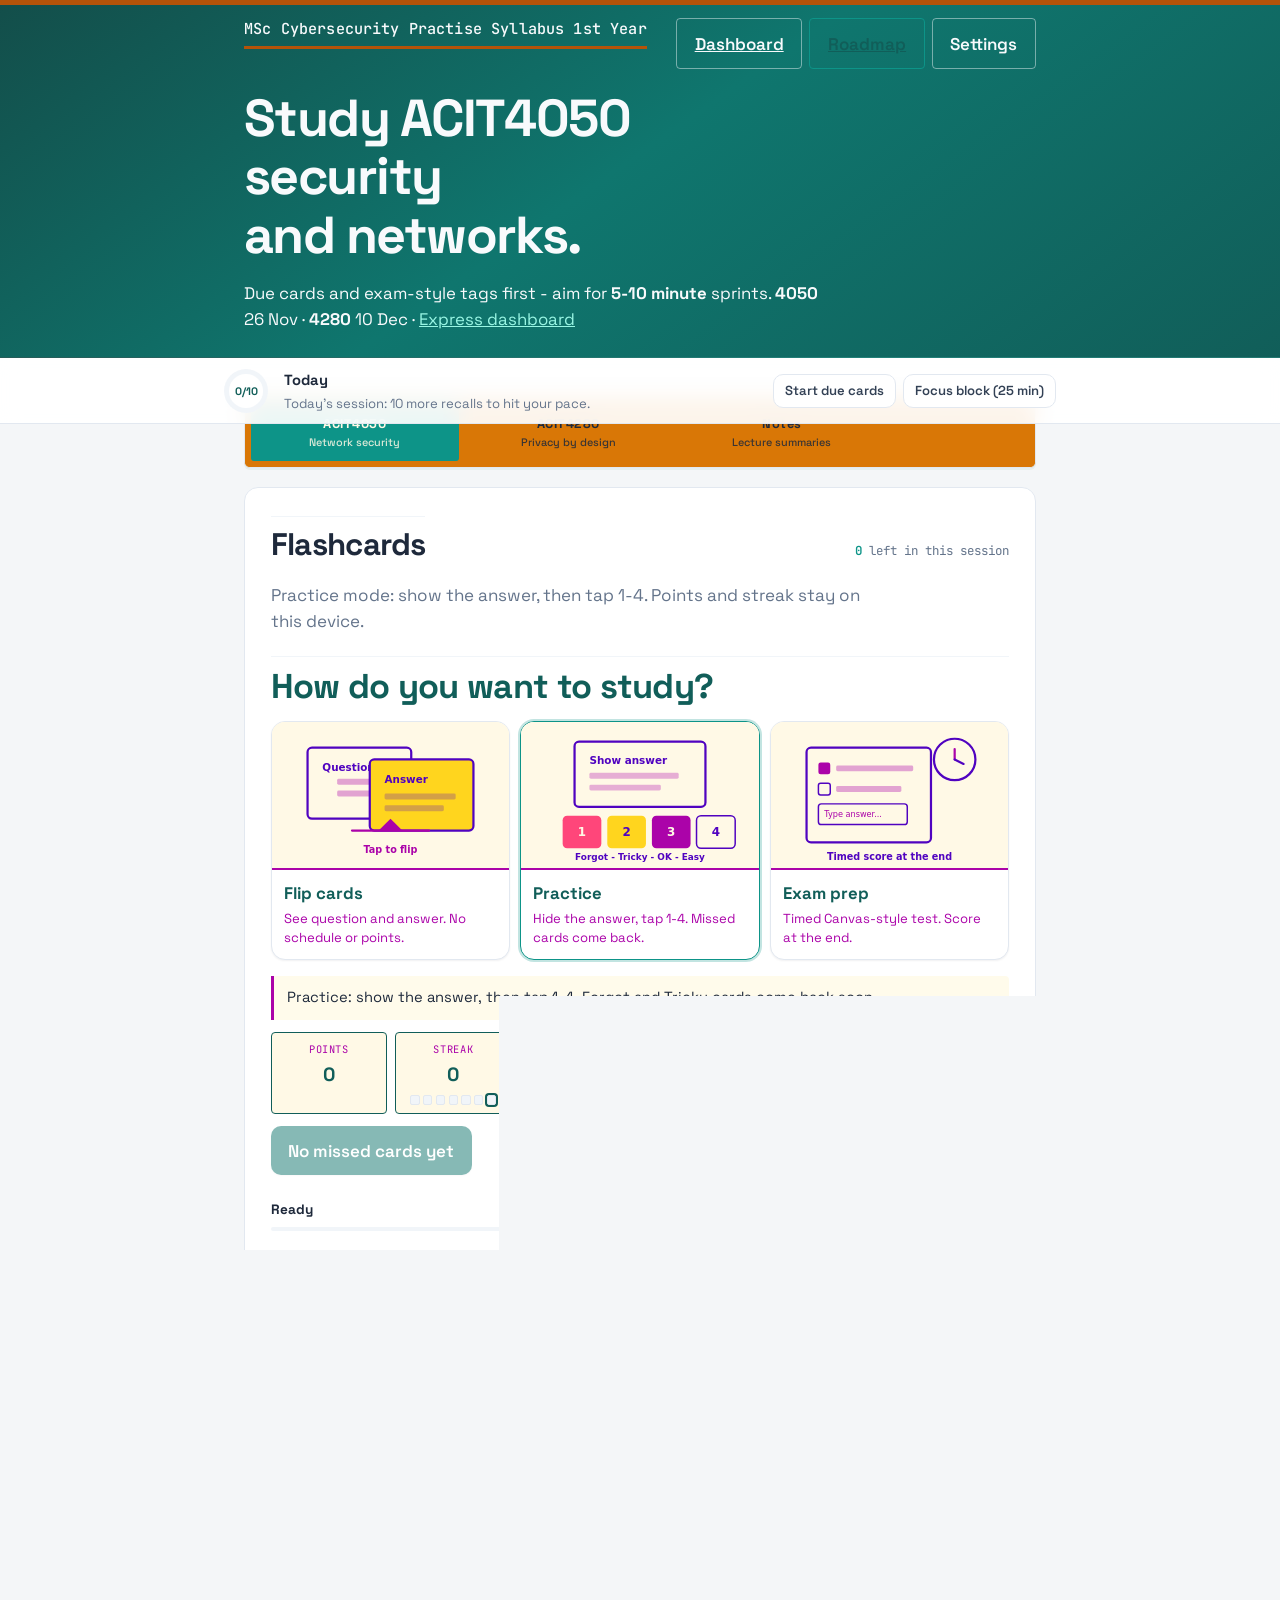
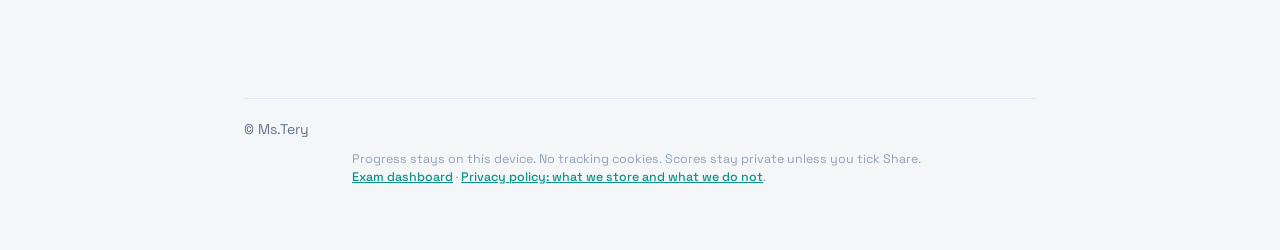
==== index.html @ ff069eac "Fix flashcards load, L11 tag filter, and stale deck detection. Co-authored-by: Cursor <cursoragent@c" ====
﻿<!DOCTYPE html>
<html lang="en" class="exam-app exam-focus">
<head>
  <meta charset="UTF-8" />
  <script>
    try {
      document.documentElement.classList.add("exam-app", "exam-focus");
      if (/[?&]embed=1(?:&|$)/.test(location.search)) document.documentElement.classList.add("embed");
    } catch (e) {}
  </script>
  <meta http-equiv="Content-Security-Policy" content="default-src 'self'; img-src 'self' data:; style-src 'self' 'unsafe-inline'; font-src 'self' data:; script-src 'self' 'unsafe-inline'; connect-src 'self'; base-uri 'self'; form-action 'self'; object-src 'none'; frame-ancestors 'self'" />
  <meta name="referrer" content="no-referrer" />
  <meta name="viewport" content="width=device-width, initial-scale=1, viewport-fit=cover" />
  <title>Exam prep | ACIT4050 and ACIT4280</title>
  <meta name="description" content="Exam prep for ACIT4050 and ACIT4280: flashcards, timed tests, frameworks, and InstantONS. Works offline." />
  <meta property="og:title" content="MSc Cybersecurity Practise Syllabus 1st Year" />
  <meta property="og:description" content="Flashcards, terminal practice, and diagrams for MSc Cyber Year 1. Offline-friendly. No personal data." />
  <meta property="og:type" content="website" />
  <meta property="og:url" content="https://kasa031.github.io/msc_cyber-syllabus/" />
  <meta name="twitter:card" content="summary" />
  <meta name="theme-color" content="#0f766e" />
  <meta name="apple-mobile-web-app-capable" content="yes" />
  <meta name="apple-mobile-web-app-title" content="MSc Cyber Y1" />
  <meta name="apple-mobile-web-app-status-bar-style" content="default" />
  <meta name="mobile-web-app-capable" content="yes" />
  <link rel="manifest" href="manifest.webmanifest" />
  <link rel="icon" href="icons/favicon.svg?v=lock151" type="image/svg+xml" />
  <link rel="icon" href="icons/favicon-32.png?v=lock151" type="image/png" sizes="32x32" />
  <link rel="apple-touch-icon" href="icons/apple-touch-icon.png?v=lock151" sizes="180x180" />
  <link rel="apple-touch-icon" href="icons/icon-192.png?v=lock151" sizes="192x192" />
  <!-- MSc Cybersecurity Practise Syllabus 1st Year - terminal tutorial + spaced-repetition quiz -->
  <link rel="stylesheet" href="fonts/fonts.css" />

  <style>
    /* Design system: tokens + layers (Every Layout, Material, Apple HIG, GOV.UK patterns) */
    @layer reset, tokens, base, components, utilities;

    @layer reset {
      *, *::before, *::after { box-sizing: border-box; }
    }

    /* First-paint: light canvas before fonts settle */
    html { background: #f4f6f8; }

    @layer tokens {
    :root {
      /* Sync with css/study-research.css */
      --palette-purple: #0f766e;
      --palette-magenta: #0369a1;
      --palette-pink: #be123c;
      --palette-yellow: #d97706;
      --palette-cream: #f4f6f8;
      --palette-red: #0f766e;
      --palette-orange: #d97706;
      --palette-turquoise: #0d9488;

      --ink: #1e293b;
      --ink-2: #334155;
      --ink-3: #64748b;
      --slate: #64748b;
      --mist: #94a3b8;
      --fog: #cbd5e1;
      --paper: #f4f6f8;
      --paper-2: #ffffff;
      --surface: #ffffff;
      --line: #e2e8f0;
      --line-soft: #f1f5f9;
      --line-accent: #99f6e4;
      --signal: #0d9488;
      --signal-bright: #14b8a6;
      --signal-soft: #ecfdf5;
      --signal-deep: #115e59;
      --ochre: #d97706;
      --ochre-soft: #fffbeb;
      --warn: #b45309;
      --warn-hot: #92400e;
      --warn-soft: #fffbeb;
      --console: #134e4a;
      --console-fg: #f8fafc;
      --console-dim: #5eead4;
      --prompt: #2dd4bf;
      --kill-1: #0f766e;
      --kill-2: #0369a1;
      --kill-3: #be123c;
      --kill-4: #d97706;
      --kill-empty: #f1f5f9;

      /* 8px spacing scale */
      --space-1: 0.25rem;
      --space-2: 0.5rem;
      --space-3: 0.75rem;
      --space-4: 1rem;
      --space-5: 1.25rem;
      --space-6: 1.5rem;
      --space-8: 2rem;
      --space-10: 2.5rem;

      /* Typography scale */
      --text-xs: 0.78rem;
      --text-sm: 0.88rem;
      --text-base: 1.0625rem;
      --text-lg: 1.25rem;
      --text-xl: 1.65rem;
      --text-2xl: clamp(2rem, 5.6vw, 3.25rem);
      --leading-tight: 1.25;
      --leading-normal: 1.55;
      --leading-relaxed: 1.65;
      --measure: 36rem;
      --measure-narrow: 28rem;

      /* Layout */
      --max: 52rem;
      --page-gutter: 1.25rem;
      --radius-sm: 6px;
      --radius-md: 10px;
      --radius-lg: 14px;
      --radius-pill: 999px;
      --shadow-sm: 0 1px 2px rgba(15, 23, 42, 0.06);
      --shadow-md: 0 4px 20px rgba(15, 23, 42, 0.08);
      --shadow-lg: 0 16px 48px rgba(15, 23, 42, 0.1);

      /* Motion + focus */
      --ease: cubic-bezier(0.25, 0.8, 0.25, 1);
      --focus: 0 0 0 3px rgba(13, 148, 136, 0.35);

      /* Safe areas + touch (Apple HIG 44px) */
      --safe-top: env(safe-area-inset-top, 0px);
      --safe-right: env(safe-area-inset-right, 0px);
      --safe-bottom: env(safe-area-inset-bottom, 0px);
      --safe-left: env(safe-area-inset-left, 0px);
      --touch: 2.75rem;

      /* Z-index scale */
      --z-sticky: 20;
      --z-toast: 90;
      --z-modal: 130;
      --z-fx: 140;
    }
    }

    @layer base {
    html {
      scroll-behavior: smooth;
      scroll-padding-top: calc(var(--safe-top) + var(--space-10));
      overflow-x: hidden;
      -webkit-text-size-adjust: 100%;
      color-scheme: light;
    }
    body {
      margin: 0;
      font-family: "Space Grotesk", "Segoe UI", system-ui, sans-serif;
      overflow-x: hidden;
      font-size: var(--text-base);
      line-height: var(--leading-normal);
      color: var(--ink);
      background: var(--paper);
      background-attachment: fixed;
      min-height: 100vh;
      min-height: 100dvh;
      -webkit-font-smoothing: antialiased;
      padding-left: var(--safe-left);
      padding-right: var(--safe-right);
      padding-bottom: var(--safe-bottom);
      text-rendering: optimizeLegibility;
    }
    :focus-visible { outline: none; box-shadow: var(--focus); }
    button:focus-visible,
    a:focus-visible,
    input:focus-visible,
    [tabindex]:focus-visible {
      outline: none;
      box-shadow: var(--focus);
    }
    }

    @layer utilities {
    .stack {
      display: flex;
      flex-direction: column;
      gap: var(--stack-gap, var(--space-4));
    }
    .stack-sm { --stack-gap: var(--space-2); }
    .stack-lg { --stack-gap: var(--space-6); }
    .cluster {
      display: flex;
      flex-wrap: wrap;
      align-items: center;
      gap: var(--cluster-gap, var(--space-2));
    }
    .text-measure {
      max-width: var(--measure);
      text-wrap: pretty;
    }
    .text-measure-narrow {
      max-width: var(--measure-narrow);
      text-wrap: pretty;
    }
    }

    @layer components {

    .visually-hidden {
      position: absolute;
      width: 1px;
      height: 1px;
      padding: 0;
      margin: -1px;
      overflow: hidden;
      clip: rect(0, 0, 0, 0);
      white-space: nowrap;
      border: 0;
    }
    .skip-link {
      position: absolute;
      left: 0.75rem;
      top: 0.75rem;
      z-index: 100;
      padding: 0.65rem 1rem;
      background: var(--palette-red);
      color: #FFF9E6;
      font-weight: 600;
      text-decoration: none;
      border-radius: 4px;
      transform: translateY(-200%);
      transition: transform 0.15s var(--ease);
    }
    .skip-link:focus,
    .skip-link:focus-visible {
      transform: translateY(0);
      box-shadow: var(--focus);
    }

    /* -- Hero -- */
    .hero {
      position: relative;
      isolation: isolate;
      overflow: hidden;
      background: #FFF9E6;
      border-bottom: 1px solid var(--line);
      color: var(--ink);
      padding: calc(1.15rem + var(--safe-top)) 0 1.6rem;
      min-height: 0;
      display: flex;
      align-items: flex-start;
    }
    .hero::after {
      content: "";
      position: absolute;
      top: 0;
      left: 0;
      right: 0;
      height: 5px;
      background: var(--warn);
      z-index: 2;
    }
    .hero-inner {
      max-width: var(--max);
      margin: 0 auto;
      width: 100%;
      padding-left: var(--page-gutter);
      padding-right: var(--page-gutter);
      text-align: left;
      animation: heroIn 0.9s var(--ease) both;
    }
    @keyframes heroIn {
      from { opacity: 0; transform: translateY(1.25rem); }
      to { opacity: 1; transform: translateY(0); }
    }
    .hero-top {
      display: flex;
      flex-wrap: wrap;
      align-items: flex-start;
      justify-content: space-between;
      gap: 0.75rem 1rem;
      margin: 0 0 1.25rem;
    }
    .hero .profile-bar {
      margin: 0;
      justify-content: flex-end;
    }
    .hero-body {
      display: block;
    }
    .brand {
      font-family: "JetBrains Mono", "Cascadia Mono", Consolas, monospace;
      font-size: clamp(0.72rem, 2.1vw, 0.95rem);
      font-weight: 500;
      letter-spacing: 0.01em;
      line-height: 1.4;
      color: var(--warn);
      margin: 0;
      display: inline-block;
      max-width: min(100%, 36rem);
      padding-bottom: 0.4rem;
      border-bottom: 3px solid var(--warn);
      text-wrap: pretty;
    }
    .brand-courses { color: var(--slate); font-weight: 500; }
    .brand-course {
      font: inherit;
      font-weight: inherit;
      color: inherit;
      background: none;
      border: none;
      padding: 0;
      margin: 0;
      cursor: pointer;
      text-decoration: none;
      border-bottom: 1px solid transparent;
      transition: color 0.15s, border-color 0.15s;
    }
    .brand-course:hover {
      color: var(--signal);
      border-bottom-color: var(--signal);
      text-decoration: underline;
      text-underline-offset: 0.15em;
    }
    .brand-course:focus-visible {
      color: var(--signal);
      border-bottom-color: var(--signal);
      text-decoration: underline;
      text-underline-offset: 0.15em;
      border-radius: 2px;
    }
    .hero h1 {
      font-size: clamp(2rem, 5.6vw, 3.25rem);
      font-weight: 700;
      line-height: 1.12;
      letter-spacing: -0.03em;
      margin: 0 0 1rem;
      max-width: min(16ch, 100%);
      color: var(--ink);
      text-wrap: balance;
    }
    .hero-lede {
      margin: 0;
      max-width: 36rem;
      color: var(--slate);
      font-size: 1.05rem;
      font-weight: 400;
      line-height: 1.55;
    }
    .course-cta-row {
      margin: 0 0 0.85rem;
    }
    .cta {
      display: inline-flex;
      align-items: center;
      justify-content: flex-start;
      align-self: flex-start;
      gap: 0.65rem;
      font: inherit;
      font-weight: 600;
      font-size: 1rem;
      padding: 0.85rem 1.35rem;
      border: none;
      border-radius: 4px;
      cursor: pointer;
      background: var(--warn);
      color: #FFF9E6;
      text-decoration: none;
      margin: 0;
      transition: background 0.2s, transform 0.2s var(--ease);
    }
    .cta:hover { background: var(--warn-hot); transform: translateY(-1px); }
    .cta:active { transform: translateY(0); }
    .cta-arrow {
      font-family: "JetBrains Mono", "Cascadia Mono", Consolas, monospace;
      font-weight: 500;
      transition: transform 0.2s var(--ease);
    }
    .cta:hover .cta-arrow { transform: translateX(3px); }

    /* -- Shell -- */
    .shell {
      max-width: var(--max);
      margin: 0 auto;
      padding: 0 var(--page-gutter) 4rem;
    }
    .shell-lift {
      margin-top: -1.75rem;
      position: relative;
      z-index: 2;
    }
    @media (max-width: 640px) {
      :root { --page-gutter: 1rem; }
      .shell { padding: 0 var(--page-gutter) 3.25rem; }
      .shell-lift { margin-top: -1.25rem; }
    }

    /* -- Tabs -- */
    .mode-tabs {
      display: flex;
      gap: 0;
      margin: 0 0 1.5rem;
      border-bottom: 1px solid var(--line);
      background: var(--paper-2);
      border-radius: 4px 4px 0 0;
      overflow: visible;
    }
    .mode-tabs button {
      flex: 1;
      min-width: 0;
      font: inherit;
      font-weight: 700;
      font-size: 0.92rem;
      padding: 0.95rem 1rem;
      min-height: var(--touch);
      border: none;
      border-bottom: 2px solid transparent;
      margin-bottom: -1px;
      cursor: pointer;
      background: transparent;
      color: var(--signal-deep);
      transition: color 0.2s var(--ease), border-color 0.2s var(--ease), background 0.2s var(--ease), opacity 0.2s var(--ease), transform 0.2s var(--ease);
    }
    .mode-tabs button:hover { color: var(--signal-deep); background: rgba(15,118,110,0.04); transform: translateY(-1px); }
    .mode-tabs button.active {
      color: #FFF9E6;
      border-bottom-color: var(--palette-turquoise);
      background: var(--palette-turquoise);
    }
    .mode-tabs button.active:hover {
      color: var(--signal-deep);
      background: var(--palette-turquoise);
      transform: translateY(-1px);
    }
    .mode-tabs button:active { transform: translateY(0); }

    .panel { display: none; animation: panelIn 0.28s var(--ease) both; }
    .panel.active { display: block; }
    @keyframes panelIn {
      from { opacity: 0; }
      to { opacity: 1; }
    }

    /* -- Tutorial surface -- */
    .lab {
      background: var(--surface);
      border: 1px solid var(--line);
      border-top: none;
      border-radius: 0 0 4px 4px;
      padding: 1.5rem 1.25rem 1.35rem;
    }
    @media (min-width: 560px) {
      .lab { padding: 1.75rem 1.6rem 1.5rem; }
    }

    .setup-title {
      font-size: 1.35rem;
      font-weight: 700;
      letter-spacing: -0.02em;
      margin: 0 0 0.5rem;
    }
    .setup-lede {
      margin: 0 0 1.35rem;
      color: var(--slate);
      max-width: 38rem;
    }
    .track-label {
      font-family: "JetBrains Mono", "Cascadia Mono", Consolas, monospace;
      font-size: 0.72rem;
      font-weight: 600;
      letter-spacing: 0.08em;
      text-transform: uppercase;
      color: var(--slate);
      margin: 0 0 0.65rem;
    }
    .track-pick {
      display: grid;
      gap: 0.65rem;
      margin: 0 0 1rem;
    }
    @media (min-width: 520px) {
      .track-pick { grid-template-columns: 1fr 1fr; }
    }
    .track-btn {
      font: inherit;
      text-align: left;
      cursor: pointer;
      background: var(--paper-2);
      border: 1.5px solid var(--line);
      border-radius: 4px;
      padding: 1rem 1.1rem;
      color: var(--ink);
      transition: border-color 0.15s, background 0.15s, transform 0.15s var(--ease);
    }
    .track-btn:hover {
      border-color: var(--signal);
      background: var(--signal-soft);
      transform: translateY(-1px);
    }
    .track-btn:active {
      transform: scale(0.98);
      box-shadow: inset 0 2px 0 rgba(15, 118, 110, 0.12);
    }
    .track-btn strong {
      display: block;
      font-size: 1.02rem;
      margin-bottom: 0.2rem;
      color: var(--ink);
    }
    .track-btn span { font-size: 0.88rem; color: var(--slate); line-height: 1.4; }
    .track-btn .mono-hint {
      display: block;
      margin-top: 0.45rem;
      font-family: "JetBrains Mono", "Cascadia Mono", Consolas, monospace;
      font-size: 0.75rem;
      color: var(--signal);
    }

    .resume-note {
      margin: 0.85rem 0 0;
      padding: 0.75rem 0.9rem;
      font-size: 0.9rem;
      color: var(--slate);
      background: var(--paper-2);
      border-left: 3px solid var(--signal);
      border-radius: 0 4px 4px 0;
    }

    /* -- Progress -- */
    .tut-progress-wrap { margin-bottom: 1.35rem; }
    .tut-progress-meta {
      display: flex;
      justify-content: space-between;
      align-items: center;
      gap: 0.75rem;
      flex-wrap: wrap;
      margin-bottom: 0.45rem;
      font-size: 0.85rem;
      color: var(--slate);
    }
    .tut-progress-meta strong {
      font-weight: 600;
      color: var(--ink);
      font-variant-numeric: tabular-nums;
    }
    .meta-stats {
      display: flex;
      gap: 0.85rem;
      align-items: center;
      font-family: "JetBrains Mono", "Cascadia Mono", Consolas, monospace;
      font-size: 0.75rem;
    }
    .meta-stats .stat {
      color: var(--slate);
    }
    .meta-stats .stat b {
      color: var(--ochre);
      font-weight: 700;
    }
    .meta-stats .stat[title*="streak"] b,
    .meta-stats .stat[title*="rad"] b {
      color: var(--ochre);
      background: var(--ochre-soft);
      padding: 0.1rem 0.35rem;
      border-radius: 3px;
    }
    .tut-bar {
      height: 4px;
      background: var(--line-soft);
      border-radius: 2px;
      overflow: hidden;
    }
    .tut-bar > span {
      display: block;
      height: 100%;
      width: 0%;
      background: var(--signal);
      border-radius: 2px;
      transition: width 0.45s var(--ease);
    }

    /* -- Step content -- */
    .step-stage {
      animation: stepIn 0.4s var(--ease) both;
    }
    .step-stage.swap {
      animation: stepSwap 0.35s var(--ease) both;
    }
    @keyframes stepIn {
      from { opacity: 0; transform: translateY(0.5rem); }
      to { opacity: 1; transform: translateY(0); }
    }
    @keyframes stepSwap {
      from { opacity: 0; transform: translateX(0.4rem); }
      to { opacity: 1; transform: translateX(0); }
    }
    .tut-tag {
      display: inline-block;
      font-family: "JetBrains Mono", "Cascadia Mono", Consolas, monospace;
      font-size: 0.68rem;
      font-weight: 500;
      letter-spacing: 0.06em;
      text-transform: uppercase;
      color: var(--signal);
      margin-bottom: 0.55rem;
    }
    .tut-tag.rep { color: var(--ochre); }
    .tut-prompt {
      font-size: clamp(1.2rem, 3vw, 1.45rem);
      font-weight: 600;
      letter-spacing: -0.02em;
      line-height: 1.25;
      margin: 0 0 0.4rem;
      color: var(--ink);
    }
    .tut-why {
      color: var(--slate);
      margin: 0 0 1.15rem;
      font-size: 0.95rem;
    }

    /* -- Console -- */
    .console {
      background: var(--console);
      border-radius: 6px;
      overflow: hidden;
      border: 1px solid var(--ink-3);
      margin: 0 0 0.85rem;
    }
    .console-chrome {
      display: flex;
      align-items: center;
      gap: 0.5rem;
      padding: 0.55rem 0.85rem;
      background: var(--ink-2);
      border-bottom: 1px solid rgba(255,255,255,0.05);
    }
    .console-dots {
      display: flex;
      gap: 5px;
    }
    .console-dots i:nth-child(1) { background: #FF467A; }
    .console-dots i:nth-child(2) { background: #FFD51E; }
    .console-dots i:nth-child(3) { background: #AB03A9; }
    .console-dots i {
      width: 8px;
      height: 8px;
      border-radius: 50%;
      display: block;
    }
    .console-title {
      font-family: "JetBrains Mono", "Cascadia Mono", Consolas, monospace;
      font-size: 0.7rem;
      color: var(--console-dim);
      margin-left: 0.25rem;
    }
    .console-body {
      padding: 0.85rem 1rem 1rem;
    }
    .cmd-row {
      display: flex;
      gap: 0.55rem;
      align-items: stretch;
      flex-wrap: wrap;
    }
    .prompt-char {
      font-family: "JetBrains Mono", "Cascadia Mono", Consolas, monospace;
      font-weight: 600;
      color: var(--prompt);
      align-self: center;
      font-size: 1.05rem;
      user-select: none;
    }
    #cmd-input {
      flex: 1;
      min-width: 10rem;
      font-family: "JetBrains Mono", "Cascadia Mono", Consolas, monospace;
      font-size: 0.95rem;
      padding: 0.7rem 0.8rem;
      border: 1.5px solid var(--palette-magenta);
      border-radius: 3px;
      background: var(--console);
      color: var(--console-fg);
      caret-color: var(--prompt);
      outline: none;
      transition: border-color 0.15s, background 0.15s;
    }
    #cmd-input::placeholder { color: var(--console-dim); opacity: 1; }
    #cmd-input:focus {
      border-color: var(--palette-turquoise);
      box-shadow: 0 0 0 2px rgba(171, 3, 169, 0.35);
    }
    #cmd-input.wrong {
      border-color: var(--palette-pink);
      background: #FF467A;
      color: #FFF9E6;
      animation: shake 0.35s ease;
    }
    #cmd-input.ok {
      border-color: var(--palette-magenta);
      background: #AB03A9;
      color: #FFF9E6;
    }
    @keyframes shake {
      0%, 100% { transform: translateX(0); }
      25% { transform: translateX(-3px); }
      75% { transform: translateX(3px); }
    }

    .btn {
      font: inherit;
      font-weight: 600;
      cursor: pointer;
      border: none;
      border-radius: 4px;
      padding: 0.7rem 1.1rem;
      background: var(--signal);
      color: #FFF9E6;
      transition: background 0.15s, opacity 0.15s;
      touch-action: manipulation;
      -webkit-tap-highlight-color: transparent;
    }
    .btn:hover { background: var(--signal-bright); }
    .btn-primary {
      background: var(--warn);
    }
    .btn-primary:hover { background: var(--warn-hot); }
    .btn:disabled { opacity: 0.5; cursor: not-allowed; }
    .btn.ghost {
      background: transparent;
      color: var(--slate);
      border: 1px solid var(--line);
    }
    .btn.ghost:hover {
      background: var(--paper-2);
      color: var(--ink);
      border-color: var(--mist);
    }
    .btn.console-check {
      background: var(--signal-deep);
      align-self: stretch;
    }
    .btn.console-check:hover { background: var(--signal-bright); }

    .tut-feedback {
      min-height: 1.35rem;
      margin: 0.15rem 0 0.85rem;
      font-size: 0.92rem;
      transition: opacity 0.2s;
    }
    .tut-feedback.ok { color: var(--signal); font-weight: 500; }
    .tut-feedback.soft { color: var(--ochre); }
    .tut-feedback.hint-box {
      background: var(--ochre-soft);
      border-left: 3px solid var(--ochre);
      padding: 0.7rem 0.9rem;
      border-radius: 0 4px 4px 0;
      color: var(--ink);
      margin-top: 0.35rem;
    }
    .tut-feedback.reveal-box {
      background: var(--signal-soft);
      border-left: 3px solid var(--signal);
      padding: 0.7rem 0.9rem;
      border-radius: 0 4px 4px 0;
      color: var(--ink);
      margin-top: 0.35rem;
    }
    .tut-feedback code {
      font-family: "JetBrains Mono", "Cascadia Mono", Consolas, monospace;
      font-size: 0.88em;
      background: rgba(15,118,110,0.08);
      padding: 0.1em 0.35em;
      border-radius: 2px;
    }
    /* Unified Brilliant-style solvable flow (terminal, PC, quiz, test, practice) */
    .solvable-banner,
    .tut-feedback.solvable-banner,
    .test-feedback.solvable-banner,
    .fp-status.solvable-banner {
      min-height: 0;
      margin: 0.55rem 0 0;
      padding: 0.7rem 0.85rem;
      border-radius: 0 4px 4px 0;
      font-size: 0.92rem;
      line-height: 1.45;
      color: var(--ink);
    }
    .solvable-banner.is-miss,
    .tut-feedback.is-miss { background: rgba(255, 213, 30, 0.1); border-left: 4px solid #FFD51E; }
    .solvable-banner.is-hint,
    .tut-feedback.is-hint { background: #FFF9E6; border-left: 4px solid #FFD51E; }
    .solvable-banner.is-reveal,
    .tut-feedback.is-reveal { background: rgba(171, 3, 169, 0.1); border-left: 4px solid #AB03A9; }
    .solvable-banner.is-correct,
    .tut-feedback.is-correct,
    .fp-status.is-correct { background: rgba(171, 3, 169, 0.12); border-left: 4px solid #AB03A9; }
    .solvable-banner.is-wrong,
    .tut-feedback.is-wrong,
    .test-feedback.is-wrong { background: rgba(255, 70, 122, 0.08); border-left: 4px solid #FF467A; }
    .solvable-banner-kicker {
      margin: 0 0 0.25rem;
      font-size: 0.68rem;
      font-weight: 700;
      letter-spacing: 0.05em;
      text-transform: uppercase;
    }
    .solvable-banner.is-miss .solvable-banner-kicker,
    .solvable-banner.is-hint .solvable-banner-kicker { color: var(--signal-deep); }
    .solvable-banner.is-reveal .solvable-banner-kicker,
    .solvable-banner.is-correct .solvable-banner-kicker { color: #AB03A9; }
    .solvable-banner.is-wrong .solvable-banner-kicker { color: #FF467A; }
    .solvable-banner-body { margin: 0; }
    .solvable-continue-row {
      margin: 0.65rem 0 0;
      display: flex;
      flex-wrap: wrap;
      gap: 0.45rem;
    }
    .lesson-path {
      display: flex;
      flex-wrap: wrap;
      gap: 0.28rem;
      margin: 0.45rem 0 0.75rem;
    }
    .lesson-path-node {
      font-family: "JetBrains Mono", "Cascadia Mono", Consolas, monospace;
      font-size: 0.62rem;
      font-weight: 700;
      padding: 0.18rem 0.32rem;
      border: 1px solid var(--line);
      border-radius: 3px;
      color: var(--slate);
      background: #FFF9E6;
      max-width: 3.4rem;
      overflow: hidden;
      text-overflow: ellipsis;
      white-space: nowrap;
    }
    .lesson-path-node.is-done {
      background: #FFF9E6;
      border-color: #FFD51E;
      color: var(--ink);
    }
    .lesson-path-node.is-current {
      background: #AB03A9;
      border-color: #AB03A9;
      color: #FFF9E6;
    }
    .lesson-path-node.is-upcoming { opacity: 0.5; }
    .test-feedback .solvable-continue-row .btn { width: 100%; justify-content: center; }

    .tut-actions {
      display: flex;
      flex-wrap: wrap;
      gap: 0.5rem;
      margin-top: 0.25rem;
    }

    .tut-done {
      text-align: center;
      padding: 1.75rem 0.5rem 0.5rem;
      animation: stepIn 0.5s var(--ease) both;
    }
    .tut-done h2 {
      font-size: 1.6rem;
      letter-spacing: -0.02em;
      margin: 0 0 0.65rem;
      border: none;
      padding: 0;
      color: var(--ink);
    }
    .tut-done p {
      color: var(--slate);
      max-width: 28rem;
      margin: 0 auto 0.65rem;
    }
    .tut-done .tut-actions { justify-content: center; margin-top: 1.25rem; }

    .hidden { display: none !important; }

    /* -- Exercises -- */
    .ov-wrap {
      background: var(--surface);
      border: 1px solid var(--line);
      border-top: none;
      border-radius: 0 0 4px 4px;
      padding: 1.5rem 1.25rem 2rem;
    }
    @media (min-width: 560px) {
      .ov-wrap { padding: 1.75rem 1.6rem 2.25rem; }
    }

    nav.toc {
      background: var(--paper-2);
      border-left: 3px solid var(--signal);
      padding: 1rem 1.2rem;
      margin: 0 0 2rem;
      border-radius: 0 4px 4px 0;
    }
    nav.toc strong {
      font-size: 0.78rem;
      letter-spacing: 0.06em;
      text-transform: uppercase;
      color: var(--slate);
      font-weight: 600;
    }
    nav.toc ol {
      margin: 0.5rem 0 0;
      padding-left: 1.2rem;
      columns: 1;
    }
    @media (min-width: 520px) {
      nav.toc ol { columns: 2; column-gap: 1.5rem; }
    }
    nav.toc li { break-inside: avoid; margin: 0.2rem 0; }
    nav.toc a {
      color: var(--ink-2);
      text-decoration: none;
      font-weight: 500;
      font-size: 0.92rem;
    }
    nav.toc a:hover { color: var(--signal); text-decoration: underline; }

    h2 {
      font-size: 1.35rem;
      font-weight: 700;
      letter-spacing: -0.02em;
      margin: 2.35rem 0 0.75rem;
      padding-top: 0.65rem;
      color: var(--ink);
      border-top: 1px solid var(--line-soft);
    }
    .ov-wrap > h2:first-of-type { border-top: none; margin-top: 0; padding-top: 0; }
    h3 {
      font-size: 0.95rem;
      font-weight: 600;
      margin: 1.15rem 0 0.4rem;
      color: var(--slate);
    }
    p { margin: 0.6rem 0; }
    a { color: var(--signal); }
    a:hover { color: var(--signal-bright); }
    .maal { color: var(--signal-deep); margin: 0.3rem 0 0.7rem; font-size: 0.98rem; }
    .maal strong { color: var(--signal-deep); font-weight: 600; }
    .ov-wrap .steps li { color: var(--signal-deep); }
    .ov-wrap h3 { color: var(--signal-deep); }

    .steps { list-style: none; padding-left: 0; margin: 0.45rem 0 1rem; }
    .steps li {
      position: relative;
      display: block;
      padding: 0.45rem 0 0.45rem 2.1rem;
      line-height: 1.55;
    }
    .steps .letter {
      position: absolute;
      left: 0;
      top: 0.45rem;
      width: 1.85rem;
      font-weight: 600;
      color: var(--signal);
      font-family: "JetBrains Mono", "Cascadia Mono", Consolas, monospace;
      font-size: 0.9rem;
    }

    table {
      width: 100%;
      border-collapse: collapse;
      font-size: 0.9rem;
      margin: 0.75rem 0 1.15rem;
      background: var(--paper-2);
      border-radius: 4px;
      overflow: hidden;
      border: 1px solid var(--line);
    }
    th, td {
      text-align: left;
      padding: 0.5rem 0.7rem;
      border-bottom: 1px solid var(--line-soft);
      vertical-align: top;
      overflow-wrap: anywhere;
      word-break: break-word;
      line-height: 1.45;
    }
    th {
      background: var(--ink-2);
      color: var(--console-fg);
      font-weight: 600;
      font-size: 0.72rem;
      letter-spacing: 0.04em;
      text-transform: uppercase;
      font-family: "JetBrains Mono", "Cascadia Mono", Consolas, monospace;
    }
    tr:last-child td { border-bottom: none; }
    tr:nth-child(even) td { background: rgba(255,255,255,0.55); }

    code, kbd {
      font-family: "JetBrains Mono", "Cascadia Mono", Consolas, monospace;
      font-size: 0.86em;
      background: var(--signal-soft);
      padding: 0.12em 0.4em;
      border-radius: 2px;
      color: var(--ink);
      display: inline;
      white-space: break-spaces;
      overflow-wrap: anywhere;
      word-break: break-word;
      line-height: 1.45;
    }
    kbd {
      background: var(--paper);
      border: 1px solid var(--line);
      font-size: 0.8em;
    }
    pre {
      background: var(--console);
      color: var(--console-fg);
      padding: 1rem 1.1rem;
      border-radius: 4px;
      overflow-x: auto;
      border-left: 3px solid var(--signal);
      margin: 0.75rem 0 1.15rem;
    }
    pre code {
      background: none;
      color: inherit;
      padding: 0;
      font-size: 0.84rem;
    }

    .badge {
      display: inline-block;
      font-family: "JetBrains Mono", "Cascadia Mono", Consolas, monospace;
      font-size: 0.68rem;
      font-weight: 500;
      letter-spacing: 0.04em;
      text-transform: uppercase;
      padding: 0.18rem 0.45rem;
      border-radius: 2px;
      background: var(--signal-soft);
      color: var(--signal);
      margin-right: 0.3rem;
    }
    .badge.ps { background: var(--signal-soft); color: var(--signal-deep); }
    .badge.arch { background: var(--ochre-soft); color: var(--ochre); }
    .badge.both { background: var(--signal-soft); color: var(--signal); }

    .callout {
      background: var(--ochre-soft);
      border-left: 3px solid var(--ochre);
      padding: 0.8rem 1rem;
      margin: 1rem 0;
      border-radius: 0 4px 4px 0;
      font-size: 0.95rem;
    }

    details.hint {
      background: var(--paper-2);
      border: 1px solid var(--line);
      border-radius: 4px;
      padding: 0.55rem 1rem;
      margin: 0.65rem 0 1.15rem;
    }
    details.hint summary {
      cursor: pointer;
      font-weight: 600;
      color: var(--slate);
      list-style: none;
      font-size: 0.95rem;
      padding: 0.2rem 0;
    }
    details.hint summary::-webkit-details-marker { display: none; }
    details.hint summary::before {
      content: "+";
      display: inline-block;
      width: 1.25rem;
      margin-right: 0.35rem;
      font-family: "JetBrains Mono", "Cascadia Mono", Consolas, monospace;
      color: var(--signal);
      font-weight: 600;
    }
    details.hint[open] summary::before { content: "-"; }
    details.hint[open] summary { margin-bottom: 0.5rem; }

    ul.check { list-style: none; padding-left: 0; }
    ul.check li {
      padding: 0.3rem 0 0.3rem 1.55rem;
      position: relative;
      color: var(--slate);
    }
    ul.check li::before {
      content: "";
      position: absolute;
      left: 0;
      top: 0.55rem;
      width: 0.7rem;
      height: 0.7rem;
      border: 1.5px solid var(--signal);
      border-radius: 2px;
    }

    footer {
      margin-top: 2.5rem;
      padding: 1.25rem 0 0;
      border-top: 1px solid var(--line);
      color: var(--slate);
      font-size: 0.88rem;
    }
    footer a { font-weight: 500; }
    footer .footer-copy { margin: 0; }
    footer .footer-privacy {
      margin: 0.55rem 0 0;
      font-size: 0.78rem;
      line-height: 1.45;
      color: var(--mist);
      max-width: 36rem;
      margin-left: auto;
      margin-right: auto;
    }

    @media (prefers-reduced-motion: reduce) {
      *, *::before, *::after {
        animation-duration: 0.01ms !important;
        animation-iteration-count: 1 !important;
        transition-duration: 0.01ms !important;
      }
    }

    /* -- Motion (flat palette only, no gradients) -- */
    #fx-layer {
      position: fixed;
      inset: 0;
      z-index: 140;
      pointer-events: none;
      overflow: hidden;
    }
    .fx-bit {
      position: absolute;
      width: 8px;
      height: 8px;
      margin: -4px 0 0 -4px;
      border-radius: 2px;
      animation: fxFly 0.7s var(--ease) forwards;
    }
    @keyframes fxFly {
      to {
        transform: translate(var(--dx), var(--dy)) scale(0.15);
        opacity: 0;
      }
    }
    .fx-ripple {
      position: absolute;
      width: 10px;
      height: 10px;
      margin: -5px 0 0 -5px;
      border-radius: 50%;
      background: #FFF9E6;
      pointer-events: none;
      animation: fxRipple 0.5s ease-out forwards;
    }
    @keyframes fxRipple {
      to { transform: scale(16); opacity: 0; }
    }
    @keyframes hudPop {
      0% { transform: scale(1); }
      40% { transform: scale(1.22); color: #AB03A9; }
      100% { transform: scale(1); }
    }
    .hud-pop { animation: hudPop 0.38s var(--ease); }
    .study-hud-item.is-hot b { color: #FF467A; }
    .study-hud-item.is-hot {
      border-color: #FF467A;
    }
    @keyframes fxPulse {
      0%, 100% { transform: scale(1); }
      50% { transform: scale(1.06); }
    }
    .study-hud-item.is-hot.is-link,
    .study-hud-item.is-hot b {
      animation: fxPulse 1.4s var(--ease) infinite;
    }
    #hud-streak-box .streak-calendar {
      display: flex;
      justify-content: center;
      gap: 0.22rem;
      margin-top: 0.35rem;
    }
    .streak-cal-day {
      display: block;
      width: 0.58rem;
      height: 0.58rem;
      border-radius: 2px;
      background: var(--line-soft);
      border: 1px solid var(--line);
    }
    .streak-cal-day.is-studied {
      background: #AB03A9;
      border-color: #AB03A9;
    }
    .streak-cal-day.is-today {
      box-shadow: 0 0 0 2px var(--signal-deep);
    }
    .streak-calendar-wrap {
      margin: 0 0 1rem;
    }
    .streak-calendar-wrap h3 {
      margin: 0 0 0.35rem;
      font-size: 1rem;
    }
    .streak-calendar-30 {
      display: flex;
      flex-wrap: wrap;
      gap: 0.28rem;
      margin: 0.55rem 0 0;
    }
    .streak-calendar-30 .streak-cal-day {
      width: 0.72rem;
      height: 0.72rem;
    }
    @keyframes fxToast {
      from { transform: translateX(-50%) translateY(-14px); opacity: 0; }
      to { transform: translateX(-50%) translateY(0); opacity: 1; }
    }
    .trophy-toast:not([hidden]) {
      animation: fxToast 0.4s var(--ease);
    }
    @keyframes fxModal {
      from { transform: translateY(10px); opacity: 0; }
      to { transform: translateY(0); opacity: 1; }
    }
    .profile-modal:not([hidden]) .profile-modal-card {
      animation: fxModal 0.28s var(--ease);
    }
    @keyframes fxReveal {
      0% { border-color: #FFF9E6; }
      100% { border-color: var(--signal); }
    }
    .quiz-card.fx-reveal { animation: fxReveal 0.45s var(--ease); }
    .quiz-card.fx-good { border-color: #AB03A9; }
    .quiz-card.fx-easy { border-color: #FFF9E6; }
    .quiz-card.fx-again { animation: shake 0.4s; }
    .quiz-grades button:active { transform: scale(0.96); }
    .trophy-card.is-fresh {
      border-color: #AB03A9;
      animation: hudPop 0.5s var(--ease);
    }
    @media (prefers-reduced-motion: reduce) {
      #fx-layer,
      .fx-bit,
      .fx-ripple { display: none !important; }
      .hud-pop,
      .trophy-toast:not([hidden]),
      .profile-modal:not([hidden]) .profile-modal-card,
      .quiz-card.fx-reveal,
      .quiz-card.fx-again,
      .trophy-card.is-fresh,
      .study-hud-item.is-hot b { animation: none !important; }
    }


    .quiz-tag-filters {
      display: flex;
      flex-wrap: wrap;
      gap: 0.35rem;
      margin: 0.5rem 0 0.65rem;
    }
    .quiz-tag-chip {
      font: inherit;
      font-size: 0.78rem;
      font-weight: 600;
      padding: 0.35rem 0.65rem;
      border: 1.5px solid var(--palette-turquoise);
      border-radius: 999px;
      background: #FFF9E6;
      color: var(--ink);
      cursor: pointer;
    }
    .quiz-tag-chip:hover,
    .quiz-tag-chip.is-active {
      background: var(--palette-turquoise);
      color: #FFF9E6;
    }

    .course-nav {
      margin: 0 0 0.85rem;
    }
    .course-nav.course-tabs-sticky {
      position: sticky;
      top: var(--safe-top);
      z-index: 20;
      background: var(--palette-cream);
      padding-bottom: 0.35rem;
    }
    .course-nav-frame {
      border: 1px solid var(--line);
      border-radius: 6px;
      overflow: hidden;
      background: var(--palette-orange);
      box-shadow: 0 2px 0 rgba(15, 118, 110, 0.06);
    }
    /* -- Course tabs -- */
    .course-tabs {
      display: flex;
      flex-wrap: wrap;
      gap: 0.35rem;
      margin: 0;
      padding: 0.35rem;
      background: var(--palette-orange);
      border: none;
      border-radius: 0;
    }
    .course-section-tabs {
      display: flex;
      flex-wrap: wrap;
      gap: 0.35rem;
      margin: 0;
      padding: 0.35rem;
      background: #FFF9E6;
      border: none;
      border-top: 1px solid var(--line);
      border-radius: 0;
    }
    .course-section-tabs[hidden] { display: none !important; }
    .course-section-tabs button {
      flex: 1 1 6.5rem;
      min-width: 0;
      font: inherit;
      font-weight: 600;
      font-size: 0.82rem;
      padding: 0.55rem 0.65rem;
      min-height: var(--touch);
      border: 1px solid var(--line);
      border-radius: 3px;
      cursor: pointer;
      background: #FFF9E6;
      color: var(--ink);
      transition: background 0.2s var(--ease), color 0.2s var(--ease), border-color 0.2s var(--ease);
    }
    .course-section-tabs button:hover {
      background: var(--paper-2);
    }
    .course-section-tabs button.active {
      background: var(--palette-turquoise);
      border-color: var(--palette-turquoise);
      color: #FFF9E6;
    }
    .course-tabs button {
      flex: 1 1 8rem;
      min-width: 7.5rem;
      max-width: 13rem;
      font: inherit;
      font-weight: 700;
      font-size: 0.82rem;
      padding: 0.7rem 0.75rem;
      min-height: var(--touch);
      border: none;
      border-radius: 3px;
      cursor: pointer;
      background: transparent;
      color: var(--ink);
      transition: background 0.2s var(--ease), color 0.2s var(--ease), opacity 0.2s var(--ease), transform 0.2s var(--ease);
      touch-action: manipulation;
      -webkit-tap-highlight-color: transparent;
    }
    .course-tabs button:not(.active):hover {
      background: #AB03A9;
      color: var(--signal-deep);
      transform: translateY(-1px);
    }
    .course-tabs button.active {
      background: var(--palette-turquoise);
      color: #FFF9E6;
    }
    .course-tabs button.active:hover {
      color: var(--signal-deep);
      background: var(--palette-turquoise);
      transform: translateY(-1px);
    }
    .course-tabs button:active { transform: translateY(0); }
    .course-panel { display: none; }
    .course-panel.active { display: block; animation: panelIn 0.28s var(--ease) both; }

    /* -- Framework practice (NIST + Kill Chain) - slide colors on diagrams -- */
    .practice-wrap {
      background: var(--surface);
      border: 1px solid var(--line);
      border-radius: 0 0 4px 4px;
      padding: 1.35rem 1.15rem 2rem;
    }
    @media (min-width: 560px) {
      .practice-wrap { padding: 1.6rem 1.5rem 2.25rem; }
    }
    .practice-intro {
      margin: 0 0 1rem;
      color: var(--slate);
      font-size: 0.98rem;
      max-width: 38rem;
    }
    .practice-block {
      margin-top: 0.5rem;
    }
    .practice-block[hidden] { display: none !important; }
    .fp-hint {
      margin: 0.35rem 0 0.85rem;
      padding: 0.65rem 0.85rem;
      background: var(--ochre-soft);
      border-left: 3px solid var(--ochre);
      border-radius: 0 4px 4px 0;
      color: var(--ink);
      font-size: 0.92rem;
    }
    .fp-board {
      display: flex;
      justify-content: center;
      margin: 0.5rem 0 1rem;
      touch-action: none;
      user-select: none;
      -webkit-user-select: none;
    }
    .nist-wheel-svg {
      width: min(100%, 22rem);
      height: auto;
      display: block;
    }
    .nist-slot-path {
      transition: opacity 0.2s var(--ease), filter 0.2s var(--ease);
      cursor: pointer;
    }
    .nist-slot.is-target .nist-slot-path {
      filter: brightness(1.08);
      stroke: var(--signal);
      stroke-width: 3.5;
    }
    .nist-slot-text {
      font-family: "Space Grotesk", "Segoe UI", system-ui, sans-serif;
      font-size: 11px;
      font-weight: 700;
      opacity: 0.55;
      pointer-events: none;
      letter-spacing: 0.02em;
    }
    .nist-slot-text.is-set { opacity: 1; font-size: 12px; }
    .nist-hub-title {
      font-family: "Space Grotesk", "Segoe UI", system-ui, sans-serif;
      font-size: 15px;
      font-weight: 700;
      fill: var(--signal-deep);
      pointer-events: none;
    }
    .nist-hub-sub {
      font-family: "Space Grotesk", "Segoe UI", system-ui, sans-serif;
      font-size: 9px;
      font-weight: 600;
      fill: #AB03A9;
      pointer-events: none;
    }
    .kill-row {
      display: flex;
      flex-wrap: nowrap;
      gap: 0.2rem;
      width: 100%;
      max-width: 44rem;
      overflow-x: auto;
      padding: 0.35rem 0.15rem 0.6rem;
      -webkit-overflow-scrolling: touch;
    }
    .kill-chevron {
      position: relative;
      flex: 1 0 4.4rem;
      min-width: 4.4rem;
      min-height: 3.1rem;
      display: flex;
      align-items: center;
      justify-content: center;
      background: var(--kill-2);
      color: #FFF9E6;
      font-weight: 700;
      font-size: 0.78rem;
      text-align: center;
      padding: 0.45rem 0.55rem 0.45rem 0.85rem;
      clip-path: polygon(0 0, calc(100% - 12px) 0, 100% 50%, calc(100% - 12px) 100%, 0 100%, 12px 50%);
      cursor: pointer;
      touch-action: manipulation;
      transition: background 0.2s var(--ease), transform 0.2s var(--ease);
    }
    .kill-chevron:first-child {
      clip-path: polygon(0 0, calc(100% - 12px) 0, 100% 50%, calc(100% - 12px) 100%, 0 100%);
      padding-left: 0.45rem;
    }
    .kill-chevron.is-empty { background: var(--kill-empty); color: var(--signal-deep); }
    .kill-chevron.is-target { outline: 2px solid var(--signal); outline-offset: 2px; }
    .kill-chevron.is-filled { background: var(--kill-1); color: #FFF9E6; }
    .kill-chevron:nth-child(2) { background: var(--kill-3); }
    .kill-chevron:nth-child(2).is-filled { background: var(--kill-3); }
    .kill-chevron:nth-child(3) { background: var(--kill-4); color: var(--signal-deep); }
    .kill-chevron:nth-child(3).is-filled { background: var(--kill-4); color: var(--signal-deep); }
    .kill-chevron:nth-child(4) { background: var(--kill-1); }
    .kill-chevron:nth-child(5) { background: var(--kill-2); }
    .kill-chevron:nth-child(6) { background: var(--kill-3); }
    .kill-chevron:nth-child(7) { background: var(--kill-4); color: var(--signal-deep); }
    .kill-chevron .fp-slot-label { pointer-events: none; line-height: 1.15; }
    .mitre-row .kill-chevron,
    .instantons-row .kill-chevron {
      flex: 1 0 3.6rem;
      min-width: 3.6rem;
      font-size: 0.72rem;
      padding: 0.4rem 0.45rem 0.4rem 0.75rem;
    }
    .fp-tray {
      display: flex;
      flex-wrap: wrap;
      gap: 0.5rem;
      justify-content: center;
      margin: 0.75rem 0 0.5rem;
      min-height: 2.75rem;
    }
    .fp-chip {
      font: inherit;
      font-weight: 700;
      font-size: 0.88rem;
      letter-spacing: 0.02em;
      min-height: var(--touch);
      padding: 0.55rem 0.95rem;
      border-radius: 4px;
      border: 1px solid var(--line);
      background: var(--paper-2);
      color: var(--ink);
      cursor: grab;
      touch-action: none;
      user-select: none;
      -webkit-user-select: none;
      transition: background 0.15s, border-color 0.15s, transform 0.15s, opacity 0.2s;
    }
    .fp-chip:hover { border-color: var(--mist); background: #FFF9E6; }
    .fp-chip.is-selected {
      background: var(--signal-soft);
      border-color: var(--signal);
      box-shadow: var(--focus);
    }
    .fp-chip.is-placed {
      opacity: 0.35;
      cursor: default;
      pointer-events: none;
    }
    .fp-ghost {
      position: fixed;
      left: 0;
      top: 0;
      z-index: 80;
      pointer-events: none;
      font: inherit;
      font-weight: 700;
      font-size: 0.88rem;
      padding: 0.55rem 0.95rem;
      border-radius: 4px;
      background: #FFF9E6;
      border: 1px solid var(--signal);
      box-shadow: 0 8px 24px rgba(15, 118, 110, 0.18);
      opacity: 0.95;
      will-change: transform;
    }
    .fp-status {
      min-height: 1.35rem;
      margin: 0.35rem 0 0.75rem;
      font-size: 0.92rem;
      color: var(--slate);
      text-align: center;
    }
    .fp-status.ok { color: var(--signal); font-weight: 600; }
    .fp-status.soft { color: var(--ochre); font-weight: 500; }
    .fp-actions {
      display: flex;
      flex-wrap: wrap;
      gap: 0.5rem;
      justify-content: center;
    }
    .fp-slot.is-shake {
      animation: shake 0.4s var(--ease);
    }
    .practice-block.fp-complete .nist-wheel-svg,
    .practice-block.fp-complete .kill-row,
    .practice-block.fp-complete .mitre-row {
      animation: panelIn 0.45s var(--ease) both;
    }
    .practice-link-row {
      margin: 0.75rem 0 0;
      padding: 0.75rem 0.9rem;
      background: var(--paper-2);
      border-left: 3px solid var(--signal);
      border-radius: 0 4px 4px 0;
    }
    .practice-link-row p {
      margin: 0 0 0.55rem;
      font-size: 0.92rem;
      color: var(--slate);
    }
    .practice-link-row .tut-actions { margin: 0; }

    /* -- Quiz / SR -- */
    .quiz-wrap {
      background: var(--surface);
      border: 1px solid var(--line);
      border-radius: 4px;
      padding: 1.5rem 1.25rem 1.75rem;
    }
    @media (min-width: 560px) {
      .quiz-wrap { padding: 1.75rem 1.6rem 2rem; }
    }
    .quiz-meta {
      display: flex;
      justify-content: space-between;
      align-items: baseline;
      gap: 0.75rem;
      flex-wrap: wrap;
      margin: 0 0 1.15rem;
    }
    .quiz-meta .setup-title {
      font-size: clamp(1.35rem, 3.5vw, 1.95rem);
      font-weight: 800;
      line-height: 1.15;
    }
    .quiz-queue {
      font-family: "JetBrains Mono", "Cascadia Mono", Consolas, monospace;
      font-size: 0.78rem;
      color: var(--slate);
      margin: 0;
    }
    .quiz-queue b { color: var(--signal); font-weight: 600; }
    .quiz-card {
      position: relative;
      min-height: 12rem;
      background: transparent;
      border: none;
      border-radius: 4px;
      padding: 0;
      margin: 0 0 1rem;
      cursor: pointer;
      -webkit-tap-highlight-color: transparent;
    }
    .quiz-card-scene {
      perspective: 1200px;
      min-height: 12rem;
    }
    .quiz-card-inner {
      position: relative;
      width: 100%;
      min-height: 12rem;
      transform-style: preserve-3d;
      transition: transform 0.55s cubic-bezier(0.34, 1.1, 0.48, 1);
    }
    .quiz-card.is-flipped .quiz-card-inner {
      transform: rotateY(180deg);
    }
    .quiz-card-face {
      position: absolute;
      inset: 0;
      backface-visibility: hidden;
      -webkit-backface-visibility: hidden;
      border: 1.5px solid var(--line);
      border-radius: 4px;
      padding: 1.35rem 1.2rem;
      background: var(--paper-2);
      display: flex;
      flex-direction: column;
      justify-content: center;
      transition: transform 0.15s var(--ease), border-color 0.25s var(--ease), background 0.25s var(--ease), box-shadow 0.25s var(--ease);
    }
    .quiz-card-back {
      transform: rotateY(180deg);
    }
    .quiz-card:active:not(.is-flipped) .quiz-card-front {
      transform: scale(0.985);
    }
    .quiz-card.revealed .quiz-card-back,
    .quiz-card.is-flipped .quiz-card-back {
      border-color: var(--signal);
      background: var(--surface);
      box-shadow: 0 4px 0 #AB03A9;
    }
    .quiz-flip-hint {
      margin: 0.85rem 0 0;
      font-size: 0.78rem;
      font-weight: 600;
      color: #AB03A9;
      text-align: center;
      opacity: 0.85;
      transition: opacity 0.2s var(--ease);
    }
    .quiz-card.is-flipped .quiz-flip-hint,
    .quiz-card.revealed .quiz-flip-hint {
      opacity: 0;
      pointer-events: none;
    }
    .flash-mode .quiz-card-front {
      border-style: dashed;
      border-color: #FFD51E;
    }
    .flash-mode .quiz-card.is-flipped .quiz-card-front {
      border-color: var(--line);
    }
    .quiz-mode .quiz-card-front {
      border-top-width: 4px;
      border-top-color: var(--signal-deep);
    }
    .test-mode .quiz-card {
      cursor: default;
    }
    .test-mode .quiz-card-scene {
      perspective: none;
    }
    .test-mode .quiz-card-inner {
      transform: none !important;
      min-height: 0;
    }
    .test-mode .quiz-card-face {
      position: relative;
      backface-visibility: visible;
      transform: none !important;
    }
    .test-mode .quiz-card-back {
      display: none;
    }
    .test-mode .quiz-flip-hint {
      display: none;
    }
    @media (prefers-reduced-motion: reduce) {
      .quiz-card-inner { transition: opacity 0.2s; transform: none !important; }
      .quiz-card:not(.is-flipped) .quiz-card-back { opacity: 0; pointer-events: none; }
      .quiz-card.is-flipped .quiz-card-front { opacity: 0; pointer-events: none; }
      .quiz-card.is-flipped .quiz-card-back { opacity: 1; position: relative; transform: none; }
      .quiz-card:not(.is-flipped) .quiz-card-front { opacity: 1; position: relative; }
      .quiz-card-face { position: relative; transform: none !important; backface-visibility: visible; }
    }
    .quiz-study-tabs { margin: 0.75rem 0 0.65rem; }
    .study-mode-picker {
      margin: 0.5rem 0 1rem;
    }
    .study-mode-picker-title {
      margin: 0 0 0.85rem;
      font-size: clamp(1.45rem, 4.2vw, 2.15rem);
      font-weight: 800;
      line-height: 1.15;
      color: var(--signal-deep);
    }
    .study-mode-cards {
      display: grid;
      grid-template-columns: 1fr;
      gap: 0.65rem;
    }
    @media (min-width: 640px) {
      .study-mode-cards { grid-template-columns: repeat(3, 1fr); }
    }
    .study-mode-card {
      display: flex;
      flex-direction: column;
      align-items: stretch;
      text-align: left;
      font: inherit;
      padding: 0;
      border: 2px solid var(--signal-deep);
      border-radius: 6px;
      background: #FFF9E6;
      cursor: pointer;
      overflow: hidden;
      transition: border-color 0.2s var(--ease), box-shadow 0.2s var(--ease), transform 0.2s var(--ease);
    }
    .study-mode-card:hover {
      transform: translateY(-2px);
      box-shadow: 0 4px 0 #AB03A9;
    }
    .study-mode-card:active {
      transform: translateY(0);
      box-shadow: 0 1px 0 #AB03A9;
    }
    .study-mode-card.active {
      border-color: #AB03A9;
      box-shadow: 0 0 0 2px #FFD51E;
    }
    .study-mode-card:focus-visible {
      outline: 3px solid var(--signal-deep);
      outline-offset: 2px;
    }
    .study-mode-card img {
      display: block;
      width: 100%;
      height: auto;
      aspect-ratio: 320 / 200;
      object-fit: cover;
      border-bottom: 2px solid #AB03A9;
      background: #FFF9E6;
    }
    .study-mode-card-body {
      padding: 0.65rem 0.75rem 0.75rem;
    }
    .study-mode-card-title {
      display: block;
      font-size: 1.05rem;
      font-weight: 800;
      color: var(--signal-deep);
      margin: 0 0 0.25rem;
    }
    .study-mode-card-desc {
      display: block;
      font-size: 0.82rem;
      line-height: 1.4;
      color: #AB03A9;
    }
    .quiz-wrap.quiz-in-session .study-mode-picker,
    .quiz-wrap.test-in-session .study-mode-picker {
      display: none !important;
    }
    .quiz-home-head {
      display: flex;
      flex-wrap: wrap;
      align-items: center;
      gap: 0.75rem 1rem;
      margin: 0 0 0.65rem;
    }
    .quiz-home-visual {
      flex: 0 0 auto;
      width: min(100%, 9.5rem);
      border: 2px solid var(--signal-deep);
      border-radius: 6px;
      overflow: hidden;
      background: #FFF9E6;
    }
    .quiz-home-visual img {
      display: block;
      width: 100%;
      height: auto;
    }
    .quiz-home-head-copy {
      flex: 1 1 12rem;
      min-width: 0;
    }
    .study-mode-banner {
      margin: 0 0 0.75rem;
      padding: 0.65rem 0.85rem;
      background: var(--ochre-soft);
      border-left: 3px solid #AB03A9;
      border-radius: 0 4px 4px 0;
      color: var(--ink);
      font-size: 0.92rem;
    }
    .flash-mode .study-mode-banner {
      border-left-color: var(--signal-deep);
    }
    .study-hud {
      display: grid;
      grid-template-columns: repeat(2, 1fr);
      gap: 0.5rem;
      margin: 0 0 0.75rem;
    }
    .study-hud[hidden],
    .study-auth[hidden] { display: none !important; }
    @media (min-width: 640px) {
      .study-hud { grid-template-columns: repeat(3, 1fr); }
    }
    @media (min-width: 900px) {
      .study-hud { grid-template-columns: repeat(6, 1fr); }
    }
    .study-hud-item {
      background: #FFF9E6;
      border: 1px solid var(--signal-deep);
      border-radius: 4px;
      padding: 0.55rem 0.65rem;
      text-align: center;
    }
    .study-hud-item.is-link {
      cursor: pointer;
    }
    .study-hud-k {
      display: block;
      font-family: "JetBrains Mono", "Cascadia Mono", Consolas, monospace;
      font-size: 0.65rem;
      letter-spacing: 0.06em;
      text-transform: uppercase;
      color: #AB03A9;
      margin-bottom: 0.15rem;
    }
    .study-hud-item b {
      font-size: 1.2rem;
      color: var(--signal-deep);
      font-weight: 700;
    }
    .profile-bar {
      display: flex;
      flex-wrap: wrap;
      align-items: center;
      gap: 0.45rem;
      margin: 0 0 0.85rem;
    }
    .study-auth {
      background: #FFF9E6;
      border: 1px solid var(--line);
      border-top: 4px solid var(--signal-deep);
      border-radius: 4px;
      padding: 1.1rem 1.15rem 1.25rem;
      margin: 0 0 1rem;
    }
    .study-auth h3 {
      margin: 0 0 0.4rem;
      color: var(--signal-deep);
      font-size: 1.15rem;
    }
    .study-auth p {
      margin: 0 0 0.85rem;
      color: var(--signal-deep);
      font-size: 0.92rem;
    }
    .study-auth label {
      display: block;
      font-size: 0.82rem;
      font-weight: 600;
      color: #AB03A9;
      margin: 0.55rem 0 0.25rem;
    }
    .study-auth-error {
      color: var(--signal-deep);
      font-weight: 700;
      min-height: 1.2em;
    }
    .study-auth-error[hidden] { display: none !important; }
    #auth-create-signin[hidden],
    #auth-recovery-step[hidden] { display: none !important; }
    .auth-pass-row {
      display: flex;
      flex-wrap: wrap;
      gap: 0.45rem;
      align-items: stretch;
    }
    .auth-pass-row input {
      flex: 1 1 10rem;
      min-width: 0;
    }
    .auth-show-pass {
      flex: 0 0 auto;
      min-height: var(--touch);
      padding: 0.4rem 0.85rem;
    }
    .auth-recovery-word {
      font-family: "JetBrains Mono", "Cascadia Mono", Consolas, monospace;
      font-size: 1.05rem;
      letter-spacing: 0.04em;
      font-weight: 700;
      background: #FFF9E6;
      color: var(--signal-deep);
      border: 1px solid var(--line);
      border-radius: 4px;
      padding: 0.7rem 0.85rem;
      margin: 0 0 0.85rem;
      word-break: break-all;
    }
    #profile-new-name,
    #profile-rename,
    #auth-account,
    #auth-pass,
    #auth-pass2,
    #auth-reset,
    #auth-reset2,
    #auth-new-name,
    #auth-new-pass,
    #auth-new-pass2,
    #auth-fix-pass,
    #auth-fix-reset,
    #auth-fix-name,
    #auth-fix-new,
    #auth-fix-new2,
    #settings-pass-now,
    #settings-pass-new,
    #settings-pass-new2,
    #settings-reset-now,
    #settings-reset-new,
    #settings-reset-new2 {
      min-height: var(--touch);
      padding: 0.4rem 0.65rem;
      border: 1px solid var(--line);
      border-radius: 4px;
      font: inherit;
      color: var(--signal-deep);
      background: #FFF9E6;
      flex: 1 1 10rem;
    }
    .profile-chip {
      display: inline-flex;
      align-items: center;
      gap: 0.45rem;
      min-height: var(--touch);
      padding: 0.25rem 0.7rem 0.25rem 0.25rem;
      border: 1px solid var(--line);
      border-radius: 4px;
      background: #FFF9E6;
      color: var(--signal-deep);
      font: inherit;
      font-weight: 600;
      cursor: pointer;
    }
    .profile-avatar {
      width: 1.85rem;
      height: 1.85rem;
      border-radius: 4px;
      background: var(--signal-deep);
      color: #FFF9E6;
      display: inline-flex;
      align-items: center;
      justify-content: center;
      font-weight: 700;
      font-size: 0.92rem;
    }
    .profile-modal {
      position: fixed;
      inset: 0;
      z-index: 130;
      background: rgba(7, 25, 82, 0.45);
      display: flex;
      align-items: flex-start;
      justify-content: center;
      padding: 2rem 1rem;
      overflow: auto;
    }
    .profile-modal[hidden] { display: none !important; }
    #settings-body[hidden],
    #settings-locked-note[hidden] { display: none !important; }
    .profile-modal-card {
      width: min(40rem, 100%);
      background: #FFF9E6;
      border: 1px solid var(--line);
      border-radius: 4px;
      padding: 1.15rem 1.2rem 1.3rem;
    }
    .settings-check {
      display: flex;
      align-items: flex-start;
      gap: 0.55rem;
      margin: 0.35rem 0 0.45rem;
      font-weight: 600;
      color: var(--signal-deep);
      cursor: pointer;
    }
    .settings-check input {
      width: 1.15rem;
      height: 1.15rem;
      margin-top: 0.2rem;
      flex: 0 0 auto;
      accent-color: #AB03A9;
    }
    .rank-list {
      list-style: none;
      padding: 0;
      margin: 0 0 0.85rem;
    }
    .rank-row {
      display: grid;
      grid-template-columns: 2.4rem 1fr auto;
      gap: 0.45rem;
      align-items: center;
      padding: 0.5rem 0.4rem;
      border-bottom: 1px solid var(--line-soft);
    }
    .rank-row.is-you {
      border: 1.5px solid #AB03A9;
      border-radius: 4px;
      margin: 0.15rem 0;
    }
    .rank-place {
      font-family: "JetBrains Mono", "Cascadia Mono", Consolas, monospace;
      font-weight: 700;
      color: var(--signal-deep);
    }
    .rank-row.is-top1 .rank-place { color: var(--signal-deep); }
    .rank-row.is-top2 .rank-place { color: #FF467A; }
    .rank-row.is-top3 .rank-place { color: #AB03A9; }
    .rank-name { font-weight: 600; color: var(--signal-deep); }
    .rank-meta { font-size: 0.78rem; color: #AB03A9; }
    .rank-pts {
      font-family: "JetBrains Mono", "Cascadia Mono", Consolas, monospace;
      font-weight: 700;
      color: var(--signal-deep);
      white-space: nowrap;
    }
    .rank-empty {
      margin: 0 0 0.85rem;
      color: var(--signal-deep);
      font-size: 0.92rem;
    }
    .review-heatmap-wrap {
      margin: 0 0 1rem;
    }
    .review-heatmap-wrap h3 {
      margin: 0 0 0.25rem;
    }
    .heatmap-lede {
      margin: 0 0 0.55rem;
      font-size: 0.88rem;
      color: var(--slate);
    }
    .heatmap-summary {
      margin: 0 0 0.45rem;
      font-size: 0.82rem;
      font-weight: 700;
      color: var(--palette-turquoise);
    }
    .heatmap-grid {
      display: flex;
      gap: 3px;
      overflow-x: auto;
      padding-bottom: 0.25rem;
    }
    .heatmap-col {
      display: flex;
      flex-direction: column;
      gap: 3px;
    }
    .heatmap-cell {
      width: 0.85rem;
      height: 0.85rem;
      border: none;
      border-radius: 2px;
      padding: 0;
      background: var(--line-soft);
      cursor: pointer;
    }
    .heatmap-cell.is-empty {
      visibility: hidden;
      pointer-events: none;
    }
    .heatmap-cell.level-0 { background: #FFF9E6; border: 1px solid #AB03A9; }
    .heatmap-cell.level-1 { background: rgba(171, 3, 169, 0.28); }
    .heatmap-cell.level-2 { background: rgba(171, 3, 169, 0.48); }
    .heatmap-cell.level-3 { background: rgba(171, 3, 169, 0.72); }
    .heatmap-cell.level-4 { background: #AB03A9; }
    .heatmap-cell:focus-visible {
      outline: 2px solid var(--signal-deep);
      outline-offset: 1px;
    }
    .heatmap-legend {
      display: flex;
      align-items: center;
      gap: 0.35rem;
      margin: 0.35rem 0 0;
      font-size: 0.72rem;
      color: var(--slate);
    }
    .heatmap-legend i {
      display: inline-block;
      width: 0.75rem;
      height: 0.75rem;
      border-radius: 2px;
      font-style: normal;
    }
    .heatmap-tip {
      margin: 0.35rem 0 0;
      font-size: 0.82rem;
      color: var(--ink);
      min-height: 1.2em;
    }
    .settings-weak-tags-wrap {
      margin: 1.25rem 0 0;
    }
    .settings-weak-tags-wrap h3 {
      margin: 0 0 0.35rem;
      font-size: 1rem;
    }
    .weak-tags-list {
      list-style: none;
      margin: 0.5rem 0 0;
      padding: 0;
      display: flex;
      flex-wrap: wrap;
      gap: 0.4rem;
    }
    .weak-tags-list li { margin: 0; }
    .weak-tag-btn {
      font: inherit;
      font-size: 0.78rem;
      font-weight: 600;
      padding: 0.35rem 0.65rem;
      border: 1.5px solid #FF467A;
      border-radius: 999px;
      background: #FFF9E6;
      color: var(--signal-deep);
      cursor: pointer;
    }
    .weak-tag-btn:hover {
      background: #FF467A;
      color: #FFF9E6;
    }
    .weak-tags-empty {
      font-size: 0.82rem;
      color: var(--slate);
      margin: 0.5rem 0 0;
    }
    .weak-tags-empty[hidden] { display: none !important; }
    .quiz-deck-stats {
      display: flex;
      flex-wrap: wrap;
      gap: 0.55rem 0.85rem;
      margin: 0.15rem 0 0.65rem;
      font-size: 0.78rem;
      color: var(--slate);
    }
    .quiz-deck-stats[hidden] { display: none !important; }
    .quiz-deck-stats .deck-stat b {
      color: var(--ink);
      font-weight: 800;
    }
    #rank-import-code {
      min-height: var(--touch);
      padding: 0.4rem 0.65rem;
      border: 1px solid var(--line);
      border-radius: 4px;
      font: inherit;
      color: var(--signal-deep);
      background: #FFF9E6;
      flex: 1 1 10rem;
    }
    .profile-modal-card h3 {
      margin: 0 0 0.45rem;
      color: var(--signal-deep);
      font-size: 1.15rem;
    }
    .profile-modal-card p {
      margin: 0 0 0.85rem;
      color: var(--signal-deep);
      font-size: 0.92rem;
    }
    .profile-list {
      list-style: none;
      padding: 0;
      margin: 0 0 0.85rem;
    }
    .profile-list li {
      display: flex;
      align-items: center;
      justify-content: space-between;
      gap: 0.5rem;
      padding: 0.45rem 0;
      border-bottom: 1px solid var(--line-soft);
    }
    .trophy-grid {
      display: grid;
      grid-template-columns: repeat(2, 1fr);
      gap: 0.5rem;
      margin: 0.5rem 0 1rem;
    }
    @media (min-width: 520px) {
      .trophy-grid { grid-template-columns: repeat(3, 1fr); }
    }
    .trophy-card {
      border: 1px solid var(--line);
      border-radius: 4px;
      padding: 0.65rem 0.7rem;
      background: #FFF9E6;
      min-height: 5.2rem;
    }
    .trophy-card.is-locked { opacity: 0.45; }
    .trophy-card.is-on {
      border-color: #AB03A9;
    }
    .trophy-card.kind-badge.is-on {
      border-color: var(--signal-deep);
    }
    .trophy-group-title {
      grid-column: 1 / -1;
      margin: 0.55rem 0 0;
      font-size: 0.78rem;
      font-weight: 700;
      letter-spacing: 0.06em;
      text-transform: uppercase;
      color: var(--signal-deep);
    }
    .trophy-icon { font-size: 1.25rem; line-height: 1; }
    .trophy-title { font-weight: 700; color: var(--signal-deep); margin: 0.25rem 0 0.1rem; font-size: 0.88rem; }
    .trophy-hint { font-size: 0.75rem; color: #AB03A9; margin: 0; }
    .trophy-toast {
      position: fixed;
      left: 50%;
      top: calc(1rem + var(--safe-top));
      transform: translateX(-50%);
      z-index: 95;
      background: #FFF9E6;
      border: 2px solid #AB03A9;
      border-radius: 4px;
      padding: 0.7rem 1rem;
      color: var(--signal-deep);
      font-weight: 700;
      text-align: center;
      max-width: min(22rem, calc(100vw - 2rem));
    }
    .trophy-toast[hidden] { display: none !important; }
    .study-hud-actions {
      justify-content: flex-start;
      margin: 0 0 0.85rem;
    }
    .flash-mode #study-hud-actions { display: none !important; }
    /* Flip cards: card first - hide stats wall when a card is showing */
    .flash-mode .quiz-wrap.quiz-in-session .quiz-meta,
    .flash-mode .quiz-wrap.quiz-in-session .quiz-deck-pct,
    .flash-mode .quiz-wrap.quiz-in-session #quiz-lede,
    .flash-mode .quiz-wrap.quiz-in-session .study-mode-banner,
    .flash-mode .quiz-wrap.quiz-in-session .study-mode-picker,
    .flash-mode .quiz-wrap.quiz-in-session #study-hud,
    .flash-mode .quiz-wrap.quiz-in-session #course-map,
    .flash-mode .quiz-wrap.quiz-in-session #unit-progress,
    .flash-mode .quiz-wrap.quiz-in-session #quiz-materials {
      display: none !important;
    }
    .flash-mode .quiz-wrap.quiz-in-session .quiz-study-tabs {
      margin-bottom: 0.35rem;
    }
    .flash-mode .quiz-wrap.quiz-in-session #quiz-progress-wrap {
      margin-bottom: 0.5rem;
    }
    html.flash-cards-focus .hero-body { display: none; }
    html.flash-cards-focus .hero { padding-bottom: 0.35rem; }
    .quiz-home {
      margin: 0 0 1rem;
      padding: 1rem 1.1rem 1.05rem;
      background: var(--surface);
      border: 1px solid var(--line);
      border-top: 4px solid var(--palette-turquoise);
      border-radius: 4px;
    }
    .quiz-home[hidden] { display: none !important; }
    .quiz-home-kicker {
      margin: 0 0 0.35rem;
      font-size: 0.78rem;
      font-weight: 700;
      letter-spacing: 0.06em;
      text-transform: uppercase;
      color: var(--palette-turquoise);
    }
    .quiz-home-due {
      margin: 0 0 0.35rem;
      font-size: clamp(1.85rem, 5vw, 2.65rem);
      font-weight: 800;
      line-height: 1.1;
      color: var(--ink);
    }
    .quiz-home-due b { color: var(--palette-red); }
    .quiz-home-sub {
      margin: 0 0 0.85rem;
      font-size: 0.92rem;
      color: var(--slate);
      line-height: 1.45;
    }
    .quiz-home-pensum {
      margin: 0 0 0.85rem;
      font-size: 0.82rem;
      color: var(--ink-3);
      line-height: 1.45;
      border-left: 4px solid var(--palette-yellow);
      padding: 0.45rem 0.65rem;
      background: var(--palette-cream);
    }
    .quiz-home-pensum code { font-size: 0.78rem; }
    .quiz-home-goal {
      margin: 0 0 0.85rem;
    }
    .quiz-home-goal-meta {
      display: flex;
      justify-content: space-between;
      gap: 0.5rem;
      font-size: 0.82rem;
      color: var(--slate);
      margin: 0 0 0.35rem;
    }
    .quiz-home-goal-bar {
      height: 0.45rem;
      background: var(--line-soft);
      border-radius: 999px;
      overflow: hidden;
    }
    .quiz-home-goal-bar span {
      display: block;
      height: 100%;
      width: 0%;
      background: var(--palette-turquoise);
      transition: width 0.25s var(--ease);
    }
    .quiz-home-goal-bar.is-done span { background: var(--palette-orange); }
    .quiz-home-goals {
      display: flex;
      flex-wrap: wrap;
      gap: 0.35rem;
      margin-top: 0.45rem;
    }
    .quiz-home-goals button {
      border: 1px solid var(--line);
      background: #FFF9E6;
      color: var(--slate);
      border-radius: 999px;
      padding: 0.2rem 0.55rem;
      font-size: 0.75rem;
      font-weight: 600;
      cursor: pointer;
    }
    .quiz-home-goals button.is-active {
      border-color: var(--palette-turquoise);
      color: var(--ink);
      background: var(--signal-soft);
    }
    .quiz-home-custom {
      margin: 0.65rem 0 0.85rem;
    }
    .quiz-home-custom-label {
      margin: 0 0 0.35rem;
      font-size: 0.78rem;
      font-weight: 600;
      color: var(--muted);
    }
    .quiz-home-custom-btns {
      display: flex;
      flex-wrap: wrap;
      gap: 0.4rem;
    }
    .quiz-custom-btn {
      font-size: 0.78rem;
      padding: 0.35rem 0.65rem;
    }
    .quiz-custom-btn:disabled {
      opacity: 0.45;
      cursor: not-allowed;
    }
    .quiz-home-actions {
      display: flex;
      flex-direction: column;
      gap: 0.55rem;
      margin: 0;
    }
    .quiz-home-actions .btn-primary {
      width: 100%;
      justify-content: center;
      font-size: 1rem;
      padding: 0.85rem 1rem;
    }
    .quiz-home-actions .btn-row {
      display: flex;
      flex-wrap: wrap;
      gap: 0.5rem;
      justify-content: center;
    }
    .quiz-next-skill {
      margin: 0 0 0.85rem;
      padding: 0.75rem 0.85rem;
      background: #FFF9E6;
      border: 1px solid var(--line);
      border-left: 4px solid var(--palette-orange);
      border-radius: 4px;
    }
    .quiz-next-skill[hidden] { display: none !important; }
    .quiz-next-skill-kicker {
      margin: 0 0 0.25rem;
      font-size: 0.72rem;
      font-weight: 700;
      letter-spacing: 0.05em;
      text-transform: uppercase;
      color: var(--palette-orange);
    }
    .quiz-next-skill-text {
      margin: 0 0 0.55rem;
      font-size: 0.9rem;
      line-height: 1.4;
      color: var(--ink);
    }
    .quiz-next-skill-text b { color: var(--palette-red); }
    .quiz-next-skill .btn {
      width: 100%;
      justify-content: center;
    }
    .quiz-leech-home {
      margin: 0 0 0.85rem;
      padding: 0.75rem 0.85rem;
      background: #FFF9E6;
      border: 1px solid #FF467A;
      border-left: 4px solid #FF467A;
      border-radius: 4px;
      font-size: 0.9rem;
    }
    .quiz-leech-home p { margin: 0 0 0.55rem; }
    .quiz-leech-banner {
      margin: -0.35rem 0 0.75rem;
      padding: 0.55rem 0.75rem;
      background: rgba(255, 70, 122, 0.08);
      border: 1px solid #FF467A;
      border-radius: 4px;
      font-size: 0.85rem;
      font-weight: 600;
      color: var(--signal-deep);
    }
    .quiz-leech-banner[hidden] { display: none !important; }
    .quiz-tags .quiz-tag-chip {
      margin: 0.2rem 0.35rem 0 0;
      cursor: pointer;
    }
    .embed .quiz-home { display: none !important; }
    .embed #tab-study-test { display: none !important; }
    html.exam-app #tab-course-acit4100,
    html.exam-app #tab-course-fellesjam,
    html.exam-app #tab-course-computer-basics { display: none !important; }
    html.exam-app #btn-notes-to-4100 { display: none !important; }
    html.exam-app .settings-study-setup [data-first-course="acit4100"] { display: none !important; }
    html.exam-app #tab-section-terminal,
    html.exam-app #course-terminal,
    html.exam-app #course-pc { display: none !important; }
    html.exam-app .course-section-tabs { display: none !important; }
    html.exam-app .hero-lede-exam { display: block; }
    html.exam-app .hero-lede-default { display: none; }
    .hero-lede-exam { display: none; }
    html.exam-app .exam-only-link { display: inline-flex; }
    html.exam-app .quiz-card.fx-good { border-color: var(--signal); }
    html.exam-app .tut-feedback.is-reveal { border-left-color: var(--signal); background: var(--signal-soft); }
    html.exam-app .fp-status.is-correct { border-left-color: var(--signal); background: var(--signal-soft); }
    html.exam-app .solvable-banner.is-correct .solvable-banner-kicker { color: var(--signal-deep); }
    html.exam-app .trophy-toast:not([hidden]) { border-color: var(--signal); color: var(--ink); }
    html.exam-app .quiz-home-goal-bar.is-done span { background: var(--signal); }
    html.exam-app .footer-full-app-only { display: none !important; }
    html.exam-app a[href="UKAS_LESNING.html"] { display: none !important; }
    html:not(.exam-app) .footer-exam-only { display: none; }
    html.exam-app #orient-nudge { display: none !important; }
    html.exam-app .exam-express-row {
      display: flex;
      flex-direction: column;
      gap: 0.5rem;
      margin: 0.75rem 0;
      padding: 0.75rem 0.85rem;
      border-radius: 12px;
      border: 1px solid var(--signal);
      background: var(--signal-soft);
    }
    html.exam-app .exam-express-kicker {
      margin: 0;
      font-size: 0.82rem;
      font-weight: 700;
      color: var(--signal-deep);
      text-transform: uppercase;
      letter-spacing: 0.04em;
    }
    html.exam-app .exam-express-btns {
      display: flex;
      flex-wrap: wrap;
      gap: 0.45rem;
    }
    .exam-only-link { display: inline-flex; }
    .test-mode .quiz-card {
      border-top: 4px solid var(--palette-red);
    }
    .test-mode #quiz-reveal-row,
    .test-mode #quiz-grades,
    .flash-mode #quiz-solvable-banner { display: none !important; }
    .test-mode #flash-nav-row { display: none !important; }
    .test-written {
      margin: 0.85rem 0 0;
    }
    .test-written label {
      display: block;
      font-size: 0.78rem;
      font-weight: 700;
      letter-spacing: 0.04em;
      text-transform: uppercase;
      color: var(--slate);
      margin: 0 0 0.35rem;
    }
    .test-written-field {
      display: flex;
      flex-wrap: wrap;
      gap: 0.45rem;
    }
    .test-written-field input {
      flex: 1 1 12rem;
      min-height: var(--touch);
      padding: 0.55rem 0.65rem;
      border: 1px solid var(--line);
      border-radius: 4px;
      font-size: 1rem;
    }
    .test-written-field input:focus {
      outline: 2px solid var(--palette-turquoise);
      outline-offset: 1px;
    }
    .test-mcq {
      margin: 0.85rem 0 0;
    }
    .test-mcq-options {
      display: grid;
      gap: 0.45rem;
    }
    .test-mcq-options button {
      text-align: left;
      padding: 0.65rem 0.75rem;
      min-height: var(--touch);
      border: 1px solid var(--line);
      border-radius: 4px;
      background: #FFF9E6;
      color: var(--ink);
      font-size: 0.92rem;
      line-height: 1.35;
      cursor: pointer;
    }
    .test-mcq-options button:hover:not(:disabled) {
      border-color: var(--palette-turquoise);
      background: rgba(171, 3, 169, 0.06);
    }
    .test-mcq-options button.is-picked.is-correct {
      border-color: var(--palette-turquoise);
      background: rgba(171, 3, 169, 0.12);
    }
    .test-mcq-options button.is-picked.is-wrong {
      border-color: var(--palette-red);
      background: rgba(255, 70, 122, 0.08);
    }
    .test-mcq-options button:disabled { cursor: default; opacity: 0.92; }
    .test-feedback {
      margin: 0.85rem 0 0;
      padding: 0.75rem 0.85rem;
      border: 1px solid var(--line);
      border-radius: 4px;
      background: var(--surface);
    }
    .test-feedback.is-correct { border-left: 4px solid var(--palette-turquoise); }
    .test-feedback.is-wrong { border-left: 4px solid var(--palette-red); }
    .test-feedback p {
      margin: 0 0 0.65rem;
      font-size: 0.92rem;
      line-height: 1.45;
    }
    .test-results {
      margin: 0 0 1rem;
      padding: 1rem 1.1rem;
      background: var(--surface);
      border: 1px solid var(--line);
      border-top: 4px solid var(--palette-red);
      border-radius: 4px;
    }
    .test-results[hidden] { display: none !important; }
    .test-results h3 { margin: 0 0 0.35rem; font-size: 1.2rem; }
    .test-results-score {
      margin: 0 0 0.25rem;
      font-size: 1.75rem;
      font-weight: 800;
      color: var(--palette-red);
    }
    .test-results-time {
      margin: 0 0 0.75rem;
      font-size: 0.88rem;
      color: var(--slate);
    }
    .test-results-misses {
      margin: 0;
      padding: 0 0 0 1.1rem;
      font-size: 0.88rem;
      line-height: 1.45;
      color: var(--ink);
    }
    .test-results-misses li { margin: 0 0 0.45rem; }
    .test-timer {
      font-size: 0.82rem;
      color: var(--slate);
      font-weight: 600;
    }
    .test-timer[hidden] { display: none !important; }
    .session-recap-modal,
    .weekly-recap-modal {
      position: fixed;
      inset: 0;
      z-index: 120;
      display: flex;
      align-items: center;
      justify-content: center;
      padding: 1rem;
      background: rgba(15, 118, 110, 0.55);
    }
    .session-recap-modal[hidden],
    .weekly-recap-modal[hidden] { display: none !important; }
    .session-recap-stats {
      list-style: none;
      margin: 0 0 0.85rem;
      padding: 0.65rem 0.75rem;
      background: var(--paper-2);
      border: 1px solid var(--line);
      border-radius: 4px;
      font-size: 0.9rem;
      line-height: 1.55;
      color: var(--ink);
    }
    .session-recap-stats li { margin: 0; }
    .session-recap-stats b { color: var(--palette-red); }
    .session-recap-goal {
      margin: 0 0 0.75rem;
      padding: 0.55rem 0.65rem;
      background: var(--ochre-soft);
      border-left: 3px solid var(--palette-orange);
      border-radius: 0 4px 4px 0;
      font-size: 0.88rem;
      color: var(--ink);
    }
    .session-recap-goal[hidden] { display: none !important; }
    .weekly-recap-grid {
      display: grid;
      grid-template-columns: repeat(2, 1fr);
      gap: 0.45rem;
      margin: 0 0 0.85rem;
    }
    .weekly-recap-stat {
      padding: 0.55rem 0.6rem;
      background: var(--paper-2);
      border: 1px solid var(--line);
      border-radius: 4px;
      text-align: center;
    }
    .weekly-recap-stat span {
      display: block;
      font-size: 0.68rem;
      font-weight: 700;
      letter-spacing: 0.04em;
      text-transform: uppercase;
      color: var(--slate);
      margin-bottom: 0.15rem;
    }
    .weekly-recap-stat b {
      font-size: 1.15rem;
      color: var(--palette-red);
    }
    .first-win-card {
      width: min(26rem, 100%);
      max-height: min(90vh, 36rem);
      overflow: auto;
      background: #FFF9E6;
      border: 1px solid var(--line);
      border-top: 4px solid var(--palette-red);
      border-radius: 4px;
      padding: 1.15rem 1.2rem 1.2rem;
      box-shadow: 0 12px 40px rgba(15, 118, 110, 0.18);
    }
    .first-win-card h3 {
      margin: 0 0 0.45rem;
      font-size: 1.25rem;
    }
    .first-win-card p {
      margin: 0 0 0.75rem;
      color: var(--slate);
      font-size: 0.92rem;
      line-height: 1.45;
    }
    .first-win-pick,
    .study-setup-pick {
      display: flex;
      flex-wrap: wrap;
      gap: 0.45rem;
      margin: 0 0 0.85rem;
    }
    .first-win-pick button,
    .study-setup-pick button {
      flex: 1 1 5.5rem;
      min-height: var(--touch);
      background: #FFF9E6;
      color: var(--ink);
      border: 1px solid var(--line);
    }
    .first-win-pick button:hover,
    .study-setup-pick button:hover {
      background: var(--paper-2);
      color: var(--ink);
    }
    .first-win-pick button.active,
    .study-setup-pick button.active {
      border-color: var(--palette-turquoise);
      background: var(--palette-turquoise);
      color: #FFF9E6;
      box-shadow: none;
    }
    .settings-study-setup {
      margin: 0 0 1rem;
      padding: 0.85rem 0.9rem;
      background: #FFF9E6;
      border: 1px solid var(--line);
      border-left: 4px solid var(--signal-deep);
      border-radius: 0 4px 4px 0;
    }
    .settings-study-setup h3 {
      margin: 0 0 0.35rem;
      font-size: 1.05rem;
    }
    .settings-study-setup-lede {
      margin: 0 0 0.75rem;
      font-size: 0.88rem;
      color: var(--slate);
      line-height: 1.45;
    }
    .settings-study-setup-kicker {
      margin: 0 0 0.35rem;
      font-size: 0.72rem;
      font-weight: 700;
      letter-spacing: 0.05em;
      text-transform: uppercase;
      color: var(--slate);
    }
    .settings-study-setup-hint {
      margin: 0 0 0.65rem;
      font-size: 0.85rem;
      color: var(--slate);
      line-height: 1.4;
    }
    .settings-study-setup-actions {
      margin: 0;
      flex-wrap: wrap;
    }
    .settings-setup-dot {
      display: inline-block;
      width: 0.45rem;
      height: 0.45rem;
      margin-left: 0.35rem;
      border-radius: 999px;
      background: #FFD51E;
      vertical-align: middle;
    }
    .settings-setup-dot[hidden] { display: none !important; }
    .settings-preferences {
      margin: 0 0 1rem;
      padding: 0.75rem 0.85rem;
      background: #FFF9E6;
      border: 1px solid var(--line);
      border-left: 4px solid #FFD51E;
      border-radius: 0 4px 4px 0;
    }
    .settings-preferences h3 {
      margin: 0 0 0.55rem;
      font-size: 1rem;
    }
    .settings-pref-actions {
      margin: 0.55rem 0 0;
    }
    .settings-trophies-section {
      scroll-margin-top: 1rem;
    }
    .orient-checklist {
      margin: 0 0 1rem;
      padding: 0.75rem 0.85rem;
      background: #FFF9E6;
      border: 1px solid var(--line);
      border-left: 4px solid var(--palette-orange);
      border-radius: 0 4px 4px 0;
    }
    .orient-checklist-meta {
      margin: 0 0 0.35rem;
      font-size: 0.82rem;
      color: var(--slate);
    }
    .orient-checklist-meta b { color: var(--palette-red); }
    .orient-checklist-bar {
      height: 0.4rem;
      background: var(--line-soft);
      border-radius: 999px;
      overflow: hidden;
      margin: 0 0 0.65rem;
    }
    .orient-checklist-bar span {
      display: block;
      height: 100%;
      width: 0%;
      background: var(--palette-turquoise);
      transition: width 0.25s var(--ease);
    }
    .orient-checklist-bar.is-done span { background: var(--palette-orange); }
    .orient-checklist-list {
      list-style: none;
      margin: 0;
      padding: 0;
    }
    .orient-checklist-list li {
      display: flex;
      align-items: flex-start;
      gap: 0.45rem;
      margin: 0 0 0.45rem;
      font-size: 0.88rem;
      line-height: 1.35;
    }
    .orient-checklist-list li.is-done { color: var(--slate); }
    .orient-checklist-list li.is-done .orient-check { color: #AB03A9; }
    .orient-check {
      flex: 0 0 auto;
      font-weight: 800;
      color: var(--line);
      width: 1.1rem;
    }
    .orient-checklist-list button.linkish {
      margin-left: auto;
      font: inherit;
      font-size: 0.78rem;
      font-weight: 700;
      color: var(--palette-turquoise);
      background: none;
      border: none;
      cursor: pointer;
      padding: 0;
      white-space: nowrap;
    }
    .orient-nudge {
      margin: 0 0 0.75rem;
      padding: 0.55rem 0.7rem;
      background: #FFF9E6;
      border: 1px solid var(--line);
      border-left: 3px solid var(--palette-orange);
      border-radius: 0 4px 4px 0;
      font-size: 0.85rem;
    }
    .orient-nudge[hidden] { display: none !important; }
    .orient-nudge p { margin: 0; display: flex; flex-wrap: wrap; align-items: center; gap: 0.35rem 0.55rem; }
    .orient-nudge .btn { padding: 0.25rem 0.55rem; min-height: auto; font-size: 0.78rem; }
    .notif-optin-nudge {
      background: #FFF9E6;
      border: 2px solid var(--signal-deep);
    }
    .settings-notif-hint {
      margin: 0.35rem 0 0.75rem;
      font-size: 0.82rem;
      color: var(--slate);
    }
    .test-mode .quiz-figure-mount:not(.hidden) {
      margin-top: 0.75rem;
    }
    .test-mode .quiz-figure-mount .quiz-figure {
      margin: 0;
    }
    #quiz-action-dock {
      display: flex;
      flex-direction: column;
      gap: var(--space-2);
      margin-top: var(--space-2);
    }
    #quiz-action-dock:not(.is-visible) {
      display: none;
    }
    #quiz-action-dock #quiz-reveal-row,
    #quiz-action-dock #flash-nav-row {
      margin: 0;
    }
    @media (max-width: 640px) {
      .quiz-wrap.quiz-in-session #quiz-active {
        padding-bottom: 0.35rem;
      }
      .quiz-wrap.quiz-in-session #quiz-action-dock.is-visible {
        position: sticky;
        bottom: 0;
        z-index: var(--z-sticky);
        margin-left: -0.15rem;
        margin-right: -0.15rem;
        margin-bottom: calc(-1 * var(--space-4));
        padding: var(--space-3) var(--space-2) calc(var(--space-3) + var(--safe-bottom));
        background: var(--paper);
        border-top: 1px solid var(--line);
        box-shadow: 0 -6px 20px rgba(15, 118, 110, 0.1);
      }
      .quiz-wrap.quiz-in-session #quiz-action-dock.is-visible #quiz-reveal-row .btn-primary {
        width: 100%;
        justify-content: center;
        min-height: var(--touch);
      }
      .quiz-wrap.quiz-in-session #quiz-action-dock.is-visible .quiz-grades {
        grid-template-columns: repeat(4, 1fr);
        gap: var(--space-2);
        margin-top: 0;
      }
      .quiz-wrap.quiz-in-session #quiz-action-dock.is-visible #flash-nav-row {
        justify-content: space-between;
      }
      .quiz-wrap.quiz-in-session #quiz-action-dock.is-visible #flash-nav-row .btn {
        flex: 1 1 auto;
        min-height: var(--touch);
      }
    }
    #flash-nav-row {
      justify-content: center;
      align-items: center;
      gap: 0.5rem;
      flex-wrap: wrap;
      margin-top: 0.25rem;
    }
    .flash-index {
      font-family: "JetBrains Mono", "Cascadia Mono", Consolas, monospace;
      font-size: 0.78rem;
      color: var(--slate);
      padding: 0 0.35rem;
      min-width: 5.5rem;
      text-align: center;
    }
    .notes-frame {
      width: 100%;
      min-height: 70vh;
      border: 1px solid var(--line);
      border-radius: 4px;
      background: #FFF9E6;
    }
    .flash-mode #quiz-reveal-row,
    .flash-mode #quiz-grades,
    .flash-mode #quiz-reset { display: none; }
    .quiz-mode #flash-nav-row { display: none !important; }
    .quiz-label {
      font-family: "JetBrains Mono", "Cascadia Mono", Consolas, monospace;
      font-size: 0.68rem;
      font-weight: 600;
      letter-spacing: 0.08em;
      text-transform: uppercase;
      color: var(--slate);
      margin: 0 0 0.55rem;
    }
    .quiz-q {
      font-size: clamp(1.15rem, 2.8vw, 1.35rem);
      font-weight: 600;
      letter-spacing: -0.02em;
      line-height: 1.3;
      margin: 0;
      color: var(--ink);
    }
    .quiz-figure {
      margin: 0.85rem 0 0;
      padding: 0.65rem;
      background: var(--surface);
      border: 1px solid var(--line);
      border-radius: 4px;
    }
    .quiz-figure.hidden { display: none; }
    .quiz-figure-label {
      font-family: "JetBrains Mono", "Cascadia Mono", Consolas, monospace;
      font-size: 0.65rem;
      font-weight: 600;
      letter-spacing: 0.08em;
      text-transform: uppercase;
      color: var(--slate);
      margin: 0 0 0.45rem;
    }
    .quiz-figure-media {
      display: block;
      width: 100%;
      max-width: 28rem;
      margin: 0 auto;
      line-height: 0;
    }
    .quiz-figure-media svg,
    .quiz-figure-media img {
      display: block;
      width: 100%;
      height: auto;
      max-height: 18rem;
      object-fit: contain;
    }
    .quiz-figure-caption {
      margin: 0.5rem 0 0;
      font-size: 0.88rem;
      font-weight: 600;
      line-height: 1.35;
      color: var(--ink);
      text-align: center;
    }
    .quiz-figure-shows {
      margin: 0.35rem 0 0;
      font-size: 0.8rem;
      line-height: 1.4;
      color: var(--slate);
      text-align: center;
    }
    .quiz-figure-shows.hidden,
    .quiz-figure-attr.hidden { display: none; }
    .quiz-figure-attr {
      margin: 0.35rem 0 0;
      font-size: 0.68rem;
      line-height: 1.35;
      color: var(--slate);
      text-align: center;
      opacity: 0.9;
    }
    .quiz-a {
      margin: 1rem 0 0;
      padding-top: 1rem;
      border-top: 1px solid var(--line-soft);
      color: var(--slate);
      font-size: 1.02rem;
      line-height: 1.5;
    }
    .quiz-a.hidden { display: none; }
    .quiz-tags {
      display: flex;
      flex-wrap: wrap;
      gap: 0.35rem;
      margin: 0.85rem 0 0;
    }
    .quiz-tags .quiz-tag-chip {
      font-family: "JetBrains Mono", "Cascadia Mono", Consolas, monospace;
      font-size: 0.68rem;
      font-weight: 600;
      padding: 0.2rem 0.5rem;
      background: #FFF9E6;
      color: var(--signal-deep);
      border: 1.5px solid #AB03A9;
      border-radius: 999px;
    }
    .quiz-grades {
      display: grid;
      grid-template-columns: repeat(2, 1fr);
      gap: 0.5rem;
      margin-top: 0.35rem;
    }
    @media (min-width: 480px) {
      .quiz-grades { grid-template-columns: repeat(4, 1fr); }
    }
    .quiz-grades button {
      font: inherit;
      font-weight: 600;
      font-size: 0.88rem;
      cursor: pointer;
      border-radius: 4px;
      padding: 0.65rem 0.45rem 0.7rem;
      min-height: var(--touch);
      -webkit-tap-highlight-color: transparent;
      touch-action: manipulation;
      border: 1.5px solid var(--line);
      background: var(--paper-2);
      color: var(--ink);
      display: flex;
      flex-direction: column;
      align-items: center;
      gap: 0.12rem;
      transition: border-color 0.15s, background 0.15s, transform 0.15s var(--ease);
    }
    .quiz-grades .grade-pts {
      font-family: "JetBrains Mono", "Cascadia Mono", Consolas, monospace;
      font-size: 0.65rem;
      font-weight: 600;
      letter-spacing: 0.04em;
      opacity: 0.9;
    }
    .quiz-grades .grade-ivl {
      font-family: "JetBrains Mono", "Cascadia Mono", Consolas, monospace;
      font-size: 0.68rem;
      font-weight: 600;
      letter-spacing: 0.04em;
      opacity: 1;
      line-height: 1;
      padding: 0.15rem 0.4rem;
      border-radius: 2px;
      background: rgba(15,118,110,0.12);
      margin-bottom: 0.2rem;
    }
    .quiz-grades button:hover {
      transform: translateY(-1px);
      border-color: var(--mist);
    }
    .quiz-grades button[data-grade="again"] {
      background: var(--warn);
      color: #FFF9E6;
      border-color: var(--warn);
    }
    .quiz-grades button[data-grade="again"]:hover { background: var(--warn-hot); border-color: var(--warn-hot); }
    .quiz-grades button[data-grade="again"] .grade-ivl { background: rgba(255,241,209,0.22); }
    .quiz-grades button[data-grade="hard"] {
      background: var(--ochre);
      color: var(--ink);
      border-color: var(--ochre);
    }
    .quiz-grades button[data-grade="hard"]:hover { background: var(--palette-orange); border-color: var(--ink); }
    .quiz-grades button[data-grade="good"] {
      background: var(--palette-turquoise);
      color: #FFF9E6;
      border-color: var(--palette-turquoise);
    }
    .quiz-grades button[data-grade="good"]:hover { background: var(--signal-bright); border-color: var(--signal-bright); color: #FFF9E6; }
    .quiz-grades button[data-grade="good"] .grade-ivl { background: rgba(255,241,209,0.22); }
    /* Easy: outline turquoise so it is distinct from filled Good */
    .quiz-grades button[data-grade="easy"] {
      background: var(--surface);
      color: var(--palette-turquoise);
      border-color: var(--palette-turquoise);
      border-width: 2px;
    }
    .quiz-grades button[data-grade="easy"] .grade-ivl {
      background: var(--signal-soft);
      color: var(--palette-turquoise);
    }
    .quiz-grades button[data-grade="easy"]:hover {
      background: var(--signal-soft);
      border-color: var(--palette-turquoise);
      color: var(--ink);
    }
    @media (prefers-contrast: more) {
      .quiz-grades button {
        border-width: 2px;
        font-weight: 700;
      }
      .quiz-grades button[data-grade="again"] {
        background: var(--signal-deep);
        border-color: var(--signal-deep);
        color: #FFF9E6;
      }
      .quiz-grades button[data-grade="hard"] {
        border-color: var(--signal-deep);
        color: var(--signal-deep);
      }
      .quiz-grades button[data-grade="good"] {
        border-color: var(--signal-deep);
      }
      .quiz-grades button[data-grade="easy"] {
        border-color: var(--signal-deep);
        color: var(--signal-deep);
        background: #FFF9E6;
      }
      .quiz-tags .quiz-tag-chip,
      .quiz-tag-filters .quiz-tag-chip {
        border-width: 2px;
        color: var(--signal-deep);
        font-weight: 700;
      }
      .quiz-q { color: var(--signal-deep); }
    }
    .quiz-empty {
      text-align: center;
      padding: 2.5rem 1.25rem;
      color: var(--slate);
      background: var(--paper-2);
      border: 1.5px dashed var(--line);
      border-radius: 4px;
      margin: 0 0 0.35rem;
    }
    .quiz-empty h3 {
      font-size: 1.3rem;
      letter-spacing: -0.02em;
      color: var(--ink);
      margin: 0 0 0.55rem;
      border: none;
      padding: 0;
    }
    .quiz-empty p {
      max-width: 22rem;
      margin: 0 auto;
      line-height: 1.5;
      font-size: 0.98rem;
    }
    .quiz-empty.is-congrats {
      border-color: var(--palette-turquoise);
      border-style: solid;
      background: var(--signal-soft);
    }
    .quiz-footer-meta {
      display: flex;
      flex-wrap: wrap;
      align-items: center;
      justify-content: space-between;
      gap: 0.45rem 1rem;
      margin-top: 1rem;
      padding-top: 0.65rem;
      border-top: 1px solid var(--line-soft);
    }
    .quiz-footer-meta .quiz-shortcuts {
      margin: 0;
      padding-top: 0;
      border-top: none;
      flex: 1 1 12rem;
    }
    .quiz-reset-quiet {
      flex: 0 0 auto;
      margin-left: auto;
      font: inherit;
      font-size: 0.68rem;
      font-weight: 500;
      line-height: 1.3;
      padding: 0.28rem 0.55rem;
      min-height: 0;
      color: var(--mist);
      background: var(--paper-2);
      border: 1px solid var(--line);
      border-radius: 3px;
      cursor: pointer;
      opacity: 0.9;
    }
    .quiz-reset-quiet:hover {
      color: var(--slate);
      border-color: var(--slate);
      opacity: 1;
    }
    .quiz-reset-quiet:focus-visible {
      outline: none;
      box-shadow: var(--focus);
    }
    .sub-tabs-note {
      font-size: 0.85rem;
      color: var(--slate);
      margin: 0 0 0.75rem;
    }
    .course-tabs button .tab-code {
      display: block;
      font-size: 0.8rem;
      font-weight: 700;
      letter-spacing: 0.04em;
    }
    .course-tabs button .tab-name {
      display: block;
      font-size: 0.68rem;
      font-weight: 500;
      line-height: 1.25;
      margin-top: 0.15rem;
      opacity: 0.85;
      text-wrap: balance;
    }
    @media (max-width: 640px) {
      .course-tabs {
        gap: 0.3rem;
        padding: 0.4rem;
        margin-bottom: 0.75rem;
      }
      .course-tabs button {
        min-width: 0;
        font-size: 0.75rem;
        padding: 0.6rem 0.5rem;
        min-height: var(--touch);
      }
      .course-tabs button .tab-code { font-size: 0.74rem; }
      .course-tabs button .tab-name { font-size: 0.62rem; }
      .lab, .quiz-wrap { padding-left: 1rem; padding-right: 1rem; }
      .mode-tabs button { padding: 0.85rem 0.65rem; font-size: 0.85rem; }
    }
    .quiz-progress-wrap { margin: 0 0 1rem; }
    .quiz-progress-meta {
      display: flex;
      justify-content: space-between;
      gap: 0.75rem;
      flex-wrap: wrap;
      margin-bottom: 0.4rem;
      font-size: 0.85rem;
      color: var(--slate);
    }
    .quiz-progress-meta strong {
      color: var(--ink);
      font-variant-numeric: tabular-nums;
    }
    .quiz-shortcuts {
      margin: 0;
      font-family: "JetBrains Mono", "Cascadia Mono", Consolas, monospace;
      font-size: 0.68rem;
      color: var(--mist);
      line-height: 1.55;
      opacity: 0.95;
    }
    .quiz-shortcuts kbd {
      font-size: 0.65rem;
      padding: 0.08em 0.32em;
      background: var(--paper);
      border-color: var(--line);
      color: var(--ink);
    }
    .quiz-materials {
      margin: 0 0 1rem;
      padding: 0.7rem 0.9rem;
      font-size: 0.9rem;
      color: var(--slate);
      background: var(--signal-soft);
      border-left: 3px solid var(--signal);
      border-radius: 0 4px 4px 0;
    }
    .quiz-materials.hidden { display: none; }
    .course-map {
      margin: 0 0 1rem;
      padding: 0.75rem 0.85rem;
      background: var(--surface);
      border: 1px solid var(--line);
      border-left: 4px solid var(--palette-turquoise);
      border-radius: 0 4px 4px 0;
    }
    .course-map[hidden] { display: none !important; }
    .course-map-head {
      display: flex;
      flex-wrap: wrap;
      align-items: baseline;
      justify-content: space-between;
      gap: 0.35rem 0.65rem;
      margin: 0 0 0.55rem;
    }
    .course-map-title {
      margin: 0;
      font-size: 0.72rem;
      font-weight: 700;
      letter-spacing: 0.06em;
      text-transform: uppercase;
      color: var(--palette-turquoise);
    }
    .course-map-legend {
      font-size: 0.68rem;
      color: var(--slate);
    }
    .course-map-track {
      display: flex;
      flex-wrap: wrap;
      gap: 0.45rem;
    }
    .course-map-unit {
      flex: 1 1 4.75rem;
      min-width: 4.75rem;
      max-width: 7.5rem;
      padding: 0.45rem 0.4rem 0.5rem;
      border: 1px solid var(--line);
      border-radius: 4px;
      background: #FFF9E6;
      text-align: center;
      cursor: pointer;
      font: inherit;
      color: var(--ink);
    }
    .course-map-unit:hover:not(:disabled) {
      border-color: var(--palette-turquoise);
      background: rgba(171, 3, 169, 0.05);
    }
    .course-map-unit.is-active {
      border-color: var(--palette-turquoise);
      box-shadow: inset 0 0 0 1px var(--palette-turquoise);
    }
    .course-map-unit.is-soon {
      opacity: 0.72;
      cursor: default;
    }
    .course-map-unit:disabled {
      cursor: default;
    }
    .course-map-unit-label {
      display: block;
      font-size: 0.78rem;
      font-weight: 800;
      line-height: 1.2;
      margin: 0 0 0.3rem;
    }
    .mastery-dots {
      display: flex;
      justify-content: center;
      gap: 3px;
      margin: 0 0 0.25rem;
    }
    .mastery-dot {
      width: 0.45rem;
      height: 0.45rem;
      border-radius: 50%;
      background: var(--line-soft);
      border: 1px solid var(--line);
    }
    .mastery-dot.is-on.level-1 { background: #FFD51E; border-color: #FFD51E; }
    .mastery-dot.is-on.level-2 { background: #FF467A; border-color: #FF467A; }
    .mastery-dot.is-on.level-3 { background: #AB03A9; border-color: #AB03A9; }
    .mastery-dot.is-on.level-4 { background: var(--signal-deep); border-color: var(--signal-deep); }
    .course-map-unit-meta {
      display: block;
      font-size: 0.65rem;
      color: var(--slate);
      line-height: 1.25;
    }
    .course-map-unit-soon {
      display: block;
      font-size: 0.62rem;
      font-weight: 700;
      color: var(--palette-orange);
      text-transform: uppercase;
      letter-spacing: 0.04em;
    }
    .embed .course-map { display: none !important; }
    .unit-progress {
      margin: 0 0 1rem;
      padding: 0.75rem 0.85rem;
      background: var(--surface);
      border: 1px solid var(--line);
      border-left: 4px solid #AB03A9;
      border-radius: 0 4px 4px 0;
    }
    .unit-progress[hidden] { display: none !important; }
    .unit-progress-meta {
      display: flex;
      justify-content: space-between;
      align-items: baseline;
      gap: 0.5rem;
      font-size: 0.82rem;
      margin-bottom: 0.35rem;
      color: var(--slate);
    }
    .unit-progress-meta b { color: var(--ink); }
    .unit-progress-pct {
      font-weight: 700;
      color: var(--signal-deep);
    }
    .unit-progress-bar {
      height: 0.45rem;
      background: var(--line-soft);
      border-radius: 999px;
      overflow: hidden;
    }
    .unit-progress-bar span {
      display: block;
      height: 100%;
      background: #AB03A9;
      border-radius: 999px;
      transition: width 0.35s var(--ease);
    }
    .unit-progress-sub {
      margin: 0.35rem 0 0;
      font-size: 0.78rem;
      color: var(--slate);
      line-height: 1.4;
    }
    .quiz-deck-pct {
      margin: -0.65rem 0 0.85rem;
      font-size: 0.82rem;
      color: var(--slate);
    }
    .quiz-deck-pct b { color: var(--signal-deep); }
    .quiz-deck-pct[hidden] { display: none !important; }
    .embed .unit-progress { display: none !important; }
    #quiz-active {
      container-type: inline-size;
      container-name: quiz-active;
    }
    @container quiz-active (max-width: 360px) {
      .quiz-q { font-size: 1.05rem; }
      .quiz-card { padding: 1rem 0.85rem; min-height: 9rem; }
    }
    .quiz-card {
      cursor: pointer;
    }
    .quiz-card:focus-visible {
      outline: none;
      box-shadow: var(--focus);
    }
    .quiz-card.revealed { cursor: default; }


    .quiz-find {
      display: flex;
      flex-wrap: wrap;
      align-items: center;
      gap: 0.45rem;
      margin: 0 0 0.85rem;
    }
    .quiz-find[hidden] { display: none !important; }
    .quiz-find input {
      flex: 1 1 12rem;
      min-height: var(--touch);
      padding: 0.45rem 0.7rem;
      font: inherit;
      font-size: 0.95rem;
      color: var(--ink);
      background: var(--surface);
      border: 1px solid var(--line);
      border-radius: 4px;
    }
    .quiz-find input:focus-visible {
      outline: none;
      box-shadow: var(--focus);
      border-color: var(--palette-turquoise);
    }
    .quiz-find-count {
      font-size: 0.8rem;
      color: var(--slate);
      font-variant-numeric: tabular-nums;
    }
    .quiz-find-clear {
      font: inherit;
      font-size: 0.8rem;
      font-weight: 600;
      min-height: var(--touch);
      padding: 0.35rem 0.7rem;
      color: var(--ink);
      background: var(--paper-2);
      border: 1px solid var(--line);
      border-radius: 4px;
      cursor: pointer;
    }
    .quiz-tags .quiz-tag-chip {
      margin: 0.2rem 0.35rem 0 0;
      cursor: pointer;
    }

    .sw-toast {
      position: fixed;
      left: 50%;
      bottom: calc(1rem + var(--safe-bottom));
      transform: translateX(-50%);
      z-index: 90;
      max-width: min(22rem, calc(100vw - 2rem));
      padding: 0.65rem 1rem;
      font-size: 0.88rem;
      font-weight: 600;
      line-height: 1.35;
      text-align: center;
      color: var(--ink);
      background: #FFF9E6;
      border: 2px solid var(--palette-turquoise);
      border-radius: 4px;
      box-shadow: 0 4px 16px rgba(15, 118, 110, 0.12);
    }
    .sw-toast[hidden] { display: none !important; }
    .sw-toast.is-action {
      cursor: pointer;
      border-color: var(--palette-purple);
    }
    .sw-toast.is-action:hover { background: #fff; }

    @media print {
      .hero::after,
      .cta,
      .course-tabs,
      .mode-tabs,
      .quiz-footer-meta,
      .quiz-shortcuts,
      #quiz-action-dock,
      .tut-actions,
      #fx-layer,
      .profile-bar { display: none !important; }
      .hero { min-height: 0; padding: 1rem 0 0.75rem; }
      .shell-lift { margin-top: 0; }
      .panel, .course-panel { display: block !important; animation: none !important; }
      body { background: #FFF9E6; color: var(--signal-deep); }
      .console, pre {
        border: 1px solid #333;
        -webkit-print-color-adjust: exact;
        print-color-adjust: exact;
      }
    }


    /* -- PC basics intro (inside PC tab) -- */
    .dummies-section {
      margin: 2.5rem 0 1.5rem;
      padding: 1.5rem 1.35rem 1.35rem;
      background: var(--surface);
      border: 1px solid var(--line);
      border-top: 4px solid var(--palette-turquoise);
      border-radius: 4px;
    }
    .dummies-section[hidden] { display: none !important; }
    .dummies-section h2 {
      margin: 0 0 0.5rem;
      font-size: 1.45rem;
      font-weight: 700;
      letter-spacing: -0.02em;
      color: var(--ink);
    }
    .dummies-section .dummies-lede {
      margin: 0 0 1.15rem;
      color: var(--slate);
      max-width: 38rem;
      font-size: 0.98rem;
      line-height: 1.5;
    }
    .dummies-actions {
      display: flex;
      flex-wrap: wrap;
      gap: 0.65rem;
    }
    .pc-setup-note {
      margin: 0 0 1rem;
      color: var(--slate);
      font-size: 0.95rem;
    }

    html.embed,
    html.embed body {
      background: var(--palette-cream);
      min-height: 100%;
    }
    html.embed .skip-link,
    html.embed .hero,
    html.embed .course-nav,
    html.embed #course-terminal,
    html.embed #course-pc,
    html.embed #course-practice,
    html.embed #course-notes,
    html.embed .shell > footer {
      display: none !important;
    }
    html.embed .shell {
      padding: 0.35rem 0.75rem 1rem;
    }
    html.embed .shell-lift {
      box-shadow: none;
      border: none;
      margin-top: 0;
    }
    html.embed #course-quiz.course-panel {
      display: block !important;
    }

    }

  </style>
  <link rel="stylesheet" href="css/study-research.css?v=lock190" />
  <link rel="stylesheet" href="css/exam-prep-hub.css?v=lock190" />
</head>
<body>
  <div id="fx-layer" aria-hidden="true"></div>
  <a class="skip-link" href="#lab">Skip to content</a>
  <div id="sw-toast" class="sw-toast" hidden role="status" aria-live="polite"></div>
  <div id="session-recap-modal" class="session-recap-modal" hidden role="dialog" aria-labelledby="session-recap-title" aria-modal="true">
    <div class="first-win-card">
      <h3 id="session-recap-title">Session complete</h3>
      <p id="session-recap-lede">You rated cards in this session.</p>
      <ul class="session-recap-stats" id="session-recap-stats"></ul>
      <p class="session-recap-goal" id="session-recap-goal" hidden></p>
      <div class="tut-actions">
        <button type="button" class="btn btn-primary" id="session-recap-done">Back to start screen</button>
        <button type="button" class="btn ghost" id="session-recap-weak" hidden>Retry missed cards</button>
        <button type="button" class="btn ghost" id="session-recap-continue" hidden>Review due cards</button>
        <a class="btn ghost exam-only-link" id="session-recap-exam-rep" href="exam-rep.html">Exam dashboard</a>
      </div>
    </div>
  </div>
  <div id="keyboard-help-modal" class="session-recap-modal" hidden role="dialog" aria-labelledby="keyboard-help-title" aria-modal="true">
    <div class="first-win-card">
      <h3 id="keyboard-help-title">Keyboard shortcuts</h3>
      <ul class="session-recap-stats" id="keyboard-help-list">
        <li><b>Practice:</b> Space or Enter - reveal answer</li>
        <li><b>Practice:</b> 1 Forgot · 2 Tricky · 3 OK · 4 Easy</li>
        <li><b>Flip cards:</b> Arrow keys · Space flip · / focus search</li>
        <li><b>Timed test:</b> Enter submit · Enter continue after feedback</li>
        <li><b>Anywhere:</b> ? open this help · Esc close dialogs</li>
      </ul>
      <div class="tut-actions">
        <button type="button" class="btn btn-primary" id="keyboard-help-close">Close</button>
      </div>
    </div>
  </div>
  <div id="weekly-recap-modal" class="weekly-recap-modal" hidden role="dialog" aria-labelledby="weekly-recap-title" aria-modal="true">
    <div class="first-win-card">
      <h3 id="weekly-recap-title">Weekly recap</h3>
      <p id="weekly-recap-lede">Your study week at a glance.</p>
      <div class="weekly-recap-grid" id="weekly-recap-grid"></div>
      <p id="weekly-recap-focus" class="quiz-home-sub" style="margin-bottom:0.75rem;"></p>
      <div class="tut-actions">
        <button type="button" class="btn btn-primary" id="weekly-recap-start">Review due cards</button>
        <button type="button" class="btn ghost" id="weekly-recap-dismiss">Close</button>
      </div>
    </div>
  </div>
  <header class="hero">
    <div class="hero-inner">
      <div class="hero-top">
        <p class="brand">MSc Cybersecurity Practise Syllabus 1st Year</p>
        <div class="profile-bar" id="profile-bar">
          <a class="btn ghost" href="exam-rep.html">Dashboard</a>
          <a class="btn ghost" href="exam-app-todo.html" style="border-color:var(--signal);color:var(--signal-deep)">Roadmap</a>
          <a class="btn ghost footer-full-app-only" href="UKAS_LESNING.html">This week</a>
          <button type="button" class="btn ghost" id="profile-settings-btn">Settings<span class="settings-setup-dot" id="settings-setup-dot" hidden title="Set study focus"></span></button>
        </div>
      </div>
      <div class="hero-body">
        <div class="hero-copy">
          <h1 id="hero-title">Repeat what matters in the shortest time.</h1>
          <p class="hero-lede hero-lede-default" id="hero-lede" hidden>Type real PowerShell and Arch commands for ACIT4050 lab work. Mistakes get hints, then answers.</p>
          <p class="hero-lede hero-lede-exam">Due cards and exam-style tags first - aim for <strong>5-10 minute</strong> sprints. <strong>4050</strong> 26 Nov · <strong>4280</strong> 10 Dec · <a href="exam-rep.html">Express dashboard</a></p>
        </div>
      </div>
    </div>
  </header>
  <div class="research-session-bar" id="research-session-bar" role="region" aria-label="Daily retrieval session">
    <div class="research-session-inner">
      <div class="research-daily-ring" id="research-daily-ring" style="--ring-pct: 0%" aria-hidden="true"><span id="research-daily-label">0/10</span></div>
      <div class="research-session-copy">
        <strong>Today</strong>
        <p id="research-session-sub">Short sprints add up</p>
      </div>
      <p class="research-tip" id="research-tip" hidden></p>
      <div class="research-actions">
        <button type="button" class="btn" id="research-start-session">Start due cards</button>
        <button type="button" class="btn" id="research-break-btn">Focus block (25 min)</button>
      </div>
    </div>
  </div>
  <div id="profile-modal" class="profile-modal" hidden>
    <div class="profile-modal-card" role="dialog" aria-labelledby="profile-modal-title">
      <h3 id="profile-modal-title">Settings</h3>
      <div id="settings-body">
        <p>Progress stays in this browser on this device. <a href="privacy-policy.html">Privacy policy</a>.</p>
        <div class="settings-study-setup" id="settings-study-setup">
          <h3 id="settings-study-setup-title">Study focus this week</h3>
          <p class="settings-study-setup-lede">Pick your focus and course here - no popup. Sets your daily goal and default tab.</p>
          <p class="settings-study-setup-kicker">Focus</p>
          <div class="study-setup-pick" role="group" aria-label="Study focus">
            <button type="button" class="btn" data-first-persona="exam">Exam prep</button>
            <button type="button" class="btn" data-first-persona="steady">Regular study</button>
            <button type="button" class="btn" data-first-persona="browse">Explore only</button>
          </div>
          <p class="settings-study-setup-kicker">Course</p>
          <div class="study-setup-pick" role="group" aria-label="Pick a course">
            <button type="button" class="btn" data-first-course="acit4050">ACIT4050</button>
            <button type="button" class="btn" data-first-course="acit4100">ACIT4100</button>
            <button type="button" class="btn" data-first-course="acit4280">ACIT4280</button>
          </div>
          <p class="settings-study-setup-kicker">Daily pace</p>
          <div class="study-setup-pick" role="group" aria-label="Daily card goal">
            <button type="button" class="btn" data-daily-goal="5">Casual (5)</button>
            <button type="button" class="btn" data-daily-goal="10">Regular (10)</button>
            <button type="button" class="btn" data-daily-goal="20">Intense (20)</button>
          </div>
          <p class="settings-study-setup-hint"><strong>Flip cards</strong> = see Q and A, no schedule. <strong>Practice</strong> = hide answer, tap 1-4, missed cards return. <strong>Exam prep</strong> = timed Canvas-style questions.</p>
          <div class="tut-actions settings-study-setup-actions">
            <button type="button" class="btn btn-primary" id="settings-save-focus">Save focus</button>
            <button type="button" class="btn" id="settings-first-browse">Flip 3 cards</button>
            <button type="button" class="btn ghost" id="settings-first-quiz">Start Practice mode</button>
          </div>
        </div>
        <label for="profile-rename">Your display name</label>
        <div class="tut-actions" style="margin:0.35rem 0 1rem;">
          <input id="profile-rename" type="text" maxlength="24" placeholder="Your name" autocomplete="nickname" />
          <button type="button" class="btn" id="profile-rename-save">Save name</button>
        </div>
        <div class="settings-preferences" id="settings-preferences">
          <h3>Preferences</h3>
          <label class="settings-check" for="settings-sound">
            <input id="settings-sound" type="checkbox" checked />
            <span>Play sound effects</span>
          </label>
          <label class="settings-check" for="settings-notif-due">
            <input id="settings-notif-due" type="checkbox" />
            <span>Remind me when cards are due</span>
          </label>
          <p class="settings-notif-hint" id="settings-notif-status">Off by default. Needs browser permission. One gentle ping per day when cards are waiting.</p>
          <p class="settings-notif-hint">This build is <strong>exam prep only</strong> (4050 + 4280). Roadmap: <a href="exam-app-todo.html">exam-app-todo.html</a>.</p>
          <div class="tut-actions settings-pref-actions">
            <button type="button" class="btn ghost" id="settings-jump-trophies">See your trophies</button>
            <button type="button" class="btn ghost" id="settings-keyboard-help">Keyboard shortcuts</button>
          </div>
        </div>
        <h3>Sharing</h3>
        <p>Off by default. If you tick this, people who also share can see your display name, points, streak and trophy count. Your flashcards stay private.</p>
        <label class="settings-check" for="settings-share">
          <input id="settings-share" type="checkbox" />
          <span>Share my score on the class ranking</span>
        </label>
        <div id="rank-panel" hidden>
          <h3>Class ranking</h3>
          <p>Only classmates who also ticked Share appear here. 1st, 2nd and 3rd are the top scores.</p>
          <p class="rank-empty" id="rank-status"></p>
          <ol class="rank-list" id="rank-list"></ol>
          <label for="rank-import-code">Add a classmate score code</label>
          <div class="tut-actions" style="margin:0.35rem 0 1rem;">
            <input id="rank-import-code" type="text" maxlength="160" placeholder="Paste MSC1|... code" autocomplete="off" />
            <button type="button" class="btn" id="rank-import-btn">Add</button>
            <button type="button" class="btn ghost" id="rank-copy-btn">Copy my code</button>
          </div>
        </div>
        <div class="orient-checklist" id="orient-checklist">
          <h3>Getting started</h3>
          <p class="orient-checklist-meta"><b id="orient-checklist-count">0</b> / 5 setup steps done</p>
          <div class="orient-checklist-bar" id="orient-checklist-bar"><span id="orient-checklist-fill"></span></div>
          <ul class="orient-checklist-list" id="orient-checklist-list" aria-label="Orientation checklist"></ul>
        </div>
        <div class="streak-calendar-wrap">
          <h3>Streak calendar</h3>
          <p class="heatmap-lede">Last 30 days. Magenta = quiz day. Yellow ring = today.</p>
          <p class="heatmap-summary">Current streak: <b id="streak-cal-summary">0</b> days</p>
          <div class="streak-calendar-30" id="streak-calendar-30" role="img" aria-label="Streak calendar last 30 days"></div>
        </div>
        <div class="review-heatmap-wrap">
          <h3>Review activity</h3>
          <p class="heatmap-lede">Last 90 days of practice ratings. Tap a square for that day.</p>
          <p class="heatmap-summary" id="heatmap-summary"></p>
          <div class="heatmap-grid" id="review-heatmap-grid" role="img" aria-label="Review heatmap last 90 days"></div>
          <div class="heatmap-legend">
            <span>Less</span>
            <i class="heatmap-cell level-0" aria-hidden="true"></i>
            <i class="heatmap-cell level-1" aria-hidden="true"></i>
            <i class="heatmap-cell level-2" aria-hidden="true"></i>
            <i class="heatmap-cell level-3" aria-hidden="true"></i>
            <i class="heatmap-cell level-4" aria-hidden="true"></i>
            <span>More</span>
          </div>
          <p class="heatmap-tip" id="heatmap-tip" aria-live="polite"></p>
        </div>
        <div class="settings-weak-tags-wrap" id="settings-weak-tags-wrap">
          <h3>Weak tags</h3>
          <p class="heatmap-lede">Tags with the most lapses. Tap to open that deck with the filter applied.</p>
          <ul class="weak-tags-list" id="settings-weak-tags-list"></ul>
          <p class="weak-tags-empty" id="settings-weak-tags-empty" hidden>No weak tags yet - rate some cards in Practice mode first.</p>
        </div>
        <div class="settings-trophies-section" id="settings-trophies-section">
        <h3>Trophies and badges</h3>
        <p>Trophies are big milestones. Badges are smaller habits and extras.</p>
        <div class="trophy-grid" id="trophy-grid"></div>
        </div>
      </div>
      <div class="tut-actions">
        <button type="button" class="btn btn-primary" id="profile-close">Close</button>
      </div>
    </div>
  </div>

  <main class="shell" id="main">
    <div class="shell-lift" id="lab">
      <div class="course-nav course-tabs-sticky">
        <div class="course-nav-frame">
        <div class="course-tabs" role="tablist" aria-label="Courses">
          <button type="button" role="tab" id="tab-course-4050-main" class="active" aria-selected="true" data-course="4050-main" tabindex="0"><span class="tab-code">ACIT4050</span><span class="tab-name">Network security</span></button>
          <button type="button" role="tab" id="tab-course-acit4280" aria-selected="false" aria-controls="course-quiz" data-course="acit4280" tabindex="-1"><span class="tab-code">ACIT4280</span><span class="tab-name">Privacy by design</span></button>
          <button type="button" role="tab" id="tab-course-acit4100" aria-selected="false" aria-controls="course-quiz" data-course="acit4100" tabindex="-1"><span class="tab-code">ACIT4100</span><span class="tab-name">Research and writing</span></button>
          <button type="button" role="tab" id="tab-course-notes" aria-selected="false" aria-controls="course-notes" data-course="notes" tabindex="-1"><span class="tab-code">Notes</span><span class="tab-name">Lecture summaries</span></button>
          <button type="button" role="tab" id="tab-course-computer-basics" aria-selected="false" aria-controls="course-pc" data-course="computer-basics" tabindex="-1"><span class="tab-code">PC</span><span class="tab-name">Windows basics</span></button>
          <button type="button" role="tab" id="tab-course-fellesjam" aria-selected="false" aria-controls="course-quiz" data-course="fellesjam" tabindex="-1"><span class="tab-code">Mixed</span><span class="tab-name">All courses</span></button>
      </div>
        <div id="course-section-tabs" class="course-section-tabs" role="tablist" aria-label="ACIT4050 study areas">
          <button type="button" role="tab" id="tab-section-terminal" class="active" aria-selected="true" aria-controls="course-terminal" data-course="terminal" tabindex="0">Lab exercises</button>
          <button type="button" role="tab" id="tab-section-quiz" aria-selected="false" aria-controls="course-quiz" data-course="acit4050" tabindex="-1">Flashcards</button>
          <button type="button" role="tab" id="tab-section-practice" aria-selected="false" aria-controls="course-practice" data-course="practice" tabindex="-1">Diagrams</button>
      </div>
      </div>
            </div>
      <!-- ========== LAB EXERCISES (ACIT4050) ========== -->
      <div id="course-terminal" class="course-panel active">
      <section id="panel-ovelser" class="panel active" role="tabpanel" aria-labelledby="tab-section-terminal">
        <div class="ov-wrap">
          <nav class="toc" aria-label="Contents">
            <strong>Contents</strong>
            <ol>
              <li><a href="#miljo">Which environment?</a></li>
              <li><a href="#o1">Exercise 1 - Navigation</a></li>
              <li><a href="#o2">Exercise 2 - Folders</a></li>
              <li><a href="#o3">Exercise 3 - Files</a></li>
              <li><a href="#o4">Exercise 4 - Copy / delete</a></li>
              <li><a href="#o5">Exercise 5 - Pipe and search</a></li>
              <li><a href="#o6">Exercise 6 - Permissions</a></li>
              <li><a href="#o7">Exercise 7 - Packages</a></li>
              <li><a href="#o8">Exercise 8 - Ping</a></li>
              <li><a href="#o9">Exercise 9 - IP</a></li>
              <li><a href="#o10">Exercise 10 - Checksum</a></li>
              <li><a href="#o11">Exercise 11 - History</a></li>
              <li><a href="#o12">Exercise 12 - Mini challenge</a></li>
            </ol>
          </nav>

          <h2 id="miljo">Which environment?</h2>
          <table>
            <thead><tr><th>Environment</th><th>When</th><th>Open</th></tr></thead>
            <tbody>
              <tr><td><strong>Windows PowerShell</strong></td><td>Now, without a VM</td><td>Start -> PowerShell</td></tr>
              <tr><td><strong>Arch cyberlab</strong></td><td>When the Arch VM is running</td><td><code>Start_cyberlab_Arch.bat</code> -> terminal in GNOME</td></tr>
            </tbody>
          </table>
          <div class="callout">
            Host key in VirtualBox: <kbd>Right Ctrl</kbd>. On Linux: paste often with <kbd>Ctrl+Shift+V</kbd>. Cancel with <kbd>Ctrl+C</kbd>.
          </div>

          <h2 id="o1">Exercise 1: Where am I?</h2>
          <p><span class="badge both">Both</span></p>
          <p class="maal"><strong>Goal:</strong> Find out where you are, and move around.</p>
          <h3>Do this</h3>
          <ul class="steps">
            <li><span class="letter">a)</span> Show the current directory</li>
            <li><span class="letter">b)</span> List the files in the folder</li>
            <li><span class="letter">c)</span> Go up one level</li>
            <li><span class="letter">d)</span> Go to the home directory</li>
          </ul>
          <details class="hint"><summary>Answer key</summary>
            <table>
              <thead><tr><th>Step</th><th>PowerShell</th><th>Arch</th></tr></thead>
              <tbody>
                <tr><td>a)</td><td><code>pwd</code> / <code>Get-Location</code></td><td><code>pwd</code></td></tr>
                <tr><td>b)</td><td><code>dir</code> / <code>ls</code></td><td><code>ls</code> / <code>ls -la</code></td></tr>
                <tr><td>c)</td><td><code>cd ..</code></td><td><code>cd ..</code></td></tr>
                <tr><td>d)</td><td><code>cd ~</code></td><td><code>cd ~</code></td></tr>
              </tbody>
            </table>
          </details>

          <h2 id="o2">Exercise 2: Make a practice folder</h2>
          <p><span class="badge both">Both</span></p>
          <p class="maal"><strong>Goal:</strong> Create a safe folder to practice in.</p>
          <h3>Do this</h3>
          <ul class="steps">
            <li><span class="letter">a)</span> Go to Desktop / home</li>
            <li><span class="letter">b)</span> Create <code>terminal-practice</code></li>
            <li><span class="letter">c)</span> Create the subfolders <code>notes</code> and <code>data</code></li>
            <li><span class="letter">d)</span> Confirm with <code>dir</code> / <code>ls</code></li>
          </ul>
          <details class="hint"><summary>Answer key</summary>
            <table>
              <thead><tr><th>Step</th><th>PowerShell</th><th>Arch</th></tr></thead>
              <tbody>
                <tr><td>a)</td><td><code>cd ~\Desktop</code></td><td><code>cd ~</code></td></tr>
                <tr><td>b)-c)</td><td><code>New-Item -ItemType Directory -Force -Path terminal-practice\notes, terminal-practice\data</code></td><td><code>mkdir -p ~/terminal-practice/{notes,data}</code></td></tr>
                <tr><td>d)</td><td><code>cd terminal-practice</code> | <code>dir</code></td><td><code>cd ~/terminal-practice</code> | <code>ls</code></td></tr>
              </tbody>
            </table>
          </details>

          <h2 id="o3">Exercise 3: Create a file and read it</h2>
          <p><span class="badge both">Both</span></p>
          <p class="maal"><strong>Goal:</strong> Write, read, and append text in a file.</p>
          <h3>Do this</h3>
          <ul class="steps">
            <li><span class="letter">a)</span> Create <code>notes/hello.txt</code> with one line</li>
            <li><span class="letter">b)</span> Show the contents</li>
            <li><span class="letter">c)</span> Append one more line (without deleting)</li>
          </ul>
          <details class="hint"><summary>Answer key</summary>
            <table>
              <thead><tr><th>Step</th><th>PowerShell</th><th>Arch</th></tr></thead>
              <tbody>
                <tr><td>a)</td><td><code>"text" | Set-Content .\notes\hello.txt</code></td><td><code>echo "text" &gt; .../hello.txt</code></td></tr>
                <tr><td>b)</td><td><code>type .\notes\hello.txt</code></td><td><code>cat .../hello.txt</code></td></tr>
                <tr><td>c)</td><td><code>"Line 2" | Add-Content .\notes\hello.txt</code></td><td><code>echo "Line 2" &gt;&gt; .../hello.txt</code></td></tr>
              </tbody>
            </table>
          </details>

          <h2 id="o4">Exercise 4: Copy, move, delete</h2>
          <p><span class="badge both">Both</span> - only inside <code>terminal-practice</code></p>
          <p class="maal"><strong>Goal:</strong> Copy, rename, and delete safely.</p>
          <h3>Do this</h3>
          <ul class="steps">
            <li><span class="letter">a)</span> Copy <code>hello.txt</code> to <code>data/hello-copy.txt</code></li>
            <li><span class="letter">b)</span> Rename the copy: <code>hello-archive.txt</code></li>
            <li><span class="letter">c)</span> Create and delete <code>data/delete-me.txt</code></li>
          </ul>
          <details class="hint"><summary>Answer key</summary>
            <table>
              <thead><tr><th>Step</th><th>PowerShell</th><th>Arch</th></tr></thead>
              <tbody>
                <tr><td>a)</td><td><code>Copy-Item .\notes\hello.txt .\data\hello-copy.txt</code></td><td><code>cp ~/terminal-practice/notes/hello.txt ~/terminal-practice/data/hello-copy.txt</code></td></tr>
                <tr><td>b)</td><td><code>Move-Item .\data\hello-copy.txt .\data\hello-archive.txt</code></td><td><code>mv .../hello-copy.txt .../hello-archive.txt</code></td></tr>
                <tr><td>c)</td><td><code>"x" | Set-Content .\data\delete-me.txt</code> | <code>Remove-Item .\data\delete-me.txt</code></td><td><code>echo x &gt; .../delete-me.txt</code> | <code>rm .../delete-me.txt</code></td></tr>
              </tbody>
            </table>
            <p class="callout" style="margin-top:0.75rem;">Avoid <code>rm -rf</code> / <code>Remove-Item -Recurse</code> outside the practice folder.</p>
          </details>

          <h2 id="o5">Exercise 5: Pipe and search</h2>
          <p><span class="badge arch">Arch recommended</span></p>
          <p class="maal"><strong>Goal:</strong> Pass output along and filter it.</p>
          <h3>Do this</h3>
          <ul class="steps">
            <li><span class="letter">a)</span> List files recursively under <code>terminal-practice</code></li>
            <li><span class="letter">b)</span> Filter lines containing <code>hello</code></li>
            <li><span class="letter">c)</span> Count the matches</li>
          </ul>
          <details class="hint"><summary>Answer key</summary>
            <table>
              <thead><tr><th>Step</th><th>PowerShell</th><th>Arch</th></tr></thead>
              <tbody>
                <tr><td>a)-b)</td><td><code>Get-ChildItem .\ -Recurse -File | Where-Object Name -match 'hello'</code></td><td><code>find ~/terminal-practice -type f | grep hello</code></td></tr>
                <tr><td>c)</td><td><code>(...).Count</code></td><td><code>... | wc -l</code></td></tr>
              </tbody>
            </table>
          </details>

          <h2 id="o6">Exercise 6: Permissions</h2>
          <p><span class="badge arch">Arch only</span></p>
          <p class="maal"><strong>Goal:</strong> See and change who can read a file.</p>
          <h3>Do this</h3>
          <ul class="steps">
            <li><span class="letter">a)</span> Create <code>notes/secret.txt</code></li>
            <li><span class="letter">b)</span> Show permissions with <code>ls -l</code></li>
            <li><span class="letter">c)</span> Set <code>chmod 600</code>, check again</li>
            <li><span class="letter">d)</span> (Optional) <code>chmod 644</code></li>
          </ul>
          <details class="hint"><summary>Answer key</summary>
            <table>
              <thead><tr><th>Step</th><th>Arch</th></tr></thead>
              <tbody>
                <tr><td>a)</td><td><code>echo "..." &gt; ~/terminal-practice/notes/secret.txt</code></td></tr>
                <tr><td>b)</td><td><code>ls -l .../secret.txt</code></td></tr>
                <tr><td>c)</td><td><code>chmod 600 ...</code> -> expect <code>-rw-------</code></td></tr>
                <tr><td>d)</td><td><code>chmod 644 ...</code></td></tr>
              </tbody>
            </table>
          </details>

          <h2 id="o7">Exercise 7: Packages</h2>
          <p><span class="badge arch">Arch only</span></p>
          <p class="maal"><strong>Goal:</strong> Update, search, and optionally install.</p>
          <h3>Do this</h3>
          <ul class="steps">
            <li><span class="letter">a)</span> Update the package database</li>
            <li><span class="letter">b)</span> Search for <code>tree</code></li>
            <li><span class="letter">c)</span> (Optional) Install <code>tree</code></li>
          </ul>
          <details class="hint"><summary>Answer key</summary>
            <table>
              <thead><tr><th>Step</th><th>Arch</th></tr></thead>
              <tbody>
                <tr><td>a)</td><td><code>sudo pacman -Sy</code></td></tr>
                <tr><td>b)</td><td><code>pacman -Ss tree</code></td></tr>
                <tr><td>c)</td><td><code>sudo pacman -S tree</code></td></tr>
              </tbody>
            </table>
            <p>Ubuntu/Kali later: <code>sudo apt update</code> / <code>sudo apt install tree</code>.</p>
          </details>

          <h2 id="o8">Exercise 8: Network - ping</h2>
          <p><span class="badge both">Both</span></p>
          <p class="maal"><strong>Goal:</strong> Check network connectivity.</p>
          <h3>Do this</h3>
          <ul class="steps">
            <li><span class="letter">a)</span> Ping <code>1.1.1.1</code></li>
            <li><span class="letter">b)</span> Ping <code>example.com</code></li>
            <li><span class="letter">c)</span> Stop with <kbd>Ctrl+C</kbd> if it loops</li>
          </ul>
          <details class="hint"><summary>Answer key</summary>
            <table>
              <thead><tr><th>Step</th><th>PowerShell</th><th>Arch</th></tr></thead>
              <tbody>
                <tr><td>a)</td><td><code>ping 1.1.1.1</code></td><td><code>ping -c 4 1.1.1.1</code></td></tr>
                <tr><td>b)</td><td><code>ping example.com</code></td><td><code>ping -c 4 example.com</code></td></tr>
                <tr><td>c)</td><td><kbd>Ctrl+C</kbd></td><td><kbd>Ctrl+C</kbd></td></tr>
              </tbody>
            </table>
          </details>

          <h2 id="o9">Exercise 9: IP address</h2>
          <p><span class="badge both">Both</span></p>
          <p class="maal"><strong>Goal:</strong> Find your IPv4 address.</p>
          <h3>Do this</h3>
          <ul class="steps">
            <li><span class="letter">a)</span> Show network interfaces / IP</li>
            <li><span class="letter">b)</span> Find IPv4 (often <code>192.168....</code> or <code>10....</code>)</li>
          </ul>
          <details class="hint"><summary>Answer key</summary>
            <table>
              <thead><tr><th>Step</th><th>PowerShell</th><th>Arch</th></tr></thead>
              <tbody>
                <tr><td>a)</td><td><code>ipconfig</code></td><td><code>ip addr</code> / <code>ip -4 addr show</code></td></tr>
                <tr><td>b)</td><td>Look at the IPv4 lines</td><td>Look at <code>inet</code> lines</td></tr>
              </tbody>
            </table>
          </details>

          <h2 id="o10">Exercise 10: Checksum</h2>
          <p><span class="badge both">Both</span></p>
          <p class="maal"><strong>Goal:</strong> See that changing a file changes SHA256.</p>
          <h3>Do this</h3>
          <ul class="steps">
            <li><span class="letter">a)</span> Compute SHA256 for <code>hello.txt</code></li>
            <li><span class="letter">b)</span> Change the file, compute again</li>
          </ul>
          <details class="hint"><summary>Answer key</summary>
            <table>
              <thead><tr><th>Step</th><th>PowerShell</th><th>Arch</th></tr></thead>
              <tbody>
                <tr><td>a)</td><td><code>Get-FileHash .\notes\hello.txt -Algorithm SHA256</code></td><td><code>sha256sum .../hello.txt</code></td></tr>
                <tr><td>b)</td><td><code>Add-Content ...</code> + hash again</td><td><code>echo "change" &gt;&gt; ...</code> + hash again</td></tr>
              </tbody>
            </table>
          </details>

          <h2 id="o11">Exercise 11: History and help</h2>
          <p><span class="badge both">Both</span></p>
          <p class="maal"><strong>Goal:</strong> Find old commands and read help.</p>
          <h3>Do this</h3>
          <ul class="steps">
            <li><span class="letter">a)</span> Show command history</li>
            <li><span class="letter">b)</span> Open help for one command</li>
          </ul>
          <details class="hint"><summary>Answer key</summary>
            <table>
              <thead><tr><th>Step</th><th>PowerShell</th><th>Arch</th></tr></thead>
              <tbody>
                <tr><td>a)</td><td><code>Get-History</code></td><td><code>history | tail -20</code></td></tr>
                <tr><td>b)</td><td><code>Get-Help Get-ChildItem</code></td><td><code>man ls</code> (quit with <code>q</code>)</td></tr>
              </tbody>
            </table>
          </details>

          <h2 id="o12">Exercise 12: Mini challenge</h2>
          <p><span class="badge both">Optional</span></p>
          <p class="maal"><strong>Goal:</strong> Create <code>notes/report.txt</code> using only the terminal.</p>
          <h3>Do this</h3>
          <p>The file should contain:</p>
          <ul class="steps">
            <li><span class="letter">a)</span> Today's date</li>
            <li><span class="letter">b)</span> Username</li>
            <li><span class="letter">c)</span> Hostname</li>
            <li><span class="letter">d)</span> Number of files under <code>terminal-practice</code></li>
          </ul>
          <details class="hint"><summary>Answer key</summary>
<pre><code># Arch
{ date; whoami; hostname; find ~/terminal-practice -type f | wc -l; } &gt; ~/terminal-practice/notes/report.txt

# PowerShell
@(Get-Date; $env:USERNAME; $env:COMPUTERNAME; (Get-ChildItem .\ -Recurse -File).Count) | Set-Content .\notes\report.txt</code></pre>
          </details>

          <h2>Checklist</h2>
          <ul class="check">
            <li>Exercises 1-4 (navigation + files)</li>
            <li>Exercise 5 (pipe)</li>
            <li>Exercises 6-7 when Arch is running</li>
            <li>Exercises 8-10 (network + checksum)</li>
            <li>Next: Kali + Ubuntu in VirtualBox</li>
          </ul>
        </div>
      </section>
      </div><!-- /course-terminal -->


      <!-- ========== COMPUTER BASICS (PC literacy) ========== -->
      <div id="course-pc" class="course-panel" hidden>
        <p class="sub-tabs-note">Windows literacy and terminal commands for lab work - not course theory.</p>
        <div class="mode-tabs" role="tablist" aria-label="PC basics view">
          <button type="button" role="tab" id="tab-pc-tutorial" class="active" aria-selected="true" aria-controls="panel-pc-tutorial" tabindex="0">Windows basics</button>
          <button type="button" role="tab" id="tab-pc-terminal" aria-selected="false" aria-controls="panel-tutorial" tabindex="-1">Terminal commands</button>
          <button type="button" role="tab" id="tab-pc-quiz" aria-selected="false" aria-controls="course-quiz" tabindex="-1">Flashcards</button>
        </div>

        <section id="panel-pc-tutorial" class="panel active" role="tabpanel" aria-labelledby="tab-pc-tutorial">
          <div class="lab">
            <div id="pc-tut-setup">
              <h2 class="setup-title">Windows basics</h2>
              <p class="pc-setup-note">Type short answers (shortcuts or keywords). Hint after two tries, answer after three.</p>
              <p class="setup-lede">Basics of your PC: where things live, what files and settings mean, and how to find your way around Windows.</p>
              <div class="tut-actions">
                <button type="button" class="btn" id="btn-pc-start">Start PC tutorial</button>
                <button type="button" class="btn ghost hidden" id="btn-pc-resume">Continue where you left off</button>
                <button type="button" class="btn ghost hidden" id="btn-pc-reset">Start over</button>
              </div>
              <p id="pc-resume-note" class="resume-note hidden"></p>
            </div>

            <div id="pc-tut-play" class="hidden">
              <div class="tut-progress-wrap">
                <div class="tut-progress-meta">
                  <span><strong id="pc-tut-step-label">Step 1</strong></span>
                  <div class="meta-stats">
                    <span class="stat" id="pc-tut-track-label">Windows</span>
                    <span class="stat" title="Correct answers in a row">streak <b id="pc-tut-streak">0</b></span>
                  </div>
                </div>
                <div class="tut-bar" role="progressbar" aria-valuemin="0" aria-valuemax="100" aria-valuenow="0" id="pc-tut-bar" aria-label="PC tutorial progress">
                  <span id="pc-tut-bar-fill"></span>
                </div>
              </div>

              <div class="step-stage" id="pc-step-stage">
                <div class="tut-tag" id="pc-tut-tag">Concept</div>
                <p class="tut-prompt" id="pc-tut-prompt">...</p>
                <p class="tut-why" id="pc-tut-why"></p>

                <div class="console">
                  <div class="console-chrome">
                    <div class="console-dots" aria-hidden="true"><i></i><i></i><i></i></div>
                    <span class="console-title" id="pc-console-title">PC basics - Windows</span>
                  </div>
                  <div class="console-body">
                    <div class="cmd-row">
                      <span class="prompt-char" aria-hidden="true">></span>
                      <input id="pc-cmd-input" type="text" autocomplete="off" spellcheck="false" autocapitalize="off" placeholder="type a short answer..." aria-label="Answer" />
                      <button type="button" class="btn console-check" id="btn-pc-check">Check</button>
                    </div>
                  </div>
                </div>

                <div class="tut-feedback" id="pc-tut-feedback" aria-live="polite"></div>
              </div>

              <div class="tut-actions">
                <button type="button" class="btn ghost" id="btn-pc-skip">Show answer</button>
                <button type="button" class="btn ghost" id="btn-pc-to-setup">Back to start</button>
              </div>
            </div>

            <div id="pc-tut-done" class="tut-done hidden">
              <h2>PC tutorial complete</h2>
              <p>You covered File Explorer, paths, Settings, Task Manager, downloads, extensions, and everyday shortcuts.</p>
              <p>Next: try <strong>Practice</strong> flashcards to review what you learned.</p>
              <div class="tut-actions">
                <button type="button" class="btn" id="btn-pc-restart">Run the tutorial again</button>
                <button type="button" class="btn ghost" id="btn-pc-to-quiz">Open quiz</button>
              </div>
            </div>
          </div>
        </section>

        <section id="panel-tutorial" class="panel" role="tabpanel" aria-labelledby="tab-pc-terminal" hidden>
          <div class="lab">
            <div id="tut-setup">
              <h2 class="setup-title">Choose a track</h2>
              <p class="setup-lede">Type the command in the console. Mistakes are fine - hint after two tries, answer after three.</p>
              <p class="track-label">Environment</p>
              <div class="track-pick">
                <button type="button" class="track-btn" data-track="ps">
                  <strong>Windows PowerShell</strong>
                  <span>Practice on your PC now - no VM needed.</span>
                  <span class="mono-hint">PS C:\&gt;</span>
                </button>
                <button type="button" class="track-btn" data-track="arch">
                  <strong>Arch / Linux</strong>
                  <span>When the cyberlab VM is running (bash).</span>
                  <span class="mono-hint">user@arch:~$</span>
                </button>
              </div>
              <p id="resume-note" class="resume-note hidden"></p>
              <div class="tut-actions">
                <button type="button" class="btn ghost hidden" id="btn-resume">Continue where you left off</button>
                <button type="button" class="btn ghost hidden" id="btn-reset">Start over</button>
              </div>
            </div>

            <div id="tut-play" class="hidden">
              <div class="tut-progress-wrap">
                <div class="tut-progress-meta">
                  <span><strong id="tut-step-label">Step 1</strong></span>
                  <div class="meta-stats">
                    <span class="stat" id="tut-track-label">PowerShell</span>
                    <span class="stat" title="Correct answers in a row">streak <b id="tut-streak">0</b></span>
                    <span class="stat" title="Review steps">rep <b id="tut-reps">0</b></span>
                  </div>
                </div>
                <div class="tut-bar" role="progressbar" aria-valuemin="0" aria-valuemax="100" aria-valuenow="0" id="tut-bar" aria-label="Progress">
                  <span id="tut-bar-fill"></span>
                </div>
                <div class="lesson-path" id="tut-lesson-path" aria-label="Command path"></div>
              </div>

              <div class="step-stage" id="step-stage">
                <div class="tut-tag" id="tut-tag">New command</div>
                <p class="tut-prompt" id="tut-prompt">...</p>
                <p class="tut-why" id="tut-why"></p>

                <div class="console">
                  <div class="console-chrome">
                    <div class="console-dots" aria-hidden="true"><i></i><i></i><i></i></div>
                    <span class="console-title" id="console-title">terminal practice</span>
                  </div>
                  <div class="console-body">
                    <div class="cmd-row">
                      <span class="prompt-char" id="prompt-char" aria-hidden="true">></span>
                      <input id="cmd-input" type="text" autocomplete="off" spellcheck="false" autocapitalize="off" placeholder="type a command..." aria-label="Command" />
                      <button type="button" class="btn console-check" id="btn-check">Check</button>
                    </div>
                  </div>
                </div>

                <div class="tut-feedback" id="tut-feedback" aria-live="polite"></div>
              </div>

              <div class="tut-actions">
                <button type="button" class="btn ghost" id="btn-skip">Show answer</button>
                <button type="button" class="btn ghost" id="btn-change-track">Switch track</button>
              </div>
            </div>

            <div id="tut-done" class="tut-done hidden">
              <h2>Tutorial complete</h2>
              <p>You finished the tutorial. Common commands were repeated on purpose to strengthen learning.</p>
              <p>Next: <strong>Lab exercises on ACIT4050</strong>, or practice the commands in your own terminal.</p>
              <div class="tut-actions">
                <button type="button" class="btn" id="btn-restart">Run the tutorial again</button>
                <button type="button" class="btn ghost" id="btn-to-ovelser">Go to lab exercises</button>
              </div>
            </div>
          </div>
        </section>
      </div>

      <!-- ========== QUIZ (shared panel, deck by course tab) ========== -->
      <div id="course-quiz" class="course-panel" hidden>
        <div class="quiz-wrap">
          <div class="quiz-meta">
            <h2 class="setup-title" id="quiz-course-title">Flashcards</h2>
            <p class="quiz-queue" id="quiz-queue"><b>0</b> left in this session</p>
            <p class="quiz-deck-stats" id="quiz-deck-stats" hidden aria-live="polite">
              <span class="deck-stat">Unseen <b id="deck-stat-new">0</b></span>
              <span class="deck-stat">Learning <b id="deck-stat-learning">0</b></span>
              <span class="deck-stat">Reviewing <b id="deck-stat-review">0</b></span>
              <span class="deck-stat">Known well <b id="deck-stat-mature">0</b></span>
            </p>
          </div>
          <p class="quiz-deck-pct" id="quiz-deck-pct" hidden aria-live="polite"></p>
          <p class="setup-lede" id="quiz-lede" style="margin-top:-0.5rem;">Rate each card and the app brings back what you miss until you know it. Progress stays on this device.</p>
          <div class="study-mode-picker" id="study-mode-picker" aria-label="Choose study mode">
            <h2 class="study-mode-picker-title">How do you want to study?</h2>
            <div class="study-mode-cards" role="tablist" aria-label="Study mode">
              <button type="button" role="tab" class="study-mode-card" id="tab-study-flashcards" aria-selected="false" aria-controls="quiz-active" tabindex="-1">
                <img src="figures/mode-flip-cards.svg" width="320" height="200" alt="" decoding="async" />
                <span class="study-mode-card-body">
                  <span class="study-mode-card-title">Flip cards</span>
                  <span class="study-mode-card-desc">See question and answer. No schedule or points.</span>
                </span>
              </button>
              <button type="button" role="tab" class="study-mode-card active" id="tab-study-quiz" aria-selected="true" aria-controls="quiz-active" tabindex="0">
                <img src="figures/mode-practice.svg" width="320" height="200" alt="" decoding="async" />
                <span class="study-mode-card-body">
                  <span class="study-mode-card-title">Practice</span>
                  <span class="study-mode-card-desc">Hide the answer, tap 1-4. Missed cards come back.</span>
                </span>
              </button>
              <button type="button" role="tab" class="study-mode-card" id="tab-study-test" aria-selected="false" aria-controls="quiz-active" tabindex="-1">
                <img src="figures/mode-exam-prep.svg" width="320" height="200" alt="" decoding="async" />
                <span class="study-mode-card-body">
                  <span class="study-mode-card-title">Exam prep</span>
                  <span class="study-mode-card-desc">Timed Canvas-style test. Score at the end.</span>
                </span>
              </button>
          </div>
          </div>
          <p class="study-mode-banner" id="study-mode-banner">Practice: show the answer, then tap 1-4. Forgot and Tricky cards come back until you know them.</p>
          <div class="study-hud" id="study-hud" aria-label="Study progress" hidden>
            <div class="study-hud-item" id="hud-points-box"><span class="study-hud-k">Points</span><b id="hud-points">0</b></div>
            <div class="study-hud-item is-link" id="hud-streak-box" title="Open streak calendar in Settings"><span class="study-hud-k">Streak</span><b id="hud-streak">0</b><div class="streak-calendar" id="hud-streak-cal" aria-hidden="true"></div></div>
            <div class="study-hud-item"><span class="study-hud-k">Ready now</span><b id="hud-due">0</b></div>
            <div class="study-hud-item"><span class="study-hud-k">Needs work</span><b id="hud-weak">0</b></div>
            <div class="study-hud-item is-link" id="hud-trophies-box" title="Open trophies"><span class="study-hud-k">Trophies</span><b id="hud-trophies">0</b></div>
            <div class="study-hud-item is-link" id="hud-rank-box" title="Open ranking"><span class="study-hud-k">Rank</span><b id="hud-rank">-</b></div>
          </div>
          <div class="tut-actions study-hud-actions" id="study-hud-actions" hidden>
            <button type="button" class="btn btn-primary" id="quiz-drill-weak">Retry missed cards</button>
          </div>
          <div id="trophy-toast" class="trophy-toast" hidden role="status" aria-live="polite"></div>
          <div id="quiz-materials" class="quiz-materials hidden" aria-live="polite"></div>
          <div id="course-map" class="course-map hidden" aria-label="Course map"></div>
          <div id="unit-progress" class="unit-progress hidden" aria-label="Unit progress">
            <div class="unit-progress-meta">
              <span><b id="unit-progress-label">Unit</b></span>
              <span class="unit-progress-pct" id="unit-progress-pct">0%</span>
            </div>
            <div class="unit-progress-bar" role="progressbar" aria-valuemin="0" aria-valuemax="100" aria-valuenow="0" id="unit-progress-bar"><span id="unit-progress-fill"></span></div>
            <p class="unit-progress-sub" id="unit-progress-sub">0 / 0 cards rated OK or Easy</p>
          </div>
          <div id="quiz-home" class="quiz-home" hidden aria-label="Practice start screen">
            <div class="quiz-home-head">
              <div class="quiz-home-visual" id="quiz-home-visual" aria-hidden="true">
                <img src="figures/mode-practice.svg" width="320" height="200" alt="" decoding="async" />
              </div>
              <div class="quiz-home-head-copy">
                <p class="quiz-home-kicker">Ready to review today</p>
                <p class="quiz-home-due"><b id="quiz-home-due-n">0</b> cards waiting</p>
              </div>
            </div>
            <p class="quiz-home-sub" id="quiz-home-sub">Pick a session below. Your progress stays on this device.</p>
            <div class="exam-challenge-banner" id="exam-challenge-banner" hidden>
              <p><strong>Today's challenge:</strong> <span id="exam-challenge-banner-text">Loading...</span></p>
              <a class="btn btn-primary" id="exam-challenge-banner-go" href="exam-rep.html">Play challenge</a>
            </div>
            <div class="exam-express-row" id="exam-express-row" hidden aria-label="Short high-yield sessions">
              <p class="exam-express-kicker">Express (~5 min)</p>
              <div class="exam-express-btns">
                <button type="button" class="btn btn-primary" id="exam-express-5due">5 due cards</button>
                <button type="button" class="btn" id="exam-express-missed" hidden>Missed only</button>
                <button type="button" class="btn ghost" id="exam-express-exam4050" hidden>4050 exam examples</button>
              </div>
            </div>
            <div id="orient-nudge" class="orient-nudge" hidden>
              <p><span><b id="orient-nudge-count">0</b> / 5 setup steps left.</span> <button type="button" class="btn ghost" id="orient-nudge-open">Open checklist</button></p>
            </div>
            <div id="notif-optin-nudge" class="orient-nudge notif-optin-nudge" hidden>
              <p><span>Nice streak! Want a gentle reminder when cards are waiting?</span>
                <button type="button" class="btn" id="notif-optin-enable">Turn on reminders</button>
                <button type="button" class="btn ghost" id="notif-optin-dismiss">Not now</button></p>
            </div>
            <div id="quiz-next-skill" class="quiz-next-skill" hidden>
              <p class="quiz-next-skill-kicker">Suggested focus</p>
              <p class="quiz-next-skill-text" id="quiz-next-skill-text">Cards to focus on this week.</p>
              <button type="button" class="btn" id="quiz-next-skill-go">Study this topic</button>
            </div>
            <div id="quiz-leech-home" class="quiz-leech-home hidden" aria-live="polite">
              <p><b id="quiz-leech-count">0</b> leech cards (8+ lapses) need extra drill.</p>
              <button type="button" class="btn ghost" id="quiz-leech-drill">Drill leech cards</button>
            </div>
            <div class="quiz-home-goal">
              <div class="quiz-home-goal-meta">
                <span>Daily goal</span>
                <span id="quiz-home-goal-label">0 / 10 today</span>
              </div>
              <div class="quiz-home-goal-bar" id="quiz-home-goal-bar"><span id="quiz-home-goal-fill"></span></div>
              <div class="quiz-home-goals" role="group" aria-label="Daily goal size">
                <button type="button" data-goal="5">5 / day</button>
                <button type="button" data-goal="10">10 / day</button>
                <button type="button" data-goal="20">20 / day</button>
              </div>
              <button type="button" class="btn ghost" id="quiz-keyboard-help" style="margin-top:0.45rem;font-size:0.85rem">Keyboard shortcuts (?)</button>
            </div>
            <div class="quiz-home-custom" id="quiz-home-custom">
              <p class="quiz-home-custom-label">Custom study</p>
              <div class="quiz-home-custom-btns" role="group" aria-label="Custom study shortcuts">
                <button type="button" class="btn ghost quiz-custom-btn" id="quiz-custom-due">Due only</button>
                <button type="button" class="btn ghost quiz-custom-btn" id="quiz-custom-new">New only</button>
                <button type="button" class="btn ghost quiz-custom-btn" id="quiz-custom-tag" hidden>Tagged filter</button>
              </div>
            </div>
            <div class="tut-actions quiz-home-actions">
              <button type="button" class="btn btn-primary" id="quiz-home-start">Review due cards</button>
              <div class="btn-row">
                <button type="button" class="btn" id="quiz-home-quick">Quick 5 cards</button>
                <button type="button" class="btn ghost" id="quiz-home-browse">Flip cards</button>
                <button type="button" class="btn ghost" id="quiz-home-weak" hidden>Retry missed</button>
              </div>
            </div>
          </div>
          <div id="test-home" class="quiz-home test-home" hidden aria-label="Exam prep home">
            <div class="quiz-home-head">
              <div class="quiz-home-visual" aria-hidden="true">
                <img src="figures/mode-exam-prep.svg" width="320" height="200" alt="" decoding="async" />
              </div>
              <div class="quiz-home-head-copy">
                <p class="quiz-home-kicker">Exam prep</p>
                <p class="quiz-home-due"><b id="test-home-count">10</b> mixed questions</p>
              </div>
            </div>
                <p class="quiz-home-sub" id="test-home-sub">Written answers and multiple choice like Canvas. Score at the end - does not change your Practice schedule.</p>
                <p class="quiz-home-pensum" id="test-home-pensum">Syllabus-linked cards only (lecture slides, Canvas quizzes, official &quot;Examples of possible exam questions&quot;). Cards tagged <code>needs-canvas</code> or optional off-pensum reading are excluded. MCQ wrong options come from other real answers in this deck - never invented filler.</p>
                <div class="tut-actions quiz-home-actions">
                  <button type="button" class="btn btn-primary" id="test-home-start">Start test</button>
                </div>
          </div>
          <div class="quiz-find" id="quiz-find" hidden>
            <label class="visually-hidden" for="quiz-search">Find cards</label>
            <input type="search" id="quiz-search" placeholder="Find in this deck (question, answer, tag)" autocomplete="off" enterkeyhint="search" />
            <button type="button" class="quiz-find-clear" id="quiz-search-clear" hidden>Clear</button>
            <span class="quiz-find-count" id="quiz-search-count" aria-live="polite"></span>
          </div>
          <div class="quiz-tag-filters" id="quiz-tag-filters" hidden aria-label="Quick filters"></div>

          <div class="quiz-progress-wrap" id="quiz-progress-wrap" hidden>
            <div class="quiz-progress-meta">
              <span><strong id="quiz-step-label">Ready</strong></span>
              <span class="meta-stats">
                <span class="stat">done <b id="quiz-done-count">0</b></span>
                <span class="stat">total <b id="quiz-total-count">0</b></span>
                <span class="test-timer" id="test-timer" hidden></span>
              </span>
            </div>
            <div class="tut-bar" role="progressbar" aria-valuemin="0" aria-valuemax="100" aria-valuenow="0" id="quiz-bar" aria-label="Quiz progress">
              <span id="quiz-bar-fill"></span>
            </div>
          </div>

          <div id="quiz-active">
            <div class="quiz-card" id="quiz-card" tabindex="0" role="button" aria-label="Study card - tap or press Space to flip">
              <div class="quiz-card-scene" id="quiz-card-scene">
                <div class="quiz-card-inner" id="quiz-card-inner">
                  <div class="quiz-card-face quiz-card-front">
              <p class="quiz-label" id="quiz-face-label">Question</p>
              <p class="quiz-q" id="quiz-q">...</p>
                    <div id="quiz-figure-mount" class="quiz-figure-mount hidden" aria-hidden="true"></div>
                    <p class="quiz-flip-hint" id="quiz-flip-hint">Tap or press Space to flip</p>
                  </div>
                  <div class="quiz-card-face quiz-card-back">
                    <p class="quiz-label" id="quiz-back-label">Answer</p>
                    <div class="quiz-a" id="quiz-a"></div>
              <figure class="quiz-figure hidden" id="quiz-figure" aria-label="Figure">
                <p class="quiz-figure-label">Figure</p>
                <div class="quiz-figure-media" id="quiz-figure-media"></div>
                <figcaption class="quiz-figure-caption hidden" id="quiz-figure-caption"></figcaption>
                <p class="quiz-figure-shows hidden" id="quiz-figure-shows"></p>
                <p class="quiz-figure-attr hidden" id="quiz-figure-attr"></p>
              </figure>
              <div class="quiz-tags" id="quiz-tags"></div>
                  </div>
                </div>
              </div>
            </div>

            <p id="quiz-leech-banner" class="quiz-leech-banner hidden" aria-live="polite"></p>

            <div class="tut-feedback hidden" id="quiz-solvable-banner" aria-live="polite"></div>

            <div id="quiz-action-dock" class="quiz-action-dock" aria-label="Card actions">
            <div class="tut-actions" id="quiz-reveal-row">
              <button type="button" class="btn btn-primary" id="quiz-reveal">Show answer <span style="opacity:.7;font-weight:500;font-size:.85em">(Space)</span></button>
            </div>

            <div class="tut-actions hidden" id="flash-nav-row" aria-label="Flashcard navigation">
              <button type="button" class="btn ghost" id="flash-prev">Previous</button>
              <span class="flash-index" id="flash-index-label" aria-live="polite">1 / 1</span>
              <button type="button" class="btn ghost" id="flash-shuffle">Shuffle</button>
              <button type="button" class="btn" id="flash-next">Next</button>
            </div>

            <div class="quiz-grades hidden" id="quiz-grades" role="group" aria-label="Rating">
                <button type="button" data-grade="again" title="Forgot - card comes back in about 1 minute - key 1"><span class="grade-ivl" data-ivl="again">1m</span><span>Forgot <kbd>1</kbd></span><span class="grade-pts">0 pts</span></button>
                <button type="button" data-grade="hard" title="Tricky - card comes back in about 6 minutes - key 2"><span class="grade-ivl" data-ivl="hard">6m</span><span>Tricky <kbd>2</kbd></span><span class="grade-pts">+5</span></button>
                <button type="button" data-grade="good" title="OK - longer break before this card returns - key 3"><span class="grade-ivl" data-ivl="good">10m</span><span>OK <kbd>3</kbd></span><span class="grade-pts">+10</span></button>
                <button type="button" data-grade="easy" title="Easy - longest break - key 4"><span class="grade-ivl" data-ivl="easy">4d</span><span>Easy <kbd>4</kbd></span><span class="grade-pts">+15</span></button>
              </div>
            </div>

            <div class="test-written hidden" id="test-written-row" aria-label="Written answer">
              <label for="test-written-input">Your answer</label>
              <div class="test-written-field">
                <input type="text" id="test-written-input" autocomplete="off" enterkeyhint="done" placeholder="Type short answer (NAT, port, acronym…)" />
                <button type="button" class="btn btn-primary" id="test-written-check">Check</button>
              </div>
            </div>

            <div class="test-mcq hidden" id="test-mcq-row" role="group" aria-label="Multiple choice">
              <div class="test-mcq-options" id="test-mcq-options"></div>
            </div>

            <div class="test-feedback hidden" id="test-feedback" role="status" aria-live="polite">
              <p class="solvable-banner-kicker" id="test-feedback-kicker"></p>
              <p class="solvable-banner-body" id="test-feedback-text"></p>
              <div class="solvable-continue-row">
                <button type="button" class="btn btn-primary" id="test-next">Continue</button>
              </div>
            </div>
          </div>

          <div id="test-results" class="test-results hidden" role="status" aria-live="polite">
            <h3 id="test-results-title">Test complete</h3>
            <p class="test-results-score" id="test-results-score">0 / 10</p>
            <p class="test-results-time" id="test-results-time"></p>
            <ul class="test-results-misses" id="test-results-misses"></ul>
            <div class="tut-actions" style="justify-content:center;margin-top:1rem;">
              <button type="button" class="btn btn-primary" id="test-retake">Retake test</button>
              <button type="button" class="btn ghost" id="test-back-quiz">Back to Practice</button>
              <a class="btn ghost exam-only-link" id="test-exam-rep" href="exam-rep.html">Exam dashboard</a>
            </div>
          </div>

          <div id="quiz-empty" class="quiz-empty hidden" role="status" aria-live="polite">
            <h3 id="quiz-empty-title">Nothing waiting right now</h3>
            <p id="quiz-empty-text">All caught up for this course. Come back later, or review every card anyway.</p>
            <div class="tut-actions" id="quiz-empty-actions" style="justify-content:center;margin-top:1rem;">
              <button type="button" class="btn btn-primary" id="quiz-empty-browse">Flip cards</button>
              <button type="button" class="btn ghost" id="quiz-empty-weak" hidden>Retry missed cards</button>
              <button type="button" class="btn ghost" id="quiz-study-all">Review whole deck anyway</button>
            </div>
            <div class="tut-actions hidden" id="quiz-reload-actions" style="justify-content:center;margin-top:1rem;">
              <button type="button" class="btn" id="quiz-reload-data">Reload quiz data</button>
            </div>
          </div>

          <div class="quiz-footer-meta">
            <p class="quiz-shortcuts" id="quiz-shortcuts">
              <kbd>1</kbd>-<kbd>4</kbd> Forgot/Tricky/OK/Easy | <kbd>Space</kbd> flip | <kbd>/</kbd> find | arrows move
            </p>
            <button type="button" class="quiz-reset-quiet" id="quiz-reset">Reset progress (this course)</button>
          </div>

          <div class="practice-link-row" id="quiz-practice-link" hidden>
            <p>ACIT4050 diagrams: NIST CSF wheel, Kill Chain, and MITRE ATT&CK tactic order.</p>
            <div class="tut-actions">
              <button type="button" class="btn" id="btn-open-nist">NIST CSF wheel</button>
              <button type="button" class="btn ghost" id="btn-open-killchain">Kill Chain</button>
              <button type="button" class="btn ghost" id="btn-open-mitre">MITRE ATT&CK</button>
            </div>
          </div>
        </div>
      </div>

      <!-- ========== PRACTICE (NIST + Kill Chain + MITRE) ========== -->
      <div id="course-practice" class="course-panel" hidden>
        <div class="practice-wrap">
          <h2 class="setup-title">Diagram practice</h2>
          <p class="practice-intro">Drag labels onto the diagram (or tap a chip, then tap a slot). Wrong placements bounce back. Matches ACIT4050 lecture slides.</p>
          <div class="tut-actions" style="margin:0 0 0.65rem;">
            <button type="button" class="btn ghost" id="practice-reset-all">Start over all</button>
          </div>
          <div class="mode-tabs" role="tablist" aria-label="Diagram exercises">
            <button type="button" role="tab" id="tab-practice-nist" class="active" aria-selected="true" aria-controls="practice-nist" tabindex="0">NIST CSF 2.0 wheel</button>
            <button type="button" role="tab" id="tab-practice-kill" aria-selected="false" aria-controls="practice-kill" tabindex="-1">Kill Chain</button>
            <button type="button" role="tab" id="tab-practice-mitre" aria-selected="false" aria-controls="practice-mitre" tabindex="-1">MITRE ATT&CK</button>
            <button type="button" role="tab" id="tab-practice-instantons" aria-selected="false" aria-controls="practice-instantons" tabindex="-1">InstantONS (4280)</button>
          </div>

          <section id="practice-nist" class="practice-block panel active" role="tabpanel" aria-labelledby="tab-practice-nist">
            <p class="fp-hint">Hint: <strong>Govern</strong> is the inner surrounding ring - governance wraps the other five functions.</p>
            <div class="fp-board" id="nist-wheel" aria-label="NIST CSF wheel drop zones"></div>
            <p class="fp-status" id="nist-status" aria-live="polite"></p>
            <div class="fp-tray" id="nist-tray" aria-label="NIST function labels"></div>
            <div class="fp-actions">
              <button type="button" class="btn ghost" id="nist-reset">Reset</button>
              <button type="button" class="btn btn-primary" id="nist-next" hidden>Next: Kill Chain</button>
            </div>
          </section>

          <section id="practice-kill" class="practice-block panel" role="tabpanel" aria-labelledby="tab-practice-kill" hidden>
            <p class="fp-hint">Place the seven Lockheed Martin stages left to right in attack order.</p>
            <div class="fp-board" id="kill-board" aria-label="Kill Chain chevron slots"></div>
            <p class="fp-status" id="kill-status" aria-live="polite"></p>
            <div class="fp-tray" id="kill-tray" aria-label="Kill Chain stage labels"></div>
            <div class="fp-actions">
              <button type="button" class="btn ghost" id="kill-reset">Reset</button>
              <button type="button" class="btn btn-primary" id="kill-next" hidden>Next: MITRE ATT&CK</button>
            </div>
          </section>

          <section id="practice-mitre" class="practice-block panel" role="tabpanel" aria-labelledby="tab-practice-mitre" hidden>
            <p class="fp-hint">Place eight MITRE ATT&CK enterprise tactics left to right in attack lifecycle order (study subset).</p>
            <div class="fp-board" id="mitre-board" aria-label="MITRE ATT&CK chevron slots"></div>
            <p class="fp-status" id="mitre-status" aria-live="polite"></p>
            <div class="fp-tray" id="mitre-tray" aria-label="MITRE ATT&CK tactic labels"></div>
            <div class="fp-actions">
              <button type="button" class="btn ghost" id="mitre-reset">Reset</button>
              <button type="button" class="btn btn-primary" id="mitre-next" hidden>Done - open 4050 flashcards</button>
            </div>
          </section>

          <section id="practice-instantons" class="practice-block panel" role="tabpanel" aria-labelledby="tab-practice-instantons" hidden>
            <p class="fp-hint">Order the InstantONS impact assessment report sections (4280 dating scenario). Matches the assignment structure in class notes L5.</p>
            <div class="fp-board" id="instantons-board" aria-label="InstantONS report step slots"></div>
            <p class="fp-status" id="instantons-status" aria-live="polite"></p>
            <div class="fp-tray" id="instantons-tray" aria-label="InstantONS section labels"></div>
            <div class="fp-actions">
              <button type="button" class="btn ghost" id="instantons-reset">Reset</button>
              <button type="button" class="btn btn-primary" id="instantons-next" hidden>Done - open 4280 flashcards</button>
            </div>
          </section>
        </div>
      </div>

      <div id="course-notes" class="course-panel" hidden>
        <div class="practice-wrap">
          <h2 class="setup-title">Lecture summaries</h2>
          <p class="practice-intro">Handwritten notes from ACIT4050, 4280, and 4100 with sources. Open the full page or jump straight to flashcards.</p>
          <div class="tut-actions" style="margin:0 0 0.85rem;">
            <a class="btn btn-primary" href="class-notes.html">Open full notes page</a>
            <a class="btn ghost" href="4100-week2-toulmin-recap.html">Week 2 Toulmin recap</a>
            <button type="button" class="btn ghost" id="btn-notes-to-4280">4280 flashcards</button>
            <button type="button" class="btn ghost" id="btn-notes-to-4100">4100 flashcards</button>
            <button type="button" class="btn ghost" id="btn-notes-to-4050">4050 flashcards</button>
          </div>
          <iframe class="notes-frame" src="class-notes.html" title="Class notes with sources"></iframe>
        </div>
      </div>

      <footer>
        <p class="footer-copy">&copy; Ms.Tery</p>
        <p class="footer-privacy">Progress stays on this device. No tracking cookies. Scores stay private unless you tick Share. <a href="exam-rep.html" class="footer-exam-only">Exam dashboard</a><span class="footer-exam-only"> · </span><a href="UKAS_LESNING.html" class="footer-full-app-only">Week readings and Canvas todos</a><span class="footer-full-app-only"> · </span><a href="privacy-policy.html">Privacy policy: what we store and what we do not</a>.</p>
      </footer>
    </div>
  </main>

  <script src="quiz-decks.js?v=lock190" onerror="window.__QUIZ_DECKS_LOAD_ERROR=true"></script>
  <script src="framework-practice.js?v=lock190"></script>
  <script>
  (function () {
  "use strict";

  var STORAGE_KEY = "acit4050-terminal-tut-v1";
  var QUIZ_PREFIX = "acit-srs-v2-";
  var QUIZ_PREFIX_V1 = "acit-quiz-sr-v1-";
  var STUDY_MODE_PREFIX = "acit-study-mode-v1-";
  var FLASH_PREFIX = "acit-flash-v1-";
  var XP_KEY = "acit-study-xp-v1";
  var PROFILES_KEY = "acit-profiles-v1";
  var AUTH_SESSION_KEY = "acit-auth-session-v2";
  var AUTH_LOCK_KEY = "acit-auth-lock-v1";
  var VAULT_MARK = "ENC1.";
  var KDF_NAME = "pbkdf2-sha256";
  var KDF_ITERS = 310000;
  var PASS_MIN_NEW = 8;
  var RANK_BOARD_KEY = "acit-rank-board-v1";
  var LAST_COURSE_KEY = "acit-last-course-v1";
  var COURSE_4050_SECTIONS = { terminal: true, acit4050: true, practice: true };

  function courseMainTabKey(courseKey) {
    if (COURSE_4050_SECTIONS[courseKey]) return "4050-main";
    return courseKey;
  }

  function last4050Section() {
    var last = null;
    try { last = localStorage.getItem(LAST_COURSE_KEY); } catch (e) { /* ignore */ }
    if (last === "terminal" || last === "acit4050" || last === "practice") {
      if (document.documentElement.classList.contains("exam-app") && last === "terminal") return "acit4050";
      return last;
    }
    return document.documentElement.classList.contains("exam-app") ? "acit4050" : "terminal";
  }

  function syncCourseNav(courseKey) {
    var mainKey = courseMainTabKey(courseKey);
    document.querySelectorAll(".course-tabs button").forEach(function (btn) {
      var on = btn.getAttribute("data-course") === mainKey;
      btn.classList.toggle("active", on);
      btn.setAttribute("aria-selected", on ? "true" : "false");
      btn.tabIndex = on ? 0 : -1;
    });
    var sectionBar = $("course-section-tabs");
    if (sectionBar) {
      var in4050 = !!COURSE_4050_SECTIONS[courseKey];
      sectionBar.hidden = !in4050;
      sectionBar.querySelectorAll("button").forEach(function (btn) {
        var on = in4050 && btn.getAttribute("data-course") === courseKey;
        btn.classList.toggle("active", on);
        btn.setAttribute("aria-selected", on ? "true" : "false");
        btn.tabIndex = on ? 0 : -1;
      });
    }
  }
  var QUIZ_EXPECTED = { acit4050: 347, acit4280: 253, acit4100: 396, "computer-basics": 28, "fellesjam-general": 26 };
  var FELLESJAM_SOURCE_DECKS = ["acit4050", "acit4280", "acit4100", "computer-basics", "fellesjam-general"];
  var QUIZ_JSON_FILES = {
    acit4050: "quiz-data/acit4050.json",
    acit4280: "quiz-data/acit4280.json",
    acit4100: "quiz-data/acit4100.json",
    "computer-basics": "quiz-data/computer-basics.json",
    "fellesjam-general": "quiz-data/fellesjam-general.json"
  };
  var quizDeckFallbackPromise = null;
  var quizDeckFallbackTried = false;

  /* -- Steps: PowerShell -- */
  var STEPS_PS = [
    { id: "ps-whoami", prompt: "Who are you logged in as?", why: "Useful to know in the lab and on servers.", accept: ["whoami"], hint: "One command, no arguments. Starts with 'who'.", answer: "whoami", tag: "New" },
    { id: "ps-pwd", prompt: "Show which directory you are in.", why: "Always good to know 'where am I?'", accept: ["pwd", "get-location"], hint: "Short: pwd. Or the long PowerShell form Get-Location.", answer: "pwd", tag: "New" },
    { id: "ps-dir", prompt: "List the files in the current directory.", why: "See what is there before you move.", accept: ["dir", "ls", "get-childitem", "gci"], hint: "Classic Windows: dir. ls also works in modern PowerShell.", answer: "dir", tag: "New" },
    { id: "ps-clear", prompt: "Clear the terminal screen.", why: "Clean up when it gets messy.", accept: ["clear", "cls", "clear-host"], hint: "cls or clear.", answer: "cls", tag: "New" },
    { id: "ps-cd-up", prompt: "Go up one level in the directory tree.", why: "Navigation: upwards.", accept: ["cd .."], hint: "cd and two dots.", answer: "cd ..", tag: "New" },
    { id: "ps-cd-home", prompt: "Go to your home directory.", why: "Quick return to your base.", accept: ["cd ~", "cd $home", "cd $env:userprofile"], hint: "cd ~ is shortest.", answer: "cd ~", tag: "New" },
    { id: "ps-pwd-rep", prompt: "Review: Show the current directory again.", why: "pwd comes up often - drill it in.", accept: ["pwd", "get-location"], hint: "Same as before: pwd.", answer: "pwd", tag: "Review", rep: true },
    { id: "ps-mkdir", prompt: "Create the folder practice (in the current directory).", why: "mkdir / New-Item create folders.", accept: ["mkdir practice", "md practice", "new-item -itemtype directory practice", "new-item -itemtype directory -path practice", "new-item practice -itemtype directory"], hint: "mkdir practice is easiest.", answer: "mkdir practice", tag: "New" },
    { id: "ps-cd-in", prompt: "Enter the folder practice.", why: "cd + folder name.", accept: ["cd practice", "cd .\\practice"], hint: "cd practice", answer: "cd practice", tag: "New" },
    { id: "ps-dir-rep", prompt: "Review: List the contents here.", why: "dir / ls - remember them.", accept: ["dir", "ls", "get-childitem", "gci"], hint: "dir or ls.", answer: "dir", tag: "Review", rep: true },
    { id: "ps-echo", prompt: "Write the text hi to the file note.txt (new file / overwrite).", why: "Create files without opening Notepad.", accept: ['"hi" | set-content note.txt', '"hi" | set-content .\note.txt', "echo hi > note.txt", "echo hi > .\note.txt", "'hi' | set-content note.txt"], hint: "PowerShell: \"hi\" | Set-Content note.txt", answer: '"hi" | Set-Content note.txt', tag: "New" },
    { id: "ps-type", prompt: "Show the contents of note.txt.", why: "type / Get-Content read files.", accept: ["type note.txt", "type .\\note.txt", "get-content note.txt", "get-content .\\note.txt", "cat note.txt"], hint: "type note.txt", answer: "type note.txt", tag: "New" },
    { id: "ps-whoami-rep", prompt: "Review: Who are you?", why: "whoami sticks with repetition.", accept: ["whoami"], hint: "whoami", answer: "whoami", tag: "Review", rep: true },
    { id: "ps-findstr", prompt: "Search for the word hi in note.txt.", why: "findstr is Windows' grep cousin.", accept: ["findstr hi note.txt", "findstr hi .\\note.txt", "select-string hi note.txt", "select-string -path note.txt -pattern hi"], hint: "findstr hi note.txt", answer: "findstr hi note.txt", tag: "New" },
    { id: "ps-pipe", prompt: "List files and pipe to findstr to filter on txt.", why: "Pipe (|): output -> next command.", accept: ["dir | findstr txt", "ls | findstr txt", "get-childitem | findstr txt", "dir | select-string txt"], hint: "dir | findstr txt", answer: "dir | findstr txt", tag: "New" },
    { id: "ps-pwd-rep2", prompt: "Review: Where are you now?", why: "Last check on pwd.", accept: ["pwd", "get-location"], hint: "pwd", answer: "pwd", tag: "Review", rep: true },
    { id: "ps-clear-rep", prompt: "Review: Clear the screen.", why: "cls / clear.", accept: ["clear", "cls", "clear-host"], hint: "cls", answer: "cls", tag: "Review", rep: true },
    { id: "ps-help", prompt: "Show help for Get-ChildItem.", why: "Get-Help is your friend.", accept: ["get-help get-childitem", "help get-childitem", "get-help get-childitem -full"], hint: "Get-Help Get-ChildItem", answer: "Get-Help Get-ChildItem", tag: "New" },
    { id: "ps-cd-up-rep", prompt: "Review: Go up one level.", why: "cd .. is used all the time.", accept: ["cd .."], hint: "cd ..", answer: "cd ..", tag: "Review", rep: true },
    { id: "ps-ipconfig", prompt: "Show network info (IP etc.).", why: "ipconfig on Windows - matches 4050 Networks lecture.", accept: ["ipconfig", "ipconfig /all"], hint: "ipconfig", answer: "ipconfig", tag: "New" },
    { id: "ps-ping", prompt: "Ping 1.1.1.1 (Cloudflare DNS).", why: "ping checks reachability - same idea as lab exercise 8.", accept: ["ping 1.1.1.1", "ping -n 4 1.1.1.1"], hint: "ping 1.1.1.1", answer: "ping 1.1.1.1", tag: "New" },
    { id: "ps-nslookup", prompt: "Look up example.com in DNS.", why: "nslookup resolves names before dig on Kali.", accept: ["nslookup example.com", "resolve-dnsname example.com"], hint: "nslookup example.com", answer: "nslookup example.com", tag: "New" }
  ];

  /* -- Steps: Arch -- */
  var STEPS_ARCH = [
    { id: "a-whoami", prompt: "Who are you logged in as?", why: "Useful in the lab and on servers.", accept: ["whoami"], hint: "whoami", answer: "whoami", tag: "New" },
    { id: "a-pwd", prompt: "Show which directory you are in.", why: "Always good to know 'where am I?'", accept: ["pwd"], hint: "pwd", answer: "pwd", tag: "New" },
    { id: "a-ls", prompt: "List the files in the current directory.", why: "See what is there.", accept: ["ls", "ls -l", "ls -la", "ls -al"], hint: "ls (or ls -la for more detail).", answer: "ls", tag: "New" },
    { id: "a-clear", prompt: "Clear the terminal screen.", why: "Clean up when it gets messy.", accept: ["clear"], hint: "clear", answer: "clear", tag: "New" },
    { id: "a-cd-up", prompt: "Go up one level.", why: "Navigating upwards.", accept: ["cd .."], hint: "cd ..", answer: "cd ..", tag: "New" },
    { id: "a-cd-home", prompt: "Go to the home directory.", why: "Quick return.", accept: ["cd", "cd ~", "cd $home"], hint: "cd ~ or just cd", answer: "cd ~", tag: "New" },
    { id: "a-pwd-rep", prompt: "Review: Show the current directory.", why: "pwd - drill it in.", accept: ["pwd"], hint: "pwd", answer: "pwd", tag: "Review", rep: true },
    { id: "a-mkdir", prompt: "Create the folder practice.", why: "mkdir creates folders.", accept: ["mkdir practice", "mkdir ./practice"], hint: "mkdir practice", answer: "mkdir practice", tag: "New" },
    { id: "a-cd-in", prompt: "Enter the folder practice.", why: "cd + name.", accept: ["cd practice", "cd ./practice"], hint: "cd practice", answer: "cd practice", tag: "New" },
    { id: "a-ls-rep", prompt: "Review: List the contents.", why: "ls is remembered best by use.", accept: ["ls", "ls -l", "ls -la", "ls -al"], hint: "ls", answer: "ls", tag: "Review", rep: true },
    { id: "a-echo", prompt: "Write the text hi to the file note.txt (new file).", why: "echo and > create files.", accept: ["echo hi > note.txt", 'echo "hi" > note.txt', "echo 'hi' > note.txt"], hint: "echo hi > note.txt", answer: "echo hi > note.txt", tag: "New" },
    { id: "a-cat", prompt: "Show the contents of note.txt.", why: "cat reads files.", accept: ["cat note.txt", "cat ./note.txt"], hint: "cat note.txt", answer: "cat note.txt", tag: "New" },
    { id: "a-whoami-rep", prompt: "Review: Who are you?", why: "whoami again.", accept: ["whoami"], hint: "whoami", answer: "whoami", tag: "Review", rep: true },
    { id: "a-grep", prompt: "Search for the word hi in note.txt.", why: "grep filters text.", accept: ["grep hi note.txt", "grep hi ./note.txt"], hint: "grep hi note.txt", answer: "grep hi note.txt", tag: "New" },
    { id: "a-pipe", prompt: "List files recursively under home, filter on note (pipe).", why: "find | grep - classic Linux pipe.", accept: ["find ~ -type f | grep note", "find . -type f | grep note", "ls -r | grep note", "find ~/practice -type f | grep note"], hint: "find ~ -type f | grep note (or equivalent).", answer: "find ~ -type f | grep note", tag: "New" },
    { id: "a-chmod", prompt: "Make note.txt read/write for you only (chmod 600).", why: "Permissions on Linux.", accept: ["chmod 600 note.txt", "chmod 600 ./note.txt"], hint: "chmod 600 note.txt", answer: "chmod 600 note.txt", tag: "New" },
    { id: "a-ls-l", prompt: "Show detailed permissions for note.txt.", why: "ls -l shows -rw------- etc.", accept: ["ls -l note.txt", "ls -l ./note.txt"], hint: "ls -l note.txt", answer: "ls -l note.txt", tag: "New" },
    { id: "a-pwd-rep2", prompt: "Review: Where are you?", why: "pwd one last time.", accept: ["pwd"], hint: "pwd", answer: "pwd", tag: "Review", rep: true },
    { id: "a-clear-rep", prompt: "Review: Clear the screen.", why: "clear.", accept: ["clear"], hint: "clear", answer: "clear", tag: "Review", rep: true },
    { id: "a-man", prompt: "Open the manual for ls.", why: "man is Linux help. (Quit with q in a real terminal.)", accept: ["man ls"], hint: "man ls", answer: "man ls", tag: "New" },
    { id: "a-ip", prompt: "Show IP addresses on this machine.", why: "ip addr on Linux/Kali - matches Networks lab.", accept: ["ip a", "ip addr", "ip address"], hint: "ip a", answer: "ip a", tag: "New" },
    { id: "a-ping", prompt: "Send 4 pings to 1.1.1.1.", why: "ping -c 4 stops after four replies.", accept: ["ping -c 4 1.1.1.1", "ping -4 -c 4 1.1.1.1"], hint: "ping -c 4 1.1.1.1", answer: "ping -c 4 1.1.1.1", tag: "New" },
    { id: "a-dig", prompt: "Look up example.com with dig (short answer).", why: "dig is the DNS tool on Kali lab VMs.", accept: ["dig example.com +short", "dig +short example.com", "dig example.com"], hint: "dig example.com +short", answer: "dig example.com +short", tag: "New" }
  ];

  /* -- State -- */
  var state = {
    track: null,
    index: 0,
    fails: 0,
    revealed: false,
    streak: 0,
    repsDone: 0
  };

  var $ = function (id) { return document.getElementById(id); };
  profileEnsure();

  function stepsFor(track) {
    return track === "arch" ? STEPS_ARCH : STEPS_PS;
  }

  function normalize(s) {
    return String(s || "")
      .replace(/\u00a0/g, " ")
      .trim()
      .replace(/\s+/g, " ")
      .replace(/\s*\|\s*/g, " | ")
      .replace(/\s*>\s*/g, " > ")
      .replace(/\s*>>\s*/g, " >> ")
      .toLowerCase();
  }

  function load() {
    try {
      var raw = localStorage.getItem(STORAGE_KEY);
      if (!raw) return null;
      var parsed = JSON.parse(raw);
      if (!parsed || typeof parsed !== "object" || Array.isArray(parsed)) return null;
      if (parsed.track !== "ps" && parsed.track !== "arch") return null;
      var idx = Number(parsed.index);
      if (!isFinite(idx) || idx < 0) idx = 0;
      var streak = Number(parsed.streak);
      var reps = Number(parsed.repsDone);
      return {
        track: parsed.track,
        index: Math.floor(idx),
        streak: isFinite(streak) && streak > 0 ? Math.floor(streak) : 0,
        repsDone: isFinite(reps) && reps > 0 ? Math.floor(reps) : 0,
        updated: typeof parsed.updated === "number" ? parsed.updated : Date.now()
      };
    } catch (e) {
      try { localStorage.removeItem(STORAGE_KEY); } catch (e2) { /* ignore */ }
      return null;
    }
  }

  function save() {
    try {
      localStorage.setItem(STORAGE_KEY, JSON.stringify({
        track: state.track,
        index: state.index,
        streak: state.streak,
        repsDone: state.repsDone,
        updated: Date.now()
      }));
    } catch (e) { /* ignore */ }
  }

  function clearSave() {
    try { localStorage.removeItem(STORAGE_KEY); } catch (e) { /* ignore */ }
  }

  function updateMeta() {
    var streakEl = $("tut-streak");
    var repsEl = $("tut-reps");
    if (streakEl) streakEl.textContent = String(state.streak);
    if (repsEl) repsEl.textContent = String(state.repsDone);
  }

  function animateStep() {
    var stage = $("step-stage");
    if (!stage) return;
    stage.classList.remove("swap");
    void stage.offsetWidth;
    stage.classList.add("swap");
  }


  /* -- Computer for dummies / PC literacy tutorial -- */
  var PC_STORAGE_KEY = "computer-basics-tut-v1";
  var STEPS_PC = [
    { id: "pc-explorer", prompt: "Which keyboard shortcut opens File Explorer?", why: "Fast way to browse files and folders.", accept: ["win+e", "windows+e", "win + e"], hint: "Windows key + the letter E.", answer: "Win+E", tag: "Shortcut" },
    { id: "pc-folder", prompt: "What do you call a container that holds files (and other containers)?", why: "Folders (directories) keep your work organised.", accept: ["folder", "a folder", "directory", "a directory", "folders", "directories"], hint: "Also called a directory.", answer: "folder", tag: "Concept" },
    { id: "pc-filename", prompt: "In C:\\Users\\You\\Documents\\report.pdf - what is the filename?", why: "Path = where; filename = which file.", accept: ["report.pdf", "report"], hint: "The last part after the final backslash (include .pdf if you can).", answer: "report.pdf", tag: "Paths" },
    { id: "pc-path", prompt: "What do we call the full location string like C:\\Users\\You\\Documents\\report.pdf?", why: "The address bar in Explorer shows the path.", accept: ["path", "a path", "filepath", "file path", "full path", "the path"], hint: "One word: p...h", answer: "path", tag: "Paths" },
    { id: "pc-recycle", prompt: "Where do deleted files usually go first (so you can restore them)?", why: "Emptying it removes them more permanently.", accept: ["recycle bin", "the recycle bin", "recyclebin", "trash", "recycling bin"], hint: "Icon often on the Desktop.", answer: "Recycle Bin", tag: "Files" },
    { id: "pc-settings", prompt: "Which shortcut opens Windows Settings?", why: "Wi-Fi, updates, accounts - start here.", accept: ["win+i", "windows+i", "win + i"], hint: "Windows key + I.", answer: "Win+I", tag: "Shortcut" },
    { id: "pc-taskmgr", prompt: "Which shortcut opens Task Manager?", why: "End a frozen app; see CPU and memory use.", accept: ["ctrl+shift+esc", "ctrl + shift + esc", "control+shift+esc", "taskmgr", "ctrl+alt+delete"], hint: "Ctrl+Shift+Esc (or type taskmgr).", answer: "Ctrl+Shift+Esc", tag: "Shortcut" },
    { id: "pc-downloads", prompt: "What is the usual folder name for browser downloads?", why: "Check here when a file 'disappears' after download.", accept: ["downloads", "download", "the downloads folder", "downloads folder"], hint: "Under your user profile.", answer: "Downloads", tag: "Browser" },
    { id: "pc-ext", prompt: "In notes.pdf, what do we call the '.pdf' part?", why: "It signals the file type and which app opens it.", accept: ["extension", "file extension", "the extension", "suffix", "file suffix"], hint: "File e...", answer: "extension", tag: "Files" },
    { id: "pc-admin", prompt: "Which account type can install system software and change protected settings?", why: "Everyday use is safer as a standard user; Windows asks when elevation is needed.", accept: ["admin", "administrator", "administrator account", "admin account", "an administrator"], hint: "Opposite of a standard user.", answer: "administrator", tag: "Accounts" },
    { id: "pc-screenshot", prompt: "Which shortcut opens the snip tool to capture part of the screen?", why: "Handy for lab notes and bug reports.", accept: ["win+shift+s", "windows+shift+s", "win + shift + s"], hint: "Win+Shift+S.", answer: "Win+Shift+S", tag: "Shortcut" },
    { id: "pc-clipboard", prompt: "What shortcut copies the selected item?", why: "Pair with Ctrl+V to paste.", accept: ["ctrl+c", "control+c", "ctrl + c", "cmd+c"], hint: "Ctrl and the letter for Copy.", answer: "Ctrl+C", tag: "Shortcut" }
  ];

  var pcState = {
    index: 0,
    fails: 0,
    revealed: false,
    streak: 0
  };

  function pcNormalize(s) {
    return String(s || "")
      .replace(/\u00a0/g, " ")
      .trim()
      .replace(/\s+/g, " ")
      .replace(/\s*\+\s*/g, "+")
      .toLowerCase();
  }

  function pcLoad() {
    try {
      var raw = localStorage.getItem(PC_STORAGE_KEY);
      if (!raw) return null;
      var parsed = JSON.parse(raw);
      if (!parsed || typeof parsed !== "object") return null;
      var idx = Number(parsed.index);
      if (!isFinite(idx) || idx < 0) idx = 0;
      var streak = Number(parsed.streak);
      return {
        index: Math.floor(idx),
        streak: isFinite(streak) && streak > 0 ? Math.floor(streak) : 0
      };
    } catch (e) {
      return null;
    }
  }

  function pcSave() {
    try {
      localStorage.setItem(PC_STORAGE_KEY, JSON.stringify({
        index: pcState.index,
        streak: pcState.streak,
        updated: Date.now()
      }));
    } catch (e) { /* ignore */ }
  }

  function pcClearSave() {
    try { localStorage.removeItem(PC_STORAGE_KEY); } catch (e) { /* ignore */ }
  }

  function pcUpdateMeta() {
    var el = $("pc-tut-streak");
    if (el) el.textContent = String(pcState.streak);
  }

  function pcAnimateStep() {
    var stage = $("pc-step-stage");
    if (!stage) return;
    stage.classList.remove("swap");
    void stage.offsetWidth;
    stage.classList.add("swap");
  }

  function pcSetProgress(pct) {
    var fill = $("pc-tut-bar-fill");
    var bar = $("pc-tut-bar");
    if (fill) fill.style.width = pct + "%";
    if (bar) bar.setAttribute("aria-valuenow", String(Math.round(pct)));
  }

  function pcShowSetup() {
    var setup = $("pc-tut-setup");
    var play = $("pc-tut-play");
    var done = $("pc-tut-done");
    if (!setup) return;
    setup.classList.remove("hidden");
    if (play) play.classList.add("hidden");
    if (done) done.classList.add("hidden");
    var saved = pcLoad();
    var note = $("pc-resume-note");
    var btnResume = $("btn-pc-resume");
    var btnReset = $("btn-pc-reset");
    if (saved && typeof saved.index === "number" && saved.index < STEPS_PC.length) {
      var stepNum = Math.min(Math.max(saved.index, 0) + 1, STEPS_PC.length);
      if (note) {
        note.textContent = "Saved progress: step " + stepNum + " of " + STEPS_PC.length + ".";
        note.classList.remove("hidden");
      }
      if (btnResume) btnResume.classList.remove("hidden");
      if (btnReset) btnReset.classList.remove("hidden");
    } else {
      if (note) note.classList.add("hidden");
      if (btnResume) btnResume.classList.add("hidden");
      if (btnReset) btnReset.classList.add("hidden");
    }
  }

  function pcStart(index, restoreMeta) {
    pcState.index = index || 0;
    pcState.fails = 0;
    pcState.revealed = false;
    if (restoreMeta && typeof restoreMeta.streak === "number") {
      pcState.streak = restoreMeta.streak;
    } else if (!restoreMeta) {
      pcState.streak = 0;
    }
    pcSave();
    $("pc-tut-setup").classList.add("hidden");
    $("pc-tut-done").classList.add("hidden");
    $("pc-tut-play").classList.remove("hidden");
    pcUpdateMeta();
    pcRenderStep();
  }

  function pcResetRevealBtn() {
    var btn = $("btn-pc-skip");
    if (!btn) return;
    btn.textContent = "Show answer";
    btn.classList.add("ghost");
  }

  function pcRenderStep() {
    if (pcState.index >= STEPS_PC.length) {
      pcFinish();
      return;
    }
    var step = STEPS_PC[pcState.index];
    pcState.fails = 0;
    pcState.revealed = false;
    $("pc-tut-step-label").textContent = "Step " + (pcState.index + 1) + " of " + STEPS_PC.length;
    pcSetProgress((pcState.index / STEPS_PC.length) * 100);
    $("pc-tut-tag").textContent = step.tag || "Concept";
    $("pc-tut-tag").classList.remove("rep");
    $("pc-tut-prompt").textContent = step.prompt;
    $("pc-tut-why").textContent = step.why || "";
    $("pc-tut-feedback").textContent = "";
    SolvableFlow.clear($("pc-tut-feedback"));
    pcUpdateMeta();
    pcAnimateStep();
    pcResetRevealBtn();
    var input = $("pc-cmd-input");
    input.value = "";
    input.classList.remove("wrong", "ok");
    input.disabled = false;
    $("btn-pc-check").disabled = false;
    input.focus();
  }

  function pcFinish() {
    $("pc-tut-play").classList.add("hidden");
    $("pc-tut-done").classList.remove("hidden");
    pcSetProgress(100);
    pcClearSave();
    studyMarkFlag("pcTutDone");
  }

  function pcCheckAnswer() {
    if (pcState.revealed) return;
    var step = STEPS_PC[pcState.index];
    if (!step) return;
    var input = $("pc-cmd-input");
    var given = pcNormalize(input.value);
    if (!given) {
      SolvableFlow.miss($("pc-tut-feedback"), "Type a short answer first.");
      input.focus();
      return;
    }
    var ok = step.accept.some(function (a) { return pcNormalize(a) === given; });
    var fb = $("pc-tut-feedback");
    if (ok) {
      pcState.streak += 1;
      pcUpdateMeta();
      input.classList.remove("wrong");
      input.classList.add("ok");
      SolvableFlow.correct(fb, step.answer);
      pcState.index += 1;
      pcSave();
      setTimeout(function () { pcRenderStep(); }, 550);
      return;
    }
    pcState.streak = 0;
    pcUpdateMeta();
    pcState.fails += 1;
    input.classList.add("wrong");
    if (pcState.fails === 1) {
      SolvableFlow.miss(fb);
    } else if (pcState.fails === 2) {
      SolvableFlow.hint(fb, step.hint);
    } else {
      pcRevealAnswerStay();
    }
  }

  /** Reveal answer and stay until user taps Continue (no auto-advance). */
  function pcRevealAnswerStay(feedbackText) {
    var step = STEPS_PC[pcState.index];
    if (!step) return;
    pcState.revealed = true;
    pcState.streak = 0;
    pcUpdateMeta();
    pcSave();
    var input = $("pc-cmd-input");
    input.value = step.answer;
    input.classList.remove("wrong");
    input.classList.add("ok");
    input.disabled = true;
    $("btn-pc-check").disabled = true;
    SolvableFlow.reveal($("pc-tut-feedback"), escapeHtml(feedbackText || step.answer));
    var btn = $("btn-pc-skip");
    if (btn) {
      btn.textContent = "Continue";
      btn.classList.remove("ghost");
      try { btn.focus(); } catch (e) { /* ignore */ }
    }
  }

  function pcSkip() {
    if (pcState.revealed) {
      pcState.index += 1;
      pcSave();
      pcRenderStep();
      return;
    }
    var step = STEPS_PC[pcState.index];
    if (!step) return;
    pcRevealAnswerStay("Answer: " + step.answer);
  }

  /* -- Course tabs + mode tabs -- */
  function escapeHtml(s) {
    return String(s)
      .replace(/&/g, "&amp;")
      .replace(/</g, "&lt;")
      .replace(/>/g, "&gt;")
      .replace(/"/g, "&quot;")
      .replace(/'/g, "&#39;");
  }

  /** Unified miss -> hint -> reveal -> continue flow (Brilliant-style). */
  var SolvableFlow = {
    kicker: {
      miss: "Try again",
      hint: "Hint",
      reveal: "Answer",
      correct: "Correct",
      wrong: "Not quite"
    },
    clear: function (el) {
      if (!el) return;
      el.className = el.id === "test-feedback" ? "test-feedback hidden" : "tut-feedback";
      el.textContent = "";
      el.innerHTML = "";
      if (el.id === "test-feedback") el.hidden = true;
      if (el.id === "quiz-solvable-banner") el.hidden = true;
    },
    show: function (el, kind, bodyHtml, kickerText) {
      if (!el) return;
      var k = kickerText || SolvableFlow.kicker[kind] || "";
      var base = "tut-feedback solvable-banner is-" + kind;
      if (el.id === "test-feedback") base = "test-feedback solvable-banner is-" + kind;
      if (el.id && el.id.indexOf("fp-") === 0 || (el.classList && el.classList.contains("fp-status"))) {
        base = "fp-status solvable-banner is-" + kind;
      }
      el.className = base;
      el.hidden = false;
      el.innerHTML = (k ? '<p class="solvable-banner-kicker">' + escapeHtml(k) + "</p>" : "") +
        '<p class="solvable-banner-body">' + bodyHtml + "</p>";
    },
    miss: function (el, text) {
      SolvableFlow.show(el, "miss", escapeHtml(text || "Not quite - try again."));
    },
    hint: function (el, text) {
      SolvableFlow.show(el, "hint", escapeHtml(String(text || "")));
    },
    reveal: function (el, bodyHtml) {
      SolvableFlow.show(el, "reveal", bodyHtml);
    },
    correct: function (el, text) {
      SolvableFlow.show(el, "correct", escapeHtml(text || "Correct."));
    },
    wrong: function (el, bodyHtml) {
      SolvableFlow.show(el, "wrong", bodyHtml);
    }
  };
  window.SolvableFlow = SolvableFlow;

  function setCourseTabIndex(activeKey) {
    syncCourseNav(activeKey);
  }

  /** Hero copy per top-level view - plain language, pensum-aligned. */
  var HERO_COPY = {
    terminal: {
      h1: "ACIT4050 lab exercises with answers.",
      lede: "Step-by-step terminal tasks for PowerShell and Arch - paired with the guided tutorial on the PC tab."
    },
    practice: {
      h1: "Learn the diagrams from the slides.",
      lede: "Drag NIST CSF 2.0 functions, Kill Chain stages, and MITRE ATT&CK tactics into place - ACIT4050 lecture material."
    },
    acit4050: {
      h1: "Study ACIT4050 security and networks.",
      lede: "Flashcards from lectures 1-3 plus exam prep. Use the course map or filter by lecture tag."
    },
    acit4280: {
      h1: "Learn GDPR and privacy by design.",
      lede: "Flashcards for all six ACIT4280 lectures: GDPR, PETs, PbD, risk, management, and engineering patterns."
    },
    acit4100: {
      h1: "Master research methods and writing.",
      lede: "Flashcards for Toulmin, literature search, APA, IMRaD, philosophy of science, and the essay."
    },
    notes: {
      h1: "Lecture summaries with sources.",
      lede: "Handwritten notes for 4050, 4280, and 4100. Open the full page or jump to flashcards for that course."
    },
    "computer-basics": {
      h1: "Get comfortable with Windows.",
      lede: "Windows basics, PowerShell and Arch terminal commands, then flashcards - all on this tab."
    },
    fellesjam: {
      h1: "Mixed review across courses.",
      lede: "Cross-topic foundations that appear in more than one module (~798 unique cards)."
    }
  };

  function syncHero(courseKey) {
    var h1El = $("hero-title");
    var ledeEl = $("hero-lede");
    if (!h1El || !ledeEl) return;
    var copy = HERO_COPY[courseKey] || HERO_COPY.acit4050;
    h1El.textContent = copy.h1;
    ledeEl.textContent = copy.lede;
  }

  function syncResearchSessionBar(courseKey) {
    var bar = $("research-session-bar");
    if (!bar) return;
    var quizCourses = { acit4050: 1, acit4280: 1, acit4100: 1, fellesjam: 1 };
    var show = !!quizCourses[courseKey];
    bar.hidden = !show;
  }

function showCourse(courseKey) {
    var isTerminal = courseKey === "terminal";
    var isPc = courseKey === "computer-basics";
    var isPractice = courseKey === "practice";
    var isNotes = courseKey === "notes";
    var isQuiz = !isTerminal && !isPc && !isPractice && !isNotes;
    syncResearchSessionBar(courseKey);
    var term = $("course-terminal");
    var pc = $("course-pc");
    var quiz = $("course-quiz");
    var practice = $("course-practice");
    var notes = $("course-notes");
    if (!term || !quiz) return;

    term.classList.toggle("active", isTerminal);
    term.hidden = !isTerminal;
    if (pc) {
      pc.classList.toggle("active", isPc);
      pc.hidden = !isPc;
    }
    if (practice) {
      practice.classList.toggle("active", isPractice);
      practice.hidden = !isPractice;
    }
    if (notes) {
      notes.classList.toggle("active", isNotes);
      notes.hidden = !isNotes;
    }
    quiz.classList.toggle("active", isQuiz);
    quiz.hidden = !isQuiz;

    syncCourseNav(courseKey);
    setCourseTabIndex(courseKey);
    try { localStorage.setItem(LAST_COURSE_KEY, courseKey); } catch (e) { /* ignore */ }
    syncHero(courseKey);

    var practiceLink = $("quiz-practice-link");
    if (practiceLink) practiceLink.hidden = courseKey !== "acit4050";

    if (isPc) {
      showPcMode("tutorial");
      syncCourseHash(courseKey);
      return;
    }

    if (isPractice || isNotes) {
      if (isNotes) studyMarkFlag("notesOpened");
      syncCourseHash(courseKey);
      renderOrientChecklist();
      return;
    }

    if (isQuiz) {
      quizState.deckKey = courseKey;
      quizState.forceAll = false;
      quizState.weakOnly = false;
      quizState.leechOnly = false;
      quizState.customStudyMode = null;
      quizState.sessionQueue = null;
      quizState.sessionStartCount = 0;
      quizState.sessionDone = 0;
      quizState.sessionLimit = null;
      quizState.tagFilter = null;
      quizState.inSession = isEmbedMode();
      if (quizState.inSession) {
        quizState.sessionStats = { again: 0, hard: 0, good: 0, easy: 0, points: 0, reviews: 0 };
      }
      studyLoadAndShow();
      studyMaybeApplyWeekFocus(courseKey);
      syncCourseHash(courseKey);
      return;
    }
    syncCourseHash(courseKey);
  }

  var HASH_TO_COURSE = {
    lab: "terminal",
    terminal: "terminal",
    "4050": "acit4050",
    "quiz-4050": "acit4050",
    acit4050: "acit4050",
    practice: "practice",
    nist: "practice",
    "nist-csf": "practice",
    killchain: "practice",
    "kill-chain": "practice",
    mitre: "practice",
    attack: "practice",
    instantons: "practice",
    pia: "practice",
    "4280": "acit4280",
    "quiz-4280": "acit4280",
    acit4280: "acit4280",
    notes: "notes",
    "class-notes": "notes",
    "4100": "acit4100",
    "quiz-4100": "acit4100",
    acit4100: "acit4100",
    pc: "computer-basics",
    "computer-basics": "computer-basics",
    fellesjam: "fellesjam",
    mix: "fellesjam",
    quiz: "acit4050"
  };
  var COURSE_TO_HASH = {
    terminal: "lab",
    acit4050: "4050",
    practice: "practice",
    acit4280: "4280",
    notes: "notes",
    acit4100: "4100",
    "computer-basics": "pc",
    fellesjam: "fellesjam"
  };
  var syncingHash = false;

  function syncCourseHash(courseKey) {
    if (syncingHash) return;
    var next = COURSE_TO_HASH[courseKey];
    if (!next) return;
    var cur = (location.hash || "").replace(/^#/, "").toLowerCase();
    if (HASH_TO_COURSE[cur] === courseKey) return;
    try {
      history.replaceState(null, "", "#" + next);
    } catch (e) { /* ignore */ }
  }

  function courseFromHash() {
    var h = (location.hash || "").replace(/^#/, "").toLowerCase();
    if (!h) return null;
    return HASH_TO_COURSE[h] || null;
  }

  function applyHashRoute() {
    var h = (location.hash || "").replace(/^#/, "").toLowerCase();
    if (!h) return;
    syncingHash = true;
    try {
      if (h === "lab") {
        showCourse("terminal");
        return;
      }
      if (h === "terminal") {
        openTerminalTutorial();
        return;
      }
      var course = HASH_TO_COURSE[h];
      if (!course) return;
      if (course === "practice") {
        showCourse("practice");
        if (globalThis.FrameworkPractice && FrameworkPractice.showSection) {
          if (h === "killchain" || h === "kill-chain") FrameworkPractice.showSection("killchain");
          else if (h === "mitre" || h === "attack") FrameworkPractice.showSection("mitre");
          else if (h === "instantons" || h === "pia") FrameworkPractice.showSection("instantons");
          else FrameworkPractice.showSection("nist");
        }
      } else if (course === "computer-basics") {
        showCourse("computer-basics");
      } else {
        showCourse(course);
        setStudyMode("flashcards");
      }
    } finally {
      syncingHash = false;
    }
  }


  function openTerminalTutorial() {
    showCourse("computer-basics");
    showPcMode("terminal");
  }

  function showLabExercises() {
    showCourse("terminal");
  }

  function showPanel(which) {
    if (which === "tutorial") {
      openTerminalTutorial();
      return;
    }
    if (which === "ovelser") showLabExercises();
  }

  function syncPcModeHash(fragment) {
    if (syncingHash) return;
    syncingHash = true;
    try {
      history.replaceState(null, "", "#" + fragment);
    } catch (e) { /* ignore */ }
    syncingHash = false;
  }

  document.querySelectorAll(".course-tabs button").forEach(function (btn) {
    btn.addEventListener("click", function () {
      var key = btn.getAttribute("data-course");
      if (key === "4050-main") showCourse(last4050Section());
      else {
        showCourse(key);
        if (key === "acit4280" || key === "acit4100" || key === "fellesjam") setStudyMode("flashcards");
      }
    });
  });

  if ($("course-section-tabs")) {
    $("course-section-tabs").querySelectorAll("button").forEach(function (btn) {
    btn.addEventListener("click", function () {
      var key = btn.getAttribute("data-course");
      showCourse(key);
        if (btn.id === "tab-section-quiz") setStudyMode("flashcards");
    });
  });
  }

  if ($("btn-to-ovelser")) {
    $("btn-to-ovelser").addEventListener("click", function () { showLabExercises(); });
  }

  function openPractice(section) {
    showCourse("practice");
    var sec = section === "killchain" ? "killchain"
      : section === "mitre" || section === "attack" ? "mitre"
      : "nist";
    if (window.FrameworkPractice && FrameworkPractice.showSection) {
      FrameworkPractice.showSection(sec);
    }
    var hash = sec === "killchain" ? "#killchain" : sec === "mitre" ? "#mitre" : "#nist";
    try {
      history.replaceState(null, "", hash);
    } catch (e) { /* ignore */ }
    var lab = $("lab");
    if (lab) lab.scrollIntoView({ behavior: "smooth", block: "start" });
  }
  if ($("btn-notes-to-4280")) {
    $("btn-notes-to-4280").addEventListener("click", function () { showCourse("acit4280"); });
  }
  if ($("btn-notes-to-4100")) {
    $("btn-notes-to-4100").addEventListener("click", function () { showCourse("acit4100"); });
  }
  if ($("btn-notes-to-4050")) {
    $("btn-notes-to-4050").addEventListener("click", function () { showCourse("acit4050"); });
  }
  if ($("btn-open-nist")) {
    $("btn-open-nist").addEventListener("click", function () { openPractice("nist"); });
  }
  if ($("btn-open-killchain")) {
    $("btn-open-killchain").addEventListener("click", function () { openPractice("killchain"); });
  }
  if ($("btn-open-mitre")) {
    $("btn-open-mitre").addEventListener("click", function () { openPractice("mitre"); });
  }
  if ($("tab-practice-nist")) {
    $("tab-practice-nist").addEventListener("click", function () {
      try { history.replaceState(null, "", "#nist"); } catch (e) { /* ignore */ }
    });
  }
  if ($("tab-practice-kill")) {
    $("tab-practice-kill").addEventListener("click", function () {
      try { history.replaceState(null, "", "#killchain"); } catch (e) { /* ignore */ }
    });
  }
  if ($("tab-practice-mitre")) {
    $("tab-practice-mitre").addEventListener("click", function () {
      try { history.replaceState(null, "", "#mitre"); } catch (e) { /* ignore */ }
    });
  }

  /* -- Quiz / spaced repetition - Anki-compatible SM-2 (not FSRS) -- */
  var quizState = {
    deckKey: "acit4050",
    studyMode: "quiz",
    card: null,
    revealed: false,
    forceAll: false,
    sessionQueue: null,
    sessionStartCount: 0,
    sessionDone: 0,
    sessionLimit: null,
    inSession: false,
    tagFilter: null,
    weakOnly: false,
    leechOnly: false,
    customStudyMode: null,
    sched: {},
    sessionStats: null
  };

  var FIRST_WIN_KEY = "acit-first-win-v1";
  var ONBOARD_KEY = "acit-onboard-v1";
  var PWA_INSTALLED_KEY = "acit-pwa-installed";
  var DAILY_GOAL_KEY = "acit-daily-goal-v1";
  var WEEKLY_RECAP_KEY = "acit-weekly-recap-v1";
  var NOTIF_NUDGE_DISMISS_KEY = "acit-notif-nudge-dismiss-v1";
  var NOTIF_LAST_DAY_KEY = "acit-notif-last-day-v1";
  var NOTIF_DUE_DECKS = ["acit4050", "acit4280", "acit4100", "computer-basics"];
  var firstWinState = { course: "acit4050", persona: "steady", flipsNeeded: 0 };

  /** Sync with Ukeplan / Canvas - bump when deadlines shift. */
  var STUDY_FOCUS = {
    acit4050: [
      { tag: "data-in-transit", label: "L-11 data in transit (graded 24/40)", due: "2026-11-08", done: true },
      { tag: "data-at-rest", label: "L-10 data at rest (graded 88/90)", due: "2026-11-08", done: true },
      { tag: "exam", label: "WISEflow written exam", due: "2026-11-26" },
      { tag: "Lecture8", label: "Anatomy of an Attack", due: "2026-10-31", done: true },
      { tag: "Lecture7", label: "GDPR quiz", due: "2026-10-06", done: true }
    ],
    acit4100: [
      { tag: "essay", label: "Essay exam (hidden in exam focus mode)", due: "2026-12-01" }
    ],
    acit4280: [
      { tag: "PIA", label: "PIA / risk / controls (exam themes)", due: "2026-12-10" },
      { tag: "Lecture6", label: "Privacy patterns and PETs", due: "2026-12-10" },
      { tag: "exam", label: "WISEflow written exam", due: "2026-12-10" },
      { tag: "1A", label: "Group 1A Webbkoll", due: "2026-09-01", done: true }
    ]
  };

  var flashState = {
    order: [],
    index: 0,
    flipped: false,
    query: ""
  };

  var TEST_SIZE = 10;
  var MIXED_TEST_PER_COURSE = 5;
  var LEECH_LAPSES = 8;
  var testState = {
    active: false,
    mixedExam: false,
    questions: [],
    index: 0,
    results: [],
    startedAt: 0,
    timerId: null,
    awaitingNext: false
  };

  var XP_POINTS = { again: 0, hard: 5, good: 10, easy: 15 };
  var studyAudioCtx = null;
  function studyCourseCount(xp) {
    var c = xp && xp.courses && typeof xp.courses === "object" ? xp.courses : {};
    return Object.keys(c).filter(function (k) { return c[k]; }).length;
  }

  var TROPHIES = [
    { id: "first-points", group: "Points", kind: "trophy", icon: "1", title: "First points", hint: "Score your first points", test: function (xp) { return (xp.points || 0) >= 5; } },
    { id: "pts-50", group: "Points", kind: "trophy", icon: "50", title: "Warm up", hint: "Reach 50 points", test: function (xp) { return (xp.points || 0) >= 50; } },
    { id: "pts-100", group: "Points", kind: "trophy", icon: "100", title: "Century", hint: "Reach 100 points", test: function (xp) { return (xp.points || 0) >= 100; } },
    { id: "pts-250", group: "Points", kind: "trophy", icon: "250", title: "On a roll", hint: "Reach 250 points", test: function (xp) { return (xp.points || 0) >= 250; } },
    { id: "pts-500", group: "Points", kind: "trophy", icon: "500", title: "Quiz ace", hint: "Reach 500 points", test: function (xp) { return (xp.points || 0) >= 500; } },
    { id: "pts-1000", group: "Points", kind: "trophy", icon: "1k", title: "Deck master", hint: "Reach 1000 points", test: function (xp) { return (xp.points || 0) >= 1000; } },
    { id: "pts-2000", group: "Points", kind: "trophy", icon: "2k", title: "High score", hint: "Reach 2000 points", test: function (xp) { return (xp.points || 0) >= 2000; } },
    { id: "pts-5000", group: "Points", kind: "trophy", icon: "5k", title: "Legend", hint: "Reach 5000 points", test: function (xp) { return (xp.points || 0) >= 5000; } },
    { id: "streak-1", group: "Streaks", kind: "badge", icon: "1d", title: "Showed up", hint: "Study on any day", test: function (xp) { return (xp.streak || 0) >= 1; } },
    { id: "streak-3", group: "Streaks", kind: "trophy", icon: "3d", title: "3-day streak", hint: "Study 3 days in a row", test: function (xp) { return (xp.streak || 0) >= 3; } },
    { id: "streak-7", group: "Streaks", kind: "trophy", icon: "7d", title: "Week streak", hint: "Study 7 days in a row", test: function (xp) { return (xp.streak || 0) >= 7; } },
    { id: "streak-14", group: "Streaks", kind: "trophy", icon: "14d", title: "Fortnight", hint: "Study 14 days in a row", test: function (xp) { return (xp.streak || 0) >= 14; } },
    { id: "streak-30", group: "Streaks", kind: "trophy", icon: "30d", title: "Month streak", hint: "Study 30 days in a row", test: function (xp) { return (xp.streak || 0) >= 30; } },
    { id: "day-10", group: "Volume", kind: "trophy", icon: "10", title: "Busy day", hint: "Rate 10 cards in one day", test: function (xp) { return (xp.todayReviews || 0) >= 10 || (xp.maxTodayReviews || 0) >= 10; } },
    { id: "day-25", group: "Volume", kind: "badge", icon: "25", title: "Long session", hint: "Rate 25 cards in one day", test: function (xp) { return (xp.todayReviews || 0) >= 25 || (xp.maxTodayReviews || 0) >= 25; } },
    { id: "day-50", group: "Volume", kind: "trophy", icon: "50d", title: "Marathon", hint: "Rate 50 cards in one day", test: function (xp) { return (xp.todayReviews || 0) >= 50 || (xp.maxTodayReviews || 0) >= 50; } },
    { id: "life-50", group: "Volume", kind: "trophy", icon: "50x", title: "Fifty reviews", hint: "Rate 50 cards in total", test: function (xp) { return (xp.lifetimeReviews || 0) >= 50; } },
    { id: "life-200", group: "Volume", kind: "trophy", icon: "200x", title: "Two hundred", hint: "Rate 200 cards in total", test: function (xp) { return (xp.lifetimeReviews || 0) >= 200; } },
    { id: "life-500", group: "Volume", kind: "trophy", icon: "500x", title: "Five hundred", hint: "Rate 500 cards in total", test: function (xp) { return (xp.lifetimeReviews || 0) >= 500; } },
    { id: "life-1000", group: "Volume", kind: "trophy", icon: "1kx", title: "Thousand cards", hint: "Rate 1000 cards in total", test: function (xp) { return (xp.lifetimeReviews || 0) >= 1000; } },
    { id: "honest", group: "Style", kind: "badge", icon: "A", title: "Honest miss", hint: "Tap Forgot once", test: function (xp) { return (xp.againCount || 0) >= 1; } },
    { id: "bounce", group: "Style", kind: "badge", icon: "A+", title: "Bounce back", hint: "Tap Forgot 10 times", test: function (xp) { return (xp.againCount || 0) >= 10; } },
    { id: "leech-tamed", group: "Style", kind: "badge", icon: "L", title: "Leech tamed", hint: "Rate a leech card OK or Easy", test: function (xp) { return (xp.leechTamed || 0) >= 1; } },
    { id: "hard-10", group: "Style", kind: "badge", icon: "H", title: "Grit", hint: "Tap Tricky 10 times", test: function (xp) { return (xp.hardCount || 0) >= 10; } },
    { id: "good-25", group: "Style", kind: "badge", icon: "G", title: "Steady", hint: "Tap OK 25 times", test: function (xp) { return (xp.goodCount || 0) >= 25; } },
    { id: "easy-10", group: "Style", kind: "badge", icon: "E", title: "Quick recall", hint: "Rate Easy 10 times", test: function (xp) { return (xp.easyCount || 0) >= 10; } },
    { id: "easy-streak-5", group: "Style", kind: "badge", icon: "E5", title: "Hot streak", hint: "Easy on 5 cards in a row", test: function (xp) { return (xp.bestEasyStreak || 0) >= 5; } },
    { id: "easy-streak-10", group: "Style", kind: "trophy", icon: "E10", title: "On fire", hint: "Easy on 10 cards in a row", test: function (xp) { return (xp.bestEasyStreak || 0) >= 10; } },
    { id: "good-streak-5", group: "Style", kind: "badge", icon: "G5", title: "In the zone", hint: "Tap OK on 5 cards in a row", test: function (xp) { return (xp.bestGoodStreak || 0) >= 5; } },
    { id: "clean-ten", group: "Style", kind: "trophy", icon: "OK", title: "Clean sheet", hint: "Rate 10 cards in a day with no Forgot", test: function (xp) { return (xp.todayReviews || 0) >= 10 && (xp.todayAgain || 0) === 0; } },
    { id: "night-owl", group: "Style", kind: "badge", icon: "N", title: "Night owl", hint: "Rate 5 cards after 21:00", test: function (xp) { return (xp.nightReviews || 0) >= 5; } },
    { id: "early-bird", group: "Style", kind: "badge", icon: "B", title: "Early bird", hint: "Rate 5 cards before 09:00", test: function (xp) { return (xp.morningReviews || 0) >= 5; } },
    { id: "course-4050", group: "Explorer", kind: "badge", icon: "40", title: "4050 starter", hint: "Rate a card in ACIT4050", test: function (xp) { return !!(xp.courses && xp.courses.acit4050); } },
    { id: "course-4280", group: "Explorer", kind: "badge", icon: "42", title: "4280 starter", hint: "Rate a card in ACIT4280", test: function (xp) { return !!(xp.courses && xp.courses.acit4280); } },
    { id: "course-4100", group: "Explorer", kind: "badge", icon: "41", title: "4100 starter", hint: "Rate a card in ACIT4100", test: function (xp) { return !!(xp.courses && xp.courses.acit4100); } },
    { id: "course-pc", group: "Explorer", kind: "badge", icon: "PC", title: "PC starter", hint: "Rate a card in Computer basics", test: function (xp) { return !!(xp.courses && xp.courses["computer-basics"]); } },
    { id: "course-mix", group: "Explorer", kind: "badge", icon: "MX", title: "Mixed starter", hint: "Rate a card in Mixed", test: function (xp) { return !!(xp.courses && xp.courses.fellesjam); } },
    { id: "explorer-3", group: "Explorer", kind: "trophy", icon: "3C", title: "Course hopper", hint: "Rate cards in 3 different decks", test: function (xp) { return studyCourseCount(xp) >= 3; } },
    { id: "explorer-all", group: "Explorer", kind: "trophy", icon: "5C", title: "Full tour", hint: "Rate cards in all 5 decks", test: function (xp) { return studyCourseCount(xp) >= 5; } },
    { id: "browse-1", group: "Explorer", kind: "badge", icon: "BR", title: "Flipper", hint: "Flip one card in Flip cards mode", test: function (xp) { return (xp.browseFlips || 0) >= 1; } },
    { id: "browse-25", group: "Explorer", kind: "badge", icon: "BR+", title: "Deck walker", hint: "Flip 25 cards in Flip cards mode", test: function (xp) { return (xp.browseFlips || 0) >= 25; } },
    { id: "tut-term", group: "Explorer", kind: "trophy", icon: "TT", title: "Terminal graduate", hint: "Finish the ACIT4050 terminal tutorial", test: function (xp) { return (xp.tutDone || 0) >= 1; } },
    { id: "tut-pc", group: "Explorer", kind: "badge", icon: "TP", title: "PC graduate", hint: "Finish the Windows basics tutorial", test: function (xp) { return (xp.pcTutDone || 0) >= 1; } },
    { id: "nist", group: "Explorer", kind: "badge", icon: "NI", title: "NIST wheel", hint: "Complete the NIST CSF diagram", test: function (xp) { return (xp.nistDone || 0) >= 1; } },
    { id: "kill", group: "Explorer", kind: "badge", icon: "KC", title: "Kill Chain", hint: "Complete the Kill Chain diagram", test: function (xp) { return (xp.killDone || 0) >= 1; } },
    { id: "mitre", group: "Explorer", kind: "badge", icon: "AT", title: "MITRE ATT&CK", hint: "Complete the MITRE ATT&CK tactic drill", test: function (xp) { return (xp.mitreDone || 0) >= 1; } },
    { id: "frameworks", group: "Explorer", kind: "trophy", icon: "FW", title: "Framework trio", hint: "Complete all three practice diagrams", test: function (xp) { return (xp.nistDone || 0) >= 1 && (xp.killDone || 0) >= 1 && (xp.mitreDone || 0) >= 1; } },
    { id: "exam-test-4050", group: "Exam", kind: "trophy", icon: "E5", title: "4050 dry run", hint: "Finish one timed test in ACIT4050", test: function (xp) { return (xp.test4050Done || 0) >= 1; } },
    { id: "exam-test-4280", group: "Exam", kind: "trophy", icon: "E8", title: "4280 dry run", hint: "Finish one timed test in ACIT4280", test: function (xp) { return (xp.test4280Done || 0) >= 1; } },
    { id: "exam-mixed", group: "Exam", kind: "trophy", icon: "MX", title: "Mixed exam run", hint: "Finish the 5+5 mixed timed test", test: function (xp) { return (xp.mixedTestDone || 0) >= 1; } },
    { id: "drill", group: "Retry", kind: "trophy", icon: "D", title: "Retry starter", hint: "Retry a missed card session", test: function (xp) { return (xp.drills || 0) >= 1; } },
    { id: "drill-5", group: "Retry", kind: "badge", icon: "D5", title: "Retry regular", hint: "Retry missed cards 5 times", test: function (xp) { return (xp.drills || 0) >= 5; } }
  ];

  function profileDefaultStore() {
    return { activeId: "p1", profiles: [{ id: "p1", name: "Local student", created: Date.now(), sound: true, shareRank: false }] };
  }

  function profileSessionRaw() {
    try {
      var raw = sessionStorage.getItem(AUTH_SESSION_KEY);
      if (!raw) return null;
      var parsed = JSON.parse(raw);
      return parsed && parsed.id && parsed.dek ? parsed : null;
    } catch (e) {
      return null;
    }
  }

  function profileSessionId() {
    var s = profileSessionRaw();
    return s ? String(s.id) : "";
  }

  function profileSessionDek() {
    var s = profileSessionRaw();
    if (!s) return null;
    var bytes = vaultHexToBytes(s.dek);
    return bytes && bytes.length === 32 ? bytes : null;
  }

  function profileSetSession(id, dekBytes) {
    if (!id || !dekBytes || dekBytes.length !== 32) return;
    try {
      sessionStorage.setItem(AUTH_SESSION_KEY, JSON.stringify({
        id: id,
        at: Date.now(),
        dek: vaultBytesToHex(dekBytes)
      }));
    } catch (e) { /* ignore */ }
  }

  function profileClearSession() {
    try { sessionStorage.removeItem(AUTH_SESSION_KEY); } catch (e) { /* ignore */ }
  }

  function profileIsAuthed() {
    return true;
  }

  function profileHasPass(p) {
    return !!(p && p.passHash && p.passSalt);
  }

  function profileHasReset(p) {
    return !!(p && p.recHash && p.recSalt);
  }

  function profileNameTaken(name, exceptId) {
    var needle = String(name || "").replace(/\s+/g, " ").trim().toLowerCase();
    if (!needle) return false;
    return profileLoadStore().profiles.some(function (p) {
      return p.id !== exceptId && (p.name || "").toLowerCase() === needle;
    });
  }

  function profileFind(id) {
    var found = null;
    profileLoadStore().profiles.forEach(function (p) { if (p.id === id) found = p; });
    return found;
  }

  function vaultHasCrypto() {
    return !!(window.crypto && crypto.getRandomValues && crypto.subtle && window.TextEncoder && window.TextDecoder);
  }

  function vaultBytesToHex(bytes) {
    return Array.prototype.map.call(bytes, function (b) {
      return (b < 16 ? "0" : "") + b.toString(16);
    }).join("");
  }

  function vaultHexToBytes(hex) {
    hex = String(hex || "");
    if (hex.length < 2 || hex.length % 2) return null;
    var out = new Uint8Array(hex.length / 2);
    var i;
    for (i = 0; i < out.length; i++) {
      var n = parseInt(hex.substr(i * 2, 2), 16);
      if (isNaN(n)) return null;
      out[i] = n;
    }
    return out;
  }

  function vaultBytesToB64(bytes) {
    var s = "";
    var i;
    for (i = 0; i < bytes.length; i++) s += String.fromCharCode(bytes[i]);
    return btoa(s);
  }

  function vaultB64ToBytes(b64) {
    try {
      var s = atob(b64);
      var out = new Uint8Array(s.length);
      var i;
      for (i = 0; i < s.length; i++) out[i] = s.charCodeAt(i);
      return out;
    } catch (e) {
      return null;
    }
  }

  function profileRandomBytes(n) {
    var bytes = new Uint8Array(n);
    if (window.crypto && crypto.getRandomValues) crypto.getRandomValues(bytes);
    else {
      var i;
      for (i = 0; i < n; i++) bytes[i] = Math.floor(Math.random() * 256);
    }
    return bytes;
  }

  function profileRandomSalt() {
    return vaultBytesToHex(profileRandomBytes(16));
  }

  function profileMakeDek() {
    return profileRandomBytes(32);
  }

  function profileHashLegacy(password, salt, done) {
    var payload = String(salt) + "\n" + String(password);
    if (vaultHasCrypto()) {
      crypto.subtle.digest("SHA-256", new TextEncoder().encode(payload)).then(function (buf) {
        done(vaultBytesToHex(new Uint8Array(buf)));
      }).catch(function () { done(""); });
      return;
    }
    done("");
  }

  function profileKdf(password, saltHex, iters, done) {
    if (!vaultHasCrypto()) {
      done(null);
      return;
    }
    var salt = vaultHexToBytes(saltHex);
    if (!salt) {
      done(null);
      return;
    }
    crypto.subtle.importKey("raw", new TextEncoder().encode(String(password)), "PBKDF2", false, ["deriveBits"]).then(function (key) {
      return crypto.subtle.deriveBits(
        { name: "PBKDF2", hash: "SHA-256", salt: salt, iterations: iters || KDF_ITERS },
        key,
        512
      );
    }).then(function (bits) {
      var buf = new Uint8Array(bits);
      done({
        authHex: vaultBytesToHex(buf.subarray(0, 32)),
        kek: new Uint8Array(buf.subarray(32, 64))
      });
    }).catch(function () { done(null); });
  }

  function profilePassOk(a, b) {
    if (!a || !b || a.length !== b.length) return false;
    var diff = 0;
    var i;
    for (i = 0; i < a.length; i++) diff |= a.charCodeAt(i) ^ b.charCodeAt(i);
    return diff === 0;
  }

  function vaultImportAes(keyBytes, done) {
    var copy = new Uint8Array(keyBytes);
    crypto.subtle.importKey("raw", copy, { name: "AES-GCM" }, false, ["encrypt", "decrypt"]).then(done).catch(function () { done(null); });
  }

  function vaultEncryptBytes(keyBytes, plainBytes, done) {
    if (!vaultHasCrypto() || !keyBytes) {
      done(null);
      return;
    }
    var iv = profileRandomBytes(12);
    vaultImportAes(keyBytes, function (key) {
      if (!key) {
        done(null);
        return;
      }
      crypto.subtle.encrypt({ name: "AES-GCM", iv: iv }, key, plainBytes).then(function (ct) {
        var ctb = new Uint8Array(ct);
        var packed = new Uint8Array(iv.length + ctb.length);
        packed.set(iv, 0);
        packed.set(ctb, iv.length);
        done(VAULT_MARK + vaultBytesToB64(packed));
      }).catch(function () { done(null); });
    });
  }

  function vaultDecryptBytes(keyBytes, packed, done) {
    if (!vaultHasCrypto() || !keyBytes || !packed || packed.indexOf(VAULT_MARK) !== 0) {
      done(null);
      return;
    }
    var raw = vaultB64ToBytes(packed.slice(VAULT_MARK.length));
    if (!raw || raw.length < 29) {
      done(null);
      return;
    }
    var iv = raw.subarray(0, 12);
    var ct = raw.subarray(12);
    vaultImportAes(keyBytes, function (key) {
      if (!key) {
        done(null);
        return;
      }
      crypto.subtle.decrypt({ name: "AES-GCM", iv: iv }, key, ct).then(function (pt) {
        done(new Uint8Array(pt));
      }).catch(function () { done(null); });
    });
  }

  function vaultWriteString(key, text) {
    var dek = profileSessionDek();
    if (!dek || !vaultHasCrypto()) {
      try { localStorage.setItem(key, String(text)); } catch (e) { /* ignore */ }
      return;
    }
    vaultEncryptBytes(dek, new TextEncoder().encode(String(text)), function (packed) {
      if (!packed) return;
      try { localStorage.setItem(key, packed); } catch (e) { /* ignore */ }
    });
  }

  function vaultWriteJson(key, obj) {
    vaultWriteString(key, JSON.stringify(obj));
  }

  function vaultIsProfileKey(key, id) {
    if (!id) return false;
    return key === XP_KEY + ":" + id
      || key.indexOf(QUIZ_PREFIX + id + "-") === 0
      || key.indexOf(STUDY_MODE_PREFIX + id + "-") === 0
      || key.indexOf(FLASH_PREFIX + id + "-") === 0;
  }

  function vaultSealExisting() {
    var dek = profileSessionDek();
    var id = profileId();
    if (!dek || !id) return;
    var keys = [];
    var i;
    for (i = 0; i < localStorage.length; i++) {
      var key = localStorage.key(i);
      if (vaultIsProfileKey(key, id)) keys.push(key);
    }
    keys.forEach(function (key) {
      var raw = localStorage.getItem(key);
      if (!raw || raw.indexOf(VAULT_MARK) === 0) return;
      vaultWriteString(key, raw);
    });
    if (id === "p1") {
      var legacyXp = localStorage.getItem(XP_KEY);
      if (legacyXp && legacyXp.indexOf(VAULT_MARK) !== 0 && !localStorage.getItem(XP_KEY + ":p1")) {
        vaultWriteString(XP_KEY + ":p1", legacyXp);
      }
    }
  }

  function authLockState() {
    try {
      var raw = localStorage.getItem(AUTH_LOCK_KEY);
      if (!raw) return {};
      var parsed = JSON.parse(raw);
      return parsed && typeof parsed === "object" ? parsed : {};
    } catch (e) {
      return {};
    }
  }

  function authSaveLock(state) {
    try { localStorage.setItem(AUTH_LOCK_KEY, JSON.stringify(state)); } catch (e) { /* ignore */ }
  }

  function authNow() { return Date.now(); }

  function authLocked(id) {
    var s = authLockState()[id];
    return !!(s && s.until && s.until > authNow());
  }

  function authMarkFail(id) {
    var all = authLockState();
    var s = all[id] || { n: 0, until: 0 };
    s.n = (s.n || 0) + 1;
    if (s.n >= 5 && s.n % 5 === 0) {
      var step = s.n / 5;
      s.until = authNow() + Math.min(15 * 60 * 1000, 15000 * Math.pow(2, step - 1));
    }
    all[id] = s;
    authSaveLock(all);
  }

  function authClearFails(id) {
    var all = authLockState();
    all[id] = { n: 0, until: 0 };
    authSaveLock(all);
  }

  function authSetError(msg) {
    var el = $("auth-error");
    if (!el) return;
    if (!msg) {
      el.hidden = true;
      el.textContent = "";
      return;
    }
    el.hidden = false;
    el.textContent = msg;
  }

  function settingsSetMsg(msg) {
    var el = $("settings-account-msg");
    if (!el) return;
    if (!msg) {
      el.hidden = true;
      el.textContent = "";
      return;
    }
    el.hidden = false;
    el.textContent = msg;
  }

  function profileLoadStore() {
    try {
      var raw = localStorage.getItem(PROFILES_KEY);
      if (!raw) return profileDefaultStore();
      var parsed = JSON.parse(raw);
      if (!parsed || !Array.isArray(parsed.profiles) || !parsed.profiles.length) return profileDefaultStore();
      return parsed;
    } catch (e) {
      return profileDefaultStore();
    }
  }

  function profileSaveStore(store) {
    try { localStorage.setItem(PROFILES_KEY, JSON.stringify(store)); } catch (e) { /* ignore */ }
  }

  function profileEnsure() {
    var store = profileLoadStore();
    store.profiles.forEach(function (p) {
      if (p.id === "p1" && p.name === "Student 1") p.name = "Local student";
    });
    if (!store.profiles.some(function (p) { return p.id === store.activeId; })) {
      store.activeId = store.profiles[0].id;
    }
    profileSaveStore(store);
    return store;
  }

  function profileActive() {
    var id = profileId();
    return profileFind(id) || profileFind("p1") || { id: "p1", name: "Local student", sound: true };
  }

  function profileId() {
    var store = profileEnsure();
    return store.activeId || "p1";
  }

  function profileIsPrimary() {
    return profileId() === "p1";
  }

  function profileUnlock(id, dekBytes) {
    var store = profileEnsure();
    if (!store.profiles.some(function (p) { return p.id === id; })) return;
    if (!dekBytes || dekBytes.length !== 32) return;
    store.activeId = id;
    profileSaveStore(store);
    profileSetSession(id, dekBytes);
    authClearFails(id);
    authSetError("");
    vaultWarm(function () {
      vaultSealExisting();
      studyAuthApplyUi();
      studyRefreshHud();
      studyLoadAndShow();
      studyMarkFlag("accountReady");
    });
  }

  function profileLogout() {
    vaultMemClear();
    profileClearSession();
    profileCloseModal();
    studyAuthApplyUi();
    studyRefreshHud();
  }

  function profileRename(name) {
    if (!profileIsAuthed()) return false;
    name = (name || "").replace(/\s+/g, " ").trim();
    if (!name) return false;
    var id = profileId();
    if (profileNameTaken(name, id)) return false;
    var store = profileEnsure();
    store.profiles.forEach(function (p) {
      if (p.id === id) p.name = name.slice(0, 24);
    });
    profileSaveStore(store);
    studyRefreshHud();
    rankSchedulePublish();
    return true;
  }

  function profileRenameAccount(id, name) {
    name = (name || "").replace(/\s+/g, " ").trim();
    if (!name) return "Write a new name.";
    if (profileNameTaken(name, id)) return "That name is taken on this device.";
    var store = profileEnsure();
    var found = false;
    store.profiles.forEach(function (p) {
      if (p.id === id) {
        p.name = name.slice(0, 24);
        found = true;
      }
    });
    if (!found) return "Choose an account.";
    profileSaveStore(store);
    return "";
  }

  function profileSetSound(on) {
    if (!profileIsAuthed()) return;
    var store = profileEnsure();
    var id = profileId();
    store.profiles.forEach(function (p) {
      if (p.id === id) p.sound = !!on;
    });
    profileSaveStore(store);
    studyRefreshHud();
  }

  function profileNotifDueOn() {
    var p = profileActive();
    return !!(p && p.notifDue);
  }

  function studyUpdateNotifStatus(msg) {
    var el = $("settings-notif-status");
    if (el) el.textContent = msg || studyNotifStatusDefault();
  }

  function studyNotifStatusDefault() {
    if (!("Notification" in window)) return "Notifications not supported in this browser.";
    if (Notification.permission === "denied") return "Browser blocked notifications. Allow them in site settings to use reminders.";
    if (profileNotifDueOn()) {
      var due = studyCountDueAllDecks();
      return due > 0
        ? "Reminders on. " + due + " card" + (due === 1 ? "" : "s") + " waiting across your courses."
        : "Reminders on. Nothing waiting right now - we ping when cards are due.";
    }
    return "Off by default. Needs browser permission. One gentle ping per day when cards are waiting.";
  }

  function studyRequestNotifPermission() {
    if (!("Notification" in window)) return Promise.resolve(false);
    if (Notification.permission === "granted") return Promise.resolve(true);
    if (Notification.permission === "denied") return Promise.resolve(false);
    try {
      return Notification.requestPermission().then(function (p) { return p === "granted"; });
    } catch (e) {
      return Promise.resolve(false);
    }
  }

  function studyRegisterPeriodicNotif() {
    if (!("serviceWorker" in navigator)) return Promise.resolve();
    return navigator.serviceWorker.ready.then(function (reg) {
      if (!reg.periodicSync || !reg.periodicSync.register) return;
      return reg.periodicSync.register("due-cards-check", { minInterval: 12 * 60 * 60 * 1000 }).catch(function () { /* ignore */ });
    }).catch(function () { /* ignore */ });
  }

  function profileSetNotifDue(on, skipRefresh) {
    if (!profileIsAuthed()) return Promise.resolve(false);
    var store = profileEnsure();
    var id = profileId();
    var apply = function (enabled) {
      store.profiles.forEach(function (p) {
        if (p.id === id) p.notifDue = !!enabled;
      });
      profileSaveStore(store);
      if (!skipRefresh) {
        studyRefreshHud();
        syncNotifOptInNudge();
      }
      studyUpdateNotifStatus();
      studySyncDueNotification({ enabled: !!enabled });
      if (enabled) studyRegisterPeriodicNotif();
      return !!enabled;
    };
    if (!on) return Promise.resolve(apply(false));
    return studyRequestNotifPermission().then(function (granted) {
      if (!granted) {
        studyUpdateNotifStatus(Notification.permission === "denied"
          ? "Browser blocked notifications. Allow them in site settings."
          : "Permission needed to send reminders.");
        return false;
      }
      return apply(true);
    });
  }

  function profileShareOn() {
    var p = profileActive();
    return !!(p && p.shareRank);
  }

  function profileEnsureShareId(p) {
    if (p && p.shareId) return p.shareId;
    var bytes = new Uint8Array(8);
    if (window.crypto && crypto.getRandomValues) crypto.getRandomValues(bytes);
    else {
      var i;
      for (i = 0; i < 8; i++) bytes[i] = Math.floor(Math.random() * 256);
    }
    var id = Array.prototype.map.call(bytes, function (b) {
      return (b < 16 ? "0" : "") + b.toString(16);
    }).join("");
    if (p) p.shareId = id;
    return id;
  }

  function profileSetShare(on) {
    if (!profileIsAuthed()) return;
    var store = profileEnsure();
    var id = profileId();
    store.profiles.forEach(function (p) {
      if (p.id === id) {
        p.shareRank = !!on;
        if (on) profileEnsureShareId(p);
      }
    });
    profileSaveStore(store);
    if (on) rankPublishMine();
    else rankRemoveMine();
    studyRefreshHud();
    rankRender();
    refreshSettingsProgressUi();
  }

  function rankCleanName(name) {
    return String(name || "Student").replace(/[|\r\n\t]/g, " ").replace(/\s+/g, " ").trim().slice(0, 24) || "Student";
  }

  function rankLoadBoard() {
    try {
      var raw = localStorage.getItem(RANK_BOARD_KEY);
      if (!raw) return { entries: {} };
      var parsed = JSON.parse(raw);
      if (!parsed || typeof parsed !== "object" || !parsed.entries || typeof parsed.entries !== "object") {
        return { entries: {} };
      }
      return parsed;
    } catch (e) {
      return { entries: {} };
    }
  }

  function rankSaveBoard(board) {
    try { localStorage.setItem(RANK_BOARD_KEY, JSON.stringify(board)); } catch (e) { /* ignore */ }
  }

  function rankSanitizeEntry(raw) {
    if (!raw || typeof raw !== "object") return null;
    var id = String(raw.id || "").replace(/[^a-zA-Z0-9]/g, "").slice(0, 24);
    if (id.length < 8) return null;
    var points = Number(raw.points);
    var streak = Number(raw.streak);
    var trophies = Number(raw.trophies);
    var updated = Number(raw.updated);
    if (!isFinite(points) || points < 0 || points > 999999) return null;
    if (!isFinite(streak) || streak < 0 || streak > 9999) streak = 0;
    if (!isFinite(trophies) || trophies < 0 || trophies > 999) trophies = 0;
    if (!isFinite(updated) || updated < 1) updated = Date.now();
    return {
      id: id,
      name: rankCleanName(raw.name),
      points: Math.floor(points),
      streak: Math.floor(streak),
      trophies: Math.floor(trophies),
      updated: Math.floor(updated)
    };
  }

  function rankSortedEntries() {
    var board = rankLoadBoard();
    var list = [];
    Object.keys(board.entries || {}).forEach(function (key) {
      var entry = rankSanitizeEntry(board.entries[key]);
      if (entry) list.push(entry);
    });
    list.sort(function (a, b) {
      if (b.points !== a.points) return b.points - a.points;
      if (b.streak !== a.streak) return b.streak - a.streak;
      if (b.trophies !== a.trophies) return b.trophies - a.trophies;
      return a.name.localeCompare(b.name);
    });
    return list;
  }

  function rankMyShareId() {
    if (!profileIsAuthed()) return "";
    var store = profileEnsure();
    var id = profileId();
    var found = "";
    store.profiles.forEach(function (p) {
      if (p.id === id) found = profileEnsureShareId(p);
    });
    profileSaveStore(store);
    return found;
  }

  function rankMySnapshot() {
    if (!profileIsAuthed() || !profileShareOn()) return null;
    var xp = studyLoadXp();
    return rankSanitizeEntry({
      id: rankMyShareId(),
      name: profileActive().name,
      points: xp.points || 0,
      streak: xp.streak || 0,
      trophies: xp.badges ? Object.keys(xp.badges).length : 0,
      updated: Date.now()
    });
  }

  function rankPublishMine() {
    var snap = rankMySnapshot();
    if (!snap) return;
    var board = rankLoadBoard();
    if (!board.entries) board.entries = {};
    board.entries[snap.id] = snap;
    rankSaveBoard(board);
  }

  function rankRemoveMine() {
    if (!profileIsAuthed()) return;
    var store = profileLoadStore();
    var me = profileId();
    var shareId = "";
    store.profiles.forEach(function (p) {
      if (p.id === me && p.shareId) shareId = p.shareId;
    });
    if (!shareId) return;
    var board = rankLoadBoard();
    if (board.entries && board.entries[shareId]) {
      delete board.entries[shareId];
      rankSaveBoard(board);
    }
  }

  var rankPublishTimer = 0;
  function rankSchedulePublish() {
    if (!profileIsAuthed() || !profileShareOn()) return;
    window.clearTimeout(rankPublishTimer);
    rankPublishTimer = window.setTimeout(function () {
      rankPublishMine();
      rankRender();
      studyRefreshHud();
    }, 400);
  }

  function rankMyPlace() {
    if (!profileShareOn()) return 0;
    var mine = rankMyShareId();
    var list = rankSortedEntries();
    var i;
    for (i = 0; i < list.length; i++) {
      if (list[i].id === mine) return i + 1;
    }
    return list.length ? 0 : 1;
  }

  function rankCardText(entry) {
    return "MSC1|" + entry.id + "|" + rankCleanName(entry.name) + "|" + entry.points + "|" + entry.streak + "|" + entry.trophies + "|" + entry.updated;
  }

  function rankParseCard(text) {
    text = String(text || "").replace(/\s+/g, " ").trim();
    if (text.indexOf("MSC1|") !== 0) return null;
    var parts = text.split("|");
    if (parts.length < 7) return null;
    return rankSanitizeEntry({
      id: parts[1],
      name: parts[2],
      points: parts[3],
      streak: parts[4],
      trophies: parts[5],
      updated: parts[6]
    });
  }

  function rankImportCard(text) {
    if (!profileShareOn()) return "Tick Share first.";
    var entry = rankParseCard(text);
    if (!entry) return "That is not a valid score code.";
    if (entry.id === rankMyShareId()) return "That is your own code.";
    var board = rankLoadBoard();
    if (!board.entries) board.entries = {};
    var prev = board.entries[entry.id];
    if (prev && Number(prev.updated) > entry.updated) return "A newer score for that person is already on the board.";
    board.entries[entry.id] = entry;
    rankSaveBoard(board);
    rankRender();
    studyRefreshHud();
    return "";
  }

  function rankCopyMine(done) {
    var snap = rankMySnapshot();
    if (!snap) {
      if (done) done(false);
      return;
    }
    var text = rankCardText(snap);
    var box = $("rank-import-code");
    if (box) box.value = text;
    if (navigator.clipboard && navigator.clipboard.writeText) {
      navigator.clipboard.writeText(text).then(function () {
        if (done) done(true);
      }).catch(function () {
        if (done) done(false);
      });
      return;
    }
    if (done) done(false);
  }

  function rankRender() {
    var panel = $("rank-panel");
    var list = $("rank-list");
    var status = $("rank-status");
    var box = $("settings-share");
    if (box) box.checked = profileShareOn();
    if (panel) panel.hidden = !profileShareOn();
    if (!list || !status) return;
    list.innerHTML = "";
    if (!profileShareOn()) {
      status.textContent = "Tick Share my score to join the ranking. Until then nobody can see your points.";
      return;
    }
    rankPublishMine();
    var rows = rankSortedEntries();
    var mine = rankMyShareId();
    if (!rows.length) {
      status.textContent = "You are on the board. Ask a classmate to tick Share on this device, or paste their score code.";
      return;
    }
    status.textContent = rows.length === 1
      ? "1 person is sharing. Paste a classmate code if they study on another phone."
      : rows.length + " people are sharing. Top three are 1st, 2nd and 3rd.";
    rows.forEach(function (entry, idx) {
      var li = document.createElement("li");
      li.className = "rank-row";
      if (idx < 3) li.className += " is-top" + (idx + 1);
      if (entry.id === mine) li.className += " is-you";
      var place = document.createElement("span");
      place.className = "rank-place";
      place.textContent = (idx + 1) + ".";
      var mid = document.createElement("span");
      var name = document.createElement("span");
      name.className = "rank-name";
      name.textContent = entry.name + (entry.id === mine ? " (you)" : "");
      var meta = document.createElement("span");
      meta.className = "rank-meta";
      meta.textContent = "Streak " + entry.streak + " - Trophies " + entry.trophies;
      mid.appendChild(name);
      mid.appendChild(document.createElement("br"));
      mid.appendChild(meta);
      var pts = document.createElement("span");
      pts.className = "rank-pts";
      pts.textContent = entry.points + " pts";
      li.appendChild(place);
      li.appendChild(mid);
      li.appendChild(pts);
      list.appendChild(li);
    });
  }

  var vaultMem = {};

  function vaultMemClear() {
    vaultMem = {};
  }

  function vaultMemGet(key) {
    return Object.prototype.hasOwnProperty.call(vaultMem, key) ? vaultMem[key] : undefined;
  }

  function vaultMemSet(key, val) {
    vaultMem[key] = val;
  }

  function vaultWrapDek(kek, dek, done) {
    vaultEncryptBytes(kek, dek, done);
  }

  function vaultUnwrapDek(kek, packed, done) {
    vaultDecryptBytes(kek, packed, function (bytes) {
      done(bytes && bytes.length === 32 ? bytes : null);
    });
  }

  function profileWritePass(id, password, done) {
    if (!vaultHasCrypto()) {
      done("This browser cannot protect passwords. Open the app over HTTPS.");
      return;
    }
    var salt = profileRandomSalt();
    profileKdf(password, salt, KDF_ITERS, function (parts) {
      if (!parts) {
        done("Could not stretch the password.");
        return;
      }
      var dek = profileSessionDek() || profileMakeDek();
      vaultWrapDek(parts.kek, dek, function (wrap) {
        if (!wrap) {
          done("Could not wrap the vault key.");
          return;
        }
        var store = profileEnsure();
        store.profiles.forEach(function (p) {
          if (p.id === id) {
            p.passSalt = salt;
            p.passHash = parts.authHex;
            p.passWrap = wrap;
            p.kdf = KDF_NAME;
            p.kdfIter = KDF_ITERS;
          }
        });
        profileSaveStore(store);
        profileSetSession(id, dek);
        done("", dek);
      });
    });
  }

  function profileWriteReset(id, word, done) {
    if (!vaultHasCrypto()) {
      done("This browser cannot protect passwords. Open the app over HTTPS.");
      return;
    }
    var dek = profileSessionDek();
    if (!dek) {
      done("Sign in first, then save a reset word.");
      return;
    }
    var salt = profileRandomSalt();
    profileKdf(word, salt, KDF_ITERS, function (parts) {
      if (!parts) {
        done("Could not stretch the reset word.");
        return;
      }
      vaultWrapDek(parts.kek, dek, function (wrap) {
        if (!wrap) {
          done("Could not wrap the vault key.");
          return;
        }
        var store = profileEnsure();
        store.profiles.forEach(function (p) {
          if (p.id === id) {
            p.recSalt = salt;
            p.recHash = parts.authHex;
            p.recWrap = wrap;
            p.recKdf = KDF_NAME;
            p.recKdfIter = KDF_ITERS;
          }
        });
        profileSaveStore(store);
        done("");
      });
    });
  }

  function profileCheckSecret(p, value, kind, done) {
    var salt = kind === "reset" ? p.recSalt : p.passSalt;
    var expected = kind === "reset" ? p.recHash : p.passHash;
    var kdf = kind === "reset" ? p.recKdf : p.kdf;
    var iters = kind === "reset" ? p.recKdfIter : p.kdfIter;
    var wrap = kind === "reset" ? p.recWrap : p.passWrap;
    if (!value || !salt || !expected) {
      done(false, null);
      return;
    }
    if (kdf === KDF_NAME) {
      profileKdf(value, salt, iters || KDF_ITERS, function (parts) {
        if (!parts || !profilePassOk(parts.authHex, expected)) {
          done(false, null);
          return;
        }
        if (!wrap) {
          done(true, null);
          return;
        }
        vaultUnwrapDek(parts.kek, wrap, function (dek) {
          done(!!dek, dek);
        });
      });
      return;
    }
    profileHashLegacy(value, salt, function (hash) {
      done(profilePassOk(hash, expected), null);
    });
  }

  function profileFinishProve(p, dekOrNull, done) {
    var dek = dekOrNull && dekOrNull.length === 32 ? dekOrNull : profileMakeDek();
    done(true, "", dek);
  }

  function profileProveAccount(p, password, resetWord, done) {
    function tryReset() {
      if (!resetWord) {
        done(false, "Write the current password or the reset word.");
        return;
      }
      if (!profileHasReset(p)) {
        done(false, "This account has no reset word yet. Use the current password, or create a new account.");
        return;
      }
      profileCheckSecret(p, resetWord, "reset", function (ok, dek) {
        if (!ok) done(false, "Wrong reset word.");
        else profileFinishProve(p, dek, done);
      });
    }
    if (password && profileHasPass(p)) {
      profileCheckSecret(p, password, "pass", function (ok, dek) {
        if (ok) profileFinishProve(p, dek, done);
        else if (resetWord) tryReset();
        else done(false, "Wrong password.");
      });
      return;
    }
    tryReset();
  }

  function vaultWarm(done) {
    var dek = profileSessionDek();
    var id = profileSessionId();
    vaultMemClear();
    if (!dek || !id) {
      if (done) done();
      return;
    }
    var keys = [];
    var i;
    for (i = 0; i < localStorage.length; i++) {
      var key = localStorage.key(i);
      if (vaultIsProfileKey(key, id)) keys.push(key);
    }
    var left = keys.length;
    if (!left) {
      if (done) done();
      return;
    }
    keys.forEach(function (key) {
      var raw = localStorage.getItem(key);
      if (!raw) {
        left -= 1;
        if (!left && done) done();
        return;
      }
      if (raw.indexOf(VAULT_MARK) !== 0) {
        vaultMemSet(key, raw);
        left -= 1;
        if (!left && done) done();
        return;
      }
      vaultDecryptBytes(dek, raw, function (bytes) {
        if (bytes) vaultMemSet(key, new TextDecoder().decode(bytes));
        left -= 1;
        if (!left && done) done();
      });
    });
  }

  function profileFillAccountSelect() {
    var sel = $("auth-account");
    if (!sel) return;
    var prev = sel.value;
    sel.innerHTML = "";
    profileLoadStore().profiles.forEach(function (p) {
      var opt = document.createElement("option");
      opt.value = p.id;
      opt.textContent = p.name + (profileHasPass(p) ? "" : " (set a password)");
      sel.appendChild(opt);
    });
    if (prev && Array.prototype.some.call(sel.options, function (o) { return o.value === prev; })) {
      sel.value = prev;
    }
    profileSyncAuthForm();
  }

  function profileSyncAuthForm() {
    var sel = $("auth-account");
    var p = sel ? profileFind(sel.value) : null;
    var needSet = p && !profileHasPass(p);
    var pass2 = $("auth-pass2");
    var pass2Lab = $("auth-pass2-label");
    var btn = $("auth-login");
    var lab = $("auth-pass-label");
    var reset = $("auth-reset");
    var reset2 = $("auth-reset2");
    var resetLab = $("auth-reset-label");
    var reset2Lab = $("auth-reset2-label");
    if (pass2) pass2.hidden = !needSet;
    if (pass2Lab) pass2Lab.hidden = !needSet;
    if (reset) reset.hidden = true;
    if (reset2) reset2.hidden = true;
    if (resetLab) resetLab.hidden = true;
    if (reset2Lab) reset2Lab.hidden = true;
    if (lab) lab.textContent = needSet ? "Choose a password (at least 8 characters)" : "Password";
    if (btn) btn.textContent = needSet ? "Set password and sign in" : "Sign in";
    var pass = $("auth-pass");
    if (pass) pass.autocomplete = needSet ? "new-password" : "current-password";
  }

  var pendingRecoveryAfterCreate = false;

  function studyAuthApplyUi() {
    ["study-hud", "study-hud-actions", "quiz-progress-wrap"].forEach(function (id) {
      var el = $(id);
      if (el) el.hidden = false;
    });
    var settingsBtn = $("profile-settings-btn");
    if (settingsBtn) settingsBtn.hidden = false;
  }

  function syncSettingsPreferencesUi() {
    var p = profileActive();
    var soundCb = $("settings-sound");
    if (soundCb) soundCb.checked = p.sound !== false;
    var notifCb = $("settings-notif-due");
    if (notifCb) notifCb.checked = profileNotifDueOn();
    studyUpdateNotifStatus();
    var shareCb = $("settings-share");
    if (shareCb) shareCb.checked = profileShareOn();
  }

  /** Refresh checklist always; trophies/heatmap only when Settings is open. */
  function refreshSettingsProgressUi() {
    renderOrientChecklist();
    syncOrientNudge();
    var modal = $("profile-modal");
    if (!modal || modal.hidden) return;
    profileRenderTrophyGrid();
  }

  function profileOpenModalScrollTo(sectionId) {
    profileOpenModal();
    window.setTimeout(function () {
      var el = $(sectionId);
      if (el && el.scrollIntoView) {
        try { el.scrollIntoView({ behavior: studyReduceMotion() ? "auto" : "smooth", block: "start" }); } catch (e) { /* ignore */ }
      }
    }, 100);
  }

  function studyXpKey() {
    return XP_KEY + ":" + profileId();
  }

  function studyEnsureAudio() {
    var AC = window.AudioContext || window.webkitAudioContext;
    if (!AC) return null;
    if (!studyAudioCtx) studyAudioCtx = new AC();
    if (studyAudioCtx.state === "suspended") {
      try { studyAudioCtx.resume(); } catch (e) { /* ignore */ }
    }
    return studyAudioCtx;
  }

  function studyBeep(freq, start, dur, gain) {
    var ctx = studyEnsureAudio();
    if (!ctx) return;
    var osc = ctx.createOscillator();
    var g = ctx.createGain();
    osc.type = "sine";
    osc.frequency.value = freq;
    g.gain.setValueAtTime(0.0001, ctx.currentTime + start);
    g.gain.exponentialRampToValueAtTime(gain, ctx.currentTime + start + 0.02);
    g.gain.exponentialRampToValueAtTime(0.0001, ctx.currentTime + start + dur);
    osc.connect(g);
    g.connect(ctx.destination);
    osc.start(ctx.currentTime + start);
    osc.stop(ctx.currentTime + start + dur + 0.02);
  }

  function studyReduceMotion() {
    return window.matchMedia && window.matchMedia("(prefers-reduced-motion: reduce)").matches;
  }

  function studyFxPop(id) {
    var el = $(id);
    if (!el || studyReduceMotion()) return;
    el.classList.remove("hud-pop");
    void el.offsetWidth;
    el.classList.add("hud-pop");
  }

  function studyFxBurst(x, y, count) {
    if (studyReduceMotion()) return;
    var layer = $("fx-layer");
    if (!layer) return;
    var colors = ["var(--signal-deep)", "#FFD51E", "#AB03A9", "#FF467A"];
    var n = count || 10;
    var i;
    for (i = 0; i < n; i++) {
      var bit = document.createElement("span");
      bit.className = "fx-bit";
      var angle = ((Math.PI * 2) * i) / n + Math.random() * 0.5;
      var dist = 36 + Math.random() * 90;
      bit.style.left = x + "px";
      bit.style.top = y + "px";
      bit.style.background = colors[i % 4];
      bit.style.setProperty("--dx", (Math.cos(angle) * dist) + "px");
      bit.style.setProperty("--dy", (Math.sin(angle) * dist) + "px");
      layer.appendChild(bit);
      window.setTimeout(function (node) {
        return function () {
          if (node.parentNode) node.parentNode.removeChild(node);
        };
      }(bit), 750);
    }
  }

  function studyFxBurstAt(el, count) {
    var x = window.innerWidth / 2;
    var y = window.innerHeight * 0.38;
    if (el && el.getBoundingClientRect) {
      var r = el.getBoundingClientRect();
      if (r.width || r.height) {
        x = r.left + r.width / 2;
        y = r.top + r.height / 2;
      }
    }
    studyFxBurst(x, y, count);
  }

  function studyFxCard(grade) {
    var card = $("quiz-card");
    if (!card) return;
    card.classList.remove("fx-again", "fx-good", "fx-easy", "fx-reveal");
    void card.offsetWidth;
    if (grade === "again") card.classList.add("fx-again");
    else if (grade === "easy") card.classList.add("fx-easy");
    else if (grade === "good" || grade === "hard") card.classList.add("fx-good");
  }

  function studyPlayPointsChime() {
    if (profileActive().sound === false) return;
    studyBeep(880, 0, 0.12, 0.08);
    studyBeep(1174, 0.08, 0.16, 0.07);
  }

  function studyPlayTrophyFanfare() {
    if (profileActive().sound === false) return;
    studyBeep(784, 0, 0.12, 0.07);
    studyBeep(988, 0.1, 0.12, 0.07);
    studyBeep(1318, 0.2, 0.22, 0.08);
  }

  function studyShowTrophyToast(item, extra) {
    var el = $("trophy-toast");
    if (!el) return;
    var kind = item && item.kind === "badge" ? "Badge" : "Trophy";
    var more = extra > 0 ? " (+" + extra + " more)" : "";
    el.textContent = kind + " unlocked: " + ((item && item.title) || "New") + more;
    el.hidden = false;
    setTimeout(function () { el.hidden = true; }, 3200);
  }

  function studyCelebrateDailyGoal(today, goal) {
    studyPlayTrophyFanfare();
    var el = $("trophy-toast");
    if (el) {
      el.textContent = "Daily goal done - " + today + " / " + goal + " cards.";
      el.hidden = false;
      setTimeout(function () { el.hidden = true; }, 3200);
    }
    var ring = $("research-daily-ring");
    if (ring) {
      ring.classList.add("is-celebrate");
      setTimeout(function () { ring.classList.remove("is-celebrate"); }, 1800);
    }
    studyFxBurstAt(ring || $("quiz-card"), 14);
    studyFxPop("hud-points");
  }

  function studyCelebrateStreak(days) {
    if (days !== 3 && days !== 7 && days !== 14) return;
    var el = $("trophy-toast");
    if (el) {
      el.textContent = "Streak: " + days + " days in a row. Keep going.";
      el.hidden = false;
      setTimeout(function () { el.hidden = true; }, 3200);
    }
    studyPlayPointsChime();
  }

  function studyExamConfetti(n) {
    if (!examAppOnly()) return;
    try {
      if (window.matchMedia && window.matchMedia("(prefers-reduced-motion: reduce)").matches) return;
    } catch (eRm) { /* ignore */ }
    var count = typeof n === "number" ? n : 24;
    var colors = ["#0f766e", "#14b8a6", "#0369a1", "#d97706", "#134e4a"];
    for (var i = 0; i < count; i++) {
      var bit = document.createElement("span");
      bit.className = "exam-confetti-bit";
      bit.style.left = (10 + Math.random() * 80) + "vw";
      bit.style.top = (15 + Math.random() * 25) + "vh";
      bit.style.background = colors[i % colors.length];
      bit.style.animationDelay = (Math.random() * 0.35) + "s";
      document.body.appendChild(bit);
      (function (node) {
        setTimeout(function () { if (node.parentNode) node.parentNode.removeChild(node); }, 1400);
      })(bit);
    }
  }

  function studySyncExamChallengeBanner() {
    if (!examAppOnly()) return;
    var box = $("exam-challenge-banner");
    if (!box) return;
    if (typeof window.examPrepBuildChallenge !== "function") {
      box.hidden = true;
      return;
    }
    window.examPrepBuildChallenge().then(function (ch) {
      if (!ch) { box.hidden = true; return; }
      box.hidden = false;
      var text = $("exam-challenge-banner-text");
      var go = $("exam-challenge-banner-go");
      if (text) text.textContent = ch.label + " (" + (ch.deckKey === "acit4280" ? "4280" : "4050") + ")";
      if (go && window.examPrepChallengePlayUrl) go.href = window.examPrepChallengePlayUrl(ch);
    }).catch(function () { box.hidden = true; });
  }

  function studyUnlockTrophies(xp) {
    if (!xp.badges || typeof xp.badges !== "object") xp.badges = {};
    var fresh = [];
    TROPHIES.forEach(function (t) {
      if (xp.badges[t.id]) return;
      if (t.test(xp)) {
        xp.badges[t.id] = Date.now();
        fresh.push(t);
      }
    });
    return fresh;
  }

  function studyTodayKey() {
    try {
      return new Intl.DateTimeFormat("en-CA", { timeZone: "Europe/Oslo", year: "numeric", month: "2-digit", day: "2-digit" }).format(new Date());
    } catch (e) {
      return new Date().toISOString().slice(0, 10);
    }
  }

  function studyYesterdayKey(today) {
    var parts = (today || studyTodayKey()).split("-");
    var d = new Date(Date.UTC(Number(parts[0]), Number(parts[1]) - 1, Number(parts[2])));
    d.setUTCDate(d.getUTCDate() - 1);
    return d.toISOString().slice(0, 10);
  }

  function studyDefaultXp() {
    return {
      points: 0,
      streak: 0,
      lastStudyDay: "",
      todayPoints: 0,
      todayReviews: 0,
      todayAgain: 0,
      todayEasy: 0,
      maxTodayReviews: 0,
      lifetimeReviews: 0,
      againCount: 0,
      hardCount: 0,
      goodCount: 0,
      easyCount: 0,
      easyStreak: 0,
      bestEasyStreak: 0,
      goodStreak: 0,
      bestGoodStreak: 0,
      nightReviews: 0,
      morningReviews: 0,
      browseFlips: 0,
      drills: 0,
      accountReady: 0,
      profileNamed: 0,
      firstWin: 0,
      terminalStarted: 0,
      notesOpened: 0,
      tutDone: 0,
      pcTutDone: 0,
      nistDone: 0,
      killDone: 0,
      mitreDone: 0,
      courses: {},
      badges: {},
      reviewLog: {}
    };
  }

  function studyPruneReviewLog(xp, keepDays) {
    if (!xp.reviewLog || typeof xp.reviewLog !== "object") {
      xp.reviewLog = {};
      return;
    }
    keepDays = keepDays || 120;
    var keys = studyHeatmapDays(keepDays);
    var minKey = keys[0];
    Object.keys(xp.reviewLog).forEach(function (k) {
      if (k < minKey) delete xp.reviewLog[k];
    });
  }

  function studyHeatmapDays(count) {
    count = count || 90;
    var today = studyTodayKey();
    var parts = today.split("-");
    var d = new Date(Date.UTC(Number(parts[0]), Number(parts[1]) - 1, Number(parts[2])));
    var out = [];
    for (var i = count - 1; i >= 0; i--) {
      var cur = new Date(d);
      cur.setUTCDate(cur.getUTCDate() - i);
      out.push(cur.toISOString().slice(0, 10));
    }
    return out;
  }

  function studyDayOfWeek(key) {
    var parts = (key || "").split("-");
    if (parts.length !== 3) return 0;
    var d = new Date(Date.UTC(Number(parts[0]), Number(parts[1]) - 1, Number(parts[2])));
    return d.getUTCDay();
  }

  function studyHeatmapLevel(n) {
    n = Number(n) || 0;
    if (n <= 0) return 0;
    if (n <= 2) return 1;
    if (n <= 5) return 2;
    if (n <= 10) return 3;
    return 4;
  }

  function studyBumpReviewLog(xp) {
    if (!xp.reviewLog || typeof xp.reviewLog !== "object") xp.reviewLog = {};
    var today = studyTodayKey();
    xp.reviewLog[today] = (xp.reviewLog[today] || 0) + 1;
    studyPruneReviewLog(xp, 120);
  }

  var WEAK_TAG_DECK_LABEL = {
    acit4050: "4050",
    acit4280: "4280",
    acit4100: "4100",
    "computer-basics": "PC",
    fellesjam: "Mixed"
  };

  function studyTagAgainStats(deckKey) {
    var deck = quizGetDeck(deckKey);
    if (!deck || !Array.isArray(deck.cards)) return [];
    var sched = quizLoadSched(deckKey);
    var byTag = Object.create(null);
    deck.cards.forEach(function (c) {
      if (!c || !c.id) return;
      var s = quizEnsureCard(sched, c.id);
      var score = s.lapses || 0;
      if (score === 0 && !quizCardIsWeak(s)) return;
      if (score === 0) score = 1;
      (c.tags || []).forEach(function (t) {
        if (!t) return;
        byTag[t] = (byTag[t] || 0) + score;
      });
    });
    return Object.keys(byTag).map(function (t) {
      return { tag: t, lapses: byTag[t] };
    });
  }

  function studyWeakTagsAll() {
    var decks = ["acit4050", "acit4280", "acit4100", "computer-basics", "fellesjam"];
    var out = [];
    decks.forEach(function (dk) {
      studyTagAgainStats(dk).forEach(function (row) {
        out.push({ deckKey: dk, tag: row.tag, lapses: row.lapses });
      });
    });
    out.sort(function (a, b) { return b.lapses - a.lapses; });
    return out.slice(0, 10);
  }

  function studyRenderWeakTags() {
    var list = $("settings-weak-tags-list");
    var empty = $("settings-weak-tags-empty");
    if (!list) return;
    var rows = studyWeakTagsAll();
    list.innerHTML = "";
    if (empty) empty.hidden = rows.length > 0;
    rows.forEach(function (row) {
      var li = document.createElement("li");
      var btn = document.createElement("button");
      btn.type = "button";
      btn.className = "weak-tag-btn";
      var deckLabel = WEAK_TAG_DECK_LABEL[row.deckKey] || row.deckKey;
      btn.textContent = deckLabel + " / " + row.tag + " (" + row.lapses + ")";
      btn.setAttribute("aria-label", "Open " + deckLabel + " filtered by " + row.tag);
      btn.setAttribute("data-deck", row.deckKey);
      btn.setAttribute("data-tag", row.tag);
      li.appendChild(btn);
      list.appendChild(li);
    });
  }

  function studyOpenWeakTag(deckKey, tag) {
    var modal = $("profile-modal");
    if (modal) modal.hidden = true;
    showCourse(deckKey);
    setStudyMode("quiz");
    applyQuizTagFilter(tag);
    var quizPanel = $("course-quiz");
    if (quizPanel && quizPanel.scrollIntoView) {
      try { quizPanel.scrollIntoView({ behavior: studyReduceMotion() ? "auto" : "smooth", block: "start" }); } catch (e) { /* ignore */ }
    }
  }

  function studyRenderHeatmap(xp) {
    var grid = $("review-heatmap-grid");
    var tip = $("heatmap-tip");
    var sumEl = $("heatmap-summary");
    if (!grid) return;
    grid.innerHTML = "";
    var log = (xp && xp.reviewLog) || {};
    var days = studyHeatmapDays(90);
    var pad = studyDayOfWeek(days[0]);
    var cells = [];
    var p;
    for (p = 0; p < pad; p++) cells.push(null);
    days.forEach(function (k) { cells.push(k); });
    var cols = Math.ceil(cells.length / 7);
    for (p = 0; p < cols; p++) {
      var col = document.createElement("div");
      col.className = "heatmap-col";
      var r;
      for (r = 0; r < 7; r++) {
        var idx = p * 7 + r;
        var cell = document.createElement("button");
        cell.type = "button";
        cell.className = "heatmap-cell level-0";
        if (idx >= cells.length || !cells[idx]) {
          cell.classList.add("is-empty");
          cell.disabled = true;
        } else {
          (function (key) {
            var n = log[key] || 0;
            cell.className = "heatmap-cell level-" + studyHeatmapLevel(n);
            cell.title = key + ": " + n + " review" + (n === 1 ? "" : "s");
            cell.setAttribute("aria-label", key + ", " + n + " reviews");
            cell.addEventListener("click", function () {
              if (tip) {
                tip.textContent = n
                  ? key + ": " + n + " card rating" + (n === 1 ? "" : "s")
                  : key + ": no reviews";
              }
            });
          })(cells[idx]);
        }
        col.appendChild(cell);
      }
      grid.appendChild(col);
    }
    if (sumEl) {
      var total90 = days.reduce(function (s, k) { return s + (log[k] || 0); }, 0);
      sumEl.textContent = String(total90) + " review" + (total90 === 1 ? "" : "s") + " in the last 90 days";
    }
    if (tip && !tip.textContent) tip.textContent = "Tap a day to see how many cards you rated.";
  }

  function quizCountDeckStats(deckKey) {
    var deck = quizGetDeck(deckKey);
    var out = { new: 0, learning: 0, review: 0, mature: 0, total: 0 };
    if (!deck || !Array.isArray(deck.cards)) return out;
    var sched = quizLoadSched(deckKey);
    deck.cards.forEach(function (c) {
      if (!c || !c.id) return;
      out.total += 1;
      var s = quizEnsureCard(sched, c.id);
      var isNew = s.status === "learning" && (s.repetitions || 0) === 0 && (s.lapses || 0) === 0 && (s.learningStep || 0) === 0;
      if (isNew) {
        out.new += 1;
        return;
      }
      if (s.status === "learning" || s.status === "relearning") {
        out.learning += 1;
        return;
      }
      if (s.status === "review") {
        if ((s.interval || 0) >= 21) out.mature += 1;
        else out.review += 1;
      }
    });
    return out;
  }

  function syncQuizDeckStats(deckKey) {
    var box = $("quiz-deck-stats");
    if (!box || !quizPanelActive()) {
      if (box) box.hidden = true;
      return;
    }
    deckKey = deckKey || quizState.deckKey;
    if (deckKey === "terminal" || deckKey === "practice" || deckKey === "notes") {
      box.hidden = true;
      return;
    }
    var deck = quizGetDeck(deckKey);
    if (!deck || deckLooksStale(deck, deckKey)) {
      box.hidden = true;
      return;
    }
    var stats = quizCountDeckStats(deckKey);
    var set = function (id, n) {
      var el = $(id);
      if (el) el.textContent = String(n);
    };
    set("deck-stat-new", stats.new);
    set("deck-stat-learning", stats.learning);
    set("deck-stat-review", stats.review);
    set("deck-stat-mature", stats.mature);
    box.hidden = false;
  }

  function studyLoadXp() {
    if (!profileIsAuthed()) return studyDefaultXp();
    try {
      var key = studyXpKey();
      var raw = vaultMemGet(key);
      if (raw === undefined) {
        raw = localStorage.getItem(key);
        if (!raw && profileIsPrimary()) raw = localStorage.getItem(XP_KEY);
        if (raw && String(raw).indexOf(VAULT_MARK) === 0) raw = "";
      }
      if (!raw) return studyDefaultXp();
      var parsed = typeof raw === "string" ? JSON.parse(raw) : raw;
      if (!parsed || typeof parsed !== "object") return studyDefaultXp();
      var base = studyDefaultXp();
      Object.keys(base).forEach(function (k) {
        if (k === "badges" || k === "courses") {
          if (parsed[k] && typeof parsed[k] === "object" && !Array.isArray(parsed[k])) base[k] = parsed[k];
          return;
        }
        if (k === "reviewLog") {
          if (parsed.reviewLog && typeof parsed.reviewLog === "object" && !Array.isArray(parsed.reviewLog)) {
            base.reviewLog = parsed.reviewLog;
          }
          return;
        }
        if (typeof parsed[k] === "number" || typeof parsed[k] === "string") base[k] = parsed[k];
        else if (typeof parsed[k] === "boolean") base[k] = parsed[k] ? 1 : 0;
      });
      Object.keys(parsed).forEach(function (k) {
        if (k === "badges" || k === "courses" || k === "reviewLog") return;
        if (Object.prototype.hasOwnProperty.call(base, k)) return;
        var v = parsed[k];
        if (typeof v === "number" || typeof v === "boolean") base[k] = v ? 1 : 0;
        else if (typeof v === "string") base[k] = v;
      });
      var before = Object.keys(base.badges).length;
      studyUnlockTrophies(base);
      if (Object.keys(base.badges).length !== before) studySaveXp(base);
      var today = studyTodayKey();
      if (base.lastStudyDay === today && (base.todayReviews || 0) > 0) {
        if (!base.reviewLog || typeof base.reviewLog !== "object") base.reviewLog = {};
        if (!base.reviewLog[today]) base.reviewLog[today] = base.todayReviews;
      }
      return base;
    } catch (e) {
      return studyDefaultXp();
    }
  }

  function studySaveXp(xp) {
    if (!profileIsAuthed()) return;
    var key = studyXpKey();
    var text = JSON.stringify(xp);
    vaultMemSet(key, text);
    vaultWriteJson(key, xp);
    rankSchedulePublish();
  }

  function studyApplyXp(grade) {
    if (!profileIsAuthed()) return studyDefaultXp();
    var xp = studyLoadXp();
    var today = studyTodayKey();
    var streakJustSet = null;
    if (xp.lastStudyDay !== today) {
      if (xp.lastStudyDay && xp.lastStudyDay === studyYesterdayKey(today)) xp.streak = (xp.streak || 0) + 1;
      else xp.streak = 1;
      streakJustSet = xp.streak;
      xp.todayPoints = 0;
      xp.todayReviews = 0;
      xp.todayAgain = 0;
      xp.todayEasy = 0;
      xp.lastStudyDay = today;
    }
    var add = XP_POINTS[grade];
    if (typeof add !== "number") add = 0;
    var goal = studyDailyGoal();
    var prevTodayReviews = xp.todayReviews || 0;
    xp.points = (xp.points || 0) + add;
    xp.todayPoints = (xp.todayPoints || 0) + add;
    xp.todayReviews = prevTodayReviews + 1;
    xp.lifetimeReviews = (xp.lifetimeReviews || 0) + 1;
    studyBumpReviewLog(xp);
    if (xp.todayReviews > (xp.maxTodayReviews || 0)) xp.maxTodayReviews = xp.todayReviews;
    if (prevTodayReviews < goal && xp.todayReviews >= goal) {
      var hitKey = "acit-daily-goal-hit-" + today;
      try {
        if (!localStorage.getItem(hitKey)) {
          localStorage.setItem(hitKey, "1");
          studyCelebrateDailyGoal(xp.todayReviews, goal);
        }
      } catch (eGoal) { studyCelebrateDailyGoal(xp.todayReviews, goal); }
    }
    if (streakJustSet) studyCelebrateStreak(streakJustSet);
    if (examAppOnly() && quizState.deckKey === "acit4050" && quizState.tagFilter === "exam" && (grade === "good" || grade === "easy")) {
      xp.examTag4050Reviews = (xp.examTag4050Reviews || 0) + 1;
      if (xp.examTag4050Reviews >= 5) xp.examTag4050Done = 1;
    }
    if (grade === "again") {
      xp.againCount = (xp.againCount || 0) + 1;
      xp.todayAgain = (xp.todayAgain || 0) + 1;
      xp.easyStreak = 0;
      xp.goodStreak = 0;
    } else if (grade === "hard") {
      xp.hardCount = (xp.hardCount || 0) + 1;
      xp.easyStreak = 0;
      xp.goodStreak = 0;
    } else if (grade === "good") {
      xp.goodCount = (xp.goodCount || 0) + 1;
      xp.goodStreak = (xp.goodStreak || 0) + 1;
      xp.easyStreak = 0;
      if (xp.goodStreak > (xp.bestGoodStreak || 0)) xp.bestGoodStreak = xp.goodStreak;
    } else if (grade === "easy") {
      xp.easyCount = (xp.easyCount || 0) + 1;
      xp.todayEasy = (xp.todayEasy || 0) + 1;
      xp.easyStreak = (xp.easyStreak || 0) + 1;
      xp.goodStreak = 0;
      if (xp.easyStreak > (xp.bestEasyStreak || 0)) xp.bestEasyStreak = xp.easyStreak;
    }
    var hour = 12;
    try {
      hour = Number(new Intl.DateTimeFormat("en-GB", { timeZone: "Europe/Oslo", hour: "2-digit", hour12: false }).format(new Date()));
    } catch (eH) {
      hour = new Date().getHours();
    }
    if (hour >= 21 || hour < 5) xp.nightReviews = (xp.nightReviews || 0) + 1;
    if (hour >= 5 && hour < 9) xp.morningReviews = (xp.morningReviews || 0) + 1;
    if (!xp.courses || typeof xp.courses !== "object") xp.courses = {};
    if (quizState.deckKey) xp.courses[quizState.deckKey] = 1;
    var unlocked = studyUnlockTrophies(xp);
    studySaveXp(xp);
    try {
      document.dispatchEvent(new CustomEvent("acit-xp-updated"));
      if (window.acitLearningSessionSync) window.acitLearningSessionSync();
    } catch (eXpEv) { /* ignore */ }
    if (add > 0) {
      studyPlayPointsChime();
      studyFxBurstAt($("quiz-card"), grade === "easy" ? 16 : 10);
      studyFxPop("hud-points");
    }
    studyFxCard(grade);
    if (unlocked.length) {
      studyPlayTrophyFanfare();
      studyShowTrophyToast(unlocked[0], unlocked.length - 1);
      studyFxBurstAt($("trophy-toast"), 22);
      studyFxPop("hud-trophies");
    }
    return xp;
  }

  var EXAM_REP_CHECKLIST_KEY = "acit-exam-rep-checklist-v1";

  function examRepChecklistLoad() {
    try {
      var raw = localStorage.getItem(EXAM_REP_CHECKLIST_KEY);
      if (raw) return JSON.parse(raw);
    } catch (e) { /* ignore */ }
    return {};
  }

  function examRepChecklistSave(state) {
    try { localStorage.setItem(EXAM_REP_CHECKLIST_KEY, JSON.stringify(state || {})); } catch (e) { /* ignore */ }
  }

  function examRepChecklistTick(id) {
    if (!id) return;
    var state = examRepChecklistLoad();
    if (state[id]) return;
    state[id] = true;
    examRepChecklistSave(state);
  }

  function examRepChecklistSyncFromXp() {
    var xp = studyLoadXp();
    var state = examRepChecklistLoad();
    var changed = false;
    function tick(id, ok) {
      if (!ok || state[id]) return;
      state[id] = true;
      changed = true;
    }
    tick("4050-frameworks", (xp.nistDone || 0) >= 1 && (xp.killDone || 0) >= 1 && (xp.mitreDone || 0) >= 1);
    tick("4280-pia", (xp.instantonsDone || 0) >= 1);
    tick("both-streak", (xp.streak || 0) >= 3);
    tick("4050-test", (xp.test4050Done || 0) >= 1);
    tick("4280-test", (xp.test4280Done || 0) >= 1);
    if (changed) examRepChecklistSave(state);
  }

  function examRepChecklistAfterTest() {
    if (testState.mixedExam) {
      examRepChecklistTick("4050-test");
      examRepChecklistTick("4280-test");
    } else if (quizState.deckKey === "acit4050") examRepChecklistTick("4050-test");
    else if (quizState.deckKey === "acit4280") examRepChecklistTick("4280-test");
    else return;
    if (!profileIsAuthed()) return;
    var xp = studyLoadXp();
    if (testState.mixedExam) {
      xp.test4050Done = 1;
      xp.test4280Done = 1;
      xp.mixedTestDone = 1;
    } else if (quizState.deckKey === "acit4050") xp.test4050Done = 1;
    else if (quizState.deckKey === "acit4280") xp.test4280Done = 1;
    var unlocked = studyUnlockTrophies(xp);
    studySaveXp(xp);
    examRepChecklistSyncFromXp();
    if (unlocked.length) {
      studyPlayTrophyFanfare();
      studyShowTrophyToast(unlocked[0], unlocked.length - 1);
      studyFxBurstAt($("trophy-toast"), 22);
    }
  }

  function studyMarkFlag(key) {
    if (!profileIsAuthed() || !key) return;
    var xp = studyLoadXp();
    var wasNew = !xp[key];
    if (wasNew) {
    xp[key] = 1;
    var unlocked = studyUnlockTrophies(xp);
    studySaveXp(xp);
    if (unlocked.length) {
      studyPlayTrophyFanfare();
      studyShowTrophyToast(unlocked[0], unlocked.length - 1);
      studyFxBurstAt($("trophy-toast"), 22);
      studyFxPop("hud-trophies");
      }
    }
    studyRefreshHud();
    refreshSettingsProgressUi();
    examRepChecklistSyncFromXp();
  }
  window.studyMarkFlag = studyMarkFlag;

  function quizCardIsLeech(s) {
    return (s.lapses || 0) >= LEECH_LAPSES;
  }

  function studyCountLeeches(deckKey) {
    var deck = quizGetDeck(deckKey);
    var sched = quizLoadSched(deckKey);
    var n = 0;
    if (!deck || !Array.isArray(deck.cards)) return 0;
    deck.cards.forEach(function (c) {
      if (!c || !c.id) return;
      if (quizCardIsLeech(quizEnsureCard(sched, c.id))) n += 1;
    });
    return n;
  }

  function studyDefaultFocusTag(deckKey) {
    var o = onboardLoad();
    if (o.weekCourse && o.weekCourse !== deckKey) return null;
    var items = STUDY_FOCUS[deckKey] || [];
    var pick = null;
    var pickDays = 9999;
    items.forEach(function (item) {
      if (item.done || !item.tag) return;
      var d = studyDaysUntil(item.due);
      if (d < pickDays) {
        pickDays = d;
        pick = item.tag;
      }
    });
    return pick;
  }

  function studyMaybeApplyWeekFocus(deckKey) {
    var o = onboardLoad();
    if (o.appliedFocusFor === deckKey) return;
    if (quizState.tagFilter) return;
    var tag = studyDefaultFocusTag(deckKey);
    if (!tag) return;
    onboardSave({ appliedFocusFor: deckKey });
    applyQuizTagFilter(tag);
  }

  function quizRenderCardTags(card) {
    var tags = $("quiz-tags");
    if (!tags) return;
    tags.innerHTML = "";
    (card.tags || []).forEach(function (t) {
      var btn = document.createElement("button");
      btn.type = "button";
      btn.className = "quiz-tag-chip";
      btn.textContent = t;
      btn.setAttribute("aria-label", "Filter deck by " + t);
      tags.appendChild(btn);
    });
  }

  function quizRenderLeechBanner(card) {
    var box = $("quiz-leech-banner");
    if (!box || !card) return;
    var s = quizEnsureCard(quizState.sched, card.id);
    if (quizCardIsLeech(s)) {
      box.hidden = false;
      box.textContent = "Leech card (" + String(s.lapses) + " lapses) - this one needs extra drill.";
    } else {
      box.hidden = true;
      box.textContent = "";
    }
  }

  function quizCardIsWeak(s) {
    if (!s) return false;
    if (s.status === "relearning") return true;
    if ((s.lapses || 0) >= 1) return true;
    if (s.status === "learning" && ((s.learningStep || 0) > 0 || (s.repetitions || 0) > 0)) return true;
    return false;
  }

  function studyCountDueAndWeak(deckKey, tagFilter) {
    var deck = quizGetDeck(deckKey);
    var sched = quizLoadSched(deckKey);
    var due = 0;
    var weak = 0;
    var now = Date.now();
    if (deck && Array.isArray(deck.cards)) {
      deck.cards.forEach(function (c) {
        if (!c || !c.id) return;
        if (tagFilter && !studyCardHasTag(c, tagFilter)) return;
        if ((examFocusEnabled() || document.documentElement.classList.contains("exam-app")) && !studyCardPensumEligible(c)) return;
        var s = quizEnsureCard(sched, c.id);
        if (s.due <= now) due += 1;
        if (quizCardIsWeak(s)) weak += 1;
      });
    }
    return { due: due, weak: weak };
  }

  function studyCountNew(deckKey, tagFilter) {
    var deck = quizGetDeck(deckKey);
    var sched = quizLoadSched(deckKey);
    var n = 0;
    if (deck && Array.isArray(deck.cards)) {
      deck.cards.forEach(function (c) {
        if (!c || !c.id) return;
        if (tagFilter && !studyCardHasTag(c, tagFilter)) return;
        if (studyCardIsNew(quizEnsureCard(sched, c.id))) n += 1;
      });
    }
    return n;
  }

  function studyCountDueAllDecks() {
    var total = 0;
    NOTIF_DUE_DECKS.forEach(function (key) {
      total += studyCountDueAndWeak(key).due;
    });
    return total;
  }

  function studySyncDueNotification(opts) {
    opts = opts || {};
    if (location.protocol !== "http:" && location.protocol !== "https:") return;
    var enabled = typeof opts.enabled === "boolean" ? opts.enabled : profileNotifDueOn();
    var due = studyCountDueAllDecks();
    var dayKey = studyTodayKey();
    var msg = {
      type: "NOTIF_DUE_SYNC",
      due: due,
      enabled: enabled,
      dayKey: dayKey,
      requestShow: !!opts.requestShow
    };
    if ("serviceWorker" in navigator && navigator.serviceWorker.controller) {
      try { navigator.serviceWorker.controller.postMessage(msg); } catch (e) { /* ignore */ }
    }
  }

  function studyMaybeDueNotification() {
    if (!profileNotifDueOn()) return;
    if (!("Notification" in window) || Notification.permission !== "granted") return;
    var dayKey = studyTodayKey();
    try {
      if (localStorage.getItem(NOTIF_LAST_DAY_KEY) === dayKey) return;
    } catch (e) { return; }
    var due = studyCountDueAllDecks();
    if (due < 1) return;
    studySyncDueNotification({ requestShow: true });
    try { localStorage.setItem(NOTIF_LAST_DAY_KEY, dayKey); } catch (e) { /* ignore */ }
  }

  function studyFocusList(deckKey) {
    if (examAppOnly()) {
      var EXAM_PREP_FOCUS = {
        acit4050: [
          { tag: "exam", label: "Official exam-style questions (highest yield)", due: "2026-11-26" },
          { tag: "data-in-transit", label: "TLS and PKI (data in transit)", due: "2026-11-26" },
          { tag: "Lecture2", label: "Phishing and malware", due: "2026-11-26" },
          { tag: "Lecture3", label: "Networks and TCP/IP", due: "2026-11-26" }
        ],
        acit4280: [
          { tag: "Lecture6", label: "Privacy patterns", due: "2026-12-10" },
          { tag: "Lecture1", label: "GDPR intro", due: "2026-12-10" },
          { tag: "PIA", label: "PIA and risk themes", due: "2026-12-10" }
        ]
      };
      return EXAM_PREP_FOCUS[deckKey] || [];
    }
    return STUDY_FOCUS[deckKey] || [];
  }

  function studyCardHasTag(card, tag) {
    if (!tag || !card) return false;
    return (card.tags || []).indexOf(tag) !== -1;
  }

  function studyDaysUntil(isoDate) {
    if (!isoDate) return 99;
    try {
      var parts = String(isoDate).split("-");
      var target = Date.UTC(Number(parts[0]), Number(parts[1]) - 1, Number(parts[2]));
      var tp = studyTodayKey().split("-");
      var now = Date.UTC(Number(tp[0]), Number(tp[1]) - 1, Number(tp[2]));
      return Math.round((target - now) / DAY);
    } catch (e) {
      return 99;
    }
  }

  function studyCountTagStats(deckKey, tag) {
    var deck = quizGetDeck(deckKey);
    var sched = quizLoadSched(deckKey);
    var now = Date.now();
    var due = 0;
    var weak = 0;
    var total = 0;
    if (!deck || !Array.isArray(deck.cards)) return { due: 0, weak: 0, total: 0 };
    deck.cards.forEach(function (c) {
      if (!c || !c.id || !studyCardHasTag(c, tag)) return;
      total += 1;
      var s = quizEnsureCard(sched, c.id);
      if (s.due <= now) due += 1;
      if (quizCardIsWeak(s)) weak += 1;
    });
    return { due: due, weak: weak, total: total };
  }

  /** Course map units per deck - tag must match quiz JSON tags. */
  var COURSE_MAP = {
    acit4050: [
      { tag: "Lecture1", short: "L1", label: "Lecture 1 - security basics" },
      { tag: "Lecture2", short: "L2", label: "Lecture 2 - phishing and malware" },
      { tag: "Lecture3", short: "L3", label: "Lecture 3 - networks and TCP/IP" },
      { tag: "data-in-transit", short: "L11", label: "L-11 data in transit" },
      { tag: "Lecture4", short: "L4", label: "Lecture 4 - IDS", soon: true },
      { tag: "Lecture5", short: "L5", label: "Lecture 5 - firewalls", soon: true },
      { tag: "exam", short: "Exam", label: "Exam-style questions" }
    ],
    acit4100: [
      { tag: "Toulmin", short: "W2", label: "Week 2 - Toulmin and rhetoric" },
      { tag: "week3", short: "W3", label: "Week 3 - literature search" },
      { tag: "week4", short: "W4", label: "Week 4 - philosophy of science" },
      { tag: "essay", short: "Essay", label: "Essay and academic writing" },
      { tag: "exam", short: "Exam", label: "Exam and assessment" }
    ],
    acit4280: [
      { tag: "Lecture1", short: "L1", label: "Lecture 1 - GDPR intro" },
      { tag: "Lecture2", short: "L2", label: "Lecture 2 - PETs" },
      { tag: "Lecture3", short: "L3", label: "Lecture 3 - privacy by design" },
      { tag: "Lecture4", short: "L4", label: "Lecture 4 - risk and fairness" },
      { tag: "Lecture5", short: "L5", label: "Lecture 5 - privacy management" },
      { tag: "Lecture6", short: "L6", label: "Lecture 6 - engineering patterns" }
    ]
  };

  function studyCardIsNew(s) {
    return s.status === "learning" && (s.repetitions || 0) === 0 && (s.lapses || 0) === 0 && (s.learningStep || 0) === 0;
  }

  function studyUnitMastery(deckKey, tag) {
    var deck = quizGetDeck(deckKey);
    var sched = quizLoadSched(deckKey);
    var total = 0;
    var attempted = 0;
    var review = 0;
    var mature = 0;
    var weak = 0;
    if (!deck || !Array.isArray(deck.cards)) {
      return { level: 0, label: "Not started", total: 0, attempted: 0, due: 0, weak: 0, review: 0 };
    }
    var now = Date.now();
    deck.cards.forEach(function (c) {
      if (!c || !c.id || !studyCardHasTag(c, tag)) return;
      total += 1;
      var s = quizEnsureCard(sched, c.id);
      if (!studyCardIsNew(s)) attempted += 1;
      if (s.status === "review") {
        review += 1;
        if ((s.interval || 0) >= 21) mature += 1;
      }
      if (s.due <= now) { /* counted in due below */ }
      if (quizCardIsWeak(s)) weak += 1;
    });
    var dueStats = studyCountTagStats(deckKey, tag);
    if (total === 0) {
      return { level: 0, label: "Soon", total: 0, attempted: 0, due: 0, weak: 0, review: 0 };
    }
    var level = 0;
    var label = "Not started";
    if (attempted > 0) {
      level = 1;
      label = "Attempted";
    }
    if (attempted / total >= 0.45) {
      level = 2;
      label = "Familiar";
    }
    if (review / total >= 0.45 && weak / total < 0.3) {
      level = 3;
      label = "Proficient";
    }
    if (mature / total >= 0.55 || (review / total >= 0.8 && weak === 0)) {
      level = 4;
      label = "Mastered";
    }
    return {
      level: level,
      label: label,
      total: total,
      attempted: attempted,
      review: review,
      due: dueStats.due,
      weak: weak
    };
  }

  function studyUnitGoodPlus(deckKey, tag) {
    var deck = quizGetDeck(deckKey);
    var sched = quizLoadSched(deckKey);
    var total = 0;
    var goodPlus = 0;
    if (!deck || !Array.isArray(deck.cards)) return { total: 0, goodPlus: 0 };
    deck.cards.forEach(function (c) {
      if (!c || !c.id || !studyCardHasTag(c, tag)) return;
      total += 1;
      var s = quizEnsureCard(sched, c.id);
      if (s.status === "review" || (s.repetitions || 0) >= 1) goodPlus += 1;
    });
    return { total: total, goodPlus: goodPlus };
  }

  function studyDeckReviewedPct(deckKey) {
    var deck = quizGetDeck(deckKey);
    var sched = quizLoadSched(deckKey);
    var total = 0;
    var attempted = 0;
    if (!deck || !Array.isArray(deck.cards)) return 0;
    deck.cards.forEach(function (c) {
      if (!c || !c.id) return;
      total += 1;
      var s = quizEnsureCard(sched, c.id);
      if (!studyCardIsNew(s)) attempted += 1;
    });
    return total ? Math.round((attempted / total) * 100) : 0;
  }

  function studyPickDisplayUnit(deckKey) {
    var units = COURSE_MAP[deckKey] || [];
    if (quizState.tagFilter) {
      var i;
      for (i = 0; i < units.length; i++) {
        if (units[i].tag === quizState.tagFilter) {
          return { tag: units[i].tag, label: units[i].label || units[i].short || units[i].tag };
        }
      }
    }
    var focus = studyPickNextFocus(deckKey);
    if (focus && focus.tag) {
      return { tag: focus.tag, label: focus.label || focus.tag };
    }
    for (i = 0; i < units.length; i++) {
      if (units[i].soon) continue;
      var m = studyUnitMastery(deckKey, units[i].tag);
      if (m.total > 0 && m.level < 4) {
        return { tag: units[i].tag, label: units[i].label || units[i].short || units[i].tag };
      }
    }
    return null;
  }

  function studyDayStudied(log, key, xp) {
    if ((log[key] || 0) > 0) return true;
    if (xp && xp.lastStudyDay === key && (xp.todayReviews || 0) > 0) return true;
    return false;
  }

  function studyRenderStreakCalendar(el, days, xp) {
    if (!el) return;
    xp = xp || studyLoadXp();
    var log = xp.reviewLog || {};
    var keys = studyHeatmapDays(days);
    var today = studyTodayKey();
    var html = "";
    keys.forEach(function (key) {
      var studied = studyDayStudied(log, key, xp);
      var cls = "streak-cal-day" + (studied ? " is-studied" : "") + (key === today ? " is-today" : "");
      html += '<i class="' + cls + '" title="' + escapeHtml(key) + (studied ? " - studied" : "") + '"></i>';
    });
    el.innerHTML = html;
  }

  function studyRenderUnitProgress(deckKey) {
    var box = $("unit-progress");
    if (!box || isEmbedMode() || !quizPanelActive()) {
      if (box) box.hidden = true;
      return;
    }
    var pick = studyPickDisplayUnit(deckKey);
    if (!pick) {
      box.hidden = true;
      return;
    }
    var stats = studyUnitGoodPlus(deckKey, pick.tag);
    if (stats.total < 1) {
      box.hidden = true;
      return;
    }
    var pct = Math.round((stats.goodPlus / stats.total) * 100);
    var label = $("unit-progress-label");
    var pctEl = $("unit-progress-pct");
    var fill = $("unit-progress-fill");
    var sub = $("unit-progress-sub");
    var bar = $("unit-progress-bar");
    if (label) label.textContent = pick.label;
    if (pctEl) pctEl.textContent = pct + "%";
    if (fill) fill.style.width = pct + "%";
    if (bar) bar.setAttribute("aria-valuenow", String(pct));
    if (sub) {
      sub.textContent = stats.goodPlus + " / " + stats.total + " cards rated OK or Easy";
    }
    box.hidden = false;
  }

  function studyRenderDeckPct(deckKey) {
    var el = $("quiz-deck-pct");
    if (!el) return;
    if (isEmbedMode() || !quizPanelActive()) {
      el.hidden = true;
      return;
    }
    var deck = quizGetDeck(deckKey);
    if (!deck || !deck.cards || !deck.cards.length) {
      el.hidden = true;
      return;
    }
    var pct = studyDeckReviewedPct(deckKey);
    el.innerHTML = "<b>" + escapeHtml(deck.course || deckKey) + "</b>: " + pct + "% reviewed at least once";
    el.hidden = false;
  }

  function studyMasteryDotsHtml(level) {
    var html = '<span class="mastery-dots" aria-hidden="true">';
    var i;
    for (i = 1; i <= 4; i++) {
      html += '<i class="mastery-dot' + (i <= level ? " is-on level-" + i : "") + '"></i>';
    }
    html += "</span>";
    return html;
  }

  function studyClearUnitFilter() {
    quizState.tagFilter = null;
    flashState.query = "";
    if ($("quiz-search")) $("quiz-search").value = "";
    syncQuizTagChips("");
    studyRenderCourseMap(quizState.deckKey);
    studyRenderUnitProgress(quizState.deckKey);
  }

  function studyApplyUnitFilter(tag) {
    tag = studyNormalizeFilterTag(tag || "");
    quizState.tagFilter = tag || null;
    flashState.query = "";
    if ($("quiz-search")) $("quiz-search").value = tag;
    syncQuizTagChips(tag);
    if (quizState.studyMode === "test") {
      syncTestHome();
    } else if (quizState.studyMode === "flashcards") {
      flashLoadAndShow();
    } else {
      quizState.sessionQueue = null;
      quizState.inSession = false;
      if (quizShouldShowHome()) syncQuizHome();
      else quizLoadAndShow();
    }
    studyRenderCourseMap(quizState.deckKey);
    studyRenderUnitProgress(quizState.deckKey);
  }

  function studyRenderCourseMap(deckKey) {
    var box = $("course-map");
    if (!box || isEmbedMode()) {
      if (box) box.hidden = true;
      return;
    }
    var units = COURSE_MAP[deckKey];
    if (!units || !units.length || !quizPanelActive()) {
      box.hidden = true;
      box.innerHTML = "";
      return;
    }
    var activeTag = quizState.tagFilter || "";
    var head = '<div class="course-map-head"><p class="course-map-title">Course map</p>';
    head += '<span class="course-map-legend">Progress: not started to mastered (four dots per unit)</span></div>';
    var track = '<div class="course-map-track" role="list">';
    units.forEach(function (u) {
      var m = studyUnitMastery(deckKey, u.tag);
      var isSoon = !!(u.soon && m.total === 0);
      var isActive = activeTag === u.tag;
      var cls = "course-map-unit" + (isActive ? " is-active" : "") + (isSoon ? " is-soon" : "");
      var meta = isSoon
        ? '<span class="course-map-unit-soon">Soon</span>'
        : '<span class="course-map-unit-meta">' + m.attempted + "/" + m.total + " studied" + (m.due ? ", " + m.due + " ready" : "") + "</span>";
      track += '<button type="button" class="' + cls + '" role="listitem" data-map-tag="' + escapeHtml(u.tag) + '" title="' + escapeHtml(u.label + " - " + m.label) + '"' + (isSoon ? " disabled" : "") + ">";
      track += '<span class="course-map-unit-label">' + escapeHtml(u.short || u.tag) + "</span>";
      track += studyMasteryDotsHtml(isSoon ? 0 : m.level);
      track += meta;
      track += "</button>";
    });
    track += "</div>";
    box.innerHTML = head + track;
    box.hidden = false;
    box.querySelectorAll(".course-map-unit[data-map-tag]").forEach(function (btn) {
      btn.addEventListener("click", function () {
        var t = btn.getAttribute("data-map-tag") || "";
        if (!t || btn.disabled) return;
        studyApplyUnitFilter(t);
      });
    });
  }

  function studyPickNextFocus(deckKey) {
    var list = studyFocusList(deckKey);
    var best = null;
    var bestScore = Infinity;
    list.forEach(function (f) {
      if (f.done) return;
      var stats = studyCountTagStats(deckKey, f.tag);
      if (stats.total < 1) return;
      var days = studyDaysUntil(f.due);
      var need = stats.due + stats.weak;
      if (need < 1 && days > 10) return;
      var score = (days < 0 ? 0 : days) * 8 - need * 5 - (stats.weak * 4);
      if (examAppOnly()) {
        if (f.tag === "exam") score -= 80;
        if (f.tag === "data-in-transit" && deckKey === "acit4050") score -= 25;
        if (f.tag === "PIA" && deckKey === "acit4280") score -= 25;
      }
      if (score < bestScore) {
        bestScore = score;
        best = {
          tag: f.tag,
          label: f.label,
          due: f.due,
          days: days,
          stats: stats
        };
      }
    });
    return best;
  }

  function studyCardQueuePriority(card, sched, deckKey) {
    var pri = 500;
    if (examAppOnly() && studyCardHasTag(card, "exam")) pri = Math.min(pri, -2);
    studyFocusList(deckKey).forEach(function (f) {
      if (f.done || !studyCardHasTag(card, f.tag)) return;
      var days = studyDaysUntil(f.due);
      if (days <= 0) pri = Math.min(pri, 0);
      else if (days <= 2) pri = Math.min(pri, 1);
      else if (days <= 7) pri = Math.min(pri, 2);
      else if (days <= 14) pri = Math.min(pri, 3);
    });
    if (quizState.tagFilter && studyCardHasTag(card, quizState.tagFilter)) pri = -1;
    var due = sched[card.id] ? sched[card.id].due : 0;
    return pri * 1e15 + due;
  }

  function studyDailyGoal() {
    try {
      var n = parseInt(localStorage.getItem(DAILY_GOAL_KEY), 10);
      if (n === 5 || n === 10 || n === 20) return n;
    } catch (e) { /* ignore */ }
    return 10;
  }

  function studySetDailyGoal(n) {
    n = Number(n);
    if (n !== 5 && n !== 10 && n !== 20) return;
    try { localStorage.setItem(DAILY_GOAL_KEY, String(n)); } catch (e) { /* ignore */ }
    syncQuizHome();
  }

  function quizShouldShowHome() {
    return quizState.studyMode === "quiz" && !quizState.inSession && !isEmbedMode();
  }

  function syncQuizSessionUi() {
    var wrap = document.querySelector(".quiz-wrap");
    if (!wrap) return;
    var activeEl = $("quiz-active");
    var activeVisible = activeEl && !activeEl.classList.contains("hidden");
    var inSession = false;
    if (quizState.studyMode === "flashcards" && activeVisible) inSession = true;
    else if (quizState.studyMode === "quiz" && quizState.inSession && activeVisible) inSession = true;
    wrap.classList.toggle("quiz-in-session", inSession);
    wrap.classList.toggle("test-in-session", !!(testState.active && quizState.studyMode === "test"));
    var dock = $("quiz-action-dock");
    if (!dock) return;
    var reveal = $("quiz-reveal-row");
    var grades = $("quiz-grades");
    var flashNav = $("flash-nav-row");
    var dockLive = inSession && (
      (reveal && !reveal.classList.contains("hidden")) ||
      (grades && !grades.classList.contains("hidden")) ||
      (flashNav && !flashNav.classList.contains("hidden"))
    );
    dock.classList.toggle("is-visible", dockLive);
    document.documentElement.classList.toggle("flash-cards-focus", quizState.studyMode === "flashcards" && inSession);
  }

  function syncQuizHome() {
    var home = $("quiz-home");
    if (!home) return;
    if (!quizShouldShowHome() || !quizPanelActive()) {
      home.hidden = true;
      return;
    }
    var deck = quizGetDeck(quizState.deckKey);
    if (!deck || !Array.isArray(deck.cards) || !deck.cards.length || deckLooksStale(deck, quizState.deckKey)) {
      home.hidden = true;
      return;
    }
    if (!quizState.sched || !Object.keys(quizState.sched).length) {
      quizState.sched = quizLoadSched(quizState.deckKey);
      (deck.cards || []).forEach(function (c) { if (c && c.id) quizEnsureCard(quizState.sched, c.id); });
    }
    var counts = studyCountDueAndWeak(quizState.deckKey, quizState.tagFilter);
    var xp = studyLoadXp();
    var goal = studyDailyGoal();
    var today = xp.todayReviews || 0;
    var dueN = $("quiz-home-due-n");
    var sub = $("quiz-home-sub");
    var startBtn = $("quiz-home-start");
    var quickBtn = $("quiz-home-quick");
    var weakBtn = $("quiz-home-weak");
    var goalLabel = $("quiz-home-goal-label");
    var goalBar = $("quiz-home-goal-bar");
    var goalFill = $("quiz-home-goal-fill");
    if (dueN) dueN.textContent = String(counts.due);
    if (sub) {
      var filterNote = quizState.tagFilter ? " Filter: " + quizState.tagFilter + "." : "";
      if (examAppOnly() && !quizState.tagFilter) {
        sub.textContent = counts.due > 0
          ? "Start with Express: 5 due cards (~5 min). Highest-yield tags are queued first."
          : "No due cards - try exam examples (4050) or a timed test.";
      } else if (counts.due > 0) {
        sub.textContent = (counts.weak > 0
          ? counts.weak + " missed card" + (counts.weak === 1 ? "" : "s") + " need extra practice."
          : "Tap 1-4 honestly - Forgot and Tricky come back soon.") + filterNote;
      } else if (today >= goal) {
        sub.textContent = "Daily goal reached. Flip cards or review the whole deck if you want more." + filterNote;
      } else {
        sub.textContent = "Nothing waiting right now. Flip cards or review the whole deck anyway." + filterNote;
      }
    }
    if (startBtn) {
      if (counts.due > 0) {
        startBtn.textContent = "Review due cards (" + counts.due + ")";
        startBtn.disabled = false;
      } else {
        startBtn.textContent = "Review whole deck anyway";
        startBtn.disabled = false;
      }
    }
    if (quickBtn) {
      var quickN = counts.due > 0 ? Math.min(5, counts.due) : 5;
      quickBtn.textContent = examAppOnly() ? "Express " + quickN + " due" : ("Quick " + quickN + " cards");
      quickBtn.hidden = examAppOnly() ? false : counts.due < 1;
    }
    var expressRow = $("exam-express-row");
    var express5 = $("exam-express-5due");
    var expressMiss = $("exam-express-missed");
    var expressExam = $("exam-express-exam4050");
    if (expressRow && examAppOnly()) {
      expressRow.hidden = false;
      if (express5) {
        var n5 = counts.due > 0 ? Math.min(5, counts.due) : 5;
        express5.textContent = "5 due (~5 min)";
        express5.disabled = counts.due < 1 && !quizState.tagFilter;
      }
      if (expressMiss) {
        expressMiss.hidden = counts.weak < 1;
        expressMiss.textContent = "Missed (" + counts.weak + ")";
      }
      if (expressExam) expressExam.hidden = quizState.deckKey !== "acit4050";
    } else if (expressRow) {
      expressRow.hidden = true;
    }
    if (weakBtn) {
      weakBtn.hidden = counts.weak < 1;
      weakBtn.textContent = "Retry missed (" + counts.weak + ")";
    }
    var customDueBtn = $("quiz-custom-due");
    var customNewBtn = $("quiz-custom-new");
    var customTagBtn = $("quiz-custom-tag");
    var newCount = studyCountNew(quizState.deckKey, quizState.tagFilter);
    if (customDueBtn) {
      customDueBtn.textContent = "Due only (" + counts.due + ")";
      customDueBtn.disabled = counts.due < 1;
    }
    if (customNewBtn) {
      customNewBtn.textContent = "New only (" + newCount + ")";
      customNewBtn.disabled = newCount < 1;
    }
    if (customTagBtn) {
      if (quizState.tagFilter) {
        customTagBtn.hidden = false;
        customTagBtn.textContent = "Tagged " + quizState.tagFilter + " (" + counts.due + " due)";
        customTagBtn.disabled = counts.due < 1;
      } else {
        customTagBtn.hidden = true;
      }
    }
    if (goalLabel) goalLabel.textContent = today + " / " + goal + " today";
    var pct = goal ? Math.min(100, (today / goal) * 100) : 0;
    if (goalFill) goalFill.style.width = pct + "%";
    if (goalBar) goalBar.classList.toggle("is-done", today >= goal);
    if (window.acitLearningSessionSync) window.acitLearningSessionSync();
    document.querySelectorAll(".quiz-home-goals button").forEach(function (btn) {
      btn.classList.toggle("is-active", Number(btn.getAttribute("data-goal")) === goal);
    });
    var nextBox = $("quiz-next-skill");
    var nextText = $("quiz-next-skill-text");
    var nextGo = $("quiz-next-skill-go");
    var focus = studyPickNextFocus(quizState.deckKey);
    if (nextBox && nextText && nextGo) {
      if (focus && focus.stats.total > 0) {
        var dueLine = focus.stats.due > 0 ? focus.stats.due + " ready" : "none ready";
        var missedLine = focus.stats.weak > 0 ? ", " + focus.stats.weak + " missed" : "";
        var when = focus.days === 0 ? "today" : (focus.days === 1 ? "tomorrow" : (focus.days < 0 ? "passed" : "in " + focus.days + " days"));
        var whenLine = examAppOnly()
          ? "Written exam " + escapeHtml(when) + "."
          : "Class/deadline " + escapeHtml(when) + ".";
        nextText.innerHTML = "<strong>" + escapeHtml(focus.label) + "</strong> (" + escapeHtml(focus.tag) + "): " + dueLine + missedLine + ". " + whenLine;
        nextGo.textContent = "Study " + focus.tag + (focus.stats.due > 0 ? " (" + focus.stats.due + " ready)" : "");
        nextGo.setAttribute("data-focus-tag", focus.tag);
        nextBox.hidden = false;
      } else {
        nextBox.hidden = true;
      }
    }
    home.hidden = false;
    studySyncExamChallengeBanner();
    var leechHome = $("quiz-leech-home");
    var leechCount = studyCountLeeches(quizState.deckKey);
    if (leechHome) {
      if (leechCount > 0 && quizState.studyMode === "quiz") {
        leechHome.hidden = false;
        var lc = $("quiz-leech-count");
        if (lc) lc.textContent = String(leechCount);
      } else {
        leechHome.hidden = true;
      }
    }
    if ($("test-home")) $("test-home").hidden = true;
    if ($("test-results")) $("test-results").hidden = true;
    $("quiz-active").classList.add("hidden");
    $("quiz-empty").classList.add("hidden");
    if ($("quiz-progress-wrap")) $("quiz-progress-wrap").hidden = true;
    syncOrientNudge();
    syncQuizSessionUi();
  }

  function quizBeginCustomStudy(mode) {
    quizState.weakOnly = false;
    quizState.leechOnly = false;
    quizState.forceAll = false;
    quizState.customStudyMode = mode || null;
    quizBeginSession();
  }

  function quizBeginSession(limit, tagFilter) {
    quizState.inSession = true;
    quizState.sessionLimit = typeof limit === "number" && limit > 0 ? limit : null;
    quizState.tagFilter = tagFilter || null;
    quizState.forceAll = false;
    quizState.sessionStats = { again: 0, hard: 0, good: 0, easy: 0, points: 0, reviews: 0 };
    if ($("quiz-home")) $("quiz-home").hidden = true;
    if ($("quiz-progress-wrap")) $("quiz-progress-wrap").hidden = false;
    quizLoadAndShow();
  }

  function firstWinDone() {
    try { localStorage.setItem(FIRST_WIN_KEY, "1"); } catch (e) { /* ignore */ }
    onboardSave({ persona: firstWinState.persona, weekCourse: firstWinState.course });
    firstWinState.flipsNeeded = 0;
    renderOrientChecklist();
    syncOrientNudge();
    syncSettingsSetupDot();
    var toast = $("trophy-toast");
    if (toast) {
      toast.hidden = false;
      toast.textContent = "Study focus saved - see the checklist below in Settings.";
      window.setTimeout(function () { if (toast) toast.hidden = true; }, 3600);
    }
    window.setTimeout(weeklyRecapMaybeShow, 500);
  }

  function onboardSyncStateFromStorage() {
    var o = onboardLoad();
    if (o.persona) firstWinState.persona = o.persona;
    if (o.weekCourse) firstWinState.course = o.weekCourse;
  }

  function syncStudySetupUi() {
    document.querySelectorAll("[data-first-persona]").forEach(function (btn) {
      btn.classList.toggle("active", btn.getAttribute("data-first-persona") === firstWinState.persona);
    });
    document.querySelectorAll("[data-first-course]").forEach(function (btn) {
      btn.classList.toggle("active", btn.getAttribute("data-first-course") === firstWinState.course);
    });
    var goal = studyDailyGoal();
    document.querySelectorAll("[data-daily-goal]").forEach(function (btn) {
      btn.classList.toggle("active", Number(btn.getAttribute("data-daily-goal")) === goal);
    });
  }

  function syncSettingsSetupDot() {
    var dot = $("settings-setup-dot");
    if (!dot || isEmbedMode()) return;
    var show = false;
    try { show = !localStorage.getItem(FIRST_WIN_KEY); } catch (e) { show = false; }
    dot.hidden = !show;
  }

  function renderSettingsStudySetup() {
    onboardSyncStateFromStorage();
    if (!firstWinState.persona) firstWinState.persona = "steady";
    if (!firstWinState.course) firstWinState.course = "acit4050";
    syncStudySetupUi();
    syncSettingsSetupDot();
    syncExamFocusSettingsUi();
  }

  function settingsSaveStudyFocus() {
    var prev = onboardLoad().weekCourse;
    onboardSave({ persona: firstWinState.persona, weekCourse: firstWinState.course });
    if (prev !== firstWinState.course) {
      onboardSave({ appliedFocusFor: "" });
    }
  }

  function onboardSaveFocus(showCourseAfter) {
    settingsSaveStudyFocus();
    if (showCourseAfter) {
      showCourse(firstWinState.course || "acit4050");
      profileCloseModal();
    }
  }

  function onboardLoad() {
    try {
      var raw = localStorage.getItem(ONBOARD_KEY);
      if (raw) return JSON.parse(raw);
    } catch (e) { /* ignore */ }
    return {};
  }

  function onboardSave(patch) {
    var obj = onboardLoad();
    Object.keys(patch || {}).forEach(function (k) { obj[k] = patch[k]; });
    try { localStorage.setItem(ONBOARD_KEY, JSON.stringify(obj)); } catch (e) { /* ignore */ }
  }

  function onboardIsInstalled() {
    try {
      if (localStorage.getItem(PWA_INSTALLED_KEY) === "1") return true;
    } catch (e) { /* ignore */ }
    if (window.matchMedia && window.matchMedia("(display-mode: standalone)").matches) return true;
    if (window.navigator && window.navigator.standalone === true) return true;
    return false;
  }

  function profileHasDisplayName() {
    var n = String((profileActive().name || "")).replace(/\s+/g, " ").trim();
    return n.length > 0 && n.toLowerCase() !== "local student";
  }

  function orientChecklistSteps() {
    var xp = studyLoadXp();
    return [
      {
        id: "profile",
        label: "Save your display name in Settings",
        done: !!(xp.profileNamed || profileHasDisplayName()),
        go: function () { profileOpenModal(); if ($("profile-rename")) $("profile-rename").focus(); }
      },
      {
        id: "quiz",
        label: "Rate one card in Practice (tap 1-4 after the answer)",
        done: (xp.lifetimeReviews || 0) >= 1,
        go: function () {
          var c = onboardLoad().weekCourse || firstWinState.course || "acit4050";
          showCourse(c);
          setStudyMode("quiz");
        }
      },
      {
        id: "terminal",
        label: "Try the terminal command tutorial (PC tab)",
        done: !!(xp.tutDone || xp.terminalStarted),
        go: function () { openTerminalTutorial(); }
      },
      {
        id: "install",
        label: "Install app for offline use (Add to Home Screen)",
        done: onboardIsInstalled(),
        go: function () {
          var t = $("sw-toast");
          if (t) {
            t.hidden = false;
            t.textContent = "Use browser menu: Install app or Add to Home Screen. Then study offline.";
            window.setTimeout(function () { if (t) t.hidden = true; }, 5000);
          }
        }
      },
      {
        id: "notes",
        label: "Open lecture summaries once",
        done: !!(xp.notesOpened),
        go: function () { showCourse("notes"); }
      }
    ];
  }

  function renderOrientChecklist() {
    var list = $("orient-checklist-list");
    if (!list) return;
    var steps = orientChecklistSteps();
    var doneN = steps.filter(function (s) { return s.done; }).length;
    var countEl = $("orient-checklist-count");
    var fill = $("orient-checklist-fill");
    var bar = $("orient-checklist-bar");
    if (countEl) countEl.textContent = String(doneN);
    if (fill) fill.style.width = String((doneN / steps.length) * 100) + "%";
    if (bar) bar.classList.toggle("is-done", doneN >= steps.length);
    list.innerHTML = "";
    steps.forEach(function (step) {
      var li = document.createElement("li");
      li.className = step.done ? "is-done" : "";
      var mark = document.createElement("span");
      mark.className = "orient-check";
      mark.textContent = step.done ? "OK" : "..";
      var text = document.createElement("span");
      text.textContent = step.label;
      li.appendChild(mark);
      li.appendChild(text);
      if (!step.done && step.go) {
        var btn = document.createElement("button");
        btn.type = "button";
        btn.className = "linkish";
        btn.textContent = "Go";
        btn.addEventListener("click", step.go);
        li.appendChild(btn);
      }
      list.appendChild(li);
    });
    syncOrientNudge();
  }

  function syncOrientNudge() {
    var nudge = $("orient-nudge");
    if (!nudge) return;
    if (isEmbedMode()) {
      nudge.hidden = true;
      return;
    }
    var steps = orientChecklistSteps();
    var doneN = steps.filter(function (s) { return s.done; }).length;
    var left = steps.length - doneN;
    if (left <= 0) {
      nudge.hidden = true;
      syncNotifOptInNudge();
      return;
    }
    nudge.hidden = !quizShouldShowHome();
    var countEl = $("orient-nudge-count");
    if (countEl) countEl.textContent = String(left);
    syncNotifOptInNudge();
  }

  function syncNotifOptInNudge() {
    var nudge = $("notif-optin-nudge");
    if (!nudge) return;
    if (isEmbedMode() || !quizShouldShowHome()) {
      nudge.hidden = true;
      return;
    }
    if (profileNotifDueOn()) {
      nudge.hidden = true;
      return;
    }
    try {
      if (localStorage.getItem(NOTIF_NUDGE_DISMISS_KEY)) {
        nudge.hidden = true;
        return;
      }
      if (localStorage.getItem(FIRST_WIN_KEY) !== "1") {
        nudge.hidden = true;
        return;
      }
    } catch (e) {
      nudge.hidden = true;
      return;
    }
    var xp = studyLoadXp();
    nudge.hidden = (xp.streak || 0) <= 2;
  }

  function applyOnboardPersona(persona) {
    firstWinState.persona = persona || "steady";
    syncStudySetupUi();
    if (persona === "exam") {
      studySetDailyGoal(20);
      firstWinPickCourse("acit4050", true);
    } else if (persona === "browse") {
      studySetDailyGoal(5);
      firstWinPickCourse("acit4100", true);
    } else {
      studySetDailyGoal(10);
      firstWinPickCourse("acit4050", true);
    }
    onboardSave({ persona: firstWinState.persona, weekCourse: firstWinState.course });
  }

  function firstWinPickCourse(key, skipSave) {
    firstWinState.course = key;
    syncStudySetupUi();
    if (!skipSave) onboardSave({ weekCourse: key, persona: firstWinState.persona });
  }

  function firstWinPickPersona(persona) {
    applyOnboardPersona(persona);
  }

  function studyIsoWeekKey(d) {
    d = d || new Date();
    var th = new Date(d.getFullYear(), d.getMonth(), d.getDate());
    var day = th.getDay();
    th.setDate(th.getDate() + 4 - (day || 7));
    var yearStart = new Date(th.getFullYear(), 0, 1);
    var week = Math.ceil((((th - yearStart) / 86400000) + 1) / 7);
    return th.getFullYear() + "-W" + String(week).padStart(2, "0");
  }

  function studyReviewsSumDays(n) {
    var xp = studyLoadXp();
    var log = xp.reviewLog || {};
    var total = 0;
    var today = studyTodayKey();
    for (var i = 0; i < n; i++) {
      var parts = today.split("-");
      var d = new Date(Date.UTC(Number(parts[0]), Number(parts[1]) - 1, Number(parts[2])));
      d.setUTCDate(d.getUTCDate() - i);
      var key = d.toISOString().slice(0, 10);
      total += log[key] || 0;
    }
    return total;
  }

  function studyWeakestMapTag(deckKey) {
    var units = COURSE_MAP[deckKey] || [];
    var best = null;
    var bestWeak = 0;
    units.forEach(function (u) {
      if (u.soon || !u.tag) return;
      var st = studyCountTagStats(deckKey, u.tag);
      if (st.weak > bestWeak) {
        bestWeak = st.weak;
        best = u;
      }
    });
    return bestWeak > 0 ? best : null;
  }

  function sessionRecapClose() {
    var modal = $("session-recap-modal");
    if (modal) modal.hidden = true;
    quizState.pendingSessionRecap = null;
  }

  function showSessionRecapModal(recap) {
    if (isEmbedMode() || !recap || !recap.reviews) return;
    var modal = $("session-recap-modal");
    if (!modal) return;
    var deck = quizGetDeck(recap.deckKey || quizState.deckKey);
    var deckLabel = deck ? (deck.course || recap.deckKey) : recap.deckKey;
    var lede = $("session-recap-lede");
    if (lede) {
      lede.textContent = "You rated " + recap.reviews + " card" + (recap.reviews === 1 ? "" : "s") + " in " + deckLabel + ".";
    }
    var statsEl = $("session-recap-stats");
    if (statsEl) {
      statsEl.innerHTML =
        "<li><b>" + recap.reviews + "</b> rated</li>" +
        "<li>Forgot <b>" + (recap.again || 0) + "</b> | Tricky <b>" + (recap.hard || 0) + "</b> | OK <b>" + (recap.good || 0) + "</b> | Easy <b>" + (recap.easy || 0) + "</b></li>" +
        "<li>Points this session: <b>+" + (recap.points || 0) + "</b></li>";
    }
    var xp = studyLoadXp();
    var goal = studyDailyGoal();
    var today = xp.todayReviews || 0;
    var goalEl = $("session-recap-goal");
    if (goalEl) {
      if (today >= goal) {
        goalEl.textContent = "Daily goal reached (" + today + " / " + goal + "). Rest up or keep going if you want.";
        goalEl.hidden = false;
      } else {
        goalEl.textContent = "Daily goal: " + today + " / " + goal + " cards today.";
        goalEl.hidden = false;
      }
    }
    var counts = studyCountDueAndWeak(recap.deckKey || quizState.deckKey, recap.tagFilter || null);
    var weakBtn = $("session-recap-weak");
    var contBtn = $("session-recap-continue");
    if (weakBtn) weakBtn.hidden = counts.weak < 1;
    if (contBtn) contBtn.hidden = counts.due < 1;
    quizState.pendingSessionRecap = recap;
    modal.hidden = false;
  }

  function renderWeeklyRecapModal() {
    var xp = studyLoadXp();
    var weekReviews = studyReviewsSumDays(7);
    var counts = studyCountDueAndWeak(quizState.deckKey);
    var goal = studyDailyGoal();
    var grid = $("weekly-recap-grid");
    if (grid) {
      grid.innerHTML =
        '<div class="weekly-recap-stat"><span>7-day reviews</span><b>' + weekReviews + "</b></div>" +
        '<div class="weekly-recap-stat"><span>Streak</span><b>' + (xp.streak || 0) + "</b></div>" +
        '<div class="weekly-recap-stat"><span>Ready now</span><b>' + counts.due + "</b></div>" +
        '<div class="weekly-recap-stat"><span>Today</span><b>' + (xp.todayReviews || 0) + " / " + goal + "</b></div>";
    }
    var focusEl = $("weekly-recap-focus");
    var weakTag = studyWeakestMapTag(quizState.deckKey);
    if (focusEl) {
      if (weakTag) {
        focusEl.textContent = "Most missed cards: " + weakTag.label + " (" + studyCountTagStats(quizState.deckKey, weakTag.tag).weak + " to retry).";
      } else if (counts.due > 0) {
        focusEl.textContent = counts.due + " cards are ready now. A short session keeps the streak alive.";
      } else {
        focusEl.textContent = "You are caught up for now. Flip cards or try Exam prep before the week starts.";
      }
    }
    var startBtn = $("weekly-recap-start");
    if (startBtn) startBtn.textContent = counts.due > 0 ? "Review due cards (" + counts.due + ")" : "Open Practice start";
  }

  function weeklyRecapDismiss() {
    try { localStorage.setItem(WEEKLY_RECAP_KEY, studyIsoWeekKey()); } catch (e) { /* ignore */ }
    var modal = $("weekly-recap-modal");
    if (modal) modal.hidden = true;
  }

  function weeklyRecapMaybeShow() {
    if (isEmbedMode()) return;
    var now = new Date();
    if (now.getDay() !== 0) return;
    var wk = studyIsoWeekKey(now);
    try {
      if (localStorage.getItem(WEEKLY_RECAP_KEY) === wk) return;
    } catch (e) { return; }
    var sessionRecap = $("session-recap-modal");
    if (sessionRecap && !sessionRecap.hidden) return;
    renderWeeklyRecapModal();
    var modal = $("weekly-recap-modal");
    if (modal) modal.hidden = false;
  }

  function studyRefreshHud() {
    var xp = studyLoadXp();
    var counts = studyCountDueAndWeak(quizState.deckKey);
    var pts = $("hud-points");
    var streak = $("hud-streak");
    var due = $("hud-due");
    var weak = $("hud-weak");
    if (pts) pts.textContent = String(xp.points || 0);
    if (streak) streak.textContent = String(xp.streak || 0);
    var streakBox = $("hud-streak-box");
    if (streakBox) streakBox.classList.toggle("is-hot", (xp.streak || 0) >= 2);
    if (due) due.textContent = String(counts.due);
    if (weak) weak.textContent = String(counts.weak);
    var trophies = $("hud-trophies");
    var badgeN = xp.badges ? Object.keys(xp.badges).length : 0;
    if (trophies) trophies.textContent = String(badgeN);
    var nameEl = $("profile-name-label");
    var av = $("profile-avatar");
    var p = profileActive();
    if (nameEl) nameEl.textContent = p.name;
    if (av) av.textContent = (p.name || "S").charAt(0).toUpperCase();
    syncSettingsPreferencesUi();
    var drill = $("quiz-drill-weak");
    if (drill) {
      drill.disabled = counts.weak < 1;
      drill.textContent = counts.weak < 1 ? "No missed cards yet" : "Retry " + counts.weak + " missed card" + (counts.weak === 1 ? "" : "s");
    }
    var rankHud = $("hud-rank");
    if (rankHud) rankHud.textContent = profileShareOn() ? String(rankMyPlace() || "-") : "-";
    syncQuizDeckStats(quizState.deckKey);
    studyRenderCourseMap(quizState.deckKey);
    studyRenderUnitProgress(quizState.deckKey);
    studyRenderDeckPct(quizState.deckKey);
    var xpHud = studyLoadXp();
    studyRenderStreakCalendar($("hud-streak-cal"), 7, xpHud);
    if (quizShouldShowHome()) syncQuizHome();
    else syncOrientNudge();
    studySyncDueNotification();
    refreshSettingsProgressUi();
  }

  function expectedCount(deckKey) {
    var meta = window.QUIZ_DECKS_META && window.QUIZ_DECKS_META.expected;
    if (meta && typeof meta[deckKey] === "number") return meta[deckKey];
    return QUIZ_EXPECTED[deckKey];
  }

  function deckLooksStale(deck, deckKey) {
    if (!deck || !Array.isArray(deck.cards) || !deck.cards.length) return true;
    var exp = expectedCount(deckKey);
    if (!exp) return false;
    if (deck.cards.length >= exp) return false;
    if (deck.cards.length >= Math.floor(exp * 0.88)) return false;
    return deck.cards.length < Math.floor(exp * 0.5);
  }

  var STUDY_TAG_ALIASES = { Lecture11: "data-in-transit", Lecture10: "data-at-rest" };

  function studyNormalizeFilterTag(tag) {
    if (!tag) return tag;
    return STUDY_TAG_ALIASES[tag] || tag;
  }

  function cardMatchesQuery(card, q) {
    if (!q) return true;
    var hay = ((card.q || "") + " " + (card.a || "") + " " + ((card.tags || []).join(" "))).toLowerCase();
    return hay.indexOf(q) !== -1;
  }

  function syncQuizFindUi() {
    var wrap = $("quiz-find");
    var input = $("quiz-search");
    var clear = $("quiz-search-clear");
    var count = $("quiz-search-count");
    var show = quizState.studyMode === "flashcards" && quizPanelActive();
    if (wrap) wrap.hidden = !show && quizState.studyMode !== "flashcards";
    if (wrap) wrap.hidden = quizState.studyMode !== "flashcards";
    if (input && input.value !== flashState.query) input.value = flashState.query;
    if (clear) clear.hidden = !flashState.query;
    if (count) {
      if (!flashState.query) count.textContent = "";
      else count.textContent = String(flashState.order.length) + " match" + (flashState.order.length === 1 ? "" : "es");
    }
  }

  function studyModeKey(deckKey) {
    return STUDY_MODE_PREFIX + profileId() + "-" + deckKey;
  }

  function flashStorageKey(deckKey) {
    return FLASH_PREFIX + profileId() + "-" + deckKey;
  }

  function flashStorageKeyLegacy(deckKey) {
    return FLASH_PREFIX + deckKey;
  }

  function loadStudyMode(deckKey) {
    try {
      var key = studyModeKey(deckKey);
      var m = vaultMemGet(key);
      if (m === undefined) {
        m = localStorage.getItem(key);
        if (m && String(m).indexOf(VAULT_MARK) === 0) m = "";
      }
      if (m !== "flashcards" && m !== "quiz" && profileIsPrimary()) {
        m = localStorage.getItem(STUDY_MODE_PREFIX + deckKey);
      }
      if (m === "flashcards" || m === "quiz" || m === "test") return m;
    } catch (e) { /* ignore */ }
    return "quiz";
  }

  function testStopTimer() {
    if (testState.timerId) {
      clearInterval(testState.timerId);
      testState.timerId = null;
    }
  }

  function testFormatElapsed(ms) {
    var sec = Math.max(0, Math.floor(ms / 1000));
    var m = Math.floor(sec / 60);
    var s = sec % 60;
    return String(m) + ":" + (s < 10 ? "0" : "") + String(s);
  }

  function testUpdateTimer() {
    var el = $("test-timer");
    if (!el || !testState.active) return;
    el.hidden = false;
    el.textContent = testFormatElapsed(Date.now() - testState.startedAt);
  }

  function testNormalizeAnswer(s) {
    return String(s || "").toLowerCase()
      .replace(/[^\w\s/.:-]/g, " ")
      .replace(/\s+/g, " ")
      .trim();
  }

  function testExtractKeys(s) {
    var keys = [];
    var raw = String(s || "");
    var acr = raw.match(/\b[A-Z]{2,}\b/g);
    if (acr) acr.forEach(function (x) { keys.push(x.toLowerCase()); });
    var nums = raw.match(/\b\d{1,5}\b/g);
    if (nums) keys = keys.concat(nums);
    testNormalizeAnswer(raw).split(" ").forEach(function (w) {
      if (w.length > 4 && keys.indexOf(w) < 0) keys.push(w);
    });
    return keys.slice(0, 8);
  }

  function testAnswerCorrect(expected, user) {
    var ne = testNormalizeAnswer(expected);
    var nu = testNormalizeAnswer(user);
    if (!nu || nu.length < 2) return false;
    if (ne === nu) return true;
    if (ne.indexOf(nu) >= 0 && nu.length >= Math.min(10, Math.max(4, ne.length * 0.35))) return true;
    if (nu.indexOf(ne) >= 0 && ne.length <= 100) return true;
    var et = ne.split(" ").filter(function (w) { return w.length > 2; });
    var ut = nu.split(" ").filter(function (w) { return w.length > 2; });
    if (et.length && ut.length) {
      var match = ut.filter(function (w) { return et.indexOf(w) >= 0; }).length;
      if (match / et.length >= 0.55) return true;
    }
    var keys = testExtractKeys(expected);
    if (keys.length >= 2) {
      var km = keys.filter(function (k) { return nu.indexOf(k) >= 0; }).length;
      if (km / keys.length >= 0.65) return true;
    }
    return false;
  }

  function testTruncateText(s, max) {
    s = String(s || "").trim();
    max = max || 120;
    if (s.length <= max) return s;
    return s.slice(0, max - 1).trim() + "…";
  }

  function testPickQuestionType(card) {
    var a = String(card && card.a || "");
    if (a.length <= 140) {
      if (/\b(NAT|TCP|UDP|CIDR|IP|DNS|HTTP|HTTPS|VPN|LAN|WAN|MFA|DMARC|OSI|SMTP|FTP|TLS|SSL|IDS|IPS|SIEM)\b/i.test(a)) return "written";
      if (/\b\d{1,5}\b/.test(a)) return "written";
      if (a.split(/\s+/).length <= 18) return "written";
    }
    return "mcq";
  }

  /** Off-pensum or unverified sources - never use in Exam prep tests. */
  var STUDY_PENSUM_BLOCK_TAGS = ["needs-canvas", "optional-sources", "inferred", "meta-only", "off-pensum"];

  function studyCardPensumEligible(card) {
    if (!card || !card.q || !card.a) return false;
    var tags = card.tags || [];
    for (var i = 0; i < tags.length; i++) {
      if (STUDY_PENSUM_BLOCK_TAGS.indexOf(tags[i]) >= 0) return false;
    }
    return true;
  }

  function studyFilterDeckCards(cards) {
    var list = (cards || []).filter(function (c) { return c && c.id; });
    if (examFocusEnabled() || document.documentElement.classList.contains("exam-app")) {
      list = list.filter(studyCardPensumEligible);
    }
    return list;
  }

  function studyCardExamPriority(card) {
    if (!card) return 0;
    if (studyCardHasTag(card, "exam")) return 3;
    if (studyCardHasTag(card, "Canvas-quiz")) return 2;
    if (studyCardHasTag(card, "pensum") || studyCardHasTag(card, "syllabus")) return 1;
    return 0;
  }

  function testBuildPool(deck) {
    var pool = (deck.cards || []).filter(function (c) { return c && c.id && c.q && c.a; });
    pool = pool.filter(studyCardPensumEligible);
    if (quizState.tagFilter) {
      pool = pool.filter(function (c) { return studyCardHasTag(c, quizState.tagFilter); });
    }
    return pool;
  }

  function testBuildMcqChoices(card, pool) {
    var correct = testTruncateText(card.a, 140);
    var ne = testNormalizeAnswer(correct);
    var distractors = [];
    var shuffled = flashShuffle(pool.filter(function (c) { return c.id !== card.id; }));
    shuffled.forEach(function (c) {
      if (distractors.length >= 3) return;
      var t = testTruncateText(c.a, 140);
      var nt = testNormalizeAnswer(t);
      if (!t || nt === ne) return;
      if (distractors.some(function (d) { return testNormalizeAnswer(d) === nt; })) return;
      distractors.push(t);
    });
    if (distractors.length < 3) return null;
    var choices = flashShuffle([correct].concat(distractors));
    var correctIdx = choices.indexOf(correct);
    return { choices: choices, correctIdx: correctIdx };
  }

  function testPickWeightedPool(pool, limit) {
    if (!pool.length) return [];
    var primary = pool.filter(function (c) { return studyCardExamPriority(c) >= 2; });
    var secondary = pool.filter(function (c) { return studyCardExamPriority(c) < 2; });
    var want = Math.min(limit, pool.length);
    var priQuota = Math.min(primary.length, Math.max(Math.ceil(want * 0.6), Math.min(6, want)));
    var picked = flashShuffle(primary).slice(0, priQuota);
    var rest = want - picked.length;
    if (rest > 0) {
      var sec = flashShuffle(secondary).slice(0, rest);
      var seen = {};
      picked.forEach(function (c) { seen[c.id] = true; });
      sec.forEach(function (c) {
        if (!seen[c.id]) picked.push(c);
      });
    }
    if (picked.length < want) {
      flashShuffle(pool).forEach(function (c) {
        if (picked.length >= want) return;
        if (!picked.some(function (p) { return p.id === c.id; })) picked.push(c);
      });
    }
    return flashShuffle(picked).slice(0, want);
  }

  function testQuestionFromCard(card, pool, deckKey) {
    var type = testPickQuestionType(card);
    if (deckKey === "acit4280") {
      var examFocus = document.documentElement.classList.contains("exam-focus");
      if (String(card.a || "").length <= 420) type = "written";
      else if (examFocus && Math.random() < 0.82) type = "written";
      else if (Math.random() < 0.65) type = "written";
    }
    var q = { card: card, type: type };
    if (type === "mcq") {
      var mcq = testBuildMcqChoices(card, pool);
      if (!mcq) type = "written";
      else {
        q.choices = mcq.choices;
        q.correctIdx = mcq.correctIdx;
      }
    }
    q.type = type;
    return q;
  }

  function testBuildQuestions(deck) {
    var pool = testBuildPool(deck);
    if (pool.length < 3) return [];
    var picked = testPickWeightedPool(pool, Math.min(TEST_SIZE, pool.length));
    var dk = quizState.deckKey || "";
    return picked.map(function (card) {
      return testQuestionFromCard(card, pool, dk);
    });
  }

  function testMixedPoolStats() {
    var keys = ["acit4050", "acit4280"];
    var total = 0;
    var per = {};
    keys.forEach(function (dk) {
      var deck = quizGetDeck(dk);
      var pool = deck ? testBuildPool(deck) : [];
      per[dk] = pool.length;
      total += pool.length;
    });
    return { total: total, per: per };
  }

  function testBuildMixedQuestions() {
    var keys = ["acit4050", "acit4280"];
    var bundle = [];
    keys.forEach(function (dk) {
      var deck = quizGetDeck(dk);
      if (!deck) return;
      var pool = testBuildPool(deck);
      var picked = testPickWeightedPool(pool, Math.min(MIXED_TEST_PER_COURSE, pool.length));
      picked.forEach(function (card) {
        bundle.push({ card: card, pool: pool, deckKey: dk });
      });
    });
    bundle = flashShuffle(bundle);
    if (bundle.length < 3) return [];
    return bundle.map(function (row) {
      return testQuestionFromCard(row.card, row.pool, row.deckKey);
    });
  }

  function testShouldShowHome() {
    return quizState.studyMode === "test" && !testState.active && !isEmbedMode();
  }

  function syncTestHome() {
    var home = $("test-home");
    if (!home) return;
    if ($("quiz-home")) $("quiz-home").hidden = true;
    if ($("test-results")) $("test-results").hidden = true;
    if (!testShouldShowHome() || !quizPanelActive()) {
      home.hidden = true;
      return;
    }
    var pool;
    var n;
    if (testState.mixedExam) {
      var mix = testMixedPoolStats();
      pool = { length: mix.total };
      n = Math.min(MIXED_TEST_PER_COURSE * 2, mix.total);
      if ($("quiz-course-title")) $("quiz-course-title").textContent = "4050 + 4280 - mixed exam dry run";
    } else {
      var deck = quizGetDeck(quizState.deckKey);
      if (!deck || !Array.isArray(deck.cards) || !deck.cards.length || deckLooksStale(deck, quizState.deckKey)) {
        home.hidden = true;
        return;
      }
      pool = testBuildPool(deck);
      n = Math.min(TEST_SIZE, pool.length);
    }
    var countEl = $("test-home-count");
    var sub = $("test-home-sub");
    if (countEl) countEl.textContent = testState.mixedExam ? String(MIXED_TEST_PER_COURSE) + "+" + String(MIXED_TEST_PER_COURSE) : String(n);
    if (sub) {
      sub.textContent = testState.mixedExam
        ? "Five questions from each course. Timed. Does not change Practice schedule."
        : (pool.length < 3
          ? "Need at least 3 cards in this deck."
          : "Timed mix. Does not change Practice schedule.");
    }
    var pensumNote = $("test-home-pensum");
    if (pensumNote) pensumNote.hidden = true;
    var startBtn = $("test-home-start");
    if (startBtn) startBtn.disabled = pool.length < 3;
    home.hidden = false;
    $("quiz-active").classList.add("hidden");
    $("quiz-empty").classList.add("hidden");
    if ($("quiz-progress-wrap")) $("quiz-progress-wrap").hidden = true;
    testStopTimer();
    if ($("test-timer")) $("test-timer").hidden = true;
    syncQuizTagChips(quizState.tagFilter || "");
  }

  function testHideInputs() {
    ["test-written-row", "test-mcq-row", "test-feedback"].forEach(function (id) {
      var el = $(id);
      if (el) el.classList.add("hidden");
    });
  }

  function testRenderQuestionShell(card) {
    $("quiz-active").classList.remove("hidden");
    if ($("test-results")) $("test-results").hidden = true;
    $("quiz-empty").classList.add("hidden");
    $("quiz-card").classList.remove("revealed", "flipped", "is-flipped");
    $("quiz-face-label").textContent = "Question";
    $("quiz-back-label").textContent = "Answer";
    $("quiz-q").textContent = card.q;
    quizRenderFigure(card);
    $("quiz-a").textContent = "";
    $("quiz-reveal-row").classList.add("hidden");
    $("quiz-grades").classList.add("hidden");
    var tags = $("quiz-tags");
    tags.innerHTML = "";
    (card.tags || []).forEach(function (t) {
      var span = document.createElement("span");
      span.textContent = t;
      tags.appendChild(span);
    });
    syncQuizSessionUi();
  }

  function testUpdateProgress() {
    var total = testState.questions.length;
    var done = testState.index;
    var stepEl = $("quiz-step-label");
    var doneEl = $("quiz-done-count");
    var totalEl = $("quiz-total-count");
    var fill = $("quiz-bar-fill");
    var bar = $("quiz-bar");
    if (doneEl) doneEl.textContent = String(done);
    if (totalEl) totalEl.textContent = String(total);
    if (stepEl) {
      stepEl.textContent = total ? "Question " + (done + 1) + " of " + total : "Test";
    }
    var pct = total ? Math.min(100, (done / total) * 100) : 0;
    if (fill) fill.style.width = pct + "%";
    if (bar) bar.setAttribute("aria-valuenow", String(Math.round(pct)));
    var qEl = $("quiz-queue");
    if (qEl) {
      qEl.textContent = "";
      var b = document.createElement("b");
      b.textContent = String(Math.max(0, total - done));
      qEl.appendChild(b);
      qEl.appendChild(document.createTextNode(" questions left"));
    }
    testUpdateTimer();
  }

  function testRenderCurrent() {
    if (!testState.active || !testState.questions.length) return;
    var item = testState.questions[testState.index];
    if (!item || !item.card) return;
    testState.awaitingNext = false;
    testHideInputs();
    testRenderQuestionShell(item.card);
    var fb = $("test-feedback");
    if (fb) fb.classList.add("hidden");
    if (item.type === "written") {
      var row = $("test-written-row");
      var input = $("test-written-input");
      if (row) row.classList.remove("hidden");
      if (input) {
        input.value = "";
        input.disabled = false;
        window.setTimeout(function () { try { input.focus(); } catch (e) { /* ignore */ } }, 60);
      }
    } else {
      var mcqRow = $("test-mcq-row");
      var opts = $("test-mcq-options");
      if (mcqRow) mcqRow.classList.remove("hidden");
      if (opts) {
        opts.innerHTML = "";
        (item.choices || []).forEach(function (choice, idx) {
          var btn = document.createElement("button");
          btn.type = "button";
          btn.textContent = choice;
          btn.setAttribute("data-idx", String(idx));
          btn.addEventListener("click", function () { testSubmitMcq(idx); });
          opts.appendChild(btn);
        });
      }
    }
    testUpdateProgress();
  }

  function testShowFeedback(correct, expected, userAnswer) {
    testState.awaitingNext = true;
    var fb = $("test-feedback");
    var kicker = $("test-feedback-kicker");
    var txt = $("test-feedback-text");
    if ($("test-written-row")) $("test-written-row").classList.add("hidden");
    if ($("test-mcq-row")) {
      $("test-mcq-row").querySelectorAll("button").forEach(function (btn) { btn.disabled = true; });
    }
    if (fb) {
      fb.className = "test-feedback solvable-banner is-" + (correct ? "correct" : "wrong");
      fb.hidden = false;
    }
    if (kicker) kicker.textContent = correct ? SolvableFlow.kicker.correct : SolvableFlow.kicker.wrong;
    if (txt) {
      if (correct) {
        txt.textContent = "Nice recall - continue to the next question.";
      } else {
        txt.textContent = "Correct answer: " + expected + (userAnswer ? " (you wrote: " + userAnswer + ")" : "");
      }
    }
    var nextBtn = $("test-next");
    if (nextBtn) {
      window.setTimeout(function () { try { nextBtn.focus(); } catch (e) { /* ignore */ } }, 80);
    }
  }

  function testRecordResult(correct, userAnswer) {
    var item = testState.questions[testState.index];
    testState.results.push({
      cardId: item.card.id,
      q: item.card.q,
      expected: item.card.a,
      correct: correct,
      userAnswer: userAnswer || "",
      type: item.type
    });
  }

  function testSubmitWritten() {
    if (!testState.active || testState.awaitingNext) return;
    var item = testState.questions[testState.index];
    var input = $("test-written-input");
    var user = input ? (input.value || "").trim() : "";
    if (!user) {
      if (input) input.focus();
      return;
    }
    if (input) input.disabled = true;
    var ok = testAnswerCorrect(item.card.a, user);
    testRecordResult(ok, user);
    testShowFeedback(ok, testTruncateText(item.card.a, 200), user);
  }

  function testSubmitMcq(idx) {
    if (!testState.active || testState.awaitingNext) return;
    var item = testState.questions[testState.index];
    var ok = idx === item.correctIdx;
    var opts = $("test-mcq-options");
    if (opts) {
      opts.querySelectorAll("button").forEach(function (btn, i) {
        btn.classList.add("is-picked");
        if (i === item.correctIdx) btn.classList.add("is-correct");
        else if (i === idx && !ok) btn.classList.add("is-wrong");
        btn.disabled = true;
      });
    }
    testRecordResult(ok, item.choices[idx] || "");
    testShowFeedback(ok, item.choices[item.correctIdx] || item.card.a, item.choices[idx] || "");
  }

  function testAdvance() {
    if (!testState.active) return;
    testState.index += 1;
    if (testState.index >= testState.questions.length) {
      testFinish();
      return;
    }
    testRenderCurrent();
  }

  function testFinish() {
    testState.active = false;
    testStopTimer();
    var correctN = testState.results.filter(function (r) { return r.correct; }).length;
    var total = testState.results.length;
    $("quiz-active").classList.add("hidden");
    if ($("quiz-progress-wrap")) $("quiz-progress-wrap").hidden = true;
    if ($("test-timer")) $("test-timer").hidden = true;
    var box = $("test-results");
    if (!box) return;
    box.hidden = false;
    var scoreEl = $("test-results-score");
    var timeEl = $("test-results-time");
    var titleEl = $("test-results-title");
    if (scoreEl) scoreEl.textContent = String(correctN) + " / " + String(total);
    if (timeEl) timeEl.textContent = "Time: " + testFormatElapsed(Date.now() - testState.startedAt);
    if (titleEl) {
      var pct = total ? (correctN / total) * 100 : 0;
      titleEl.textContent = pct >= 80 ? "Strong score!" : (pct >= 60 ? "Test complete" : "Keep practicing");
    }
    var misses = $("test-results-misses");
    if (misses) {
      misses.innerHTML = "";
      var wrong = testState.results.filter(function (r) { return !r.correct; });
      if (!wrong.length) {
        var li = document.createElement("li");
        li.textContent = "All answers correct - nice work.";
        misses.appendChild(li);
      } else {
        wrong.forEach(function (r) {
          var li = document.createElement("li");
          li.textContent = testTruncateText(r.q, 90) + " - " + testTruncateText(r.expected, 100);
          misses.appendChild(li);
        });
      }
    }
    box.scrollIntoView({ block: "nearest", behavior: "smooth" });
    syncQuizSessionUi();
    examRepChecklistAfterTest();
    if (examAppOnly() && total > 0 && correctN / total >= 0.6) studyExamConfetti(28);
  }

  function testStart() {
    var questions = testState.mixedExam
      ? testBuildMixedQuestions()
      : testBuildQuestions(quizGetDeck(quizState.deckKey));
    if (!testState.mixedExam) {
      var deck = quizGetDeck(quizState.deckKey);
      if (!deck) return;
    }
    if (questions.length < 3) {
      $("quiz-active").classList.add("hidden");
      $("quiz-empty").classList.remove("hidden");
      if ($("quiz-empty-title")) $("quiz-empty-title").textContent = "Not enough cards";
      if ($("quiz-empty-text")) {
        $("quiz-empty-text").textContent = quizState.tagFilter
          ? "Pick another tag filter or use All - need at least 3 cards."
          : "This deck needs at least 3 cards for a test.";
      }
      if ($("quiz-empty-actions")) $("quiz-empty-actions").classList.add("hidden");
      return;
    }
    testState.active = true;
    testState.questions = questions;
    testState.index = 0;
    testState.results = [];
    testState.startedAt = Date.now();
    testState.awaitingNext = false;
    if ($("test-home")) $("test-home").hidden = true;
    if ($("quiz-progress-wrap")) $("quiz-progress-wrap").hidden = false;
    testStopTimer();
    testState.timerId = window.setInterval(testUpdateTimer, 1000);
    testUpdateTimer();
    testRenderCurrent();
    syncQuizSessionUi();
  }

  function testLoadAndShow() {
    if (testState.mixedExam) {
      var mix = testMixedPoolStats();
      if (mix.total < 3 && !quizDeckFallbackTried) {
        quizDeckFallbackTried = true;
        quizShowEmpty(0, { loading: true });
        quizFetchJsonFallback().then(function (ok) {
          quizDeckFallbackTried = false;
          if (ok) testLoadAndShow();
          else quizShowEmpty(0, { missingDeck: true });
        });
        return;
      }
      if (mix.total < 3) {
        quizShowEmpty(0, { missingDeck: true });
        return;
      }
      $("quiz-course-title").textContent = "4050 + 4280 - mixed exam dry run";
      applyStudyModeUi("test");
      if (testState.active) {
        if ($("test-home")) $("test-home").hidden = true;
        testRenderCurrent();
        return;
      }
      syncTestHome();
      return;
    }
    var deck = quizGetDeck(quizState.deckKey);
    var countMismatch = deckLooksStale(deck, quizState.deckKey);
    if (!deck || countMismatch) {
      if (!quizDeckFallbackTried) {
        quizDeckFallbackTried = true;
        quizShowEmpty(0, { loading: true });
        quizFetchJsonFallback().then(function (ok) {
          if (ok) testLoadAndShow();
          else {
            quizDeckFallbackTried = false;
            quizShowEmpty(0, { missingDeck: true });
          }
        });
        return;
      }
      quizShowEmpty(0, { missingDeck: true });
      return;
    }
    $("quiz-course-title").textContent = deck.course + " - " + (deck.title || "Study deck");
    applyStudyModeUi("test");
    quizUpdateMaterials(quizState.deckKey);
    if (testState.active) {
      if ($("test-home")) $("test-home").hidden = true;
      testRenderCurrent();
      return;
    }
    syncTestHome();
  }

  function saveStudyMode(deckKey, mode) {
    var key = studyModeKey(deckKey);
    vaultMemSet(key, mode);
    vaultWriteString(key, mode);
  }

  function applyStudyModeUi(mode) {
    var courseQuiz = $("course-quiz");
    var isFlash = mode === "flashcards";
    var isTest = mode === "test";
    var isQuiz = mode === "quiz";
    if (courseQuiz) {
      courseQuiz.classList.toggle("flash-mode", isFlash);
      courseQuiz.classList.toggle("test-mode", isTest);
      courseQuiz.classList.toggle("quiz-mode", isQuiz);
    }
    var tFlash = $("tab-study-flashcards");
    var tQuiz = $("tab-study-quiz");
    var tTest = $("tab-study-test");
    if (tFlash) {
      tFlash.classList.toggle("active", isFlash);
      tFlash.setAttribute("aria-selected", isFlash ? "true" : "false");
      tFlash.tabIndex = isFlash ? 0 : -1;
    }
    if (tQuiz) {
      tQuiz.classList.toggle("active", isQuiz);
      tQuiz.setAttribute("aria-selected", isQuiz ? "true" : "false");
      tQuiz.tabIndex = isQuiz ? 0 : -1;
    }
    if (tTest) {
      tTest.classList.toggle("active", isTest);
      tTest.setAttribute("aria-selected", isTest ? "true" : "false");
      tTest.tabIndex = isTest ? 0 : -1;
    }
    var flashNav = $("flash-nav-row");
    if (flashNav) flashNav.classList.toggle("hidden", !isFlash);
    var lede = $("quiz-lede");
    if (lede) {
      if (isFlash) {
        lede.textContent = "Flip through the deck. Question first - tap the card or press Space to see the answer. Figures stay hidden until you flip. No points or scheduling.";
      } else if (isTest) {
        lede.textContent = "Exam prep: type short answers or pick multiple choice. Timer runs; score at the end. Does not change your practice schedule.";
      } else {
        lede.textContent = "Practice mode: show the answer, then tap 1-4. Points and streak stay on this device.";
      }
    }
    var banner = $("study-mode-banner");
    if (banner) {
      if (isFlash) {
        banner.textContent = "Flip cards: question first, tap to see the answer. No schedule. Switch to Practice when you want Forgot/Tricky cards to return.";
      } else if (isTest) {
        banner.textContent = "Exam prep: mixed written + multiple choice from this deck. Use tag chips to narrow (e.g. Lecture3 for 4050 networks).";
      } else {
        banner.textContent = "Practice: show the answer, then tap 1-4. Forgot and Tricky cards come back soon.";
      }
    }
    var shorts = $("quiz-shortcuts");
    if (shorts) {
      if (isFlash) {
        shorts.innerHTML = "<kbd>Space</kbd> flip | <kbd>/</kbd> find | arrows previous/next";
      } else if (isTest) {
        shorts.innerHTML = "Type answer + Check, or tap MCQ | Enter checks written answer";
      } else {
        shorts.innerHTML = "<kbd>Space</kbd> show answer | <kbd>1</kbd>-<kbd>4</kbd> Forgot/Tricky/OK/Easy";
      }
    }
    if ($("test-home") && !isTest) $("test-home").hidden = true;
    if ($("test-results") && !isTest) $("test-results").hidden = true;
    syncQuizFindUi();
    studyRefreshHud();
    syncQuizSessionUi();
  }

  function setStudyMode(mode) {
    if (mode !== "flashcards" && mode !== "quiz" && mode !== "test") mode = "quiz";
    testStopTimer();
    if (mode !== "test") {
      testState.active = false;
      testState.mixedExam = false;
      testState.questions = [];
      testState.index = 0;
      testState.results = [];
    }
    quizState.studyMode = mode;
    saveStudyMode(quizState.deckKey, mode);
    if (mode === "quiz") {
      quizState.inSession = isEmbedMode();
      quizState.sessionLimit = null;
    } else if (mode === "test") {
      quizState.inSession = false;
      quizState.sessionLimit = null;
    } else {
      quizState.inSession = true;
    }
    applyStudyModeUi(mode);
    studyLoadAndShow();
  }

  function studyLoadAndShow() {
    studyAuthApplyUi();
    if (!profileIsAuthed()) return;
    quizState.studyMode = loadStudyMode(quizState.deckKey);
    applyStudyModeUi(quizState.studyMode);
    if (quizState.studyMode === "flashcards") flashLoadAndShow();
    else if (quizState.studyMode === "test") testLoadAndShow();
    else quizLoadAndShow();
  }

  function flashLoadState(deckKey) {
    try {
      var key = flashStorageKey(deckKey);
      var raw = vaultMemGet(key);
      if (raw === undefined) {
        raw = localStorage.getItem(key);
        if (!raw && profileIsPrimary()) raw = localStorage.getItem(flashStorageKeyLegacy(deckKey));
        if (raw && String(raw).indexOf(VAULT_MARK) === 0) raw = "";
      }
      if (raw) return typeof raw === "string" ? JSON.parse(raw) : raw;
    } catch (e) { /* ignore */ }
    return null;
  }

  function flashSaveState() {
    if (!profileIsAuthed()) return;
    var key = flashStorageKey(quizState.deckKey);
    var obj = { order: flashState.order, index: flashState.index };
    vaultMemSet(key, JSON.stringify(obj));
    vaultWriteJson(key, obj);
  }

  function flashShuffle(arr) {
    var a = arr.slice();
    for (var i = a.length - 1; i > 0; i--) {
      var j = Math.floor(Math.random() * (i + 1));
      var tmp = a[i];
      a[i] = a[j];
      a[j] = tmp;
    }
    return a;
  }

  function flashBuildOrder(deck) {
    var tag = quizState.tagFilter;
    var q = tag ? "" : (flashState.query || "").trim().toLowerCase();
    var ids = studyFilterDeckCards(deck.cards).filter(function (c) {
      if (!c || !c.id) return false;
      if (tag) return studyCardHasTag(c, tag);
      if (!q) return true;
      return cardMatchesQuery(c, q);
    }).map(function (c) { return c.id; });
    if (q) {
      flashState.order = ids;
      flashState.index = 0;
      return;
    }
    var saved = flashLoadState(quizState.deckKey);
    if (saved && Array.isArray(saved.order) && saved.order.length === ids.length) {
      var ok = true;
      var seen = {};
      saved.order.forEach(function (id) {
        if (ids.indexOf(id) < 0 || seen[id]) ok = false;
        seen[id] = true;
      });
      if (ok) {
        flashState.order = saved.order;
        flashState.index = Math.min(Math.max(0, saved.index || 0), flashState.order.length - 1);
        return;
      }
    }
    flashState.order = ids;
    flashState.index = 0;
  }

  function flashUpdateIndexLabel() {
    var el = $("flash-index-label");
    if (!el) return;
    var n = flashState.order.length;
    el.textContent = n ? String(flashState.index + 1) + " / " + String(n) : "0 / 0";
  }

  function flashUpdateProgress() {
    var total = flashState.order.length;
    var idx = flashState.index;
    var stepEl = $("quiz-step-label");
    var doneEl = $("quiz-done-count");
    var totalEl = $("quiz-total-count");
    var fill = $("quiz-bar-fill");
    var bar = $("quiz-bar");
    if (doneEl) doneEl.textContent = String(idx + 1);
    if (totalEl) totalEl.textContent = String(total);
    if (stepEl) {
      stepEl.textContent = total ? "Card " + (idx + 1) + " of " + total : "No cards";
    }
    var pct = total ? Math.min(100, ((idx + 1) / total) * 100) : 0;
    if (fill) fill.style.width = pct + "%";
    if (bar) bar.setAttribute("aria-valuenow", String(Math.round(pct)));
    flashUpdateIndexLabel();
    var qEl = $("quiz-queue");
    if (qEl) {
      qEl.textContent = "";
      var b = document.createElement("b");
      b.textContent = String(total);
      qEl.appendChild(b);
      qEl.appendChild(document.createTextNode(" cards in deck"));
    }
  }

  function quizCardSetFlipped(on) {
    var cardEl = $("quiz-card");
    if (!cardEl) return;
    var hint = $("quiz-flip-hint");
    cardEl.classList.toggle("is-flipped", !!on);
    cardEl.classList.toggle("flipped", !!on);
    cardEl.classList.toggle("revealed", !!on);
    if (hint) {
      hint.textContent = on ? "Tap to flip back" : "Tap or press Space to flip";
    }
    if (on) {
      cardEl.setAttribute("aria-label", quizState.studyMode === "flashcards"
        ? "Answer shown - tap or Space to flip back"
        : "Answer shown - tap 1-4 to rate");
    } else {
      cardEl.setAttribute("aria-label", "Study card - tap or press Space to flip");
    }
  }

  function quizCardResetFlip() {
    quizCardSetFlipped(false);
    var cardEl = $("quiz-card");
    if (cardEl) cardEl.classList.remove("fx-reveal");
  }

  function flashRenderCurrent() {
    var deck = quizGetDeck(quizState.deckKey);
    if (!deck || !flashState.order.length) return;
    var byId = {};
    (deck.cards || []).forEach(function (c) { if (c && c.id) byId[c.id] = c; });
    var card = byId[flashState.order[flashState.index]];
    if (!card) return;
    flashState.flipped = false;
    quizState.card = card;
    quizState.revealed = false;
    $("quiz-active").classList.remove("hidden");
    $("quiz-empty").classList.add("hidden");
    quizCardResetFlip();
    $("quiz-face-label").textContent = "Question";
    $("quiz-back-label").textContent = "Answer";
    $("quiz-q").textContent = card.q;
    quizRenderFigure(card);
    var aEl = $("quiz-a");
    aEl.textContent = card.a;
    $("quiz-reveal-row").classList.add("hidden");
    $("quiz-grades").classList.add("hidden");
    quizState.sched = quizLoadSched(quizState.deckKey);
    quizRenderCardTags(card);
    quizRenderLeechBanner(card);
    flashUpdateProgress();
    if (!flashState.query) flashSaveState();
    syncQuizFindUi();
    var cardBox = $("quiz-card");
    if (cardBox && cardBox.scrollIntoView) {
      try { cardBox.scrollIntoView({ block: "nearest", behavior: "smooth" }); } catch (e) { /* ignore */ }
    }
    syncQuizSessionUi();
  }

  function flashFlip() {
    if (!quizState.card) return;
    flashState.flipped = !flashState.flipped;
    quizCardSetFlipped(flashState.flipped);
    if (flashState.flipped) {
      if (profileIsAuthed()) {
        var xpB = studyLoadXp();
        xpB.browseFlips = (xpB.browseFlips || 0) + 1;
        var unlockedB = studyUnlockTrophies(xpB);
        studySaveXp(xpB);
        if (unlockedB.length) {
          studyPlayTrophyFanfare();
          studyShowTrophyToast(unlockedB[0], unlockedB.length - 1);
          studyFxBurstAt($("trophy-toast"), 22);
          studyFxPop("hud-trophies");
        }
        studyRefreshHud();
      }
      if (firstWinState.flipsNeeded > 0 && flashState.flipped) {
        firstWinState.flipsNeeded -= 1;
        if (firstWinState.flipsNeeded <= 0) firstWinDone();
      }
    }
  }

  function flashGo(delta) {
    if (!flashState.order.length) return;
    flashState.index = (flashState.index + delta + flashState.order.length) % flashState.order.length;
    flashRenderCurrent();
  }

  function flashShuffleDeck() {
    flashState.order = flashShuffle(flashState.order);
    flashState.index = 0;
    flashRenderCurrent();
  }

  function flashLoadAndShow() {
    var deck = quizGetDeck(quizState.deckKey);
    var countMismatch = deckLooksStale(deck, quizState.deckKey);
    if (!deck || countMismatch) {
      quizUpdateMaterials(null);
      if (!quizDeckFallbackTried) {
        quizDeckFallbackTried = true;
        quizShowEmpty(0, { loading: true });
        quizFetchJsonFallback().then(function (ok) {
          quizDeckFallbackTried = false;
          if (ok) flashLoadAndShow();
          else {
            quizDeckFallbackTried = false;
            quizShowEmpty(0, { missingDeck: true });
          }
        });
        return;
      }
      quizShowEmpty(0, { missingDeck: true });
      return;
    }
    if (!Array.isArray(deck.cards) || !deck.cards.length) {
      quizShowEmpty(0, { missingDeck: true });
      return;
    }
    $("quiz-course-title").textContent = deck.course + " - " + (deck.title || "Study deck");
    quizUpdateMaterials(quizState.deckKey);
    syncQuizTagChips(flashState.query || "");
    flashBuildOrder(deck);
    if (!flashState.order.length) {
      if (flashState.query) {
        $("quiz-active").classList.add("hidden");
        $("quiz-empty").classList.remove("hidden");
        if ($("quiz-empty-title")) $("quiz-empty-title").textContent = "No matching cards";
        if ($("quiz-empty-text")) $("quiz-empty-text").textContent = "Clear Find or try another word or tag.";
        if ($("quiz-empty-actions")) $("quiz-empty-actions").classList.add("hidden");
        if ($("quiz-reload-actions")) $("quiz-reload-actions").classList.add("hidden");
        syncQuizFindUi();
        syncQuizSessionUi();
        return;
      }
      quizShowEmpty(0, { missingDeck: true });
      return;
    }
    flashRenderCurrent();
    if ($("quiz-progress-wrap")) $("quiz-progress-wrap").hidden = false;
    studyRefreshHud();
  }

  var MINUTE = 60 * 1000;
  var DAY = 24 * 60 * MINUTE;
  var LEARNING_STEPS_MS = [1 * MINUTE, 10 * MINUTE];
  var GRADUATING_DAYS = 1;
  var EASY_INTERVAL_DAYS = 4;
  var STARTING_EASE = 2.5;
  var MIN_EASE = 1.3;
  var EASY_BONUS = 1.3;
  var HARD_FACTOR = 1.2;
  var LEARNING_REQUEUE_MS = 15 * MINUTE;

  function quizStorageKey(deckKey) {
    return QUIZ_PREFIX + profileId() + "-" + deckKey;
  }

  function quizStorageKeyLegacy(deckKey) {
    return QUIZ_PREFIX + deckKey;
  }

  function quizStorageKeyV1(deckKey) {
    return QUIZ_PREFIX_V1 + deckKey;
  }

  function quizDefaultCard() {
    return {
      due: 0,
      interval: 0,
      ease: STARTING_EASE,
      repetitions: 0,
      lapses: 0,
      learningStep: 0,
      status: "learning"
    };
  }

  function quizMigrateFromV1(old) {
    if (!old || typeof old !== "object") return quizDefaultCard();
    var ease = typeof old.ease === "number" && !isNaN(old.ease) ? old.ease : STARTING_EASE;
    var due = typeof old.due === "number" && !isNaN(old.due) ? old.due : 0;
    var reps = typeof old.repetitions === "number" ? old.repetitions
      : (typeof old.reps === "number" ? old.reps : 0);
    var lapses = typeof old.lapses === "number" && !isNaN(old.lapses) ? old.lapses : 0;
    var rawIvl = typeof old.interval === "number" && !isNaN(old.interval) ? old.interval : 0;
    /* v1 stored interval in ms; v2 uses days */
    var intervalDays = 0;
    var status = "learning";
    var learningStep = 0;
    if (old.status === "learning" || old.status === "review" || old.status === "relearning") {
      status = old.status;
      intervalDays = rawIvl >= 1000 ? rawIvl / DAY : rawIvl;
      learningStep = typeof old.learningStep === "number" ? old.learningStep : 0;
    } else if (reps > 0 && rawIvl >= DAY) {
      status = "review";
      intervalDays = rawIvl / DAY;
    } else if (reps > 0 && rawIvl > 0) {
      status = "learning";
      learningStep = rawIvl >= 10 * MINUTE ? 1 : 0;
    }
    return {
      due: due,
      interval: Math.max(0, intervalDays),
      ease: Math.max(MIN_EASE, ease),
      repetitions: Math.max(0, reps),
      lapses: Math.max(0, lapses),
      learningStep: Math.max(0, learningStep),
      status: status
    };
  }

  function quizNormalizeCard(raw) {
    if (!raw || typeof raw !== "object") return quizDefaultCard();
    if (raw.status === "learning" || raw.status === "review" || raw.status === "relearning") {
      var c = quizDefaultCard();
      c.due = typeof raw.due === "number" && !isNaN(raw.due) ? raw.due : 0;
      c.interval = typeof raw.interval === "number" && !isNaN(raw.interval) ? Math.max(0, raw.interval) : 0;
      c.ease = typeof raw.ease === "number" && !isNaN(raw.ease) ? Math.max(MIN_EASE, raw.ease) : STARTING_EASE;
      c.repetitions = typeof raw.repetitions === "number" ? raw.repetitions
        : (typeof raw.reps === "number" ? raw.reps : 0);
      c.lapses = typeof raw.lapses === "number" && !isNaN(raw.lapses) ? raw.lapses : 0;
      c.learningStep = typeof raw.learningStep === "number" && !isNaN(raw.learningStep) ? raw.learningStep : 0;
      c.status = raw.status;
      return c;
    }
    return quizMigrateFromV1(raw);
  }

  function quizLoadSched(deckKey) {
    if (!profileIsAuthed()) return {};
    try {
      var key = quizStorageKey(deckKey);
      var raw = vaultMemGet(key);
      if (raw === undefined) {
        raw = localStorage.getItem(key);
        if (!raw && profileIsPrimary()) raw = localStorage.getItem(quizStorageKeyLegacy(deckKey));
        if (raw && String(raw).indexOf(VAULT_MARK) === 0) raw = "";
      }
      if (!raw) {
        var v1raw = localStorage.getItem(quizStorageKeyV1(deckKey));
        if (!v1raw) return {};
        var v1parsed = JSON.parse(v1raw);
        if (!v1parsed || typeof v1parsed !== "object" || Array.isArray(v1parsed)) return {};
        var migrated = {};
        Object.keys(v1parsed).forEach(function (id) {
          migrated[id] = quizMigrateFromV1(v1parsed[id]);
        });
        vaultMemSet(key, JSON.stringify(migrated));
        vaultWriteJson(key, migrated);
        try { localStorage.removeItem(quizStorageKeyV1(deckKey)); } catch (eMig) { /* ignore */ }
        return migrated;
      }
      var parsed = typeof raw === "string" ? JSON.parse(raw) : raw;
      if (!parsed || typeof parsed !== "object" || Array.isArray(parsed)) return {};
      var out = {};
      Object.keys(parsed).forEach(function (id) {
        out[id] = quizNormalizeCard(parsed[id]);
      });
      return out;
    } catch (e) {
      return {};
    }
  }

  function quizSaveSched() {
    if (!profileIsAuthed()) return;
    var key = quizStorageKey(quizState.deckKey);
    vaultMemSet(key, JSON.stringify(quizState.sched));
    vaultWriteJson(key, quizState.sched);
  }

  function quizBuildFellesjamDeck() {
    var decks = window.QUIZ_DECKS || {};
    var seen = {};
    var cards = [];
    FELLESJAM_SOURCE_DECKS.forEach(function (key) {
      var d = decks[key];
      if (!d || !Array.isArray(d.cards)) return;
      d.cards.forEach(function (c) {
        if (!c || !c.id || seen[c.id]) return;
        seen[c.id] = true;
        cards.push(c);
      });
    });
    return {
      course: "Mixed",
      title: "Mixed (all courses + foundations)",
      cards: cards
    };
  }

  function quizGetDeck(deckKey) {
    var decks = window.QUIZ_DECKS || {};
    if (deckKey === "fellesjam") {
      window.__FELLESJAM_MERGED = quizBuildFellesjamDeck();
      return window.__FELLESJAM_MERGED;
    }
    return decks[deckKey] || null;
  }

  function quizDecksHealthy() {
    var decks = window.QUIZ_DECKS;
    if (!decks || typeof decks !== "object") return false;
    return Object.keys(QUIZ_EXPECTED).every(function (key) {
      var d = decks[key];
      return d && Array.isArray(d.cards) && d.cards.length === QUIZ_EXPECTED[key];
    });
  }

  function quizValidateDecksDev() {
    try {
      if (window.__QUIZ_DECKS_LOAD_ERROR) {
        console.warn("[quiz] quiz-decks.js failed to load (network or parse).");
      }
      if (!window.QUIZ_DECKS) {
        console.warn("[quiz] QUIZ_DECKS is missing.");
        return;
      }
      var meta = window.QUIZ_DECKS_META;
      if (!meta || !meta.version) {
        console.warn("[quiz] QUIZ_DECKS_META version unexpected:", meta && meta.version);
      }
      var bad = [];
      Object.keys(QUIZ_EXPECTED).forEach(function (key) {
        var deck = window.QUIZ_DECKS[key];
        var n = deck && Array.isArray(deck.cards) ? deck.cards.length : -1;
        if (n !== QUIZ_EXPECTED[key]) bad.push(key + "=" + n + " (want " + QUIZ_EXPECTED[key] + ")");
      });
      var host = location.hostname;
      var isDev = location.search.indexOf("dev=1") >= 0 || host === "localhost" || host === "127.0.0.1";
      if (bad.length) console.warn("[quiz] deck count mismatch:", bad.join(", "));
      else if (isDev) console.info("[quiz] deck self-test OK", QUIZ_EXPECTED);
    } catch (e) { /* ignore */ }
  }

  function quizFetchJsonFallback() {
    if (quizDeckFallbackPromise) return quizDeckFallbackPromise;
    quizDeckFallbackPromise = Promise.all(Object.keys(QUIZ_JSON_FILES).map(function (key) {
      return fetch(QUIZ_JSON_FILES[key], { cache: "no-store" }).then(function (res) {
        if (!res.ok) throw new Error("HTTP " + res.status + " for " + key);
        return res.json().then(function (data) { return [key, data]; });
      });
    })).then(function (pairs) {
      var decks = window.QUIZ_DECKS && typeof window.QUIZ_DECKS === "object" ? window.QUIZ_DECKS : {};
      pairs.forEach(function (pair) { decks[pair[0]] = pair[1]; });
      window.QUIZ_DECKS = decks;
      if (!window.QUIZ_DECKS_META) {
        window.QUIZ_DECKS_META = { version: "lock113-json-fallback", expected: QUIZ_EXPECTED, loadedAt: Date.now() };
      }
      window.__QUIZ_DECKS_LOAD_OK = quizDecksHealthy();
      quizDeckFallbackPromise = null;
      return quizDecksHealthy();
    }).catch(function (err) {
      quizDeckFallbackPromise = null;
      console.warn("[quiz] JSON fallback failed", err);
      return false;
    });
    return quizDeckFallbackPromise;
  }

  function quizEnsureDecksReady() {
    if (quizDecksHealthy()) return Promise.resolve(true);
    return quizFetchJsonFallback();
  }

  function quizPurgeCachesAndReload() {
    var chain = Promise.resolve();
    if ("serviceWorker" in navigator && navigator.serviceWorker.controller) {
      try {
        navigator.serviceWorker.controller.postMessage({ type: "PURGE_CACHES" });
      } catch (e) { /* ignore */ }
    }
    if ("caches" in window) {
      chain = chain.then(function () { return caches.keys(); }).then(function (keys) {
        return Promise.all(keys.map(function (k) { return caches.delete(k); }));
      });
    }
    if ("serviceWorker" in navigator) {
      chain = chain.then(function () { return navigator.serviceWorker.getRegistrations(); }).then(function (regs) {
        return Promise.all(regs.map(function (reg) { return reg.unregister(); }));
      });
    }
    chain.then(function () {
      var u = new URL(location.href);
      u.searchParams.set("deckbust", String(Date.now()));
      location.replace(u.toString());
    }).catch(function () {
      location.reload();
    });
  }

  function quizEnsureCard(sched, cardId) {
    sched[cardId] = quizNormalizeCard(sched[cardId]);
    return sched[cardId];
  }

  function quizDueCards(deck, sched, forceAll, deckKey) {
    var now = Date.now();
    var due = [];
    deckKey = deckKey || quizState.deckKey;
    (deck.cards || []).forEach(function (c) {
      if (!c || !c.id) return;
      var s = quizEnsureCard(sched, c.id);
      if (forceAll || s.due <= now) due.push(c);
    });
    due.sort(function (a, b) {
      return studyCardQueuePriority(a, sched, deckKey) - studyCardQueuePriority(b, sched, deckKey);
    });
    return due;
  }

  function quizNewCards(deck, sched, deckKey) {
    var fresh = [];
    deckKey = deckKey || quizState.deckKey;
    (deck.cards || []).forEach(function (c) {
      if (!c || !c.id) return;
      if (studyCardIsNew(quizEnsureCard(sched, c.id))) fresh.push(c);
    });
    fresh.sort(function (a, b) {
      return studyCardQueuePriority(a, sched, deckKey) - studyCardQueuePriority(b, sched, deckKey);
    });
    return fresh;
  }

  function quizCloneSched(s) {
    return {
      due: s.due,
      interval: s.interval,
      ease: s.ease,
      repetitions: s.repetitions,
      lapses: s.lapses,
      learningStep: s.learningStep,
      status: s.status
    };
  }

  function quizFormatInterval(ms) {
    if (ms < 90 * 1000) return "<1m";
    if (ms < 60 * MINUTE) return Math.max(1, Math.round(ms / MINUTE)) + "m";
    if (ms < DAY) {
      var hours = Math.max(1, Math.round(ms / (60 * MINUTE)));
      return hours + "h";
    }
    var days = ms / DAY;
    if (days < 30.5) return Math.max(1, Math.round(days)) + "d";
    if (days < 365) {
      var months = days / 30.4375;
      var mRound = Math.round(months * 10) / 10;
      return (mRound % 1 === 0 ? String(mRound) : mRound.toFixed(1)) + "mo";
    }
    var years = Math.round((days / 365.25) * 10) / 10;
    return (years % 1 === 0 ? String(years) : years.toFixed(1)) + "y";
  }

  function quizFuzzDays(days) {
    if (days < 2) return days;
    var fuzz = 0.05;
    var min = days * (1 - fuzz);
    var max = days * (1 + fuzz);
    return min + Math.random() * (max - min);
  }

  function quizLearningHardMs(step) {
    var cur = LEARNING_STEPS_MS[Math.min(step, LEARNING_STEPS_MS.length - 1)];
    var next = step + 1 < LEARNING_STEPS_MS.length
      ? LEARNING_STEPS_MS[step + 1]
      : GRADUATING_DAYS * DAY;
    return Math.round((cur + next) / 2);
  }

  /** Apply Anki-style SM-2 grade; mutates s; returns delay ms until due. */
  function quizApplyGrade(s, grade, now, withFuzz) {
    now = now || Date.now();
    var delayMs = 0;
    var inLearning = s.status === "learning" || s.status === "relearning";

    if (grade === "again") {
      if (s.status === "review") {
        s.lapses += 1;
        s.ease = Math.max(MIN_EASE, (s.ease || STARTING_EASE) - 0.2);
        s.interval = 0;
        s.status = "relearning";
      } else if (s.status !== "relearning") {
        s.status = "learning";
      }
      s.learningStep = 0;
      delayMs = LEARNING_STEPS_MS[0];
      s.due = now + delayMs;
      return delayMs;
    }

    if (inLearning) {
      if (grade === "hard") {
        delayMs = quizLearningHardMs(s.learningStep || 0);
        s.due = now + delayMs;
        return delayMs;
      }
      if (grade === "good") {
        var step = s.learningStep || 0;
        if (step + 1 < LEARNING_STEPS_MS.length) {
          s.learningStep = step + 1;
          delayMs = LEARNING_STEPS_MS[s.learningStep];
          s.due = now + delayMs;
          return delayMs;
        }
        /* Graduate */
        s.status = "review";
        s.learningStep = 0;
        s.repetitions = (s.repetitions || 0) + 1;
        s.interval = GRADUATING_DAYS;
        delayMs = s.interval * DAY;
        s.due = now + delayMs;
        return delayMs;
      }
      /* easy - graduate with easy interval */
      s.status = "review";
      s.learningStep = 0;
      s.repetitions = (s.repetitions || 0) + 1;
      s.ease = (s.ease || STARTING_EASE) + 0.15;
      s.interval = EASY_INTERVAL_DAYS;
      delayMs = s.interval * DAY;
      s.due = now + delayMs;
      return delayMs;
    }

    /* Review */
    var prev = Math.max(GRADUATING_DAYS, s.interval || GRADUATING_DAYS);
    var ease = s.ease || STARTING_EASE;
    var nextDays;

    if (grade === "hard") {
      s.ease = Math.max(MIN_EASE, ease - 0.15);
      nextDays = Math.max(prev * HARD_FACTOR, prev + 1);
    } else if (grade === "good") {
      nextDays = prev * ease;
    } else {
      /* easy */
      s.ease = ease + 0.15;
      nextDays = prev * ease * EASY_BONUS;
    }

    if (withFuzz) nextDays = quizFuzzDays(nextDays);
    nextDays = Math.max(1, Math.round(nextDays * 100) / 100);
    s.interval = nextDays;
    s.repetitions = (s.repetitions || 0) + 1;
    s.status = "review";
    delayMs = Math.round(nextDays * DAY);
    s.due = now + delayMs;
    return delayMs;
  }

  function quizPreviewGrades(cardId) {
    var base = quizEnsureCard(quizState.sched, cardId);
    var now = Date.now();
    var out = {};
    ["again", "hard", "good", "easy"].forEach(function (g) {
      var clone = quizCloneSched(base);
      var ms = quizApplyGrade(clone, g, now, false);
      out[g] = { ms: ms, label: quizFormatInterval(ms) };
    });
    return out;
  }

  function quizUpdateGradePreviews() {
    if (!quizState.card) return;
    var prev = quizPreviewGrades(quizState.card.id);
    var keys = { "1": "again", "2": "hard", "3": "good", "4": "easy" };
    Object.keys(keys).forEach(function (num) {
      var g = keys[num];
      var ivl = document.querySelector('#quiz-grades [data-ivl="' + g + '"]');
      if (ivl) ivl.textContent = prev[g].label;
      var btn = document.querySelector('#quiz-grades button[data-grade="' + g + '"]');
      if (btn) btn.title = prev[g].label + " | key " + num;
    });
  }

  function quizGrade(cardId, grade) {
    var s = quizEnsureCard(quizState.sched, cardId);
    quizApplyGrade(s, grade, Date.now(), true);
    quizSaveSched();
  }

  function quizUpdateQueueLabel(n) {
    var el = $("quiz-queue");
    if (!el) return;
    var count = Math.max(0, Number(n) || 0);
    el.textContent = "";
    var b = document.createElement("b");
    b.textContent = String(count);
    el.appendChild(b);
    el.appendChild(document.createTextNode(" left in this session"));
  }

  function quizUpdateProgress() {
    var total = quizState.sessionStartCount || 0;
    var done = quizState.sessionDone || 0;
    var left = (quizState.sessionQueue && quizState.sessionQueue.length) || 0;
    var stepEl = $("quiz-step-label");
    var doneEl = $("quiz-done-count");
    var totalEl = $("quiz-total-count");
    var fill = $("quiz-bar-fill");
    var bar = $("quiz-bar");
    if (doneEl) doneEl.textContent = String(done);
    if (totalEl) totalEl.textContent = String(total);
    if (stepEl) {
      if (!total && !left) stepEl.textContent = "No cards in session";
      else if (!left) stepEl.textContent = "Session complete";
      else stepEl.textContent = left + " left in this session";
    }
    var pct = total ? Math.min(100, (done / total) * 100) : 0;
    if (fill) fill.style.width = pct + "%";
    if (bar) bar.setAttribute("aria-valuenow", String(Math.round(pct)));
  }

  function quizUpdateMaterials(deckKey) {
    var box = $("quiz-materials");
    if (!box) return;
    if (deckKey === "acit4280") {
      box.classList.remove("hidden");
      box.innerHTML = "Pensum: ACIT4280 Lectures 1-6 (GDPR, PETs, privacy by design, PIA/risk, privacy management, engineering patterns) + textbook Ch.1. Cards match lecture tags L1-L6.";
    } else if (deckKey === "acit4050") {
      box.classList.remove("hidden");
      box.innerHTML = "207 cards from ACIT4050 lectures and lab. Networks this week: tap <strong>Lecture3</strong> or search <em>network</em>. Terminal tab for hands-on commands.";
    } else if (deckKey === "acit4100") {
      box.classList.remove("hidden");
      box.innerHTML = "328 cards for research communication. Week 3 literature: <strong>week3</strong>. Week 4 philosophy: <strong>week4</strong>. Toulmin rhetoric: <strong>Toulmin</strong> or <strong>week2-part2</strong>.";
    } else if (deckKey === "fellesjam") {
      box.classList.remove("hidden");
      box.innerHTML = "Mixed deck: unique cards merged from all courses plus PC basics (~798 cards). Progress is stored under the Mixed tab.";
    } else if (deckKey === "computer-basics") {
      box.classList.remove("hidden");
      box.innerHTML = "28 cards on Windows shortcuts, files, paths, and settings - support material, not course theory.";
    } else {
      box.classList.add("hidden");
      box.textContent = "";
    }
    if (deckKey && box && !box.classList.contains("hidden")) {
      var focus = studyPickNextFocus(deckKey);
      if (focus) {
        box.innerHTML += " This week: <strong>" + escapeHtml(focus.label) + "</strong> (<code>" + escapeHtml(focus.tag) + "</code>).";
      }
    }
    if (typeof syncQuizTagChips === "function") syncQuizTagChips(flashState.query || quizState.tagFilter || "");
    studyRenderCourseMap(deckKey);
  }

  function quizRenderFigure(card) {
    var wrap = $("quiz-figure");
    var media = $("quiz-figure-media");
    var cap = $("quiz-figure-caption");
    var shows = $("quiz-figure-shows");
    var attr = $("quiz-figure-attr");
    if (!wrap || !media) return;
    media.innerHTML = "";
    function hideMeta(el) {
      if (!el) return;
      el.textContent = "";
      el.classList.add("hidden");
    }
    hideMeta(cap);
    hideMeta(shows);
    hideMeta(attr);
    var fig = card && card.figure;
    if (!fig || (fig.type !== "img" && fig.type !== "svg")) {
      wrap.classList.add("hidden");
      return;
    }
    wrap.classList.remove("hidden");
    var alt = fig.alt || "Figure";
    if (fig.type === "img" && fig.src) {
      var img = document.createElement("img");
      img.src = fig.src;
      img.alt = alt;
      img.loading = "lazy";
      img.decoding = "async";
      img.onerror = function () {
        wrap.classList.add("hidden");
        media.innerHTML = "";
      };
      media.appendChild(img);
    } else if (fig.type === "svg" && fig.svg) {
      media.innerHTML = fig.svg;
      var svgEl = media.querySelector("svg");
      if (svgEl && !svgEl.getAttribute("aria-label") && !svgEl.getAttribute("aria-labelledby")) {
        svgEl.setAttribute("role", "img");
        svgEl.setAttribute("aria-label", alt);
      }
    } else {
      wrap.classList.add("hidden");
      return;
    }
    if (cap && fig.caption) {
      cap.textContent = fig.caption;
      cap.classList.remove("hidden");
    }
    if (shows && fig.shows) {
      shows.textContent = "What this shows: " + fig.shows;
      shows.classList.remove("hidden");
    }
    if (attr && fig.attribution) {
      attr.textContent = fig.attribution;
      attr.classList.remove("hidden");
    }
    quizSyncFigureMount();
  }

  function quizSyncFigureMount() {
    var mount = $("quiz-figure-mount");
    var wrap = $("quiz-figure");
    if (!mount || !wrap) return;
    mount.innerHTML = "";
    if (quizState.studyMode === "test" && !wrap.classList.contains("hidden")) {
      mount.appendChild(wrap.cloneNode(true));
      mount.classList.remove("hidden");
      mount.setAttribute("aria-hidden", "false");
    } else {
      mount.classList.add("hidden");
      mount.setAttribute("aria-hidden", "true");
    }
  }

  function quizRenderCard(card) {
    quizState.card = card;
    quizState.revealed = false;
    $("quiz-active").classList.remove("hidden");
    $("quiz-empty").classList.add("hidden");
    quizCardResetFlip();
    $("quiz-face-label").textContent = "Question";
    $("quiz-back-label").textContent = "Answer";
    $("quiz-q").textContent = card.q;
    quizRenderFigure(card);
    var aEl = $("quiz-a");
    aEl.textContent = card.a;
    $("quiz-reveal-row").classList.remove("hidden");
    $("quiz-grades").classList.add("hidden");
    SolvableFlow.clear($("quiz-solvable-banner"));
    quizRenderCardTags(card);
    quizRenderLeechBanner(card);
    quizUpdateProgress();
    syncQuizSessionUi();
  }

  function quizShowEmpty(dueCount, opts) {
    opts = opts || {};
    quizState.card = null;
    $("quiz-active").classList.add("hidden");
    $("quiz-empty").classList.remove("hidden");
    var emptyBox = $("quiz-empty");
    var title = $("quiz-empty-title");
    var text = $("quiz-empty-text");
    var actions = $("quiz-empty-actions");
    var reloadActions = $("quiz-reload-actions");
    var weakBtn = $("quiz-empty-weak");
    var counts = studyCountDueAndWeak(quizState.deckKey, quizState.tagFilter);
    if (emptyBox) emptyBox.classList.remove("is-congrats");
    if (opts.loading) {
      if (title) title.textContent = "Loading quiz data";
      if (text) text.textContent = "Fetching cards for this course. This only takes a moment when you are online.";
      if (actions) actions.classList.add("hidden");
      if (reloadActions) reloadActions.classList.add("hidden");
    } else if (opts.missingDeck) {
      if (title) title.textContent = "Quiz data missing";
      if (text) {
        var reason = window.__QUIZ_DECKS_LOAD_ERROR
          ? "quiz-decks.js failed to load or parse."
          : "Cards for this course are not available in memory.";
        text.textContent = reason + " Tap Reload quiz data to clear the offline cache and fetch a fresh copy. Online required once; then offline works again.";
      }
      if (actions) actions.classList.add("hidden");
      if (reloadActions) reloadActions.classList.remove("hidden");
    } else {
      var xp = studyLoadXp();
      var caughtUp = !quizState.weakOnly;
      if (title) {
        title.textContent = quizState.weakOnly ? "No missed cards yet" : (caughtUp ? "Congratulations!" : "Nothing waiting right now");
      }
      if (text) {
        if (quizState.weakOnly) {
          text.textContent = "You have not tapped Forgot or Tricky yet. Review due cards in Practice first - misses show up here.";
        } else if (caughtUp) {
          var streakNote = (xp.streak || 0) > 1 ? " Streak: " + xp.streak + " days." : "";
          text.textContent = "All waiting cards rated for this course." + streakNote + " Forgot and Tricky cards come back soon. Flip cards or switch course until then.";
        } else {
          text.textContent = "All caught up for this course. Come back later, or review every card anyway.";
        }
      }
      if (actions) actions.classList.remove("hidden");
      if (reloadActions) reloadActions.classList.add("hidden");
      if (emptyBox && caughtUp && !quizState.weakOnly) emptyBox.classList.add("is-congrats");
      if (weakBtn) weakBtn.hidden = counts.weak < 1;
    }
    quizUpdateQueueLabel(dueCount);
    quizUpdateProgress();
    studyRefreshHud();
    syncQuizSessionUi();
  }

  function quizLoadAndShow() {
    if (quizState.studyMode === "flashcards") {
      flashLoadAndShow();
      return;
    }
    if (quizState.studyMode === "test") {
      testLoadAndShow();
      return;
    }
    var deck = quizGetDeck(quizState.deckKey);
    var countMismatch = deckLooksStale(deck, quizState.deckKey);
    if (!deck || countMismatch) {
      if (countMismatch) {
        $("quiz-course-title").textContent = "Flashcards";
        $("quiz-lede").textContent = "Quiz deck looks incomplete (" + deck.cards.length + " cards). Reloading data may help.";
      } else {
        $("quiz-course-title").textContent = "Flashcards";
        $("quiz-lede").textContent = "Quiz cards did not load. Use Reload quiz data below, or open the site online once so the app can cache quiz-decks.js.";
      }
      quizUpdateMaterials(null);
      quizState.sessionStartCount = 0;
      quizState.sessionDone = 0;
      quizState.sessionQueue = null;
      if (!quizDeckFallbackTried) {
        quizDeckFallbackTried = true;
        quizShowEmpty(0, { loading: true });
        quizFetchJsonFallback().then(function (ok) {
          if (ok) quizLoadAndShow();
          else {
            quizDeckFallbackTried = false;
            quizShowEmpty(0, { missingDeck: true });
          }
        });
        return;
      }
      quizShowEmpty(0, { missingDeck: true });
      return;
    }

    if (!Array.isArray(deck.cards) || !deck.cards.length) {
      $("quiz-course-title").textContent = (deck.course || "Flashcards") + " - " + (deck.title || "Study deck");
      $("quiz-lede").textContent = "This course has no cards yet.";
      quizUpdateMaterials(quizState.deckKey);
      quizState.sessionStartCount = 0;
      quizState.sessionDone = 0;
      quizState.sessionQueue = null;
      quizShowEmpty(0, { missingDeck: true });
      return;
    }

    quizState.sched = quizLoadSched(quizState.deckKey);
    (deck.cards || []).forEach(function (c) { if (c && c.id) quizEnsureCard(quizState.sched, c.id); });

    $("quiz-course-title").textContent = deck.course + " - " + (deck.title || "Study deck");
    applyStudyModeUi(quizState.studyMode);
    quizUpdateMaterials(quizState.deckKey);

    if (quizShouldShowHome()) {
      syncQuizHome();
      return;
    }

    var byId = {};
    (deck.cards || []).forEach(function (c) { if (c && c.id) byId[c.id] = c; });

    var queue;
    if (quizState.sessionQueue && quizState.sessionQueue.length) {
      queue = quizState.sessionQueue.map(function (id) { return byId[id]; }).filter(Boolean);
      if (queue.length !== quizState.sessionQueue.length) {
        quizState.sessionQueue = queue.map(function (c) { return c.id; });
      }
      if (!queue.length) {
        quizState.sessionQueue = null;
        quizState.forceAll = false;
      }
    }
    if (!quizState.sessionQueue || !quizState.sessionQueue.length) {
      if (quizState.forceAll) {
        quizState.sessionQueue = studyFilterDeckCards(deck.cards).map(function (c) { return c.id; });
        quizState.sessionStartCount = quizState.sessionQueue.length;
        quizState.sessionDone = 0;
        queue = quizState.sessionQueue.map(function (id) { return byId[id]; }).filter(Boolean);
      } else if (quizState.leechOnly) {
        queue = (deck.cards || []).filter(function (c) {
          return c && c.id && quizCardIsLeech(quizState.sched[c.id]);
        });
        quizState.sessionQueue = queue.map(function (c) { return c.id; });
        quizState.sessionStartCount = quizState.sessionQueue.length;
        quizState.sessionDone = 0;
      } else if (quizState.weakOnly) {
        queue = quizDueCards(deck, quizState.sched, true).filter(function (c) {
          return quizCardIsWeak(quizState.sched[c.id]);
        });
        quizState.sessionQueue = queue.map(function (c) { return c.id; });
        quizState.sessionStartCount = quizState.sessionQueue.length;
        quizState.sessionDone = 0;
      } else if (quizState.customStudyMode === "newOnly") {
        queue = quizNewCards(deck, quizState.sched, quizState.deckKey);
        quizState.sessionQueue = queue.map(function (c) { return c.id; });
        quizState.sessionStartCount = quizState.sessionQueue.length;
        quizState.sessionDone = 0;
      } else if (quizState.customStudyMode === "dueOnly" || quizState.customStudyMode === "tagFilter") {
        queue = quizDueCards(deck, quizState.sched, false, quizState.deckKey);
        quizState.sessionQueue = queue.map(function (c) { return c.id; });
        quizState.sessionStartCount = quizState.sessionQueue.length;
        quizState.sessionDone = 0;
      } else {
        queue = quizDueCards(deck, quizState.sched, false);
        quizState.sessionQueue = queue.map(function (c) { return c.id; });
        quizState.sessionStartCount = quizState.sessionQueue.length;
        quizState.sessionDone = 0;
      }
    }

    if (!queue) queue = [];
    if (quizState.tagFilter) {
      queue = queue.filter(function (c) { return studyCardHasTag(c, quizState.tagFilter); });
      quizState.sessionQueue = queue.map(function (c) { return c.id; });
      quizState.sessionStartCount = quizState.sessionQueue.length;
      quizState.sessionDone = 0;
    }
    if (quizState.sessionLimit && queue.length > quizState.sessionLimit) {
      queue = queue.slice(0, quizState.sessionLimit);
    }
    quizUpdateQueueLabel(queue.length);
    studyRefreshHud();

    if (!queue.length) {
      quizState.sessionQueue = null;
      quizState.forceAll = false;
      quizState.weakOnly = false;
      quizState.leechOnly = false;
      quizState.customStudyMode = null;
      quizState.inSession = false;
      quizState.sessionLimit = null;
      if (quizState.tagFilter) {
        var missedTag = quizState.tagFilter;
        quizState.tagFilter = null;
        if ($("quiz-empty-title")) $("quiz-empty-title").textContent = "No due cards for " + missedTag;
        if ($("quiz-empty-text")) $("quiz-empty-text").textContent = "Try Flip cards with that filter, or review due cards for the full deck.";
      quizShowEmpty(0);
      return;
    }
      if (quizShouldShowHome()) {
        syncQuizHome();
        return;
      }
      quizShowEmpty(0);
      return;
    }
    if ($("quiz-home")) $("quiz-home").hidden = true;
    if ($("quiz-progress-wrap")) $("quiz-progress-wrap").hidden = false;
    quizRenderCard(queue[0]);
  }

  function quizReveal() {
    if (!quizState.card || quizState.revealed) return;
    quizState.revealed = true;
    $("quiz-card").classList.add("fx-reveal");
    quizCardSetFlipped(true);
    $("quiz-reveal-row").classList.add("hidden");
    SolvableFlow.reveal($("quiz-solvable-banner"), "Misses are normal - tap Forgot and this card comes back soon.");
    quizUpdateGradePreviews();
    $("quiz-grades").classList.remove("hidden");
    try {
      var reduceMotion = window.matchMedia && window.matchMedia("(prefers-reduced-motion: reduce)").matches;
      $("quiz-grades").scrollIntoView({ block: "nearest", behavior: reduceMotion ? "auto" : "smooth" });
    } catch (e) { /* ignore */ }
    var firstGrade = document.querySelector('#quiz-grades button[data-grade="again"]');
    if (firstGrade) {
      try { firstGrade.focus(); } catch (e2) { /* ignore */ }
    }
    syncQuizSessionUi();
  }

  function quizAfterGrade(grade) {
    if (!quizState.card) return;
    var id = quizState.card.id;
    var wasLeech = quizCardIsLeech(quizState.sched[id]);
    if (!quizState.sessionStats && quizState.inSession) {
      quizState.sessionStats = { again: 0, hard: 0, good: 0, easy: 0, points: 0, reviews: 0 };
    }
    if (quizState.sessionStats) {
      if (grade === "again" || grade === "hard" || grade === "good" || grade === "easy") {
        quizState.sessionStats[grade] = (quizState.sessionStats[grade] || 0) + 1;
      }
      quizState.sessionStats.points = (quizState.sessionStats.points || 0) + (XP_POINTS[grade] || 0);
      quizState.sessionStats.reviews = (quizState.sessionStats.reviews || 0) + 1;
    }
    var sessionEnded = false;
    var sessionRecap = null;
    quizGrade(id, grade);
    if (wasLeech && (grade === "good" || grade === "easy")) {
      var xpLeech = studyLoadXp();
      xpLeech.leechTamed = (xpLeech.leechTamed || 0) + 1;
      studySaveXp(xpLeech);
    }
    studyApplyXp(grade);
    studyRefreshHud();
    quizState.sessionDone += 1;
    if (quizState.sessionQueue && quizState.sessionQueue.length) {
      quizState.sessionQueue = quizState.sessionQueue.filter(function (cid) { return cid !== id; });
      var s = quizState.sched[id];
      var delay = s && typeof s.due === "number" ? s.due - Date.now() : 0;
      var requeueLearning = s && (s.status === "learning" || s.status === "relearning") && delay <= LEARNING_REQUEUE_MS;
      if (grade === "again" || requeueLearning) {
        quizState.sessionQueue.push(id);
        if (grade === "again") {
          quizState.sessionDone = Math.max(0, quizState.sessionDone - 1);
        }
      }
      if (!quizState.sessionQueue.length) {
        quizState.sessionQueue = null;
        quizState.forceAll = false;
        quizState.weakOnly = false;
        quizState.inSession = false;
        quizState.sessionLimit = null;
        sessionEnded = true;
      }
    }
    if (sessionEnded && quizState.sessionStats && quizState.sessionStats.reviews > 0) {
      sessionRecap = {
        deckKey: quizState.deckKey,
        tagFilter: quizState.tagFilter,
        again: quizState.sessionStats.again,
        hard: quizState.sessionStats.hard,
        good: quizState.sessionStats.good,
        easy: quizState.sessionStats.easy,
        points: quizState.sessionStats.points,
        reviews: quizState.sessionStats.reviews
      };
      quizState.sessionStats = null;
    }
    var fxWait = studyReduceMotion() ? 0 : (grade === "again" ? 280 : 180);
    window.setTimeout(function () {
      quizLoadAndShow();
      if (sessionRecap) showSessionRecapModal(sessionRecap);
    }, fxWait);
  }

  if ($("quiz-home-start")) {
    $("quiz-home-start").addEventListener("click", function () {
      var counts = studyCountDueAndWeak(quizState.deckKey);
      quizState.forceAll = counts.due < 1;
      quizState.weakOnly = false;
      quizState.customStudyMode = null;
      quizBeginSession();
    });
  }
  if ($("quiz-home-quick")) {
    $("quiz-home-quick").addEventListener("click", function () {
      var counts = studyCountDueAndWeak(quizState.deckKey, quizState.tagFilter);
      quizState.forceAll = false;
      quizState.weakOnly = false;
      quizState.customStudyMode = examAppOnly() ? "dueOnly" : null;
      quizBeginSession(Math.min(5, counts.due || 5));
    });
  }
  function examExpressStart(opts) {
    opts = opts || {};
    var counts = studyCountDueAndWeak(quizState.deckKey, opts.tag || quizState.tagFilter);
    quizState.forceAll = false;
    quizState.weakOnly = !!opts.weak;
    quizState.customStudyMode = opts.weak ? null : "dueOnly";
    if (opts.tag && typeof studyApplyUnitFilter === "function") studyApplyUnitFilter(opts.tag);
    var lim = opts.limit || 5;
    if (opts.weak) lim = Math.min(8, counts.weak || 8);
    else lim = Math.min(lim, counts.due || lim);
    quizBeginSession(lim > 0 ? lim : 5);
  }
  if ($("exam-express-5due")) {
    $("exam-express-5due").addEventListener("click", function () { examExpressStart({ limit: 5 }); });
  }
  if ($("exam-express-missed")) {
    $("exam-express-missed").addEventListener("click", function () { examExpressStart({ weak: true }); });
  }
  if ($("exam-express-exam4050")) {
    $("exam-express-exam4050").addEventListener("click", function () {
      examExpressStart({ tag: "exam", limit: 6 });
    });
  }
  if ($("quiz-home-browse")) {
    $("quiz-home-browse").addEventListener("click", function () { setStudyMode("flashcards"); });
  }
  if ($("quiz-home-weak")) {
    $("quiz-home-weak").addEventListener("click", function () {
      quizState.weakOnly = true;
      quizState.forceAll = false;
      quizState.customStudyMode = null;
      quizBeginSession();
    });
  }
  if ($("quiz-custom-due")) {
    $("quiz-custom-due").addEventListener("click", function () {
      quizBeginCustomStudy("dueOnly");
    });
  }
  if ($("quiz-custom-new")) {
    $("quiz-custom-new").addEventListener("click", function () {
      quizBeginCustomStudy("newOnly");
    });
  }
  if ($("quiz-custom-tag")) {
    $("quiz-custom-tag").addEventListener("click", function () {
      quizBeginCustomStudy("tagFilter");
    });
  }
  document.querySelectorAll(".quiz-home-goals button").forEach(function (btn) {
    btn.addEventListener("click", function () {
      studySetDailyGoal(btn.getAttribute("data-goal"));
    });
  });
  if ($("quiz-next-skill-go")) {
    $("quiz-next-skill-go").addEventListener("click", function () {
      var tag = this.getAttribute("data-focus-tag") || "";
      quizState.weakOnly = false;
      quizState.forceAll = false;
      quizState.customStudyMode = null;
      quizBeginSession(null, tag || null);
    });
  }
  document.querySelectorAll(".study-setup-pick [data-first-course], [data-first-course]").forEach(function (btn) {
    btn.addEventListener("click", function () {
      firstWinPickCourse(btn.getAttribute("data-first-course"));
    });
  });
  document.querySelectorAll("[data-first-persona]").forEach(function (btn) {
    btn.addEventListener("click", function () {
      firstWinPickPersona(btn.getAttribute("data-first-persona"));
    });
  });
  document.querySelectorAll("[data-daily-goal]").forEach(function (btn) {
    btn.addEventListener("click", function () {
      studySetDailyGoal(btn.getAttribute("data-daily-goal"));
      syncStudySetupUi();
      if (quizShouldShowHome()) syncQuizHome();
      studyRefreshHud();
    });
  });
  if ($("settings-save-focus")) {
    $("settings-save-focus").addEventListener("click", function () {
      settingsSaveStudyFocus();
      settingsSetMsg("Study focus saved.");
      renderOrientChecklist();
    });
  }
  if ($("settings-exam-focus")) {
    $("settings-exam-focus").addEventListener("change", function () {
      setExamFocus(!!$("settings-exam-focus").checked);
      settingsSetMsg($("settings-exam-focus").checked ? "Exam focus on." : "Exam focus off.");
    });
  }
  if ($("settings-first-browse")) {
    $("settings-first-browse").addEventListener("click", function () {
      onboardSaveFocus(true);
      firstWinState.flipsNeeded = 3;
      setStudyMode("flashcards");
    });
  }
  if ($("settings-first-quiz")) {
    $("settings-first-quiz").addEventListener("click", function () {
      onboardSaveFocus(true);
      setStudyMode("quiz");
    });
  }
  if ($("orient-nudge-open")) {
    $("orient-nudge-open").addEventListener("click", function () { profileOpenModal(); });
  }

  $("quiz-reveal").addEventListener("click", quizReveal);
  $("quiz-card").addEventListener("click", function (e) {
    if (!quizState.card) return;
    if (e.target && e.target.closest && e.target.closest("#quiz-tags span")) return;
    if (quizState.studyMode === "test") return;
    if (quizState.studyMode === "flashcards") flashFlip();
    else if (!quizState.revealed) quizReveal();
  });
  $("quiz-card").addEventListener("keydown", function (e) {
    if (e.key === "Enter" || e.key === " ") {
      if (!quizState.card) return;
      if (quizState.studyMode === "test") return;
      e.preventDefault();
      if (quizState.studyMode === "flashcards") flashFlip();
      else if (!quizState.revealed) quizReveal();
    }
  });
  if ($("tab-study-flashcards")) {
    $("tab-study-flashcards").addEventListener("click", function () {
      studyClearUnitFilter();
      setStudyMode("flashcards");
    });
  }
  if ($("tab-study-quiz")) {
    $("tab-study-quiz").addEventListener("click", function () {
      studyClearUnitFilter();
      setStudyMode("quiz");
    });
  }
  if ($("tab-study-test")) {
    $("tab-study-test").addEventListener("click", function () { setStudyMode("test"); });
  }
  if ($("test-home-start")) {
    $("test-home-start").addEventListener("click", testStart);
  }
  if ($("test-written-check")) {
    $("test-written-check").addEventListener("click", testSubmitWritten);
  }
  if ($("test-written-input")) {
    $("test-written-input").addEventListener("keydown", function (e) {
      if (e.key === "Enter") {
        e.preventDefault();
        testSubmitWritten();
      }
    });
  }
  if ($("test-next")) {
    $("test-next").addEventListener("click", testAdvance);
  }
  if ($("test-retake")) {
    $("test-retake").addEventListener("click", function () {
      if ($("test-results")) $("test-results").hidden = true;
      testStart();
    });
  }
  if ($("test-back-quiz")) {
    $("test-back-quiz").addEventListener("click", function () { setStudyMode("quiz"); });
  }
  if ($("flash-prev")) {
    $("flash-prev").addEventListener("click", function () { flashGo(-1); });
  }
  if ($("flash-next")) {
    $("flash-next").addEventListener("click", function () { flashGo(1); });
  }
  if ($("flash-shuffle")) {
    $("flash-shuffle").addEventListener("click", function () { flashShuffleDeck(); });
  }
  if ($("quiz-search")) {
    $("quiz-search").addEventListener("input", function () {
      flashState.query = ($("quiz-search").value || "").trim();
      if (quizState.studyMode === "flashcards") flashLoadAndShow();
      else syncQuizFindUi();
    });
  }
  if ($("quiz-search-clear")) {
    $("quiz-search-clear").addEventListener("click", function () {
      flashState.query = "";
      if ($("quiz-search")) $("quiz-search").value = "";
      if (quizState.studyMode === "flashcards") flashLoadAndShow();
      syncQuizFindUi();
    });
  }

  var DECK_TAG_CHIPS = {
    acit4050: [
      { filter: "Lecture1", label: "L1" },
      { filter: "Lecture2", label: "L2" },
      { filter: "phishing", label: "phishing" },
      { filter: "Lecture3", label: "L3" },
      { filter: "network", label: "network" },
      { filter: "networks-assign", label: "networks-assign" },
      { filter: "Canvas-quiz", label: "Canvas quiz" },
      { filter: "Lecture4", label: "L4 IDS" },
      { filter: "Lecture5", label: "L5 firewalls" },
      { filter: "exam", label: "exam" },
      { filter: "", label: "All" }
    ],
    fellesjam: [
      { filter: "dns", label: "dns" },
      { filter: "tls", label: "tls" },
      { filter: "cli", label: "cli" },
      { filter: "network", label: "network" },
      { filter: "Lecture1", label: "GDPR L1" },
      { filter: "", label: "All" }
    ],
    acit4100: [
      { filter: "week3", label: "week3" },
      { filter: "week4", label: "week4" },
      { filter: "Toulmin", label: "Toulmin" },
      { filter: "literature", label: "literature" },
      { filter: "philosophy", label: "philosophy" },
      { filter: "", label: "All" }
    ],
    acit4280: [
      { filter: "Lecture1", label: "L1" },
      { filter: "Lecture2", label: "L2" },
      { filter: "Lecture3", label: "L3" },
      { filter: "Lecture4", label: "L4" },
      { filter: "Lecture5", label: "L5" },
      { filter: "Lecture6", label: "L6" },
      { filter: "PIA", label: "PIA" },
      { filter: "controls", label: "controls" },
      { filter: "TETs", label: "TETs" },
      { filter: "2A", label: "2A TETs" },
      { filter: "Hoepman", label: "Hoepman" },
      { filter: "module-drill", label: "module quiz" },
      { filter: "", label: "All" }
    ]
  };

  function renderQuizTagChips(deckKey) {
    var wrap = $("quiz-tag-filters");
    if (!wrap) return;
    var chips = DECK_TAG_CHIPS[deckKey];
    if (!chips || !chips.length || !quizPanelActive()) {
      wrap.hidden = true;
      wrap.innerHTML = "";
      return;
    }
    wrap.innerHTML = chips.map(function (c) {
      var f = c.filter == null ? "" : String(c.filter);
      return '<button type="button" class="quiz-tag-chip" data-filter="' + escapeHtml(f) + '">' + escapeHtml(c.label || f || "All") + "</button>";
    }).join("");
    wrap.hidden = false;
  }

  function syncQuizTagChips(activeTag) {
    renderQuizTagChips(quizState.deckKey);
    var wrap = $("quiz-tag-filters");
    if (!wrap || wrap.hidden) return;
    wrap.querySelectorAll(".quiz-tag-chip").forEach(function (btn) {
      var f = btn.getAttribute("data-filter") || "";
      btn.classList.toggle("is-active", f === (activeTag || ""));
    });
  }
  function applyQuizTagFilter(tag) {
    tag = tag == null ? "" : String(tag);
    quizState.tagFilter = tag || null;
    flashState.query = tag;
    if ($("quiz-search")) $("quiz-search").value = tag;
    syncQuizTagChips(tag);
    studyRenderCourseMap(quizState.deckKey);
    if (quizState.studyMode === "test") {
      syncTestHome();
      return;
    }
    if (quizState.studyMode === "quiz") {
      quizState.sessionQueue = null;
      quizState.inSession = false;
      if (quizShouldShowHome()) syncQuizHome();
      else quizLoadAndShow();
      return;
    }
    if (quizState.studyMode !== "flashcards") setStudyMode("flashcards");
    else flashLoadAndShow();
  }
  if ($("quiz-tag-filters")) {
    $("quiz-tag-filters").addEventListener("click", function (e) {
      var btn = e.target.closest(".quiz-tag-chip");
      if (!btn) return;
      applyQuizTagFilter(btn.getAttribute("data-filter") || "");
    });
  }

  if ($("quiz-tags")) {
    $("quiz-tags").addEventListener("click", function (e) {
      var btn = e.target.closest("button.quiz-tag-chip");
      if (!btn) return;
      e.stopPropagation();
      var tag = (btn.textContent || "").trim();
      applyQuizTagFilter(tag);
      if (quizState.studyMode !== "flashcards") setStudyMode("flashcards");
      flashLoadAndShow();
    });
  }
  if ($("quiz-leech-drill")) {
    $("quiz-leech-drill").addEventListener("click", function () {
      quizState.leechOnly = true;
      quizState.weakOnly = false;
      quizState.forceAll = false;
      quizState.customStudyMode = null;
      quizState.inSession = true;
      quizState.sessionQueue = null;
      quizBeginSession(null, quizState.tagFilter);
    });
  }
  $("quiz-grades").addEventListener("click", function (e) {
    var btn = e.target.closest("button[data-grade]");
    if (!btn) return;
    quizAfterGrade(btn.getAttribute("data-grade"));
  });
  $("quiz-reset").addEventListener("click", function () {
    if (!confirm("Reset spaced-repetition for this course only? Flashcard order, points and streak are kept. This cannot be undone.")) return;
    try {
      var resetKey = quizStorageKey(quizState.deckKey);
      localStorage.removeItem(resetKey);
      localStorage.removeItem(quizStorageKeyV1(quizState.deckKey));
      delete vaultMem[resetKey];
    } catch (e) { /* ignore */ }
    quizState.forceAll = false;
    quizState.weakOnly = false;
    quizState.leechOnly = false;
    quizState.customStudyMode = null;
    quizState.sessionQueue = null;
    quizState.sessionStartCount = 0;
    quizState.sessionDone = 0;
    quizLoadAndShow();
  });
  $("quiz-study-all").addEventListener("click", function () {
    quizState.forceAll = true;
    quizState.weakOnly = false;
    quizState.customStudyMode = null;
    quizBeginSession();
  });
  if ($("quiz-empty-browse")) {
    $("quiz-empty-browse").addEventListener("click", function () { setStudyMode("flashcards"); });
  }
  if ($("quiz-empty-weak")) {
    $("quiz-empty-weak").addEventListener("click", function () {
      quizState.weakOnly = true;
      quizState.forceAll = false;
      quizBeginSession();
    });
  }
  if ($("session-recap-done")) {
    $("session-recap-done").addEventListener("click", sessionRecapClose);
  }
  if ($("session-recap-weak")) {
    $("session-recap-weak").addEventListener("click", function () {
      sessionRecapClose();
      quizState.weakOnly = true;
      quizState.forceAll = false;
      quizBeginSession();
    });
  }
  if ($("session-recap-continue")) {
    $("session-recap-continue").addEventListener("click", function () {
      sessionRecapClose();
      quizState.weakOnly = false;
      quizState.forceAll = false;
      quizBeginSession();
    });
  }
  if ($("session-recap-modal")) {
    $("session-recap-modal").addEventListener("click", function (e) {
      if (e.target === $("session-recap-modal")) sessionRecapClose();
    });
  }
  if ($("weekly-recap-dismiss")) {
    $("weekly-recap-dismiss").addEventListener("click", weeklyRecapDismiss);
  }
  if ($("weekly-recap-start")) {
    $("weekly-recap-start").addEventListener("click", function () {
      weeklyRecapDismiss();
      var counts = studyCountDueAndWeak(quizState.deckKey);
      if (counts.due > 0) {
        quizState.forceAll = false;
        quizState.weakOnly = false;
        quizBeginSession();
      } else {
        setStudyMode("quiz");
      }
    });
  }
  if ($("weekly-recap-modal")) {
    $("weekly-recap-modal").addEventListener("click", function (e) {
      if (e.target === $("weekly-recap-modal")) weeklyRecapDismiss();
    });
  }
  if ($("quiz-drill-weak")) {
    $("quiz-drill-weak").addEventListener("click", function () {
      var xp = studyLoadXp();
      xp.drills = (xp.drills || 0) + 1;
      var unlocked = studyUnlockTrophies(xp);
      studySaveXp(xp);
      if (unlocked.length) {
        studyPlayTrophyFanfare();
        studyShowTrophyToast(unlocked[0], unlocked.length - 1);
        studyFxBurstAt($("trophy-toast"), 22);
        studyFxPop("hud-trophies");
      }
      quizState.forceAll = false;
      quizState.weakOnly = true;
      quizState.leechOnly = false;
      quizState.sessionQueue = null;
      quizState.sessionStartCount = 0;
      quizState.sessionDone = 0;
      studyRefreshHud();
      setStudyMode("quiz");
    });
  }

  function profileRenderList() {
    var list = $("profile-list");
    if (!list) return;
    list.innerHTML = "";
    var me = profileId();
    profileLoadStore().profiles.forEach(function (p) {
      var li = document.createElement("li");
      var label = document.createElement("span");
      if (p.id === me) label.textContent = p.name + " (you)";
      else label.textContent = p.name + " (locked)";
      li.appendChild(label);
      list.appendChild(li);
    });
  }

  function profileRenderTrophyGrid() {
    var grid = $("trophy-grid");
    if (!grid) return;
    var xp = studyLoadXp();
    studyRenderHeatmap(xp);
    studyRenderWeakTags();
    studyRenderStreakCalendar($("streak-calendar-30"), 30, xp);
    var streakSum = $("streak-cal-summary");
    if (streakSum) streakSum.textContent = String(xp.streak || 0);
    grid.innerHTML = "";
    var lastGroup = "";
    TROPHIES.forEach(function (t) {
      if (t.group && t.group !== lastGroup) {
        lastGroup = t.group;
        var head = document.createElement("div");
        head.className = "trophy-group-title";
        head.textContent = t.group;
        grid.appendChild(head);
      }
      var on = !!(xp.badges && xp.badges[t.id]);
      var card = document.createElement("div");
      card.className = "trophy-card kind-" + (t.kind || "trophy") + (on ? " is-on" : " is-locked");
      var icon = document.createElement("div");
      icon.className = "trophy-icon";
      icon.textContent = on ? t.icon : "..";
      var title = document.createElement("div");
      title.className = "trophy-title";
      title.textContent = t.title;
      var hint = document.createElement("p");
      hint.className = "trophy-hint";
      hint.textContent = on ? ("Unlocked " + (t.kind === "badge" ? "badge" : "trophy")) : t.hint;
      card.appendChild(icon);
      card.appendChild(title);
      card.appendChild(hint);
      grid.appendChild(card);
    });
  }

  function profileRenderTrophies() {
    renderOrientChecklist();
    profileRenderTrophyGrid();
  }

  function profileRenderModal() {
    profileRenderList();
    profileRenderTrophies();
    renderSettingsStudySetup();
    syncSettingsPreferencesUi();
    rankRender();
    var rename = $("profile-rename");
    if (rename) rename.value = profileActive().name || "";
    var lede = $("settings-reset-lede");
    if (lede) {
      lede.textContent = profileHasReset(profileActive())
        ? "Used on the sign-in screen if you forget your name or password. Do not use the same text as the password."
        : "This account has no recovery word yet. Add one so you can recover the name or password later. You can skip this and still sign in with the password.";
    }
    var resetTitle = $("settings-reset-title");
    if (resetTitle) resetTitle.textContent = profileHasReset(profileActive()) ? "Recovery word" : "Add a recovery word";
    var resetBtn = $("settings-reset-save");
    if (resetBtn) resetBtn.textContent = profileHasReset(profileActive()) ? "Save recovery word" : "Add a recovery word";
  }

  function accountGoHome() {
    var box = $("account-home") || $("study-auth");
    if (box && box.scrollIntoView) box.scrollIntoView({ behavior: "smooth", block: "start" });
    var focusEl = $("auth-new-name") || $("auth-pass");
    if (focusEl && !profileIsAuthed()) focusEl.focus();
  }

  function profileOpenModal() {
    studyAuthApplyUi();
    var modal = $("profile-modal");
    if (!modal) return;
    if ($("settings-body")) $("settings-body").hidden = false;
    settingsSetMsg("");
    profileRenderModal();
    modal.hidden = false;
  }

  function profileCloseModal() {
    var modal = $("profile-modal");
    if (modal) modal.hidden = true;
  }

  function keyboardHelpOpen() {
    var modal = $("keyboard-help-modal");
    if (modal) modal.hidden = false;
  }

  function keyboardHelpClose() {
    var modal = $("keyboard-help-modal");
    if (modal) modal.hidden = true;
  }

  if ($("profile-open")) {
    $("profile-open").addEventListener("click", function () {
      if (!profileIsAuthed()) {
        studyAuthApplyUi();
        accountGoHome();
        return;
      }
      profileOpenModal();
    });
  }
  if ($("profile-settings-btn")) $("profile-settings-btn").addEventListener("click", profileOpenModal);
  if ($("settings-keyboard-help")) $("settings-keyboard-help").addEventListener("click", keyboardHelpOpen);
  if ($("quiz-keyboard-help")) $("quiz-keyboard-help").addEventListener("click", keyboardHelpOpen);
  if ($("keyboard-help-close")) $("keyboard-help-close").addEventListener("click", keyboardHelpClose);
  if ($("quiz-go-account")) {
    $("quiz-go-account").addEventListener("click", function () {
      studyAuthApplyUi();
      accountGoHome();
    });
  }
  if ($("hud-trophies-box")) {
    $("hud-trophies-box").addEventListener("click", function () {
      profileOpenModalScrollTo("settings-trophies-section");
    });
  }
  if ($("hud-rank-box")) $("hud-rank-box").addEventListener("click", profileOpenModal);
  if ($("hud-streak-box")) $("hud-streak-box").addEventListener("click", profileOpenModal);
  if ($("settings-share")) {
    $("settings-share").addEventListener("change", function () {
      profileSetShare(!!$("settings-share").checked);
    });
  }
  if ($("rank-import-btn")) {
    $("rank-import-btn").addEventListener("click", function () {
      var input = $("rank-import-code");
      var msg = rankImportCard(input && input.value);
      var status = $("rank-status");
      if (msg && status) status.textContent = msg;
      else if (input) input.value = "";
    });
  }
  if ($("rank-import-code")) {
    $("rank-import-code").addEventListener("keydown", function (e) {
      if (e.key === "Enter") {
        e.preventDefault();
        var btn = $("rank-import-btn");
        if (btn) btn.click();
      }
    });
  }
  if ($("rank-copy-btn")) {
    $("rank-copy-btn").addEventListener("click", function () {
      rankPublishMine();
      rankCopyMine(function (ok) {
        var status = $("rank-status");
        if (status) status.textContent = ok
          ? "Copied. Send the code to a classmate who also ticked Share, then they paste it."
          : "Could not copy. Select and copy the code from the box after you paste it yourself.";
      });
    });
  }
  if ($("profile-close")) $("profile-close").addEventListener("click", profileCloseModal);
  if ($("profile-modal")) {
    $("profile-modal").addEventListener("click", function (e) {
      if (e.target === $("profile-modal")) profileCloseModal();
    });
  }
  if ($("profile-logout")) {
    $("profile-logout").addEventListener("click", function () {
      profileLogout();
    });
  }
  if ($("auth-account")) {
    $("auth-account").addEventListener("change", profileSyncAuthForm);
  }
  function authLoginClick() {
    var sel = $("auth-account");
    var id = sel && sel.value;
    var p = profileFind(id);
    var pass = (($("auth-pass") && $("auth-pass").value) || "");
    var pass2 = (($("auth-pass2") && $("auth-pass2").value) || "");
    authSetError("");
    if (!vaultHasCrypto()) {
      authSetError("This browser cannot protect passwords. Open the app over HTTPS.");
      return;
    }
    if (!p) {
      authSetError("Choose an account.");
      return;
    }
    if (authLocked(id)) {
      authSetError("Too many tries. Wait before the next attempt.");
      return;
    }
    if (!profileHasPass(p)) {
      if (pass.length < PASS_MIN_NEW) {
        authSetError("Password must be at least 8 characters.");
        return;
      }
      if (pass !== pass2) {
        authSetError("Passwords do not match.");
        return;
      }
      authSetError("Protecting the account...");
      profileWritePass(id, pass, function (err, dek) {
        if (err) {
          authSetError(err);
          return;
        }
        if ($("auth-pass")) $("auth-pass").value = "";
        if ($("auth-pass2")) $("auth-pass2").value = "";
        pendingRecoveryAfterCreate = true;
        profileUnlock(id, dek);
      });
      return;
    }
    if (pass.length < 4) {
      authSetError("Password must be at least 4 characters.");
      return;
    }
    authSetError("Unlocking account...");
    profileProveAccount(p, pass, "", function (ok, err, dek) {
      if (!ok) {
        authMarkFail(id);
        authSetError(err || "Wrong password.");
        return;
      }
      if ($("auth-pass")) $("auth-pass").value = "";
      if (p.kdf !== KDF_NAME) {
        profileWritePass(id, pass, function (werr, newDek) {
          if (werr) {
            authSetError(werr);
            return;
          }
          profileUnlock(id, newDek || dek);
        });
        return;
      }
      profileUnlock(id, dek);
    });
  }
  if ($("auth-login")) $("auth-login").addEventListener("click", authLoginClick);
  if ($("auth-pass")) {
    $("auth-pass").addEventListener("keydown", function (e) {
      if (e.key === "Enter") {
        e.preventDefault();
        if ($("auth-pass2") && !$("auth-pass2").hidden) $("auth-pass2").focus();
        else authLoginClick();
      }
    });
  }
  if ($("auth-pass2")) {
    $("auth-pass2").addEventListener("keydown", function (e) {
      if (e.key === "Enter") {
        e.preventDefault();
        authLoginClick();
      }
    });
  }
  ["auth-reset", "auth-reset2"].forEach(function (id) {
    if (!$(id)) return;
    $(id).addEventListener("keydown", function (e) {
      if (e.key === "Enter") {
        e.preventDefault();
        authLoginClick();
      }
    });
  });
  function authCreateClick() {
    var name = (($("auth-new-name") && $("auth-new-name").value) || "").replace(/\s+/g, " ").trim();
    var pass = (($("auth-new-pass") && $("auth-new-pass").value) || "");
    var pass2 = (($("auth-new-pass2") && $("auth-new-pass2").value) || "");
    authSetError("");
    if (!name) {
      authSetError("Write your name.");
      return;
    }
    if (!vaultHasCrypto()) {
      authSetError("This browser cannot protect passwords. Open the app over HTTPS.");
      return;
    }
    if (pass.length < PASS_MIN_NEW) {
      authSetError("Password must be at least 8 characters.");
      return;
    }
    if (pass !== pass2) {
      authSetError("Passwords do not match.");
      return;
    }
    var store = profileEnsure();
    if (profileNameTaken(name, "")) {
      authSetError("That name is taken on this device. Sign in instead.");
      return;
    }
    var id = "p" + Date.now().toString(36);
    store.profiles.push({ id: id, name: name.slice(0, 24), created: Date.now(), sound: true, shareRank: false });
    store.activeId = id;
    profileSaveStore(store);
    authSetError("Protecting the account...");
    profileWritePass(id, pass, function (err, dek) {
      if (err) {
        authSetError(err);
        return;
      }
      ["auth-new-name", "auth-new-pass", "auth-new-pass2"].forEach(function (fid) {
        if ($(fid)) $(fid).value = "";
      });
      pendingRecoveryAfterCreate = true;
      profileUnlock(id, dek);
    });
  }
  function authClearFixFields() {
    ["auth-fix-pass", "auth-fix-reset", "auth-fix-name", "auth-fix-new", "auth-fix-new2"].forEach(function (id) {
      if ($(id)) $(id).value = "";
    });
  }

  function authFixClick() {
    var sel = $("auth-account");
    var id = sel && sel.value;
    var p = profileFind(id);
    var curPass = (($("auth-fix-pass") && $("auth-fix-pass").value) || "");
    var resetWord = (($("auth-fix-reset") && $("auth-fix-reset").value) || "");
    var newName = (($("auth-fix-name") && $("auth-fix-name").value) || "").replace(/\s+/g, " ").trim();
    var newPass = (($("auth-fix-new") && $("auth-fix-new").value) || "");
    var newPass2 = (($("auth-fix-new2") && $("auth-fix-new2").value) || "");
    authSetError("");
    if (!p) {
      authSetError("Choose an account.");
      return;
    }
    if (authLocked(id)) {
      authSetError("Too many tries. Wait before the next attempt.");
      return;
    }
    if (!profileHasPass(p)) {
      authSetError("This account still needs a first password. Use Sign in.");
      return;
    }
    if (!curPass && !resetWord) {
      authSetError("Write the current password or the reset word. If you remember neither, create a new account.");
      return;
    }
    if (!newName && !newPass) {
      authSetError("Write a new name, a new password, or both.");
      return;
    }
    if (newPass) {
      if (newPass.length < PASS_MIN_NEW) {
        authSetError("New password must be at least 8 characters.");
        return;
      }
      if (newPass !== newPass2) {
        authSetError("New passwords do not match.");
        return;
      }
    }
    authSetError("Unlocking account...");
    profileProveAccount(p, curPass, resetWord, function (ok, err, dek) {
      if (!ok) {
        authMarkFail(id);
        authSetError(err || "Could not prove this account.");
        return;
      }
      if (newName) {
        var nameErr = profileRenameAccount(id, newName);
        if (nameErr) {
          authSetError(nameErr);
          return;
        }
      }
      function finish(useDek) {
        authClearFails(id);
        authClearFixFields();
        if ($("auth-forgot")) $("auth-forgot").hidden = true;
        profileUnlock(id, useDek);
      }
      profileSetSession(id, dek);
      if (newPass) {
        profileWritePass(id, newPass, function (werr, newDek) {
          if (werr) {
            authSetError(werr);
            return;
          }
          finish(newDek || dek);
        });
      } else finish(dek);
    });
  }

  if ($("auth-forgot-toggle")) {
    $("auth-forgot-toggle").addEventListener("click", function () {
      var box = $("auth-forgot");
      if (!box) return;
      box.hidden = !box.hidden;
      authSetError("");
    });
  }
  if ($("auth-fix-save")) $("auth-fix-save").addEventListener("click", authFixClick);
  ["auth-fix-pass", "auth-fix-reset", "auth-fix-name", "auth-fix-new", "auth-fix-new2"].forEach(function (id) {
    if (!$(id)) return;
    $(id).addEventListener("keydown", function (e) {
      if (e.key === "Enter") {
        e.preventDefault();
        authFixClick();
      }
    });
  });
  if ($("auth-create")) $("auth-create").addEventListener("click", authCreateClick);
  ["auth-new-name", "auth-new-pass", "auth-new-pass2"].forEach(function (id) {
    if (!$(id)) return;
    $(id).addEventListener("keydown", function (e) {
      if (e.key === "Enter") {
        e.preventDefault();
        authCreateClick();
      }
    });
  });
  function authBindShowPass(btnId, inputIds) {
    var btn = $(btnId);
    if (!btn) return;
    btn.addEventListener("click", function () {
      var show = btn.getAttribute("aria-pressed") !== "true";
      btn.setAttribute("aria-pressed", show ? "true" : "false");
      btn.textContent = show ? "Hide" : "Show";
      inputIds.forEach(function (id) {
        if ($(id)) $(id).type = show ? "text" : "password";
      });
    });
  }
  authBindShowPass("auth-new-pass-toggle", ["auth-new-pass", "auth-new-pass2"]);
  authBindShowPass("auth-pass-toggle", ["auth-pass", "auth-pass2"]);

  var pendingRecoveryWord = "";

  function authRecoveryMsg(text) {
    var el = $("auth-recovery-msg");
    if (!el) return;
    if (!text) {
      el.hidden = true;
      el.textContent = "";
      return;
    }
    el.hidden = false;
    el.textContent = text;
  }

  function authMakeRecoveryWord() {
    var alphabet = "abcdefghijkmnpqrstuvwxyz23456789";
    var bytes = new Uint8Array(12);
    if (window.crypto && crypto.getRandomValues) crypto.getRandomValues(bytes);
    else {
      var i;
      for (i = 0; i < 12; i++) bytes[i] = Math.floor(Math.random() * 256);
    }
    var out = "";
    var j;
    for (j = 0; j < 12; j++) {
      out += alphabet[bytes[j] % alphabet.length];
      if (j === 3 || j === 7) out += "-";
    }
    return out;
  }

  function authFinishRecoveryStep() {
    pendingRecoveryAfterCreate = false;
    pendingRecoveryWord = "";
    if ($("auth-recovery-word")) $("auth-recovery-word").textContent = "";
    if ($("auth-recovery-show")) $("auth-recovery-show").hidden = true;
    if ($("auth-recovery-pick")) $("auth-recovery-pick").hidden = false;
    authRecoveryMsg("");
    studyAuthApplyUi();
  }

  function authShowGeneratedRecovery() {
    pendingRecoveryWord = authMakeRecoveryWord();
    if ($("auth-recovery-word")) $("auth-recovery-word").textContent = pendingRecoveryWord;
    if ($("auth-recovery-pick")) $("auth-recovery-pick").hidden = true;
    if ($("auth-recovery-show")) $("auth-recovery-show").hidden = false;
    authRecoveryMsg("");
  }

  function authSaveGeneratedRecovery() {
    var word = pendingRecoveryWord;
    if (!word || word.length < PASS_MIN_NEW) {
      authRecoveryMsg("Generate a recovery word first.");
      return;
    }
    if (!profileIsAuthed()) {
      authRecoveryMsg("Sign in first, then save a recovery word.");
      return;
    }
    authRecoveryMsg("Saving recovery word...");
    profileWriteReset(profileId(), word, function (err) {
      if (err) {
        authRecoveryMsg(err);
        return;
      }
      authFinishRecoveryStep();
    });
  }

  function authCopyRecoveryWord() {
    var word = pendingRecoveryWord || (($("auth-recovery-word") && $("auth-recovery-word").textContent) || "");
    if (!word) {
      authRecoveryMsg("Generate a recovery word first.");
      return;
    }
    function ok() { authRecoveryMsg("Copied. Store it somewhere you can find later."); }
    if (navigator.clipboard && navigator.clipboard.writeText) {
      navigator.clipboard.writeText(word).then(ok).catch(function () {
        authRecoveryMsg("Could not copy. Select the word and copy it yourself.");
      });
      return;
    }
    authRecoveryMsg("Could not copy. Select the word and copy it yourself.");
  }

  if ($("auth-recovery-generate")) $("auth-recovery-generate").addEventListener("click", authShowGeneratedRecovery);
  if ($("auth-recovery-copy")) $("auth-recovery-copy").addEventListener("click", authCopyRecoveryWord);
  if ($("auth-recovery-saved")) $("auth-recovery-saved").addEventListener("click", authSaveGeneratedRecovery);
  if ($("auth-recovery-skip")) $("auth-recovery-skip").addEventListener("click", authFinishRecoveryStep);
  if ($("auth-recovery-skip2")) $("auth-recovery-skip2").addEventListener("click", authFinishRecoveryStep);
  if ($("profile-rename-save")) {
    $("profile-rename-save").addEventListener("click", function () {
      var input = $("profile-rename");
      settingsSetMsg("");
      if (profileRename(input && input.value)) {
        studyMarkFlag("profileNamed");
        settingsSetMsg("Display name saved.");
        profileRenderModal();
      } else if (profileHasDisplayName()) {
        studyMarkFlag("profileNamed");
        settingsSetMsg("Display name already saved.");
        refreshSettingsProgressUi();
      } else {
        settingsSetMsg("Could not save that name. It may be empty or already taken.");
      }
    });
  }
  function settingsChangePassword() {
    if (!profileIsAuthed()) return;
    var p = profileActive();
    var now = (($("settings-pass-now") && $("settings-pass-now").value) || "");
    var next = (($("settings-pass-new") && $("settings-pass-new").value) || "");
    var next2 = (($("settings-pass-new2") && $("settings-pass-new2").value) || "");
    settingsSetMsg("");
    if (!profileHasPass(p)) {
      settingsSetMsg("This account has no password yet.");
      return;
    }
    if (now.length < 4) {
      settingsSetMsg("Write the current password.");
      return;
    }
    if (next.length < PASS_MIN_NEW) {
      settingsSetMsg("New password must be at least 8 characters.");
      return;
    }
    if (next !== next2) {
      settingsSetMsg("New passwords do not match.");
      return;
    }
    settingsSetMsg("Updating password...");
    profileCheckSecret(p, now, "pass", function (ok) {
      if (!ok) {
        settingsSetMsg("Wrong current password.");
        return;
      }
      profileWritePass(profileId(), next, function (err) {
        if (err) {
          settingsSetMsg(err);
          return;
        }
        if ($("settings-pass-now")) $("settings-pass-now").value = "";
        if ($("settings-pass-new")) $("settings-pass-new").value = "";
        if ($("settings-pass-new2")) $("settings-pass-new2").value = "";
        settingsSetMsg("Password changed. Scores stay encrypted.");
      });
    });
  }
  function settingsChangeReset() {
    if (!profileIsAuthed()) return;
    var p = profileActive();
    var now = (($("settings-reset-now") && $("settings-reset-now").value) || "");
    var next = (($("settings-reset-new") && $("settings-reset-new").value) || "");
    var next2 = (($("settings-reset-new2") && $("settings-reset-new2").value) || "");
    settingsSetMsg("");
    if (!profileHasPass(p)) {
      settingsSetMsg("Sign in with a password first.");
      return;
    }
    if (now.length < 4) {
      settingsSetMsg("Write the current password.");
      return;
    }
    if (next.length < PASS_MIN_NEW) {
      settingsSetMsg("Recovery word must be at least 8 characters.");
      return;
    }
    if (next !== next2) {
      settingsSetMsg("Recovery words do not match.");
      return;
    }
    settingsSetMsg("Updating recovery word...");
    profileCheckSecret(p, now, "pass", function (ok) {
      if (!ok) {
        settingsSetMsg("Wrong current password.");
        return;
      }
      if (next === now) {
        settingsSetMsg("Use a recovery word that is different from the password.");
        return;
      }
      profileWriteReset(profileId(), next, function (err) {
        if (err) {
          settingsSetMsg(err);
          return;
        }
        if ($("settings-reset-now")) $("settings-reset-now").value = "";
        if ($("settings-reset-new")) $("settings-reset-new").value = "";
        if ($("settings-reset-new2")) $("settings-reset-new2").value = "";
        settingsSetMsg("Recovery word saved.");
        profileRenderModal();
      });
    });
  }
  if ($("settings-pass-save")) $("settings-pass-save").addEventListener("click", settingsChangePassword);
  if ($("settings-reset-save")) $("settings-reset-save").addEventListener("click", settingsChangeReset);
  ["settings-pass-now", "settings-pass-new", "settings-pass-new2"].forEach(function (id) {
    if (!$(id)) return;
    $(id).addEventListener("keydown", function (e) {
      if (e.key === "Enter") {
        e.preventDefault();
        settingsChangePassword();
      }
    });
  });
  ["settings-reset-now", "settings-reset-new", "settings-reset-new2"].forEach(function (id) {
    if (!$(id)) return;
    $(id).addEventListener("keydown", function (e) {
      if (e.key === "Enter") {
        e.preventDefault();
        settingsChangeReset();
      }
    });
  });
  if ($("profile-rename")) {
    $("profile-rename").addEventListener("keydown", function (e) {
      if (e.key === "Enter") {
        e.preventDefault();
        var btn = $("profile-rename-save");
        if (btn) btn.click();
      }
    });
  }
  if ($("settings-sound")) {
    $("settings-sound").addEventListener("change", function () {
      studyEnsureAudio();
      profileSetSound(this.checked);
    });
  }
  if ($("settings-notif-due")) {
    $("settings-notif-due").addEventListener("change", function () {
      var cb = this;
      profileSetNotifDue(cb.checked).then(function (ok) {
        if (cb.checked && !ok) cb.checked = false;
      });
    });
  }
  if ($("notif-optin-enable")) {
    $("notif-optin-enable").addEventListener("click", function () {
      profileSetNotifDue(true).then(function (ok) {
        if (ok) syncNotifOptInNudge();
        else profileOpenModal();
      });
    });
  }
  if ($("notif-optin-dismiss")) {
    $("notif-optin-dismiss").addEventListener("click", function () {
      try { localStorage.setItem(NOTIF_NUDGE_DISMISS_KEY, "1"); } catch (e) { /* ignore */ }
      syncNotifOptInNudge();
    });
  }
  if ($("settings-jump-trophies")) {
    $("settings-jump-trophies").addEventListener("click", function () {
      var el = $("settings-trophies-section");
      if (el && el.scrollIntoView) {
        try { el.scrollIntoView({ behavior: studyReduceMotion() ? "auto" : "smooth", block: "start" }); } catch (e) { /* ignore */ }
      }
    });
  }
  if ($("settings-weak-tags-list")) {
    $("settings-weak-tags-list").addEventListener("click", function (e) {
      var btn = e.target.closest(".weak-tag-btn");
      if (!btn) return;
      var deckKey = btn.getAttribute("data-deck");
      var tag = btn.getAttribute("data-tag");
      if (deckKey && tag) studyOpenWeakTag(deckKey, tag);
    });
  }
  document.addEventListener("click", function (e) {
    if (studyReduceMotion()) return;
    var host = e.target.closest("button, a.cta, .profile-chip, .track-btn");
    if (!host || host.disabled) return;
    var layer = $("fx-layer");
    if (!layer) return;
    var ripple = document.createElement("span");
    ripple.className = "fx-ripple";
    ripple.style.left = e.clientX + "px";
    ripple.style.top = e.clientY + "px";
    layer.appendChild(ripple);
    window.setTimeout(function () {
      if (ripple.parentNode) ripple.parentNode.removeChild(ripple);
    }, 520);
  });

  if ($("quiz-reload-data")) {
    $("quiz-reload-data").addEventListener("click", function () {
      quizDeckFallbackTried = false;
      quizPurgeCachesAndReload();
    });
  }

  function isTypingTarget(el) {
    if (!el) return false;
    var tag = (el.tagName || "").toLowerCase();
    return tag === "input" || tag === "textarea" || tag === "select" || el.isContentEditable;
  }

  function quizPanelActive() {
    var quiz = $("course-quiz");
    return quiz && !quiz.hidden && quiz.classList.contains("active");
  }

  document.addEventListener("keydown", function (e) {
    if (e.altKey || e.ctrlKey || e.metaKey) return;

    var profileModal = $("profile-modal");
    if (profileModal && !profileModal.hidden && e.key === "Escape") {
      e.preventDefault();
      profileCloseModal();
      return;
    }
    var keyboardModal = $("keyboard-help-modal");
    if (keyboardModal && !keyboardModal.hidden && e.key === "Escape") {
      e.preventDefault();
      keyboardHelpClose();
      return;
    }
    if (e.key === "?" && !isTypingTarget(e.target)) {
      e.preventDefault();
      keyboardHelpOpen();
      return;
    }

    /* Course tab arrows when focus is on a course tab */
    if (e.target && e.target.closest && e.target.closest(".course-tabs")) {
      var tabs = Array.prototype.slice.call(document.querySelectorAll(".course-tabs button"));
      var idx = tabs.indexOf(e.target.closest("button"));
      if (idx >= 0 && (e.key === "ArrowRight" || e.key === "ArrowLeft" || e.key === "Home" || e.key === "End")) {
        e.preventDefault();
        var next = idx;
        if (e.key === "ArrowRight") next = (idx + 1) % tabs.length;
        if (e.key === "ArrowLeft") next = (idx - 1 + tabs.length) % tabs.length;
        if (e.key === "Home") next = 0;
        if (e.key === "End") next = tabs.length - 1;
        tabs[next].focus();
        var mainKey = tabs[next].getAttribute("data-course");
        if (mainKey === "4050-main") showCourse(last4050Section());
        else showCourse(mainKey);
        return;
      }
    }

    if (e.target && e.target.closest && e.target.closest(".course-section-tabs")) {
      var secTabs = Array.prototype.slice.call(document.querySelectorAll(".course-section-tabs button"));
      var sIdx = secTabs.indexOf(e.target.closest("button"));
      if (sIdx >= 0 && (e.key === "ArrowRight" || e.key === "ArrowLeft" || e.key === "Home" || e.key === "End")) {
        e.preventDefault();
        var sNext = sIdx;
        if (e.key === "ArrowRight") sNext = (sIdx + 1) % secTabs.length;
        if (e.key === "ArrowLeft") sNext = (sIdx - 1 + secTabs.length) % secTabs.length;
        if (e.key === "Home") sNext = 0;
        if (e.key === "End") sNext = secTabs.length - 1;
        secTabs[sNext].focus();
        showCourse(secTabs[sNext].getAttribute("data-course"));
        return;
      }
    }

    if (quizPanelActive() && quizState.studyMode === "flashcards" && e.key === "/" && !isTypingTarget(e.target)) {
      e.preventDefault();
      if ($("quiz-search")) $("quiz-search").focus();
      return;
    }
    if (quizPanelActive() && isTypingTarget(e.target) && e.key === "Escape") {
      e.target.blur();
      return;
    }

    if (!quizPanelActive() || isTypingTarget(e.target)) return;

    if (quizState.studyMode === "test" && testState.active) {
      if (e.key === "Enter" && !testState.awaitingNext) {
        var item = testState.questions[testState.index];
        if (item && item.type === "written") {
          e.preventDefault();
          testSubmitWritten();
          return;
        }
      }
      if (testState.awaitingNext && (e.key === "Enter" || e.key === " ")) {
        e.preventDefault();
        testAdvance();
        return;
      }
      return;
    }

    if (quizState.studyMode === "flashcards" && quizState.card) {
      if (e.key === "ArrowLeft") {
        e.preventDefault();
        flashGo(-1);
        return;
      }
      if (e.key === "ArrowRight") {
        e.preventDefault();
        flashGo(1);
        return;
      }
      if (e.key === " " || e.key === "Enter") {
        e.preventDefault();
        flashFlip();
        return;
      }
    }

    if ((e.key === " " || e.key === "Enter") && quizState.card && !quizState.revealed) {
      e.preventDefault();
      quizReveal();
      return;
    }
    if (quizState.revealed && quizState.card) {
      var map = { "1": "again", "2": "hard", "3": "good", "4": "easy" };
      if (map[e.key]) {
        e.preventDefault();
        quizAfterGrade(map[e.key]);
      }
    }
  });


  function showPcMode(which) {
    var mode = which === "quiz" ? "quiz" : (which === "terminal" ? "terminal" : "tutorial");
    var term = $("course-terminal");
    var pc = $("course-pc");
    var quiz = $("course-quiz");
    var panelBasics = $("panel-pc-tutorial");
    var panelTerminal = $("panel-tutorial");
    var tBasics = $("tab-pc-tutorial");
    var tTerminal = $("tab-pc-terminal");
    var tQuiz = $("tab-pc-quiz");
    if (term) {
      term.classList.remove("active");
      term.hidden = true;
    }
    syncCourseNav("computer-basics");
    if (pc) {
      pc.classList.add("active");
      pc.hidden = false;
    }
    [tBasics, tTerminal, tQuiz].forEach(function (t) {
      if (!t) return;
      t.classList.remove("active");
      t.setAttribute("aria-selected", "false");
      t.tabIndex = -1;
    });
    if (panelBasics) {
      panelBasics.classList.remove("active");
      panelBasics.hidden = true;
    }
    if (panelTerminal) {
      panelTerminal.classList.remove("active");
      panelTerminal.hidden = true;
    }
    if (quiz) {
      quiz.classList.remove("active");
      quiz.hidden = true;
    }
    if (mode === "quiz") {
      if (quiz) {
        quiz.classList.add("active");
        quiz.hidden = false;
      }
      if (tQuiz) {
        tQuiz.classList.add("active");
        tQuiz.setAttribute("aria-selected", "true");
        tQuiz.tabIndex = 0;
      }
      quizState.deckKey = "computer-basics";
      quizState.forceAll = false;
      quizState.sessionQueue = null;
      quizState.sessionStartCount = 0;
      quizState.sessionDone = 0;
      studyLoadAndShow();
      syncPcModeHash("pc");
    } else if (mode === "terminal") {
      if (panelTerminal) {
        panelTerminal.classList.add("active");
        panelTerminal.hidden = false;
      }
      if (tTerminal) {
        tTerminal.classList.add("active");
        tTerminal.setAttribute("aria-selected", "true");
        tTerminal.tabIndex = 0;
      }
      showSetup();
      syncPcModeHash("terminal");
    } else {
      if (panelBasics) {
        panelBasics.classList.add("active");
        panelBasics.hidden = false;
      }
      if (tBasics) {
        tBasics.classList.add("active");
        tBasics.setAttribute("aria-selected", "true");
        tBasics.tabIndex = 0;
      }
      pcShowSetup();
      syncPcModeHash("pc");
    }
  }

  function openPcTutorialFromCta() {
    showCourse("computer-basics");
    showPcMode("tutorial");
    var lab = $("lab");
    if (lab) lab.scrollIntoView({ behavior: "smooth", block: "start" });
    var saved = pcLoad();
    if (saved && saved.index < STEPS_PC.length) {
      pcStart(saved.index, { streak: saved.streak || 0 });
    } else {
      pcStart(0);
    }
  }

  function openPcQuizFromCta() {
    showCourse("computer-basics");
    showPcMode("quiz");
    var lab = $("lab");
    if (lab) lab.scrollIntoView({ behavior: "smooth", block: "start" });
  }

  /* -- Tutorial UI -- */
  function showSetup() {
    $("tut-setup").classList.remove("hidden");
    $("tut-play").classList.add("hidden");
    $("tut-done").classList.add("hidden");

    var saved = load();
    var note = $("resume-note");
    var btnResume = $("btn-resume");
    var btnReset = $("btn-reset");
    if (saved && (saved.track === "ps" || saved.track === "arch") && typeof saved.index === "number") {
      var total = stepsFor(saved.track).length;
      var label = saved.track === "arch" ? "Arch / Linux" : "PowerShell";
      var stepNum = Math.min(Math.max(saved.index, 0) + 1, total);
      note.textContent = "Saved progress: " + label + ", step " + stepNum + " of " + total + ".";
      note.classList.remove("hidden");
      btnResume.classList.remove("hidden");
      btnReset.classList.remove("hidden");
    } else {
      note.classList.add("hidden");
      btnResume.classList.add("hidden");
      btnReset.classList.add("hidden");
    }
  }

  function startTrack(track, index, restoreMeta) {
    studyMarkFlag("terminalStarted");
    state.track = track;
    state.index = index || 0;
    state.fails = 0;
    state.revealed = false;
    if (restoreMeta && typeof restoreMeta.streak === "number") {
      state.streak = restoreMeta.streak;
      state.repsDone = restoreMeta.repsDone || 0;
    } else if (!restoreMeta) {
      state.streak = 0;
      state.repsDone = 0;
    }
    save();
    $("tut-setup").classList.add("hidden");
    $("tut-done").classList.add("hidden");
    $("tut-play").classList.remove("hidden");
    $("tut-track-label").textContent = track === "arch" ? "Arch / Linux" : "PowerShell";
    $("console-title").textContent = track === "arch" ? "bash - cyberlab" : "powershell - local";
    $("prompt-char").textContent = track === "arch" ? "$" : ">";
    updateMeta();
    renderStep();
  }

  function setProgress(pct) {
    $("tut-bar-fill").style.width = pct + "%";
    var bar = $("tut-bar");
    if (bar) bar.setAttribute("aria-valuenow", String(Math.round(pct)));
  }

  function tutStepShortLabel(step) {
    var raw = (step && step.answer) ? String(step.answer).split(/\s/)[0] : "";
    if (!raw && step && step.id) raw = String(step.id).replace(/^(ps|arch)-/, "");
    if (raw.length > 9) raw = raw.slice(0, 8) + "...";
    return raw || "?";
  }

  function renderTutLessonPath() {
    var path = $("tut-lesson-path");
    if (!path) return;
    var list = stepsFor(state.track);
    path.innerHTML = "";
    list.forEach(function (step, i) {
      var node = document.createElement("span");
      node.className = "lesson-path-node";
      if (i < state.index) node.classList.add("is-done");
      else if (i === state.index) node.classList.add("is-current");
      else node.classList.add("is-upcoming");
      node.textContent = tutStepShortLabel(step);
      node.title = (step && step.prompt) ? step.prompt : "";
      path.appendChild(node);
    });
  }

  function resetRevealBtn() {
    var btn = $("btn-skip");
    if (!btn) return;
    btn.textContent = "Show answer";
    btn.classList.add("ghost");
  }

  function renderStep() {
    var list = stepsFor(state.track);
    if (state.index >= list.length) {
      finish();
      return;
    }
    var step = list[state.index];
    state.fails = 0;
    state.revealed = false;

    $("tut-step-label").textContent = "Step " + (state.index + 1) + " of " + list.length;
    setProgress((state.index / list.length) * 100);
    $("tut-tag").textContent = step.rep ? "Review" : (step.tag === "New" || step.tag === "Ny" ? "New command" : (step.tag || "New command"));
    $("tut-tag").classList.toggle("rep", !!step.rep);
    $("tut-prompt").textContent = step.prompt;
    $("tut-why").textContent = step.why || "";
    SolvableFlow.clear($("tut-feedback"));
    updateMeta();
    renderTutLessonPath();
    animateStep();
    resetRevealBtn();

    var input = $("cmd-input");
    input.value = "";
    input.classList.remove("wrong", "ok");
    input.disabled = false;
    $("btn-check").disabled = false;
    input.focus();
  }

  function finish() {
    $("tut-play").classList.add("hidden");
    $("tut-done").classList.remove("hidden");
    setProgress(100);
    clearSave();
    studyMarkFlag("tutDone");
  }

  function checkAnswer() {
    if (state.revealed) return;
    var list = stepsFor(state.track);
    var step = list[state.index];
    if (!step) return;

    var input = $("cmd-input");
    var given = normalize(input.value);
    if (!given) {
      SolvableFlow.miss($("tut-feedback"), "Type a command first.");
      input.focus();
      return;
    }
    var ok = step.accept.some(function (a) { return normalize(a) === given; });

    var fb = $("tut-feedback");
    if (ok) {
      input.classList.remove("wrong");
      input.classList.add("ok");
      SolvableFlow.correct(fb);
      input.disabled = true;
      $("btn-check").disabled = true;
      state.streak += 1;
      if (step.rep) state.repsDone += 1;
      updateMeta();
      state.index += 1;
      save();
      setTimeout(function () {
        renderStep();
      }, 480);
      return;
    }

    state.fails += 1;
    state.streak = 0;
    updateMeta();
    input.classList.remove("ok");
    input.classList.remove("wrong");
    void input.offsetWidth;
    input.classList.add("wrong");

    if (state.fails >= 3) {
      state.revealed = true;
      SolvableFlow.reveal(fb, "The answer is <code>" + escapeHtml(step.answer) + "</code> - tap Continue when ready.");
      state.revealed = false;
      return;
    }
    if (state.fails === 2) {
      SolvableFlow.hint(fb, step.hint);
      return;
    }
    SolvableFlow.miss(fb);
  }

  /** Reveal answer and stay until user taps Continue (no auto-advance). */
  function revealAnswerStay() {
    var list = stepsFor(state.track);
    var step = list[state.index];
    if (!step) return;
    if (state.revealed) {
      state.index += 1;
      save();
      renderStep();
      return;
    }
    SolvableFlow.reveal($("tut-feedback"), "Answer: <code>" + escapeHtml(step.answer) + "</code>");
    var input = $("cmd-input");
    input.value = step.answer;
    input.classList.remove("wrong");
    input.classList.add("ok");
    input.disabled = true;
    $("btn-check").disabled = true;
    state.revealed = true;
    state.streak = 0;
    updateMeta();
    save();
    var btn = $("btn-skip");
    btn.textContent = "Continue";
    btn.classList.remove("ghost");
    try { btn.focus(); } catch (e) { /* ignore */ }
  }

  /* events */
  document.querySelectorAll(".track-btn").forEach(function (btn) {
    btn.addEventListener("click", function () {
      startTrack(btn.getAttribute("data-track"), 0);
    });
  });

  $("btn-resume").addEventListener("click", function () {
    var saved = load();
    if (saved && saved.track) {
      var total = stepsFor(saved.track).length;
      var idx = typeof saved.index === "number" ? saved.index : 0;
      if (idx < 0) idx = 0;
      if (idx >= total) {
        clearSave();
        showSetup();
        return;
      }
      startTrack(saved.track, idx, {
        streak: saved.streak || 0,
        repsDone: saved.repsDone || 0
      });
    }
  });

  $("btn-reset").addEventListener("click", function () {
    clearSave();
    state.streak = 0;
    state.repsDone = 0;
    showSetup();
  });

  $("btn-restart").addEventListener("click", function () {
    clearSave();
    state.streak = 0;
    state.repsDone = 0;
    showSetup();
  });

  $("btn-change-track").addEventListener("click", function () {
    showSetup();
  });

  $("btn-check").addEventListener("click", checkAnswer);
  $("cmd-input").addEventListener("keydown", function (e) {
    if (e.key === "Enter") {
      e.preventDefault();
      if (state.revealed) revealAnswerStay();
      else checkAnswer();
    }
  });

  $("btn-skip").addEventListener("click", revealAnswerStay);

  /* init */

  /* -- Wire PC tutorial controls -- */
  if ($("btn-pc-start")) {
    $("btn-pc-start").addEventListener("click", function () { pcStart(0); });
  }
  if ($("btn-pc-resume")) {
    $("btn-pc-resume").addEventListener("click", function () {
      var saved = pcLoad();
      if (saved) pcStart(saved.index, { streak: saved.streak || 0 });
      else pcStart(0);
    });
  }
  if ($("btn-pc-reset")) {
    $("btn-pc-reset").addEventListener("click", function () {
      pcClearSave();
      pcShowSetup();
      pcStart(0);
    });
  }
  if ($("btn-pc-check")) {
    $("btn-pc-check").addEventListener("click", pcCheckAnswer);
  }
  if ($("pc-cmd-input")) {
    $("pc-cmd-input").addEventListener("keydown", function (e) {
      if (e.key === "Enter") {
        e.preventDefault();
        if (pcState.revealed) pcSkip();
        else pcCheckAnswer();
      }
    });
  }
  if ($("btn-pc-skip")) {
    $("btn-pc-skip").addEventListener("click", pcSkip);
  }
  if ($("btn-pc-to-setup")) {
    $("btn-pc-to-setup").addEventListener("click", function () {
      pcSave();
      pcShowSetup();
    });
  }
  if ($("btn-pc-restart")) {
    $("btn-pc-restart").addEventListener("click", function () { pcStart(0); });
  }
  if ($("btn-pc-to-quiz")) {
    $("btn-pc-to-quiz").addEventListener("click", function () { showPcMode("quiz"); });
  }
  if ($("tab-pc-tutorial")) {
    $("tab-pc-tutorial").addEventListener("click", function () { showPcMode("tutorial"); });
  }
  if ($("tab-pc-terminal")) {
    $("tab-pc-terminal").addEventListener("click", function () { showPcMode("terminal"); showSetup(); });
  }
  if ($("tab-pc-quiz")) {
    $("tab-pc-quiz").addEventListener("click", function () { showPcMode("quiz"); });
  }

  function isEmbedMode() {
    return document.documentElement.classList.contains("embed");
  }
  var EXAM_FOCUS_KEY = "acit-exam-focus-v1";
  var pendingStudyQuery = null;
  var pendingTagQuery = null;
  var pendingExpress = null;
  var pendingMixedTest = false;

  function ensureEmbedClass() {
    try {
      if (new URLSearchParams(window.location.search || "").get("embed") === "1") {
        document.documentElement.classList.add("embed");
        document.body.classList.add("embed");
      }
    } catch (e) { /* ignore */ }
  }

  function examAppOnly() {
    return document.documentElement.classList.contains("exam-app");
  }

  function examFocusEnabled() {
    if (examAppOnly()) return true;
    try { return localStorage.getItem(EXAM_FOCUS_KEY) === "1"; } catch (e) { return false; }
  }

  function applyExamFocusUi(on) {
    var active = examAppOnly() || !!on;
    document.documentElement.classList.toggle("exam-focus", active);
    document.documentElement.classList.toggle("exam-app", examAppOnly());
    var ht = $("hero-title");
    if (ht && examAppOnly()) {
      ht.textContent = "Repeat what matters in the shortest time.";
    } else if (ht) {
      ht.textContent = active
        ? "Repeat for your written exams."
        : "Practice terminal commands step by step.";
    }
  }

  function setExamFocus(on) {
    if (examAppOnly()) {
      applyExamFocusUi(true);
      return;
    }
    try {
      if (on) localStorage.setItem(EXAM_FOCUS_KEY, "1");
      else localStorage.removeItem(EXAM_FOCUS_KEY);
    } catch (e) { /* ignore */ }
    applyExamFocusUi(on);
  }

  function ensureExamFocusClass() {
    try {
      var p = new URLSearchParams(window.location.search || "");
      if (examAppOnly()) {
        localStorage.setItem(EXAM_FOCUS_KEY, "1");
        applyExamFocusUi(true);
      } else {
        if (p.get("exam") === "1") localStorage.setItem(EXAM_FOCUS_KEY, "1");
        applyExamFocusUi(examFocusEnabled());
      }
      var study = p.get("study");
      if (study === "quiz" || study === "test" || study === "flash" || study === "flashcards") {
        pendingStudyQuery = study === "flash" ? "flashcards" : study;
      }
      var tag = p.get("tag");
      if (tag) pendingTagQuery = tag;
      if (p.get("mixed") === "1") pendingMixedTest = true;
      var lim = parseInt(p.get("limit"), 10);
      var dueOnly = p.get("due") === "1";
      var weakOnly = p.get("weak") === "1";
      if ((lim > 0 && lim <= 50) || dueOnly || weakOnly) {
        pendingExpress = {
          limit: lim > 0 && lim <= 50 ? lim : (weakOnly ? 8 : 5),
          dueOnly: dueOnly,
          weakOnly: weakOnly
        };
      }
    } catch (e) { /* ignore */ }
  }

  function applyPendingExpressSession() {
    if (!pendingExpress) return;
    var ex = pendingExpress;
    pendingExpress = null;
    quizState.weakOnly = !!ex.weakOnly;
    quizState.leechOnly = false;
    quizState.forceAll = false;
    quizState.customStudyMode = ex.dueOnly && !ex.weakOnly ? "dueOnly" : null;
    quizBeginSession(ex.limit, quizState.tagFilter || null);
  }

  function applyPendingStudyQuery() {
    if (pendingMixedTest) {
      testState.mixedExam = true;
      pendingMixedTest = false;
      showCourse("acit4050");
    }
    if (pendingStudyQuery) {
      setStudyMode(pendingStudyQuery);
      pendingStudyQuery = null;
    }
    if (pendingTagQuery && typeof studyApplyUnitFilter === "function") {
      studyApplyUnitFilter(pendingTagQuery);
      pendingTagQuery = null;
    }
    if (pendingExpress) applyPendingExpressSession();
  }

  function applyPendingTagFromUrl() {
    try {
      var tag = new URLSearchParams(window.location.search || "").get("tag");
      if (tag && typeof studyApplyUnitFilter === "function") studyApplyUnitFilter(tag);
    } catch (e) { /* ignore */ }
  }

  ensureEmbedClass();
  ensureExamFocusClass();

  quizValidateDecksDev();
  studyAuthApplyUi();
  if (isEmbedMode()) {
    var embedCourse = courseFromHash() || "acit4050";
    showCourse(embedCourse);
  quizEnsureDecksReady().then(function () {
      if (courseFromHash()) applyHashRoute();
      applyPendingStudyQuery();
    });
  } else {
    showCourse(last4050Section());
  quizEnsureDecksReady().then(function () {
    renderSettingsStudySetup();
    renderOrientChecklist();
    examRepChecklistSyncFromXp();
    window.setTimeout(weeklyRecapMaybeShow, 800);
    if (courseFromHash()) {
      applyHashRoute();
      applyPendingStudyQuery();
      applyPendingTagFromUrl();
      return;
    }
    var last = null;
    try { last = localStorage.getItem(LAST_COURSE_KEY); } catch (e) { /* ignore */ }
    if (last && COURSE_TO_HASH[last]) showCourse(last);
    applyPendingStudyQuery();
    applyPendingTagFromUrl();
  });
  }
  window.addEventListener("hashchange", function () {
    applyHashRoute();
  });

  window.addEventListener("appinstalled", function () {
    try { localStorage.setItem(PWA_INSTALLED_KEY, "1"); } catch (e) { /* ignore */ }
    refreshSettingsProgressUi();
    renderOrientChecklist();
  });

  var swWaitingWorker = null;

  function studyInActiveSession() {
    if (quizState.inSession || testState.active) return true;
    if (state.track && state.index > 0 && state.index < (state.track === "ps" ? STEPS_PS.length : STEPS_ARCH.length)) return true;
    if (pcState.index > 0 && pcState.index < STEPS_PC.length) return true;
    return false;
  }

  function showSwUpdateToast(message, clickable) {
    var t = $("sw-toast");
    if (!t) return;
    t.hidden = false;
    t.textContent = message;
    t.classList.toggle("is-action", !!clickable);
    if (clickable) {
      t.setAttribute("role", "button");
      t.tabIndex = 0;
      t.onclick = function () {
        t.onclick = null;
        t.classList.remove("is-action");
        t.hidden = true;
        if (swWaitingWorker) {
          try { swWaitingWorker.postMessage({ type: "SKIP_WAITING" }); } catch (e) { /* ignore */ }
          swWaitingWorker = null;
        }
        location.reload();
      };
    } else {
      t.setAttribute("role", "status");
      t.removeAttribute("tabindex");
      t.onclick = null;
      t.classList.remove("is-action");
    }
  }

  function queueSwUpdate(worker) {
    if (!worker) return;
    swWaitingWorker = worker;
    showSwUpdateToast(
      studyInActiveSession()
        ? "Update ready - tap when between cards."
        : "Update ready - tap to refresh.",
      true
    );
  }

  if ("serviceWorker" in navigator && (location.protocol === "http:" || location.protocol === "https:")) {
    window.addEventListener("load", function () {
      navigator.serviceWorker.register("./sw.js", { updateViaCache: "none" }).then(function (reg) {
        try { reg.update(); } catch (e) { /* ignore */ }
        if (reg.waiting) queueSwUpdate(reg.waiting);
        reg.addEventListener("updatefound", function () {
          var nw = reg.installing;
          if (!nw) return;
          nw.addEventListener("statechange", function () {
            if (nw.state === "installed" && navigator.serviceWorker.controller) {
              queueSwUpdate(nw);
            }
          });
        });
        if (navigator.serviceWorker.controller) {
          window.setTimeout(studyMaybeDueNotification, 1200);
        } else {
          navigator.serviceWorker.addEventListener("controllerchange", function () {
            window.setTimeout(studyMaybeDueNotification, 800);
          }, { once: true });
        }
        if (profileNotifDueOn()) studyRegisterPeriodicNotif();
      }).catch(function () { /* ignore offline/file:// */ });
    });
  }
})();
  </script>
  <script src="js/exam-prep-hub.js?v=lock190" defer></script>
  <script src="js/learning-session.js?v=lock190" defer></script>
</body>
</html>
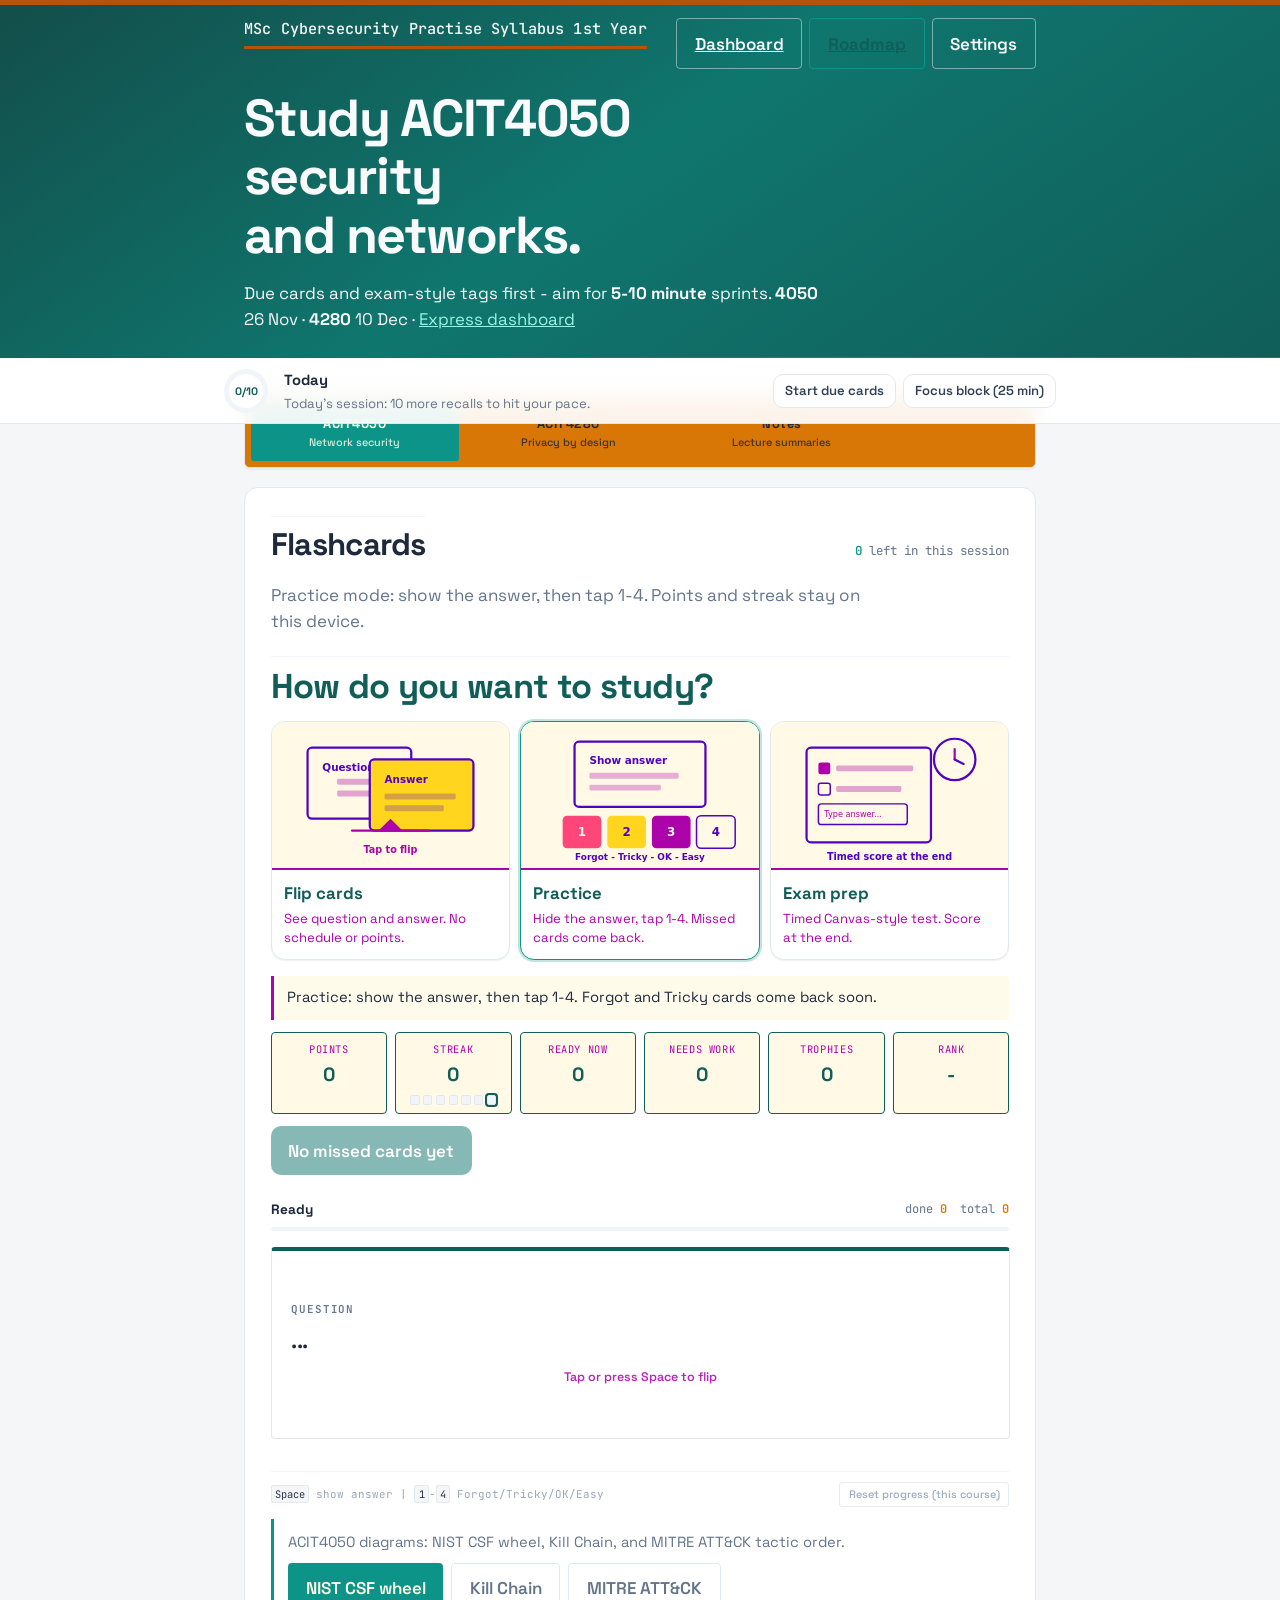
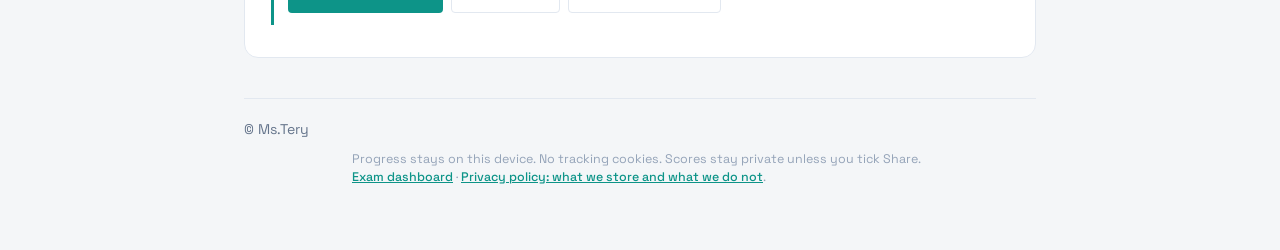
==== commit 3de73190: "Exam app lock191: tags, L11 express, teal feedback, deck load. Co-authored-by: Cursor <cursoragent@c" ====
--- a/index.html
+++ b/index.html
@@ -3678,8 +3678,8 @@
     }
 
   </style>
-  <link rel="stylesheet" href="css/study-research.css?v=lock190" />
-  <link rel="stylesheet" href="css/exam-prep-hub.css?v=lock190" />
+  <link rel="stylesheet" href="css/study-research.css?v=lock191" />
+  <link rel="stylesheet" href="css/exam-prep-hub.css?v=lock191" />
 </head>
 <body>
   <div id="fx-layer" aria-hidden="true"></div>
@@ -4713,8 +4713,8 @@
     </div>
   </main>
 
-  <script src="quiz-decks.js?v=lock190" onerror="window.__QUIZ_DECKS_LOAD_ERROR=true"></script>
-  <script src="framework-practice.js?v=lock190"></script>
+  <script src="quiz-decks.js?v=lock191" onerror="window.__QUIZ_DECKS_LOAD_ERROR=true"></script>
+  <script src="framework-practice.js?v=lock191"></script>
   <script>
   (function () {
   "use strict";
@@ -7413,7 +7413,17 @@
     tick("both-streak", (xp.streak || 0) >= 3);
     tick("4050-test", (xp.test4050Done || 0) >= 1);
     tick("4280-test", (xp.test4280Done || 0) >= 1);
+    tick("4050-l11-canvas", studyFocusItemDone("acit4050", "data-in-transit"));
+    tick("4050-l10-canvas", studyFocusItemDone("acit4050", "data-at-rest"));
     if (changed) examRepChecklistSave(state);
+  }
+
+  function studyFocusItemDone(deckKey, tag) {
+    var list = STUDY_FOCUS[deckKey] || [];
+    for (var i = 0; i < list.length; i++) {
+      if (list[i].tag === tag && list[i].done) return true;
+    }
+    return false;
   }
 
   function examRepChecklistAfterTest() {
@@ -7658,8 +7668,10 @@
     var weak = 0;
     var total = 0;
     if (!deck || !Array.isArray(deck.cards)) return { due: 0, weak: 0, total: 0 };
+    tag = studyNormalizeFilterTag(tag);
     deck.cards.forEach(function (c) {
       if (!c || !c.id || !studyCardHasTag(c, tag)) return;
+      if ((examFocusEnabled() || document.documentElement.classList.contains("exam-app")) && !studyCardPensumEligible(c)) return;
       total += 1;
       var s = quizEnsureCard(sched, c.id);
       if (s.due <= now) due += 1;
@@ -7674,6 +7686,7 @@
       { tag: "Lecture1", short: "L1", label: "Lecture 1 - security basics" },
       { tag: "Lecture2", short: "L2", label: "Lecture 2 - phishing and malware" },
       { tag: "Lecture3", short: "L3", label: "Lecture 3 - networks and TCP/IP" },
+      { tag: "Lecture10", short: "L10", label: "L-10 data at rest" },
       { tag: "data-in-transit", short: "L11", label: "L-11 data in transit" },
       { tag: "Lecture4", short: "L4", label: "Lecture 4 - IDS", soon: true },
       { tag: "Lecture5", short: "L5", label: "Lecture 5 - firewalls", soon: true },
@@ -8667,7 +8680,11 @@
     return deck.cards.length < Math.floor(exp * 0.5);
   }
 
-  var STUDY_TAG_ALIASES = { Lecture11: "data-in-transit", Lecture10: "data-at-rest" };
+  var STUDY_TAG_ALIASES = {
+    Lecture11: "data-in-transit",
+    Lecture10: "Lecture10",
+    "data-at-rest": "Lecture10"
+  };
 
   function studyNormalizeFilterTag(tag) {
     if (!tag) return tag;
@@ -9878,7 +9895,12 @@
 
   function quizEnsureDecksReady() {
     if (quizDecksHealthy()) return Promise.resolve(true);
-    return quizFetchJsonFallback();
+    return quizFetchJsonFallback().then(function (ok) {
+      if (!ok && !window.__QUIZ_DECKS_LOAD_ERROR) {
+        quizDeckFallbackTried = false;
+      }
+      return ok;
+    });
   }
 
   function quizPurgeCachesAndReload() {
@@ -10138,7 +10160,10 @@
       box.innerHTML = "Pensum: ACIT4280 Lectures 1-6 (GDPR, PETs, privacy by design, PIA/risk, privacy management, engineering patterns) + textbook Ch.1. Cards match lecture tags L1-L6.";
     } else if (deckKey === "acit4050") {
       box.classList.remove("hidden");
-      box.innerHTML = "207 cards from ACIT4050 lectures and lab. Networks this week: tap <strong>Lecture3</strong> or search <em>network</em>. Terminal tab for hands-on commands.";
+      var d4050 = quizGetDeck("acit4050");
+      var n4050 = d4050 && Array.isArray(d4050.cards) ? d4050.cards.length : 0;
+      var pensum4050 = n4050 ? studyFilterDeckCards(d4050.cards).length : 0;
+      box.innerHTML = pensum4050 + " syllabus cards (" + n4050 + " in deck). Rep: <strong>L11 transit</strong>, <strong>exam</strong>, or <strong>L3 network</strong>. Terminal tab for lab commands.";
     } else if (deckKey === "acit4100") {
       box.classList.remove("hidden");
       box.innerHTML = "328 cards for research communication. Week 3 literature: <strong>week3</strong>. Week 4 philosophy: <strong>week4</strong>. Toulmin rhetoric: <strong>Toulmin</strong> or <strong>week2-part2</strong>.";
@@ -10776,6 +10801,8 @@
       { filter: "Canvas-quiz", label: "Canvas quiz" },
       { filter: "Lecture4", label: "L4 IDS" },
       { filter: "Lecture5", label: "L5 firewalls" },
+      { filter: "Lecture10", label: "L10 at rest" },
+      { filter: "data-in-transit", label: "L11 transit" },
       { filter: "exam", label: "exam" },
       { filter: "", label: "All" }
     ],
@@ -10838,25 +10865,7 @@
     });
   }
   function applyQuizTagFilter(tag) {
-    tag = tag == null ? "" : String(tag);
-    quizState.tagFilter = tag || null;
-    flashState.query = tag;
-    if ($("quiz-search")) $("quiz-search").value = tag;
-    syncQuizTagChips(tag);
-    studyRenderCourseMap(quizState.deckKey);
-    if (quizState.studyMode === "test") {
-      syncTestHome();
-      return;
-    }
-    if (quizState.studyMode === "quiz") {
-      quizState.sessionQueue = null;
-      quizState.inSession = false;
-      if (quizShouldShowHome()) syncQuizHome();
-      else quizLoadAndShow();
-      return;
-    }
-    if (quizState.studyMode !== "flashcards") setStudyMode("flashcards");
-    else flashLoadAndShow();
+    studyApplyUnitFilter(tag == null ? "" : String(tag));
   }
   if ($("quiz-tag-filters")) {
     $("quiz-tag-filters").addEventListener("click", function (e) {
@@ -12509,7 +12518,7 @@
   }
 })();
   </script>
-  <script src="js/exam-prep-hub.js?v=lock190" defer></script>
-  <script src="js/learning-session.js?v=lock190" defer></script>
+  <script src="js/exam-prep-hub.js?v=lock191" defer></script>
+  <script src="js/learning-session.js?v=lock191" defer></script>
 </body>
 </html>
--- a/css/study-research.css
+++ b/css/study-research.css
@@ -299,3 +299,19 @@
 body.exam-rep-page {
   background: var(--paper);
 }
+
+/* Exam lane: teal feedback (no legacy magenta in quiz UI) */
+html.exam-app .quiz-card.fx-good,
+html.exam-app .fp-status.is-correct,
+html.exam-app .tut-feedback.is-reveal {
+  border-color: var(--signal);
+}
+html.exam-app .fp-status.is-correct,
+html.exam-app .tut-feedback.is-reveal {
+  background: var(--signal-soft);
+  border-left-color: var(--signal);
+}
+html.exam-app .solvable-banner.is-correct .solvable-banner-kicker,
+html.exam-app .orient-checklist-list li.is-done .orient-check {
+  color: var(--signal);
+}
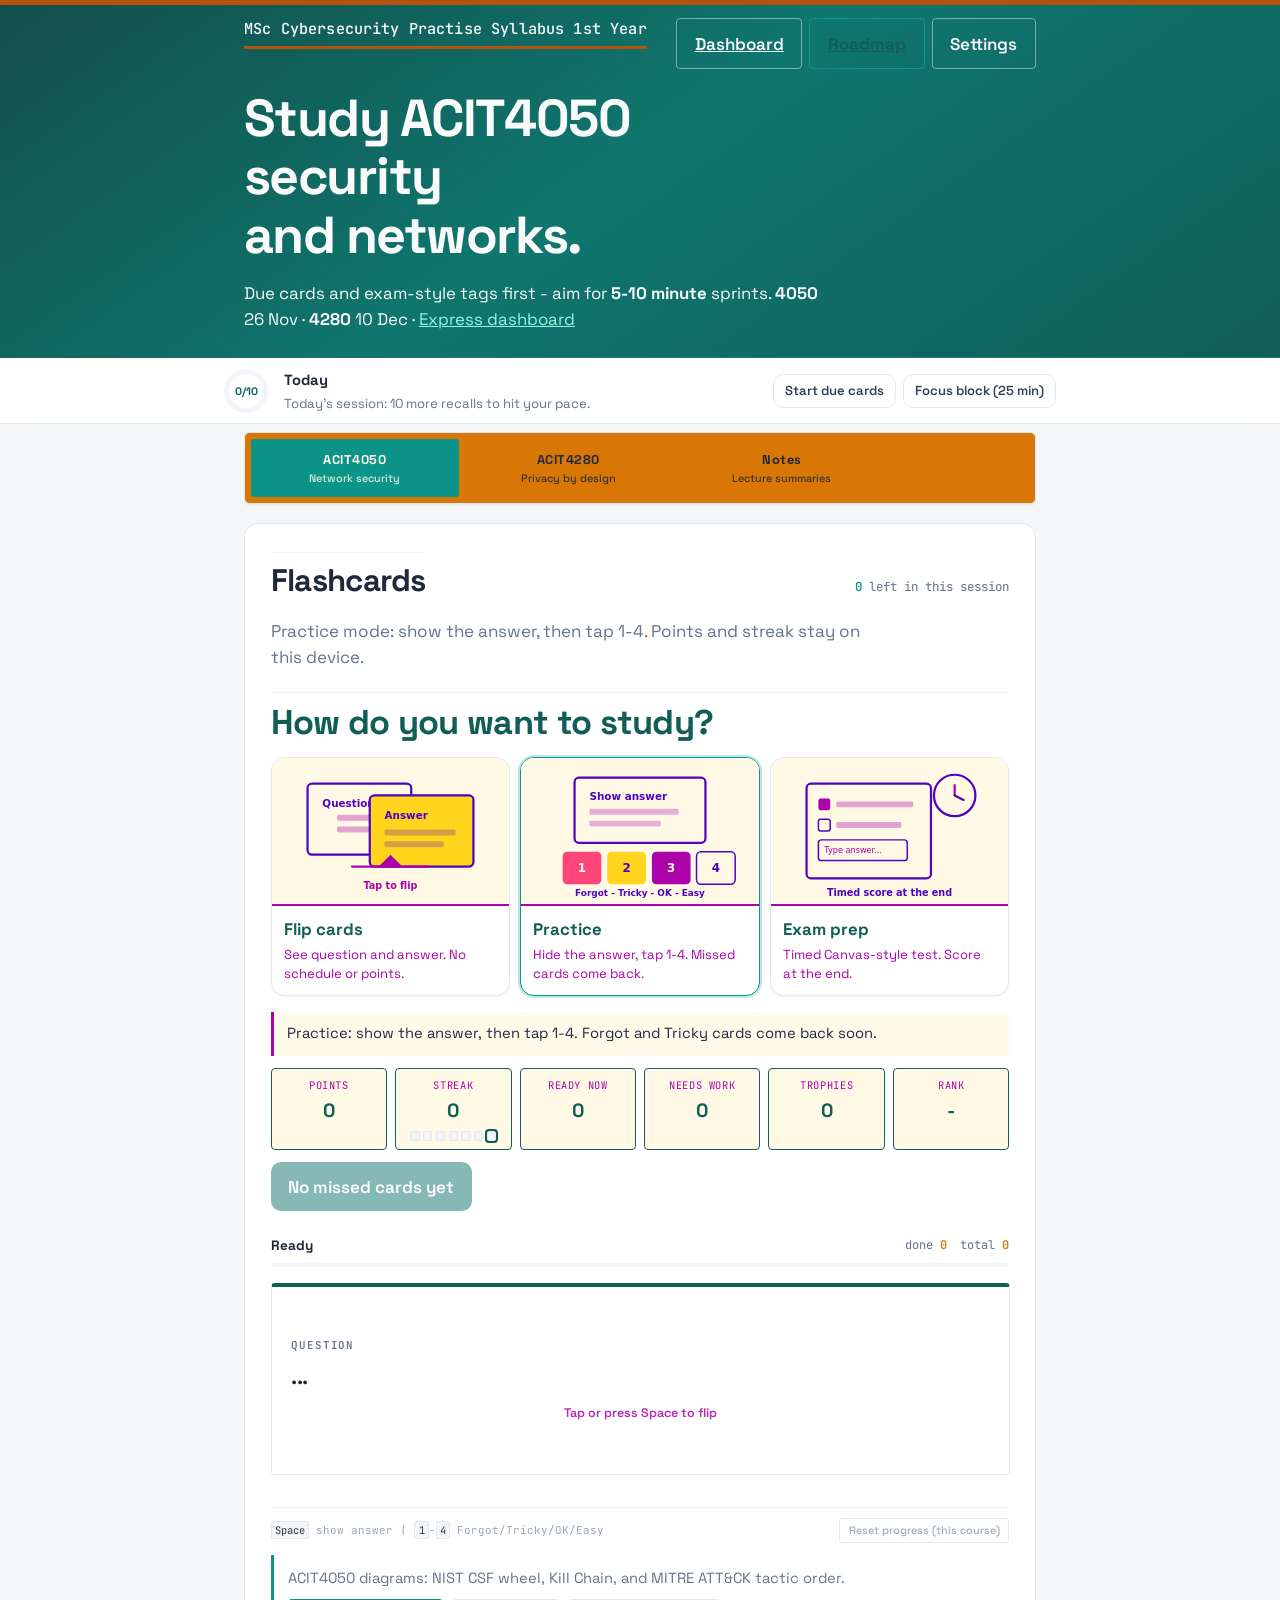
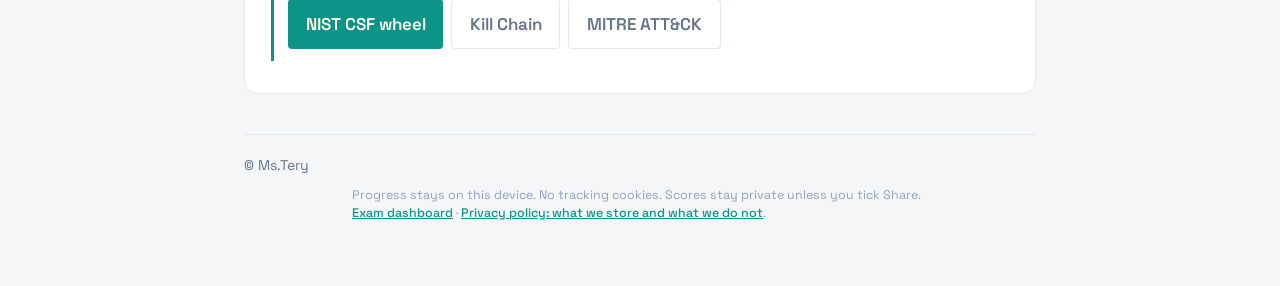
==== commit 098e6ada: "Fix Today strip overlapping course tabs (lock192). Co-authored-by: Cursor <cursoragent@cursor.com>" ====
--- a/index.html
+++ b/index.html
@@ -382,6 +382,12 @@
       position: relative;
       z-index: 2;
     }
+    #research-session-bar:not([hidden]) ~ .shell .shell-lift {
+      margin-top: 0.35rem;
+    }
+    html.exam-app #research-session-bar:not([hidden]) ~ .shell .shell-lift {
+      margin-top: 0.5rem;
+    }
     @media (max-width: 640px) {
       :root { --page-gutter: 1rem; }
       .shell { padding: 0 var(--page-gutter) 3.25rem; }
@@ -1280,8 +1286,8 @@
     }
     .course-nav.course-tabs-sticky {
       position: sticky;
-      top: var(--safe-top);
-      z-index: 20;
+      top: calc(var(--safe-top, 0px) + var(--research-session-offset, 0px));
+      z-index: 19;
       background: var(--palette-cream);
       padding-bottom: 0.35rem;
     }
@@ -3678,8 +3684,8 @@
     }
 
   </style>
-  <link rel="stylesheet" href="css/study-research.css?v=lock191" />
-  <link rel="stylesheet" href="css/exam-prep-hub.css?v=lock191" />
+  <link rel="stylesheet" href="css/study-research.css?v=lock192" />
+  <link rel="stylesheet" href="css/exam-prep-hub.css?v=lock192" />
 </head>
 <body>
   <div id="fx-layer" aria-hidden="true"></div>
@@ -4713,8 +4719,8 @@
     </div>
   </main>
 
-  <script src="quiz-decks.js?v=lock191" onerror="window.__QUIZ_DECKS_LOAD_ERROR=true"></script>
-  <script src="framework-practice.js?v=lock191"></script>
+  <script src="quiz-decks.js?v=lock192" onerror="window.__QUIZ_DECKS_LOAD_ERROR=true"></script>
+  <script src="framework-practice.js?v=lock192"></script>
   <script>
   (function () {
   "use strict";
@@ -5270,12 +5276,23 @@
     ledeEl.textContent = copy.lede;
   }
 
+  function syncResearchStickyOffset() {
+    var bar = $("research-session-bar");
+    var px = "0px";
+    if (bar && !bar.hidden) {
+      var h = bar.offsetHeight;
+      if (h > 0) px = h + "px";
+    }
+    document.documentElement.style.setProperty("--research-session-offset", px);
+  }
+
   function syncResearchSessionBar(courseKey) {
     var bar = $("research-session-bar");
     if (!bar) return;
     var quizCourses = { acit4050: 1, acit4280: 1, acit4100: 1, fellesjam: 1 };
     var show = !!quizCourses[courseKey];
     bar.hidden = !show;
+    syncResearchStickyOffset();
   }
 
 function showCourse(courseKey) {
@@ -8663,6 +8680,7 @@
     else syncOrientNudge();
     studySyncDueNotification();
     refreshSettingsProgressUi();
+    syncResearchStickyOffset();
   }
 
   function expectedCount(deckKey) {
@@ -12437,6 +12455,10 @@
   window.addEventListener("hashchange", function () {
     applyHashRoute();
   });
+  window.addEventListener("resize", function () {
+    syncResearchStickyOffset();
+  });
+  syncResearchStickyOffset();
 
   window.addEventListener("appinstalled", function () {
     try { localStorage.setItem(PWA_INSTALLED_KEY, "1"); } catch (e) { /* ignore */ }
@@ -12518,7 +12540,7 @@
   }
 })();
   </script>
-  <script src="js/exam-prep-hub.js?v=lock191" defer></script>
-  <script src="js/learning-session.js?v=lock191" defer></script>
+  <script src="js/exam-prep-hub.js?v=lock192" defer></script>
+  <script src="js/learning-session.js?v=lock192" defer></script>
 </body>
 </html>
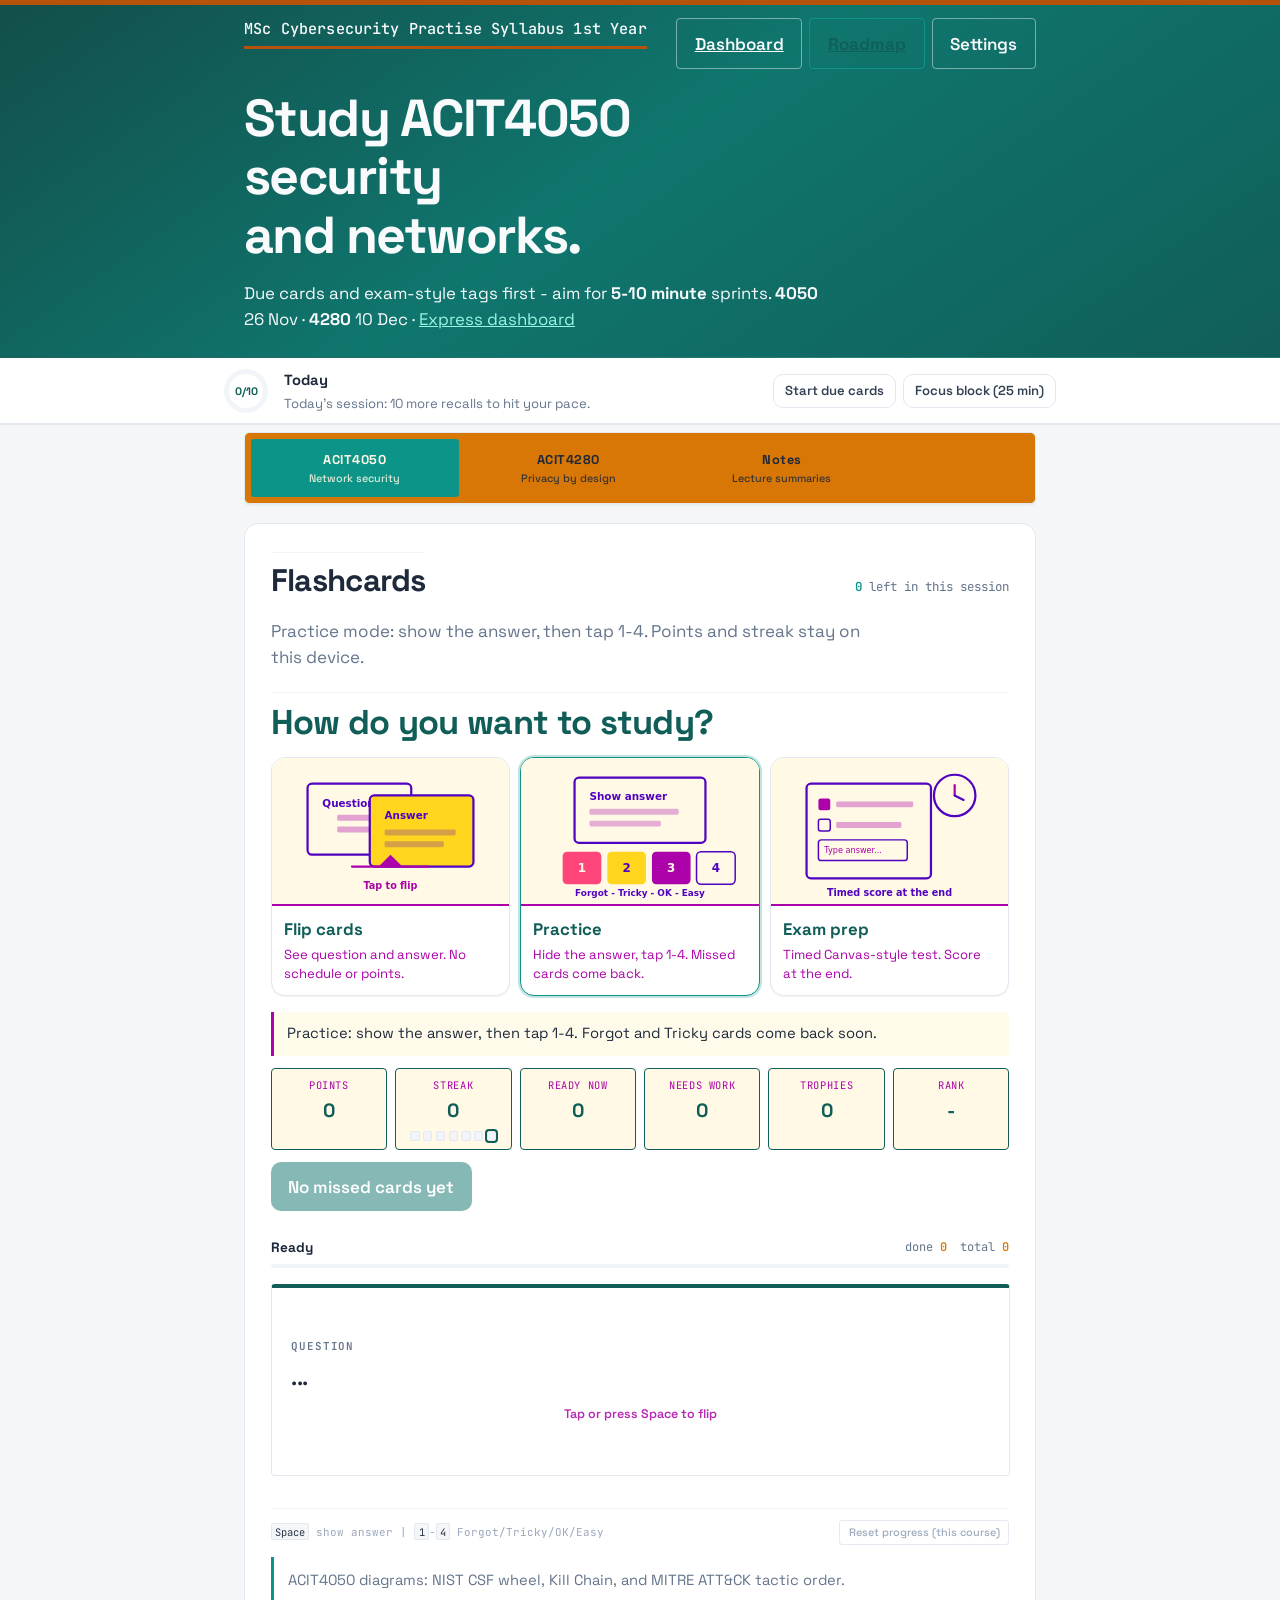
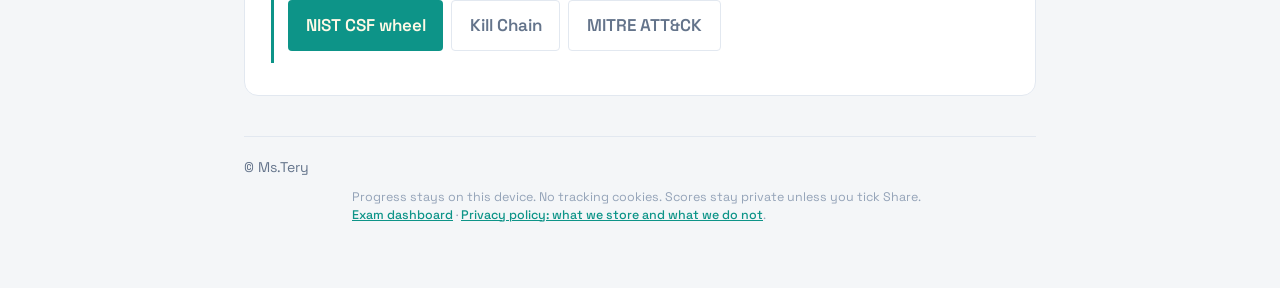
==== commit 938fab31: "Improve tag chip contrast in dark mode (lock193). Co-authored-by: Cursor <cursoragent@cursor.com>" ====
--- a/index.html
+++ b/index.html
@@ -1261,24 +1261,25 @@
     .quiz-tag-filters {
       display: flex;
       flex-wrap: wrap;
-      gap: 0.35rem;
-      margin: 0.5rem 0 0.65rem;
+      gap: 0.45rem;
+      margin: 0.5rem 0 0.75rem;
     }
     .quiz-tag-chip {
       font: inherit;
       font-size: 0.78rem;
-      font-weight: 600;
-      padding: 0.35rem 0.65rem;
-      border: 1.5px solid var(--palette-turquoise);
+      font-weight: 700;
+      padding: 0.4rem 0.7rem;
+      border: 2px solid var(--signal);
       border-radius: 999px;
-      background: #FFF9E6;
-      color: var(--ink);
+      background: #f8fafc;
+      color: #134e4a;
       cursor: pointer;
     }
     .quiz-tag-chip:hover,
     .quiz-tag-chip.is-active {
-      background: var(--palette-turquoise);
-      color: #FFF9E6;
+      background: var(--signal);
+      border-color: var(--signal);
+      color: #ffffff;
     }
 
     .course-nav {
@@ -3087,11 +3088,11 @@
     .quiz-tags .quiz-tag-chip {
       font-family: "JetBrains Mono", "Cascadia Mono", Consolas, monospace;
       font-size: 0.68rem;
-      font-weight: 600;
-      padding: 0.2rem 0.5rem;
-      background: #FFF9E6;
-      color: var(--signal-deep);
-      border: 1.5px solid #AB03A9;
+      font-weight: 700;
+      padding: 0.25rem 0.55rem;
+      background: #f8fafc;
+      color: #134e4a;
+      border: 2px solid var(--signal);
       border-radius: 999px;
     }
     .quiz-grades {
@@ -3206,8 +3207,14 @@
       .quiz-tags .quiz-tag-chip,
       .quiz-tag-filters .quiz-tag-chip {
         border-width: 2px;
-        color: var(--signal-deep);
+        background: #f8fafc;
+        color: #134e4a;
         font-weight: 700;
+      }
+      .quiz-tags .quiz-tag-chip.is-active,
+      .quiz-tag-filters .quiz-tag-chip.is-active {
+        background: var(--signal);
+        color: #ffffff;
       }
       .quiz-q { color: var(--signal-deep); }
     }
@@ -3684,8 +3691,8 @@
     }
 
   </style>
-  <link rel="stylesheet" href="css/study-research.css?v=lock192" />
-  <link rel="stylesheet" href="css/exam-prep-hub.css?v=lock192" />
+  <link rel="stylesheet" href="css/study-research.css?v=lock193" />
+  <link rel="stylesheet" href="css/exam-prep-hub.css?v=lock193" />
 </head>
 <body>
   <div id="fx-layer" aria-hidden="true"></div>
@@ -4719,8 +4726,8 @@
     </div>
   </main>
 
-  <script src="quiz-decks.js?v=lock192" onerror="window.__QUIZ_DECKS_LOAD_ERROR=true"></script>
-  <script src="framework-practice.js?v=lock192"></script>
+  <script src="quiz-decks.js?v=lock193" onerror="window.__QUIZ_DECKS_LOAD_ERROR=true"></script>
+  <script src="framework-practice.js?v=lock193"></script>
   <script>
   (function () {
   "use strict";
@@ -12540,7 +12547,7 @@
   }
 })();
   </script>
-  <script src="js/exam-prep-hub.js?v=lock192" defer></script>
-  <script src="js/learning-session.js?v=lock192" defer></script>
+  <script src="js/exam-prep-hub.js?v=lock193" defer></script>
+  <script src="js/learning-session.js?v=lock193" defer></script>
 </body>
 </html>
--- a/css/study-research.css
+++ b/css/study-research.css
@@ -163,9 +163,10 @@
   padding: 0.65rem var(--page-gutter, 1.25rem);
   position: sticky;
   top: 0;
-  z-index: var(--z-sticky, 20);
+  z-index: calc(var(--z-sticky, 20) + 2);
   backdrop-filter: blur(10px);
   background: color-mix(in srgb, var(--surface) 92%, transparent);
+  box-shadow: 0 1px 0 var(--line);
 }
 
 .research-session-inner {
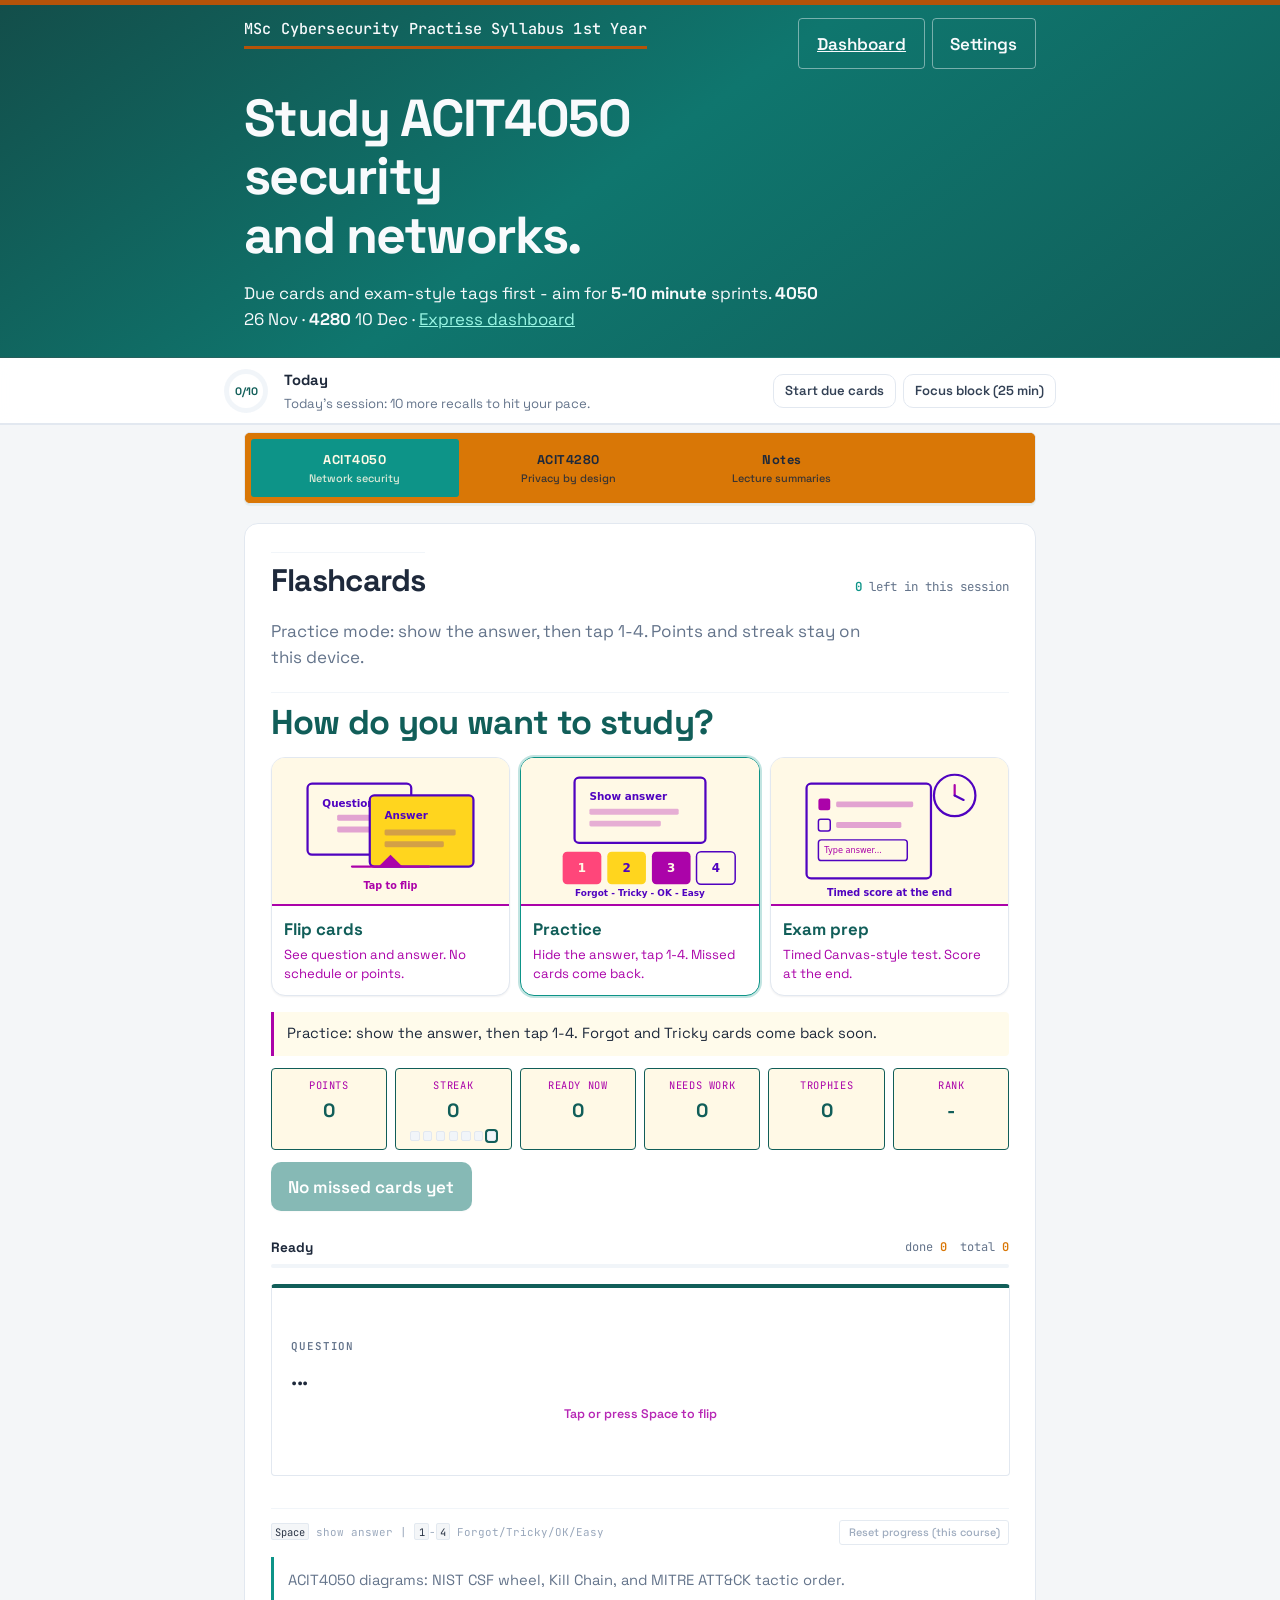
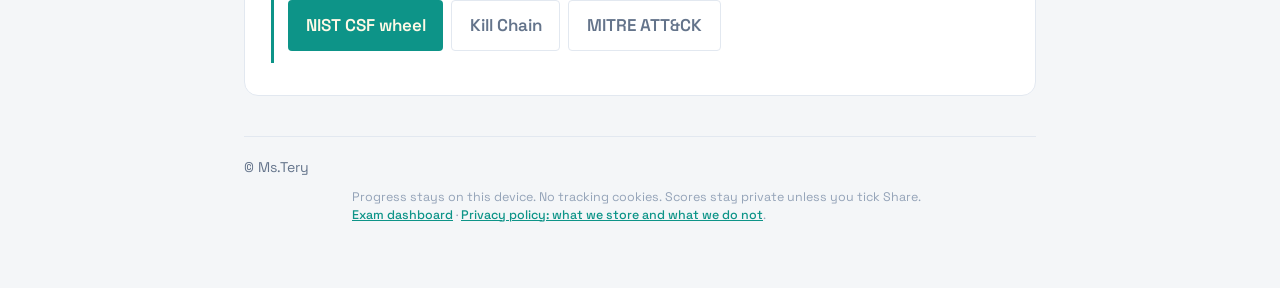
==== commit bc70ade3: "Remove public exam-app roadmap page and all Roadmap links. Backlog stays in OneDrive markdown only; " ====
--- a/index.html
+++ b/index.html
@@ -3691,8 +3691,8 @@
     }
 
   </style>
-  <link rel="stylesheet" href="css/study-research.css?v=lock193" />
-  <link rel="stylesheet" href="css/exam-prep-hub.css?v=lock193" />
+  <link rel="stylesheet" href="css/study-research.css?v=lock195" />
+  <link rel="stylesheet" href="css/exam-prep-hub.css?v=lock195" />
 </head>
 <body>
   <div id="fx-layer" aria-hidden="true"></div>
@@ -3745,7 +3745,6 @@
         <p class="brand">MSc Cybersecurity Practise Syllabus 1st Year</p>
         <div class="profile-bar" id="profile-bar">
           <a class="btn ghost" href="exam-rep.html">Dashboard</a>
-          <a class="btn ghost" href="exam-app-todo.html" style="border-color:var(--signal);color:var(--signal-deep)">Roadmap</a>
           <a class="btn ghost footer-full-app-only" href="UKAS_LESNING.html">This week</a>
           <button type="button" class="btn ghost" id="profile-settings-btn">Settings<span class="settings-setup-dot" id="settings-setup-dot" hidden title="Set study focus"></span></button>
         </div>
@@ -3822,7 +3821,7 @@
             <span>Remind me when cards are due</span>
           </label>
           <p class="settings-notif-hint" id="settings-notif-status">Off by default. Needs browser permission. One gentle ping per day when cards are waiting.</p>
-          <p class="settings-notif-hint">This build is <strong>exam prep only</strong> (4050 + 4280). Roadmap: <a href="exam-app-todo.html">exam-app-todo.html</a>.</p>
+          <p class="settings-notif-hint">This build is <strong>exam prep only</strong> (4050 + 4280). <a href="exam-rep.html">Exam dashboard</a>.</p>
           <div class="tut-actions settings-pref-actions">
             <button type="button" class="btn ghost" id="settings-jump-trophies">See your trophies</button>
             <button type="button" class="btn ghost" id="settings-keyboard-help">Keyboard shortcuts</button>
@@ -4726,8 +4725,8 @@
     </div>
   </main>
 
-  <script src="quiz-decks.js?v=lock193" onerror="window.__QUIZ_DECKS_LOAD_ERROR=true"></script>
-  <script src="framework-practice.js?v=lock193"></script>
+  <script src="quiz-decks.js?v=lock195" onerror="window.__QUIZ_DECKS_LOAD_ERROR=true"></script>
+  <script src="framework-practice.js?v=lock195"></script>
   <script>
   (function () {
   "use strict";
@@ -11119,8 +11118,12 @@
     if (!modal) return;
     if ($("settings-body")) $("settings-body").hidden = false;
     settingsSetMsg("");
-    profileRenderModal();
     modal.hidden = false;
+    try {
+      profileRenderModal();
+    } catch (err) {
+      settingsSetMsg("Some settings could not load. Try Ctrl+F5 if this repeats.");
+    }
   }
 
   function profileCloseModal() {
@@ -12360,6 +12363,18 @@
       else localStorage.removeItem(EXAM_FOCUS_KEY);
     } catch (e) { /* ignore */ }
     applyExamFocusUi(on);
+  }
+
+  function syncExamFocusSettingsUi() {
+    var cb = $("settings-exam-focus");
+    if (!cb) return;
+    if (examAppOnly()) {
+      cb.checked = true;
+      cb.disabled = true;
+      return;
+    }
+    cb.disabled = false;
+    cb.checked = examFocusEnabled();
   }
 
   function ensureExamFocusClass() {
@@ -12547,7 +12562,7 @@
   }
 })();
   </script>
-  <script src="js/exam-prep-hub.js?v=lock193" defer></script>
-  <script src="js/learning-session.js?v=lock193" defer></script>
+  <script src="js/exam-prep-hub.js?v=lock195" defer></script>
+  <script src="js/learning-session.js?v=lock195" defer></script>
 </body>
 </html>
--- a/css/study-research.css
+++ b/css/study-research.css
@@ -316,3 +316,19 @@
 html.exam-app .orient-checklist-list li.is-done .orient-check {
   color: var(--signal);
 }
+
+/* Tag filters: always dark text on light chips (fixes dark OS theme) */
+.quiz-tag-filters .quiz-tag-chip,
+.quiz-tags .quiz-tag-chip {
+  background: #f8fafc;
+  color: #134e4a;
+  border-color: var(--signal);
+}
+.quiz-tag-filters .quiz-tag-chip:hover,
+.quiz-tags .quiz-tag-chip:hover,
+.quiz-tag-filters .quiz-tag-chip.is-active,
+.quiz-tags .quiz-tag-chip.is-active {
+  background: var(--signal);
+  color: #ffffff;
+  border-color: var(--signal);
+}
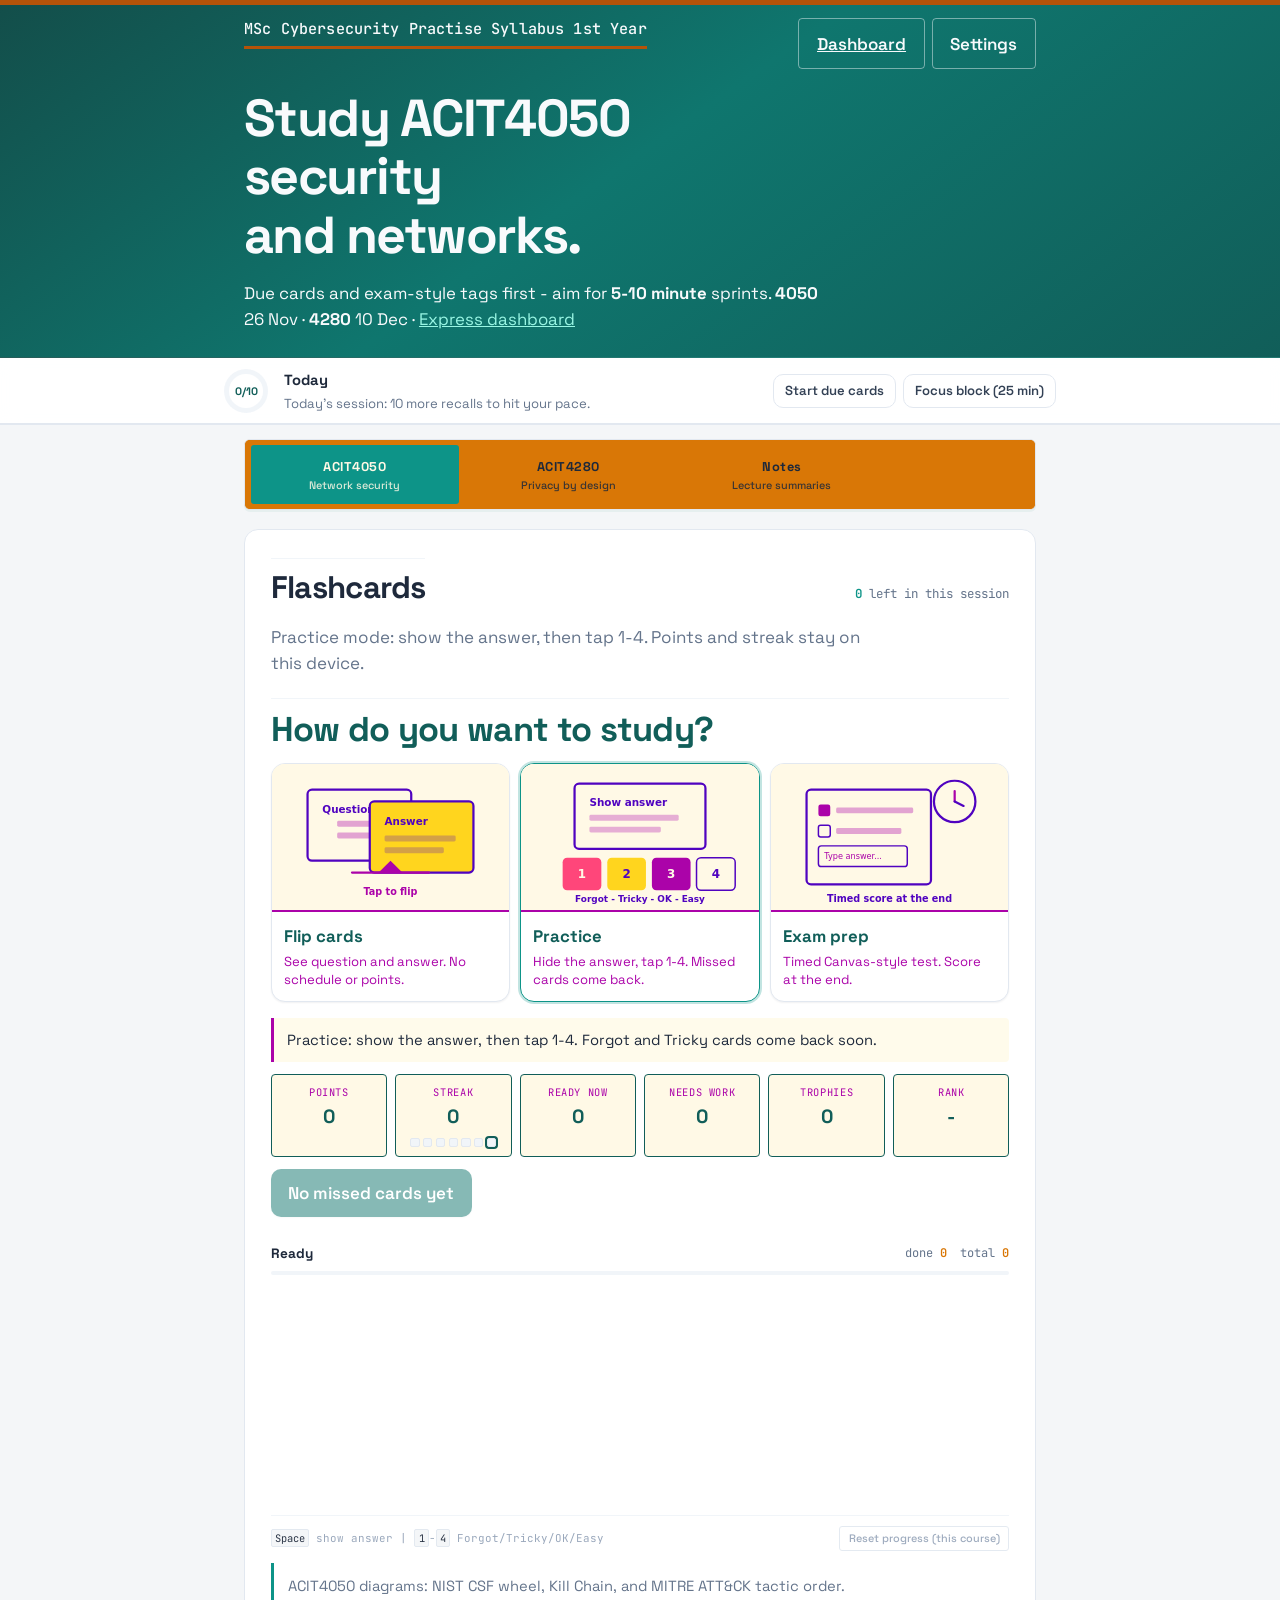
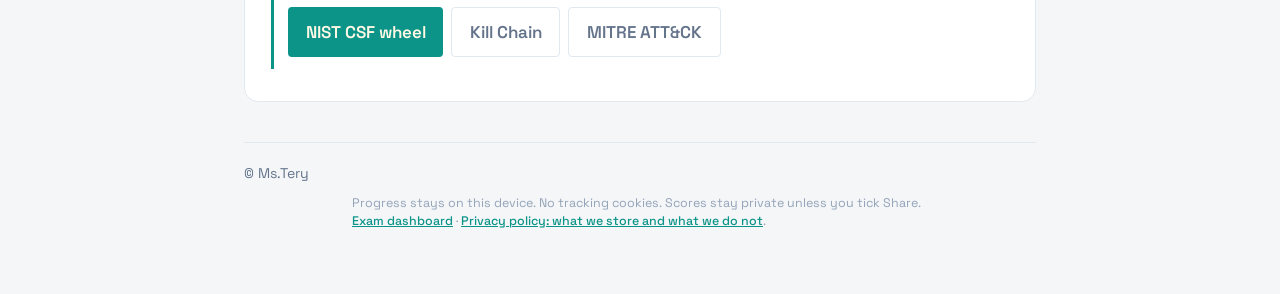
==== commit 79875508: "Fix Settings opener and Today bar overlap on course tabs. Early settings click handler, exam-app tab" ====
--- a/index.html
+++ b/index.html
@@ -2519,6 +2519,22 @@
     html.exam-app a[href="UKAS_LESNING.html"] { display: none !important; }
     html:not(.exam-app) .footer-exam-only { display: none; }
     html.exam-app #orient-nudge { display: none !important; }
+    html.exam-app .course-nav.course-tabs-sticky {
+      position: relative;
+      top: auto;
+      z-index: 3;
+    }
+    html.exam-app #research-session-bar:not([hidden]) ~ .shell .shell-lift {
+      margin-top: 0.9rem;
+    }
+    @media (max-width: 640px) {
+      html.exam-app #research-session-bar:not([hidden]) ~ .shell .shell-lift {
+        margin-top: 1rem;
+      }
+      html.exam-app .shell-lift {
+        margin-top: 0;
+      }
+    }
     html.exam-app .exam-express-row {
       display: flex;
       flex-direction: column;
@@ -3691,8 +3707,8 @@
     }
 
   </style>
-  <link rel="stylesheet" href="css/study-research.css?v=lock195" />
-  <link rel="stylesheet" href="css/exam-prep-hub.css?v=lock195" />
+  <link rel="stylesheet" href="css/study-research.css?v=lock196" />
+  <link rel="stylesheet" href="css/exam-prep-hub.css?v=lock196" />
 </head>
 <body>
   <div id="fx-layer" aria-hidden="true"></div>
@@ -3748,6 +3764,21 @@
           <a class="btn ghost footer-full-app-only" href="UKAS_LESNING.html">This week</a>
           <button type="button" class="btn ghost" id="profile-settings-btn">Settings<span class="settings-setup-dot" id="settings-setup-dot" hidden title="Set study focus"></span></button>
         </div>
+        <script>
+        (function () {
+          document.addEventListener("click", function (e) {
+            if (!e.target.closest || !e.target.closest("#profile-settings-btn")) return;
+            var modal = document.getElementById("profile-modal");
+            if (!modal) return;
+            var body = document.getElementById("settings-body");
+            if (body) body.hidden = false;
+            modal.hidden = false;
+            try {
+              if (typeof window.__acitOpenSettings === "function") window.__acitOpenSettings();
+            } catch (err) { /* ignore */ }
+          });
+        })();
+        </script>
       </div>
       <div class="hero-body">
         <div class="hero-copy">
@@ -4725,8 +4756,8 @@
     </div>
   </main>
 
-  <script src="quiz-decks.js?v=lock195" onerror="window.__QUIZ_DECKS_LOAD_ERROR=true"></script>
-  <script src="framework-practice.js?v=lock195"></script>
+  <script src="quiz-decks.js?v=lock196" onerror="window.__QUIZ_DECKS_LOAD_ERROR=true"></script>
+  <script src="framework-practice.js?v=lock196"></script>
   <script>
   (function () {
   "use strict";
@@ -5287,10 +5318,19 @@
     var px = "0px";
     if (bar && !bar.hidden) {
       var h = bar.offsetHeight;
-      if (h > 0) px = h + "px";
+      if (h > 0) px = Math.ceil(h + 4) + "px";
     }
     document.documentElement.style.setProperty("--research-session-offset", px);
   }
+
+  (function attachResearchBarResizeObserver() {
+    var bar = $("research-session-bar");
+    if (!bar || typeof ResizeObserver === "undefined") return;
+    try {
+      var ro = new ResizeObserver(function () { syncResearchStickyOffset(); });
+      ro.observe(bar);
+    } catch (e) { /* ignore */ }
+  })();
 
   function syncResearchSessionBar(courseKey) {
     var bar = $("research-session-bar");
@@ -11125,6 +11165,7 @@
       settingsSetMsg("Some settings could not load. Try Ctrl+F5 if this repeats.");
     }
   }
+  window.__acitOpenSettings = profileOpenModal;
 
   function profileCloseModal() {
     var modal = $("profile-modal");
@@ -11151,7 +11192,6 @@
       profileOpenModal();
     });
   }
-  if ($("profile-settings-btn")) $("profile-settings-btn").addEventListener("click", profileOpenModal);
   if ($("settings-keyboard-help")) $("settings-keyboard-help").addEventListener("click", keyboardHelpOpen);
   if ($("quiz-keyboard-help")) $("quiz-keyboard-help").addEventListener("click", keyboardHelpOpen);
   if ($("keyboard-help-close")) $("keyboard-help-close").addEventListener("click", keyboardHelpClose);
@@ -12481,6 +12521,7 @@
     syncResearchStickyOffset();
   });
   syncResearchStickyOffset();
+  window.syncResearchStickyOffset = syncResearchStickyOffset;
 
   window.addEventListener("appinstalled", function () {
     try { localStorage.setItem(PWA_INSTALLED_KEY, "1"); } catch (e) { /* ignore */ }
@@ -12562,7 +12603,7 @@
   }
 })();
   </script>
-  <script src="js/exam-prep-hub.js?v=lock195" defer></script>
-  <script src="js/learning-session.js?v=lock195" defer></script>
+  <script src="js/exam-prep-hub.js?v=lock196" defer></script>
+  <script src="js/learning-session.js?v=lock196" defer></script>
 </body>
 </html>
--- a/css/study-research.css
+++ b/css/study-research.css
@@ -161,6 +161,7 @@
   background: var(--surface);
   border-bottom: 1px solid var(--line);
   padding: 0.65rem var(--page-gutter, 1.25rem);
+  margin-bottom: 0.35rem;
   position: sticky;
   top: 0;
   z-index: calc(var(--z-sticky, 20) + 2);
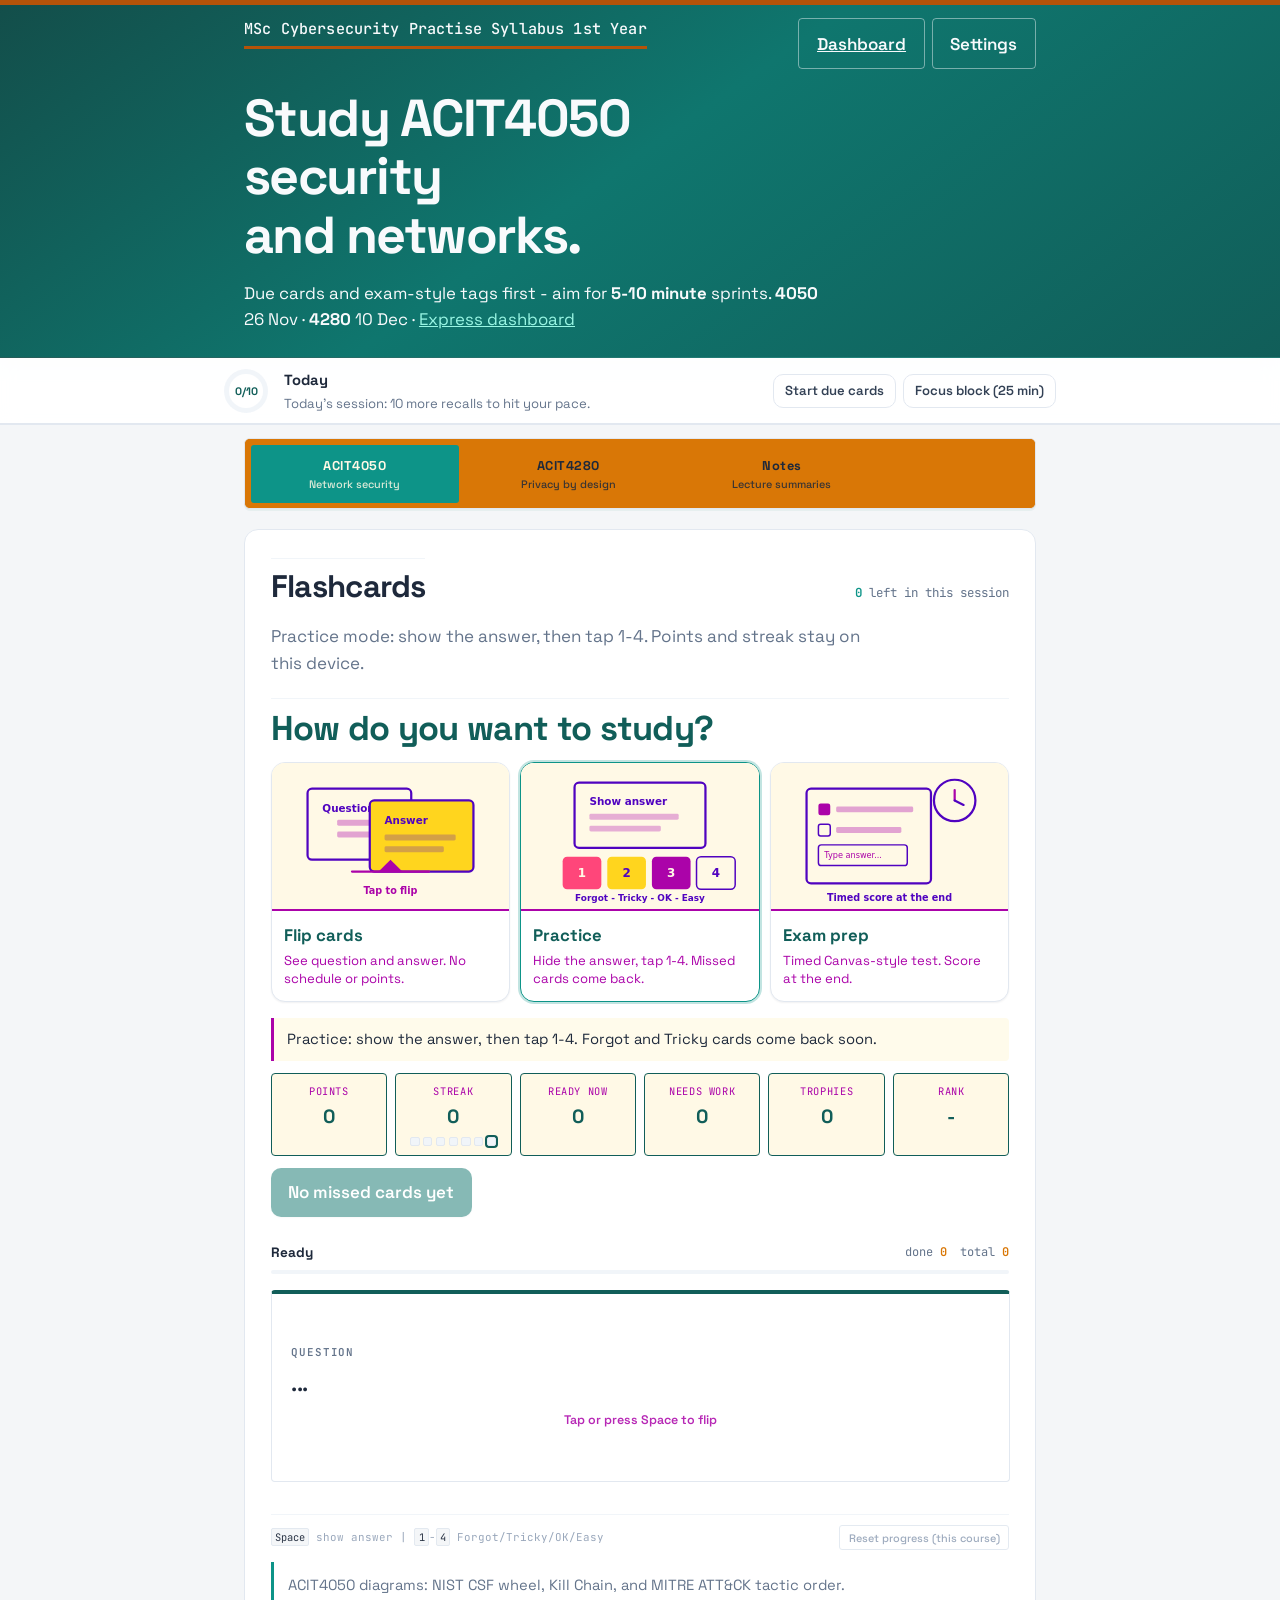
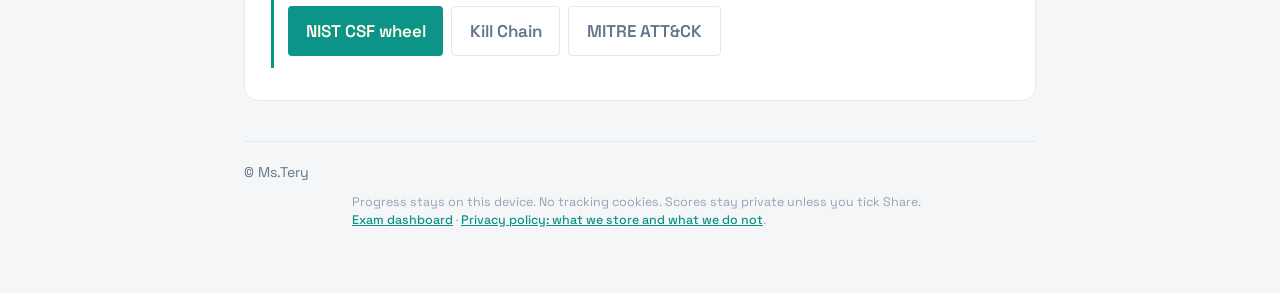
==== commit 010ca4d1: "Force one-time SW cache purge on lock197 and fix exam Today overlap. Sticky Today bar disabled in ex" ====
--- a/index.html
+++ b/index.html
@@ -2,6 +2,31 @@
 <html lang="en" class="exam-app exam-focus">
 <head>
   <meta charset="UTF-8" />
+  <meta name="acit-build" content="lock197" />
+  <script>
+    (function () {
+      var BUILD = "lock197";
+      try {
+        var prev = localStorage.getItem("acit-app-build");
+        if (prev && prev !== BUILD) {
+          localStorage.setItem("acit-app-build", BUILD);
+          if ("serviceWorker" in navigator) {
+            navigator.serviceWorker.getRegistrations().then(function (regs) {
+              regs.forEach(function (r) { r.unregister(); });
+            });
+          }
+          if (window.caches && caches.keys) {
+            caches.keys().then(function (keys) {
+              keys.forEach(function (k) { caches.delete(k); });
+            });
+          }
+          location.reload();
+          return;
+        }
+        if (!prev) localStorage.setItem("acit-app-build", BUILD);
+      } catch (e) { /* ignore */ }
+    })();
+  </script>
   <script>
     try {
       document.documentElement.classList.add("exam-app", "exam-focus");
@@ -2519,20 +2544,26 @@
     html.exam-app a[href="UKAS_LESNING.html"] { display: none !important; }
     html:not(.exam-app) .footer-exam-only { display: none; }
     html.exam-app #orient-nudge { display: none !important; }
+    html.exam-app .research-session-bar {
+      position: relative;
+      top: auto;
+      z-index: 5;
+    }
     html.exam-app .course-nav.course-tabs-sticky {
       position: relative;
       top: auto;
       z-index: 3;
     }
+    html.exam-app .shell-lift {
+      margin-top: 0.75rem !important;
+    }
     html.exam-app #research-session-bar:not([hidden]) ~ .shell .shell-lift {
-      margin-top: 0.9rem;
+      margin-top: 0.85rem !important;
     }
     @media (max-width: 640px) {
+      html.exam-app .shell-lift,
       html.exam-app #research-session-bar:not([hidden]) ~ .shell .shell-lift {
-        margin-top: 1rem;
-      }
-      html.exam-app .shell-lift {
-        margin-top: 0;
+        margin-top: 0.85rem !important;
       }
     }
     html.exam-app .exam-express-row {
@@ -3707,8 +3738,8 @@
     }
 
   </style>
-  <link rel="stylesheet" href="css/study-research.css?v=lock196" />
-  <link rel="stylesheet" href="css/exam-prep-hub.css?v=lock196" />
+  <link rel="stylesheet" href="css/study-research.css?v=lock197" />
+  <link rel="stylesheet" href="css/exam-prep-hub.css?v=lock197" />
 </head>
 <body>
   <div id="fx-layer" aria-hidden="true"></div>
@@ -3766,8 +3797,10 @@
         </div>
         <script>
         (function () {
-          document.addEventListener("click", function (e) {
+          function openSettingsFromTap(e) {
             if (!e.target.closest || !e.target.closest("#profile-settings-btn")) return;
+            e.preventDefault();
+            e.stopPropagation();
             var modal = document.getElementById("profile-modal");
             if (!modal) return;
             var body = document.getElementById("settings-body");
@@ -3776,7 +3809,8 @@
             try {
               if (typeof window.__acitOpenSettings === "function") window.__acitOpenSettings();
             } catch (err) { /* ignore */ }
-          });
+          }
+          document.addEventListener("click", openSettingsFromTap, true);
         })();
         </script>
       </div>
@@ -4756,8 +4790,8 @@
     </div>
   </main>
 
-  <script src="quiz-decks.js?v=lock196" onerror="window.__QUIZ_DECKS_LOAD_ERROR=true"></script>
-  <script src="framework-practice.js?v=lock196"></script>
+  <script src="quiz-decks.js?v=lock197" onerror="window.__QUIZ_DECKS_LOAD_ERROR=true"></script>
+  <script src="framework-practice.js?v=lock197"></script>
   <script>
   (function () {
   "use strict";
@@ -12603,7 +12637,7 @@
   }
 })();
   </script>
-  <script src="js/exam-prep-hub.js?v=lock196" defer></script>
-  <script src="js/learning-session.js?v=lock196" defer></script>
+  <script src="js/exam-prep-hub.js?v=lock197" defer></script>
+  <script src="js/learning-session.js?v=lock197" defer></script>
 </body>
 </html>
--- a/css/study-research.css
+++ b/css/study-research.css
@@ -277,6 +277,12 @@
   display: none !important;
 }
 
+html.exam-app .research-session-bar {
+  position: relative;
+  top: auto;
+  z-index: 5;
+}
+
 html:not(.exam-focus) #test-home-pensum {
   display: none;
 }
